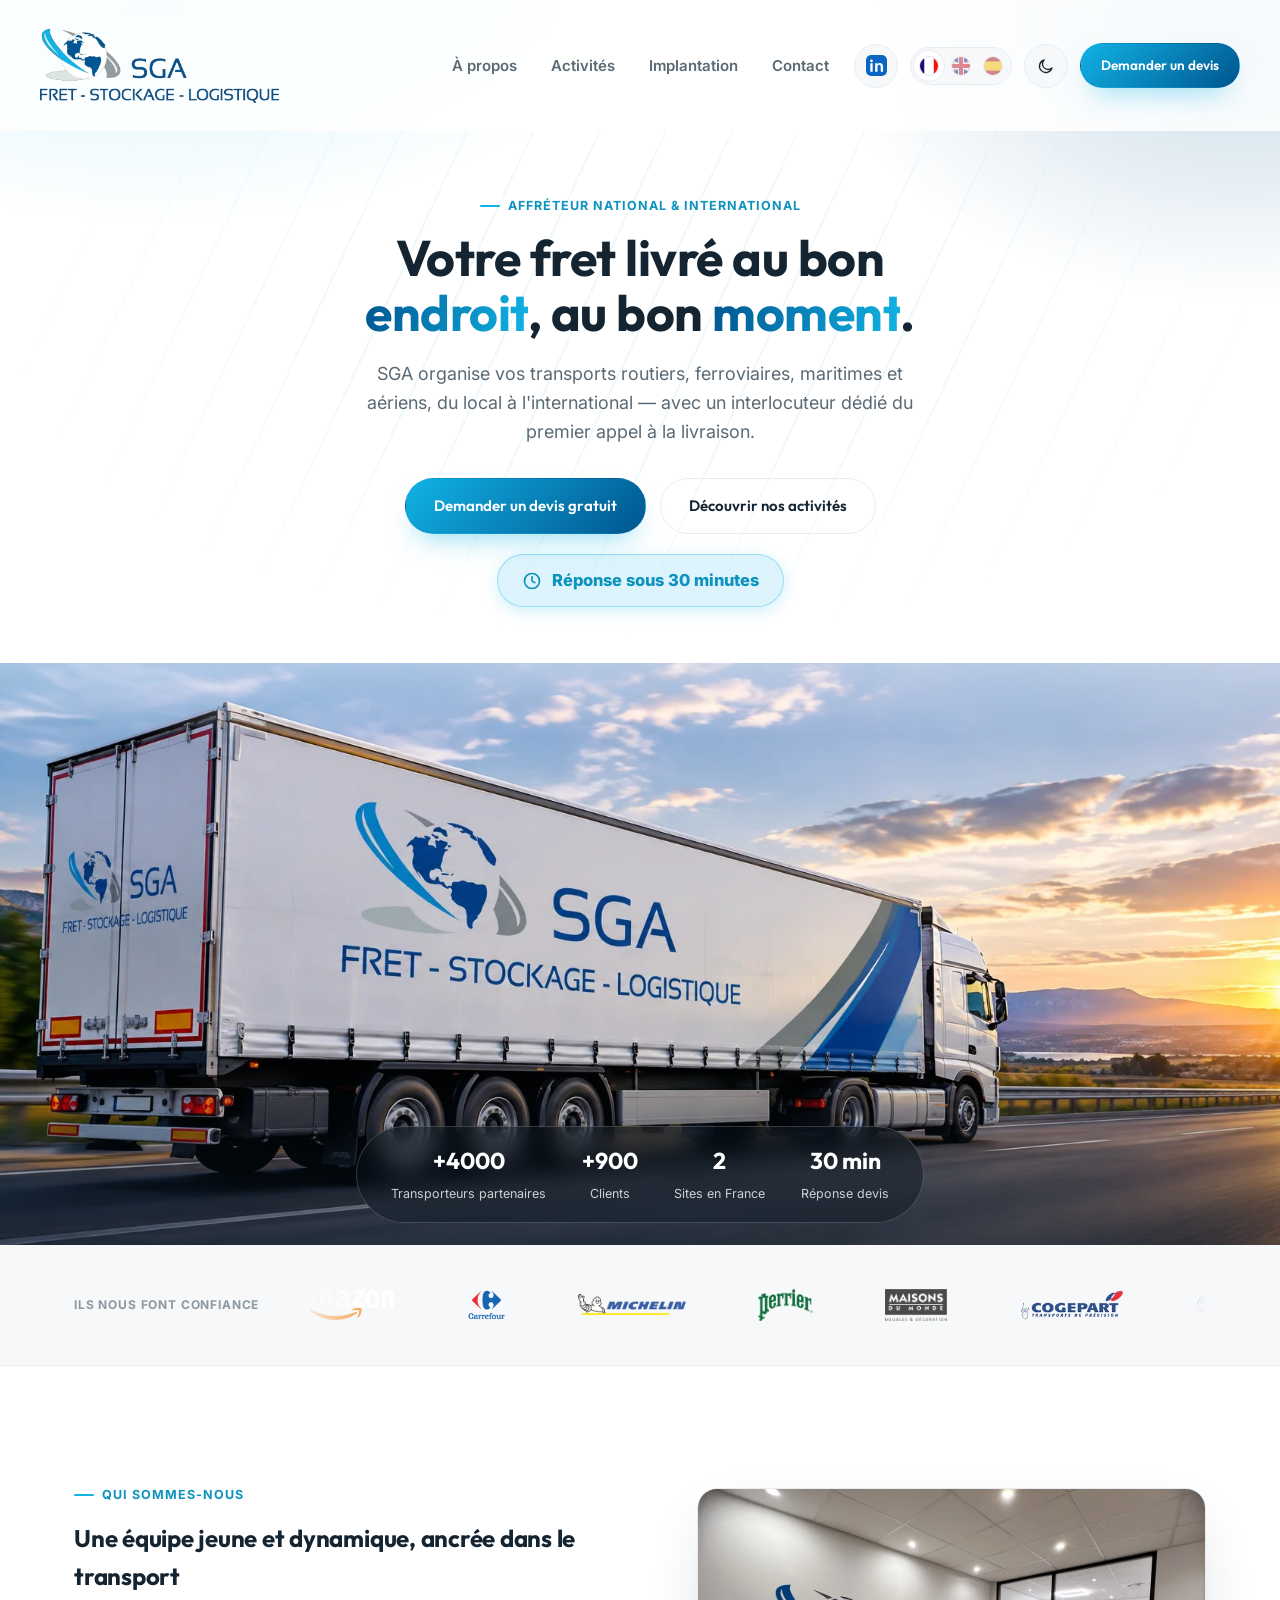
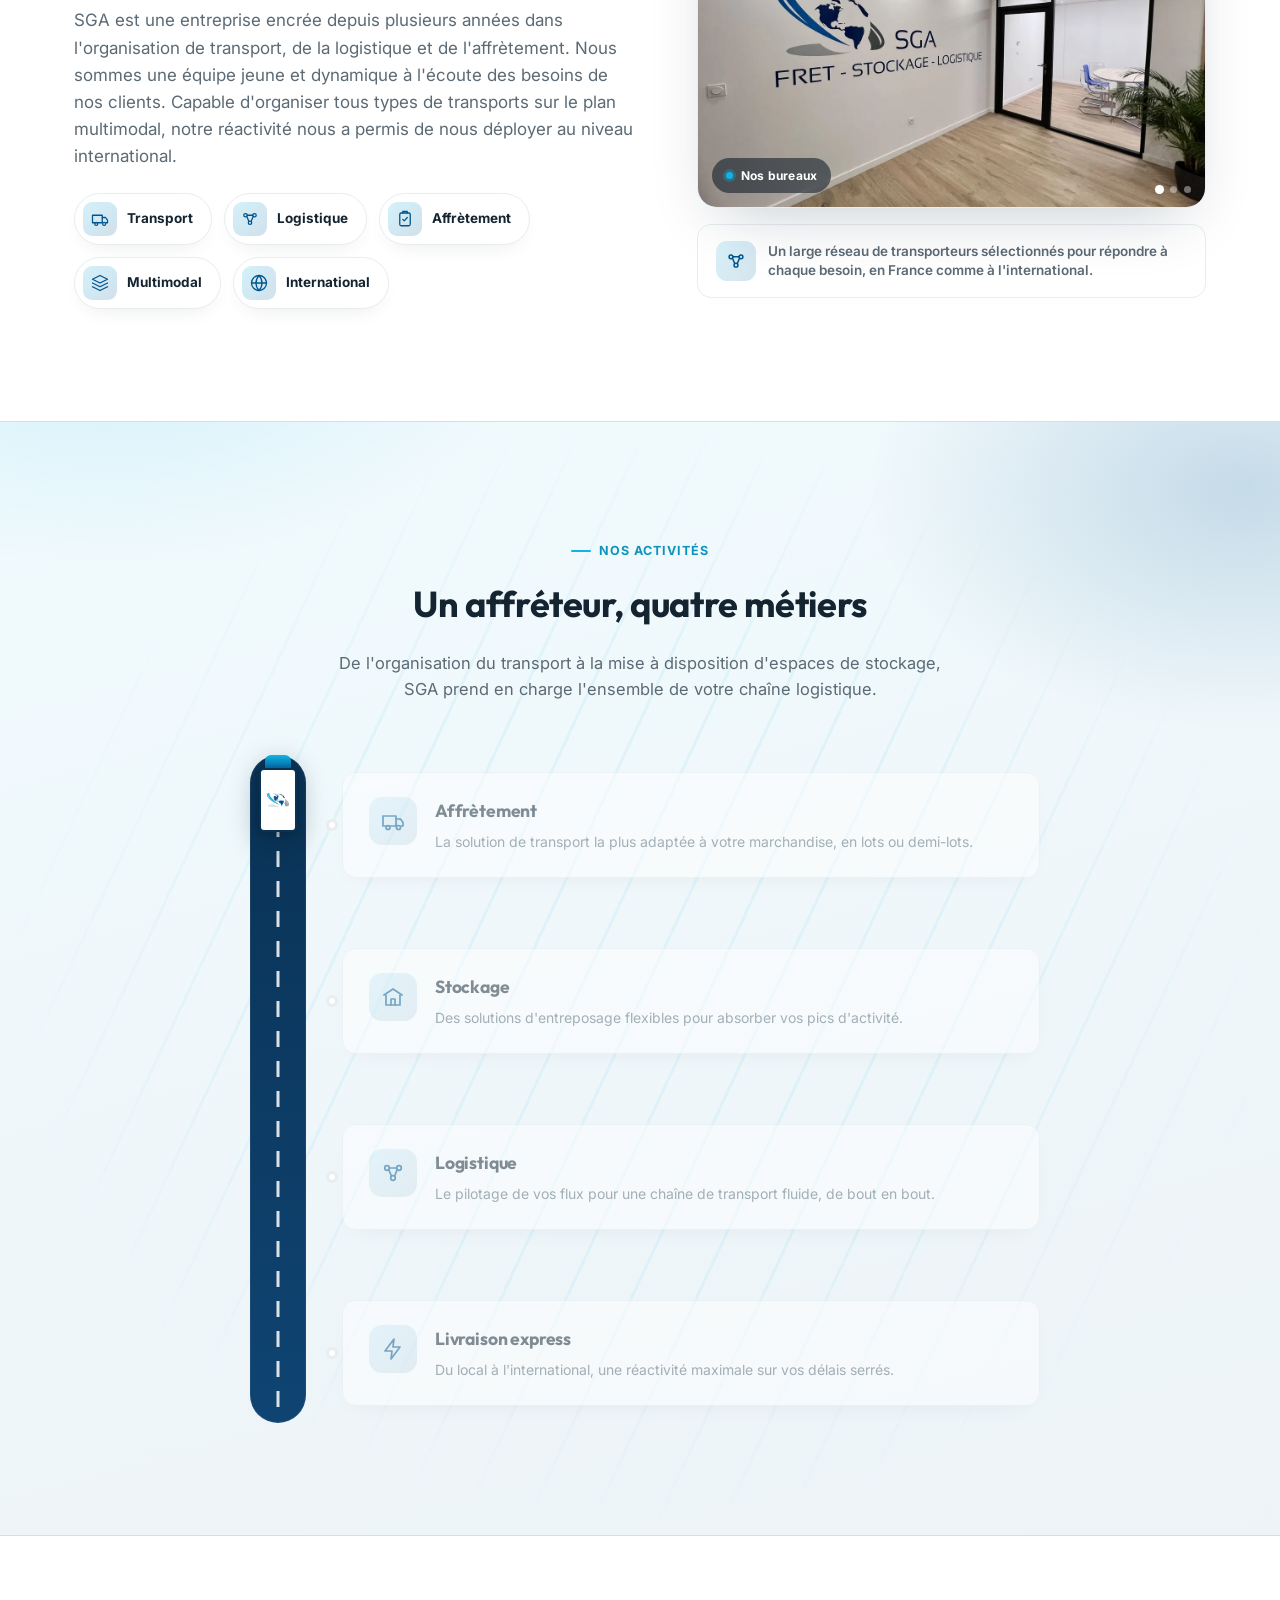
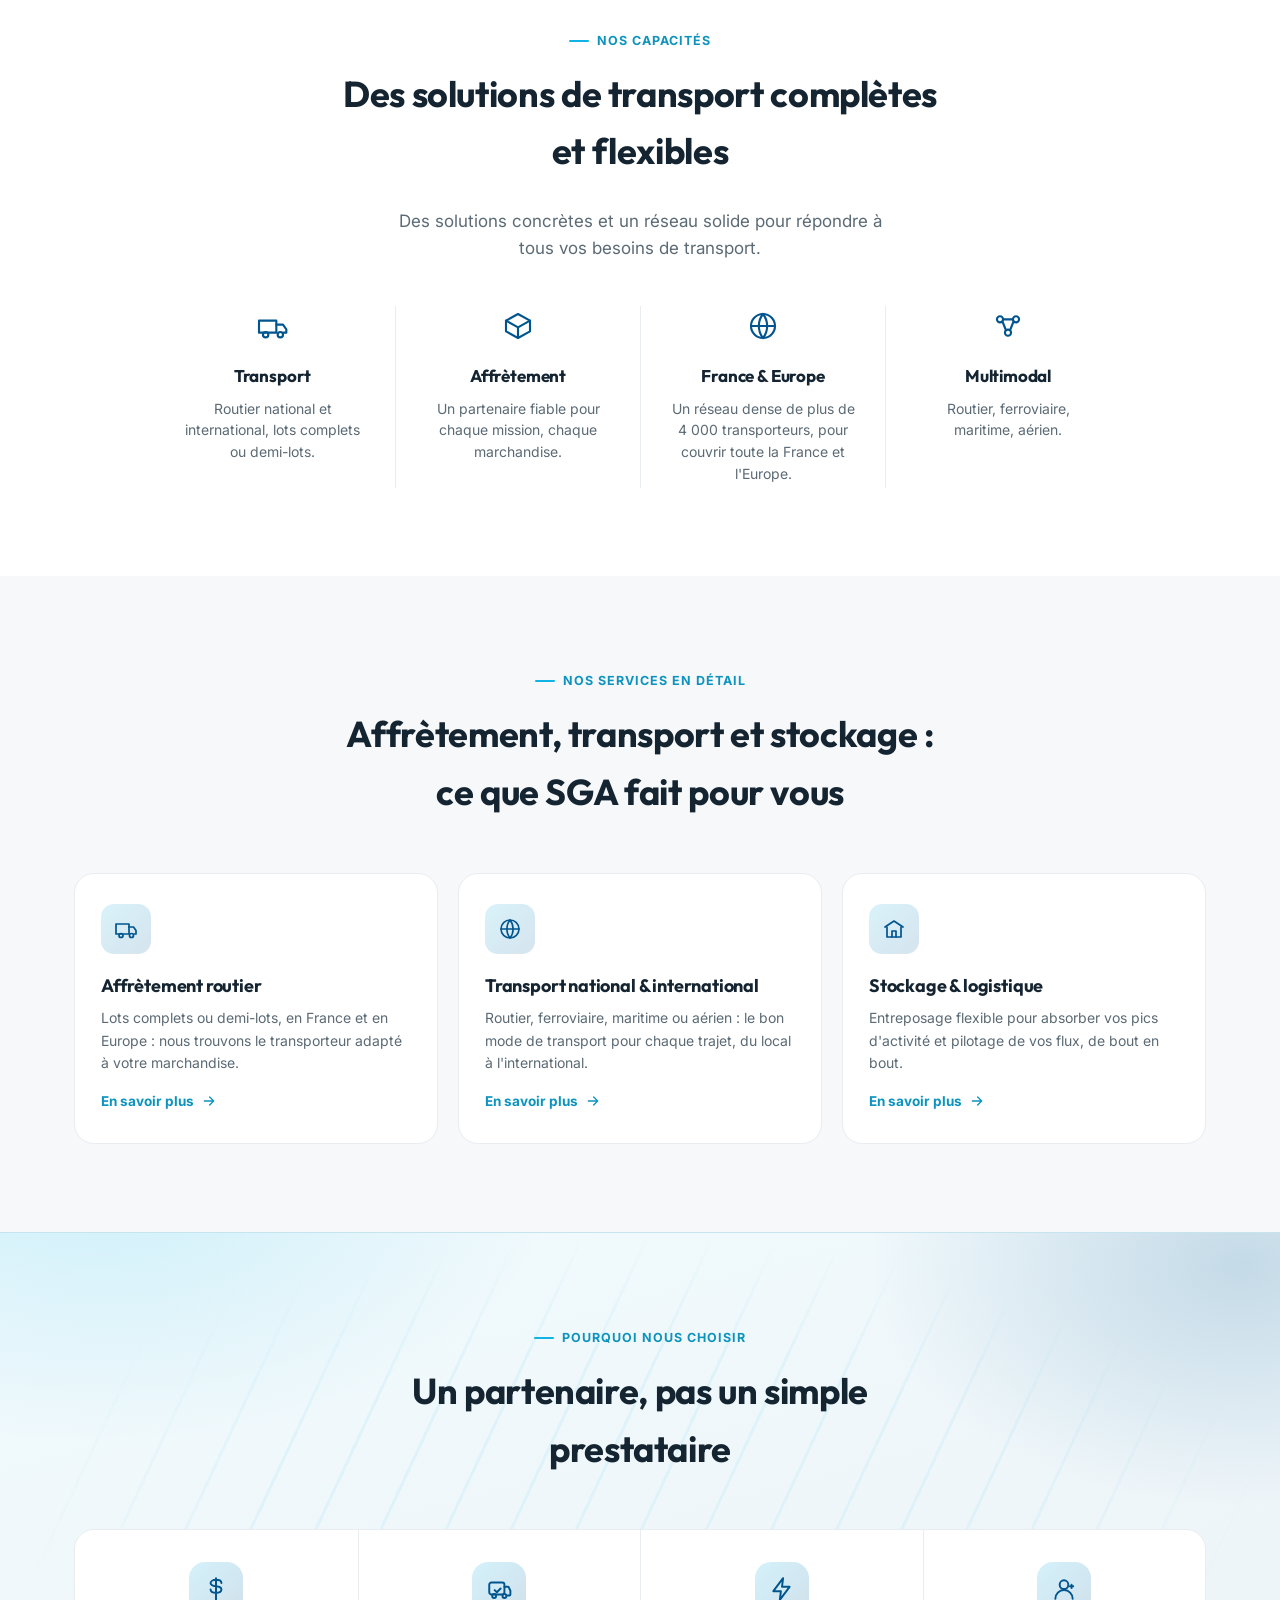
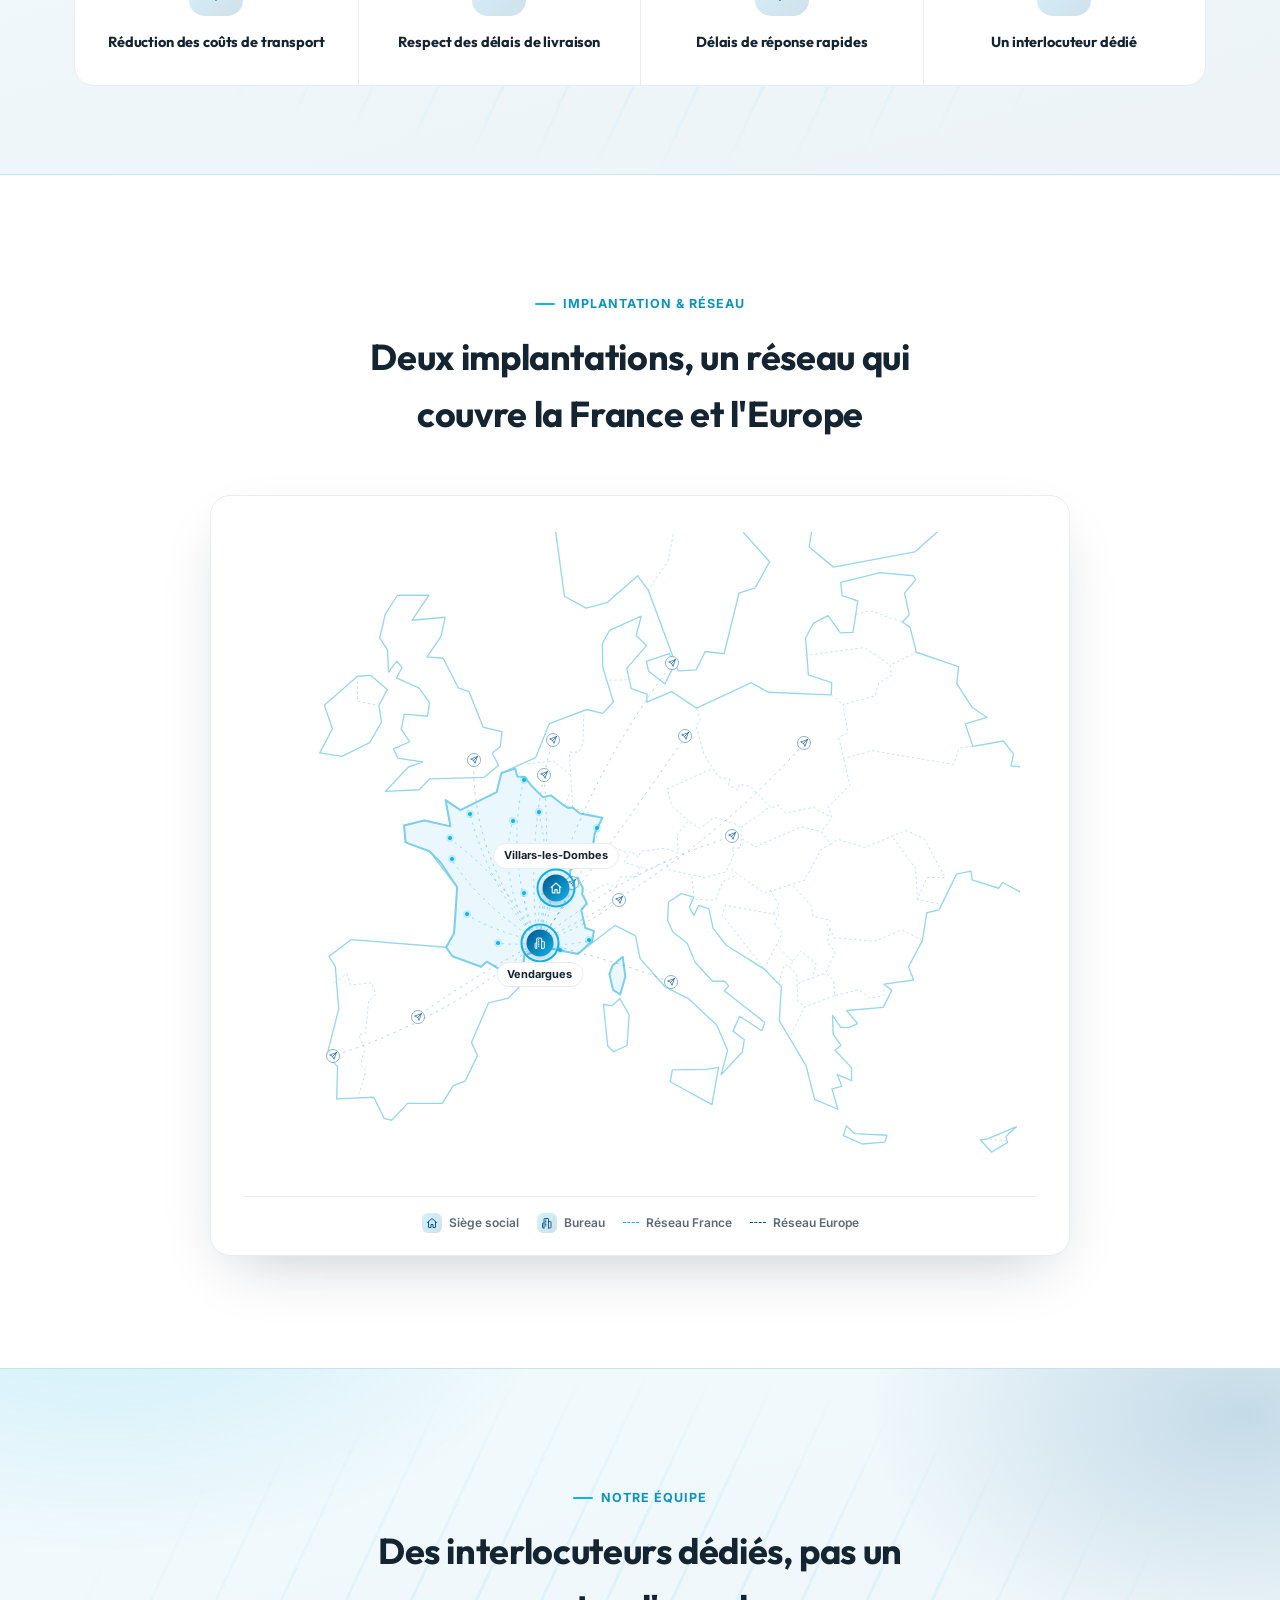
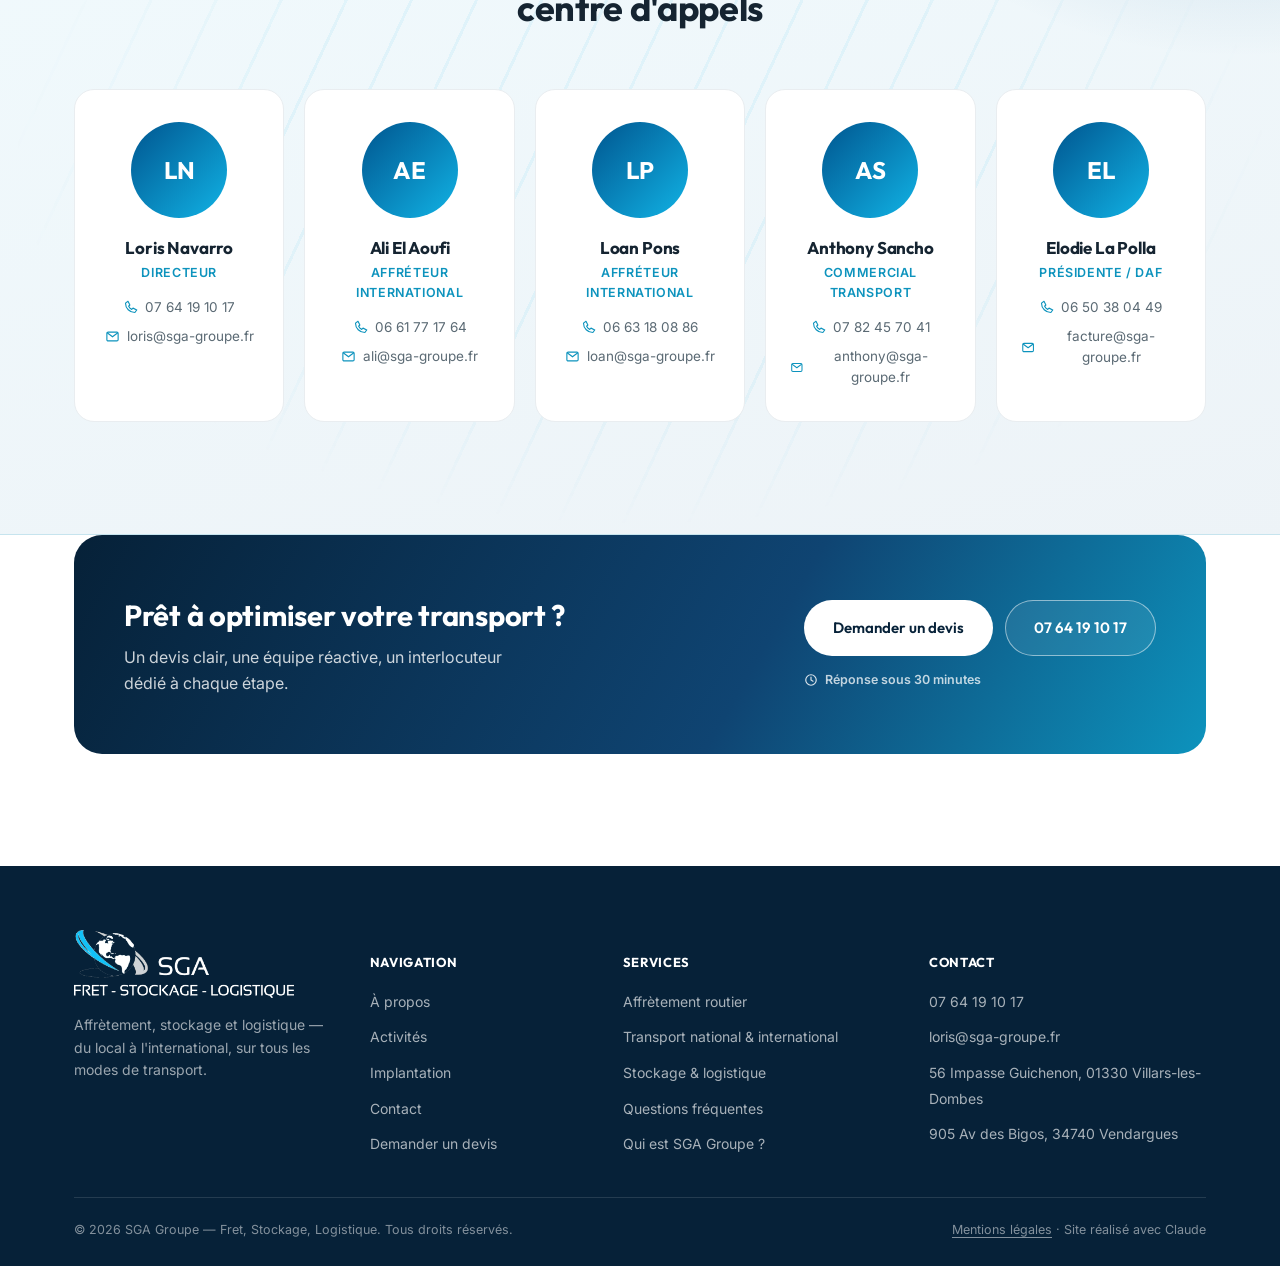
==== index.html @ 09fbf80b "Add files via upload" ====
<!DOCTYPE html>
<html lang="fr">
<head>
<meta charset="UTF-8">
<meta name="viewport" content="width=device-width, initial-scale=1">
<title>SGA Groupe | Affréteur routier national &amp; international</title>
<meta name="description" content="SGA Groupe, entreprise d'affrètement : transport routier, ferroviaire, maritime et aérien, stockage et logistique en France et en Europe. Devis en 2 minutes.">
<meta name="robots" content="index, follow, max-image-preview:large">
<meta name="author" content="SGA Groupe">
<meta name="theme-color" content="#062138">
<link rel="canonical" href="https://sga-groupe.fr/">
<link rel="icon" href="favicon.ico" sizes="48x48">
<link rel="icon" type="image/png" href="favicon-192.png" sizes="192x192">
<link rel="apple-touch-icon" href="apple-touch-icon.png">
<meta property="og:type" content="website">
<meta property="og:site_name" content="SGA Groupe">
<meta property="og:title" content="SGA Groupe | Affréteur routier national &amp; international">
<meta property="og:description" content="Affrètement, transport routier, ferroviaire, maritime et aérien, stockage et logistique. Un interlocuteur dédié du premier appel à la livraison — devis en 2 minutes.">
<meta property="og:url" content="https://sga-groupe.fr/">
<meta property="og:locale" content="fr_FR">
<meta property="og:image" content="https://sga-groupe.fr/og-image.jpg">
<meta property="og:image:width" content="1200">
<meta property="og:image:height" content="630">
<meta property="og:image:alt" content="SGA Groupe — affréteur routier national et international">
<meta name="twitter:card" content="summary_large_image">
<meta name="twitter:title" content="SGA Groupe | Affréteur routier national &amp; international">
<meta name="twitter:description" content="Affrètement, transport routier, ferroviaire, maritime et aérien, stockage et logistique. Devis en 2 minutes.">
<meta name="twitter:image" content="https://sga-groupe.fr/og-image.jpg">
<script type="application/ld+json">
{
  "@context": "https://schema.org",
  "@graph": [
    {
      "@type": "WebSite",
      "@id": "https://sga-groupe.fr/#website",
      "url": "https://sga-groupe.fr/",
      "name": "SGA Groupe",
      "alternateName": ["SGA"],
      "inLanguage": "fr-FR",
      "publisher": {"@id": "https://sga-groupe.fr/#organization"}
    },
    {
      "@type": "WebPage",
      "@id": "https://sga-groupe.fr/#webpage",
      "url": "https://sga-groupe.fr/",
      "name": "SGA Groupe | Affréteur routier national & international",
      "isPartOf": {"@id": "https://sga-groupe.fr/#website"},
      "about": {"@id": "https://sga-groupe.fr/#organization"},
      "inLanguage": "fr-FR",
      "primaryImageOfPage": {"@type": "ImageObject", "url": "https://sga-groupe.fr/og-image.jpg", "width": 1200, "height": 630}
    },
    {
      "@type": "Organization",
      "@id": "https://sga-groupe.fr/#organization",
      "name": "SGA Groupe",
      "alternateName": ["SGA"],
      "url": "https://sga-groupe.fr/",
      "logo": {"@type": "ImageObject", "url": "https://sga-groupe.fr/logo-sga-carre.png", "width": 512, "height": 512},
      "image": "https://sga-groupe.fr/og-image.jpg",
      "description": "Entreprise d'affrètement, de logistique et de stockage : transport routier, ferroviaire, maritime et aérien, du local à l'international.",
      "legalName": "SGA",
      "foundingDate": "2021-01-07",
      "taxID": "892147471",
      "vatID": "FR92892147471",
      "telephone": "+33764191017",
      "sameAs": ["https://www.linkedin.com/company/sga-transport/"],
      "areaServed": ["France", "Europe"],
      "knowsAbout": ["Affrètement routier", "Transport national", "Transport international", "Transport multimodal", "Stockage", "Logistique"],
      "contactPoint": {"@type": "ContactPoint", "contactType": "customer service", "telephone": "+33764191017", "availableLanguage": ["French", "English"]},
      "location": [{"@id": "https://sga-groupe.fr/#villars-les-dombes"}, {"@id": "https://sga-groupe.fr/#vendargues"}],
      "makesOffer": [
        {"@type": "Offer", "itemOffered": {"@type": "Service", "name": "Affrètement routier", "url": "https://sga-groupe.fr/affretement-routier"}},
        {"@type": "Offer", "itemOffered": {"@type": "Service", "name": "Transport national et international (routier, ferroviaire, maritime, aérien)", "url": "https://sga-groupe.fr/transport-national-international"}},
        {"@type": "Offer", "itemOffered": {"@type": "Service", "name": "Stockage et logistique", "url": "https://sga-groupe.fr/stockage-logistique"}}
      ]
    },
    {
      "@type": "LocalBusiness",
      "@id": "https://sga-groupe.fr/#villars-les-dombes",
      "name": "SGA Groupe — Villars-les-Dombes",
      "url": "https://sga-groupe.fr/transport-logistique-villars-les-dombes",
      "image": "https://sga-groupe.fr/og-image.jpg",
      "parentOrganization": {"@id": "https://sga-groupe.fr/#organization"},
      "telephone": "+33764191017",
      "address": {
        "@type": "PostalAddress",
        "streetAddress": "56 Impasse Guichenon",
        "postalCode": "01330",
        "addressLocality": "Villars-les-Dombes",
        "addressRegion": "Auvergne-Rhône-Alpes",
        "addressCountry": "FR"
      }
    },
    {
      "@type": "LocalBusiness",
      "@id": "https://sga-groupe.fr/#vendargues",
      "name": "SGA Groupe — Vendargues",
      "url": "https://sga-groupe.fr/transport-logistique-vendargues",
      "image": "https://sga-groupe.fr/og-image.jpg",
      "parentOrganization": {"@id": "https://sga-groupe.fr/#organization"},
      "telephone": "+33764191017",
      "address": {
        "@type": "PostalAddress",
        "streetAddress": "905 Avenue des Bigos",
        "postalCode": "34740",
        "addressLocality": "Vendargues",
        "addressRegion": "Occitanie",
        "addressCountry": "FR"
      }
    }
  ]
}
</script>
<link rel="preconnect" href="https://fonts.googleapis.com">
<link rel="preconnect" href="https://fonts.gstatic.com" crossorigin>
<link href="https://fonts.googleapis.com/css2?family=Inter:wght@400;500;600;700&family=Outfit:wght@500;600;700;800&display=swap" rel="stylesheet">
<link rel="stylesheet" href="style.css?v=a0228a4a">
</head>
<body>

<!-- ================================================================ -->
<!-- ============================ HOME VIEW ========================== -->
<!-- ================================================================ -->
<div id="view-home">

<header id="site-header">
  <div class="wrap nav-inner">
    <a href="#accueil" class="brand">
      <img class="brand-light" src="logo-sga-groupe.webp" alt="SGA Groupe">
      <img class="brand-dark" src="logo-sga-groupe-blanc.webp" alt="SGA Groupe">
    </a>
    <nav class="main-nav" id="mainNav">
      <a href="#apropos" data-i18n="nav.about">À propos</a>
      <a href="#activites" data-i18n="nav.activities">Activités</a>
      <a href="#implantation" data-i18n="nav.implantation">Implantation</a>
      <a href="#equipe" data-i18n="nav.team">Équipe</a>
      <a href="#devis" class="nav-devis-link" data-i18n="cta.quote">Demander un devis</a>
      <div class="nav-mobile-extra">
        <a href="https://www.linkedin.com/company/sga-transport/" class="icon-btn linkedin-link" aria-label="LinkedIn SGA Groupe" target="_blank" rel="noopener">
          <svg viewBox="0 0 24 24" aria-hidden="true"><rect width="24" height="24" rx="5" fill="#0A66C2"/><path fill="#fff" d="M7.6 9.3H4.9V19h2.7V9.3ZM6.25 5.02a1.57 1.57 0 1 0 0 3.14 1.57 1.57 0 0 0 0-3.14ZM19.5 19h-2.69v-5.1c0-1.22-.02-2.78-1.7-2.78-1.7 0-1.96 1.33-1.96 2.7V19H10.46V9.3h2.58v1.32h.04c.36-.68 1.24-1.4 2.56-1.4 2.74 0 3.82 1.8 3.82 4.4V19Z"/></svg>
        </a>
      </div>
    </nav>
    <div class="header-actions">
      <a href="https://www.linkedin.com/company/sga-transport/" class="icon-btn linkedin-link" aria-label="LinkedIn SGA Groupe" target="_blank" rel="noopener">
        <svg viewBox="0 0 24 24" aria-hidden="true"><rect width="24" height="24" rx="5" fill="#0A66C2"/><path fill="#fff" d="M7.6 9.3H4.9V19h2.7V9.3ZM6.25 5.02a1.57 1.57 0 1 0 0 3.14 1.57 1.57 0 0 0 0-3.14ZM19.5 19h-2.69v-5.1c0-1.22-.02-2.78-1.7-2.78-1.7 0-1.96 1.33-1.96 2.7V19H10.46V9.3h2.58v1.32h.04c.36-.68 1.24-1.4 2.56-1.4 2.74 0 3.82 1.8 3.82 4.4V19Z"/></svg>
      </a>
      <div class="lang-switch" id="langSwitchDesktop">
        <button type="button" class="lang-btn active" data-lang="fr" title="Français" aria-label="Français"><img src="drapeau-fr.webp" alt="Français" draggable="false"></button>
        <button type="button" class="lang-btn" data-lang="en" title="English" aria-label="English"><img src="drapeau-en.webp" alt="English" draggable="false"></button>
        <button type="button" class="lang-btn" data-lang="es" title="Español" aria-label="Español"><img src="drapeau-es.webp" alt="Español" draggable="false"></button>
      </div>
      <button class="theme-toggle" id="themeToggle" aria-label="Changer de thème" type="button">
        <svg class="moon" viewBox="0 0 24 24" fill="none" stroke="currentColor" stroke-width="1.8" stroke-linecap="round" stroke-linejoin="round"><path d="M20 14.5A8.5 8.5 0 1 1 9.5 4a7 7 0 0 0 10.5 10.5Z"/></svg>
        <svg class="sun" viewBox="0 0 24 24" fill="none" stroke="currentColor" stroke-width="1.8" stroke-linecap="round" stroke-linejoin="round"><circle cx="12" cy="12" r="4.2"/><path d="M12 2.5v2.6M12 18.9v2.6M4.9 4.9l1.9 1.9M17.2 17.2l1.9 1.9M2.5 12h2.6M18.9 12h2.6M4.9 19.1l1.9-1.9M17.2 6.8l1.9-1.9"/></svg>
      </button>
      <a href="#devis" class="btn btn-primary btn-sm" data-i18n="cta.quote">Demander un devis</a>
      <button class="burger" id="burger" aria-label="Menu" type="button">
        <svg viewBox="0 0 24 24" fill="none" stroke="currentColor" stroke-width="1.8" stroke-linecap="round"><path d="M3 6h18M3 12h18M3 18h18"/></svg>
      </button>
    </div>
  </div>
</header>

<!-- ================= HERO ================= -->
<section id="accueil">
  <div class="hero-copy reveal">
    <h1><span class="eyebrow h1-kicker" data-i18n="hero.eyebrow">Affréteur national &amp; international</span><span class="h1-main" data-i18n-html="hero.title">Votre fret livré au bon <em>endroit</em>, au bon <em>moment</em>.</span></h1>
    <p data-i18n="hero.sub">SGA organise vos transports routiers, ferroviaires, maritimes et aériens, du local à l'international — avec un interlocuteur dédié du premier appel à la livraison.</p>
    <div class="hero-actions">
      <a href="#devis" class="btn btn-primary" data-i18n="hero.ctaQuote">Demander un devis gratuit</a>
      <a href="#activites" class="btn btn-ghost" data-i18n="hero.ctaActivities">Découvrir nos activités</a>
    </div>
    <div class="hero-reassurance">
      <svg viewBox="0 0 24 24" fill="none" stroke="currentColor" stroke-width="2" stroke-linecap="round" stroke-linejoin="round"><circle cx="12" cy="12" r="9"/><path d="M12 7v5l3.5 2"/></svg>
      <span data-i18n="hero.fastReply">Réponse sous 30 minutes</span>
    </div>
  </div>
  <div class="hero-media reveal">
    <div class="frame"><img src="camion-transport-routier-sga-groupe.webp" alt="Camion de transport routier SGA Groupe" fetchpriority="high" width="2048" height="768"></div>
    <div class="hero-stats">
      <div class="hero-stats-inner">
        <div class="stat"><b>+4000</b><span data-i18n="stat.collab">Transporteurs partenaires</span></div>
        <div class="stat"><b>+900</b><span data-i18n="stat.clients">Clients</span></div>
        <div class="stat"><b>2</b><span data-i18n="stat.sites">Sites en France</span></div>
        <div class="stat"><b>30 min</b><span data-i18n="stat.response">Réponse devis</span></div>
      </div>
    </div>
  </div>
</section>

<!-- ================= TRUST STRIP ================= -->
<div class="trust-strip">
  <div class="wrap">
    <span class="trust-label" data-i18n="trust.label">Ils nous font confiance</span>
    <div class="marquee">
      <div class="marquee-track" id="marqueeTrack">
        <img loading="lazy" src="client-amazon.webp" alt="Amazon">
        <img loading="lazy" src="client-carrefour.webp" alt="Carrefour">
        <img loading="lazy" src="client-michelin.webp" alt="Michelin">
        <img loading="lazy" src="client-perrier.webp" alt="Perrier">
        <img loading="lazy" src="client-maisons-du-monde.webp" alt="Maisons du Monde">
        <img loading="lazy" src="client-cogepart.webp" alt="Cogepart">
        <img loading="lazy" src="client-airbus.webp" alt="Airbus">
        <img loading="lazy" src="client-bollore.webp" alt="Bolloré">
      </div>
    </div>
  </div>
</div>

<!-- ================= A PROPOS ================= -->
<section id="apropos" class="section">
  <div class="wrap about-grid-v2">
    <div class="about-text reveal">
      <span class="eyebrow" data-i18n="about.eyebrow">Qui sommes-nous</span>
      <h2 data-i18n="about.title">Une équipe jeune et dynamique, ancrée dans le transport</h2>
      <p data-i18n="about.text">SGA est une entreprise encrée depuis plusieurs années dans l'organisation de transport, de la logistique et de l'affrètement. Nous sommes une équipe jeune et dynamique à l'écoute des besoins de nos clients. Capable d'organiser tous types de transports sur le plan multimodal, notre réactivité nous a permis de nous déployer au niveau international.</p>
      <div class="about-notions">
        <div class="notion-chip">
          <div class="icon-wrap"><svg viewBox="0 0 24 24" fill="none" stroke="currentColor" stroke-width="1.7" stroke-linecap="round" stroke-linejoin="round"><rect x="2" y="7" width="13" height="10"/><path d="M15 10h4.5L22 13.5V17h-2"/><circle cx="7" cy="18.5" r="2"/><circle cx="17.5" cy="18.5" r="2"/></svg></div>
          <span data-i18n="about.notion.transport">Transport</span>
        </div>
        <div class="notion-chip">
          <div class="icon-wrap"><svg viewBox="0 0 24 24" fill="none" stroke="currentColor" stroke-width="1.7" stroke-linecap="round" stroke-linejoin="round"><circle cx="6" cy="7" r="2.3"/><circle cx="18" cy="7" r="2.3"/><circle cx="12" cy="17" r="2.3"/><path d="M7.8 8.6 10.4 15M16.2 8.6 13.6 15M8.3 7h7.4"/></svg></div>
          <span data-i18n="about.notion.logistique">Logistique</span>
        </div>
        <div class="notion-chip">
          <div class="icon-wrap"><svg viewBox="0 0 24 24" fill="none" stroke="currentColor" stroke-width="1.7" stroke-linecap="round" stroke-linejoin="round"><rect x="5" y="4" width="14" height="17" rx="2"/><path d="M9 4V2h6v2"/><path d="M9 12.5l2 2 4-4.5"/></svg></div>
          <span data-i18n="about.notion.affretement">Affrètement</span>
        </div>
        <div class="notion-chip">
          <div class="icon-wrap"><svg viewBox="0 0 24 24" fill="none" stroke="currentColor" stroke-width="1.7" stroke-linecap="round" stroke-linejoin="round"><path d="M12 2 2 7l10 5 10-5-10-5Z"/><path d="M2 17l10 5 10-5"/><path d="M2 12l10 5 10-5"/></svg></div>
          <span data-i18n="about.notion.multimodal">Multimodal</span>
        </div>
        <div class="notion-chip">
          <div class="icon-wrap"><svg viewBox="0 0 24 24" fill="none" stroke="currentColor" stroke-width="1.7" stroke-linecap="round" stroke-linejoin="round"><circle cx="12" cy="12" r="10"/><path d="M2 12h20"/><path d="M12 2c2.5 2.6 4 6.2 4 10s-1.5 7.4-4 10c-2.5-2.6-4-6.2-4-10s1.5-7.4 4-10Z"/></svg></div>
          <span data-i18n="about.notion.international">International</span>
        </div>
      </div>
    </div>
    <div class="about-visual reveal">
      <div class="about-photo" id="aboutPhoto">
        <img src="bureaux-sga-groupe-mur-logo.webp" alt="Bureaux de SGA Groupe : mur logo" loading="lazy" class="active" width="1200" height="900">
        <img src="bureaux-sga-groupe-accueil.webp" alt="Accueil des bureaux de SGA Groupe" loading="lazy" width="1200" height="900">
        <img src="bureaux-sga-groupe-open-space.webp" alt="Open space de l'équipe SGA Groupe" loading="lazy" width="1200" height="918">
        <span class="about-photo-tag"><i></i><span data-i18n="about.photoTag">Nos bureaux</span></span>
        <div class="about-photo-dots">
          <button type="button" class="active" aria-label="Photo 1"></button>
          <button type="button" aria-label="Photo 2"></button>
          <button type="button" aria-label="Photo 3"></button>
        </div>
      </div>
      <div class="about-visual-note">
        <div class="icon-wrap"><svg viewBox="0 0 24 24" fill="none" stroke="currentColor" stroke-width="1.8" stroke-linecap="round" stroke-linejoin="round"><circle cx="6" cy="7" r="2.3"/><circle cx="18" cy="7" r="2.3"/><circle cx="12" cy="17" r="2.3"/><path d="M7.8 8.6 10.4 15M16.2 8.6 13.6 15M8.3 7h7.4"/></svg></div>
        <span data-i18n="about.note">Un large réseau de transporteurs sélectionnés pour répondre à chaque besoin, en France comme à l'international.</span>
      </div>
    </div>
  </div>
</section>

<!-- ================= ACTIVITES ================= -->
<section id="activites" class="section contrast bg-motif">
  <div class="wrap">
    <div class="section-head center">
      <span class="eyebrow" style="justify-content:center;" data-i18n="activities.eyebrow">Nos activités</span>
      <h2 data-i18n="activities.title">Un affréteur, quatre métiers</h2>
      <p data-i18n="activities.sub">De l'organisation du transport à la mise à disposition d'espaces de stockage, SGA prend en charge l'ensemble de votre chaîne logistique.</p>
    </div>
    <div class="road-timeline" id="roadTimeline">
      <div class="road-lane">
        <div class="road-truck" id="roadTruck">
          <div class="truck-cab"></div>
          <div class="truck-trailer"><img loading="lazy" src="icone-sga-groupe.webp" alt=""></div>
        </div>
      </div>
      <div class="road-stops">
        <div class="road-stop" data-stop="1">
          <div class="road-stop-marker"></div>
          <div class="road-stop-card">
            <div class="icon-wrap"><svg viewBox="0 0 24 24" fill="none" stroke="currentColor" stroke-width="1.7" stroke-linecap="round" stroke-linejoin="round"><rect x="2" y="7" width="13" height="10"/><path d="M15 10h4.5L22 13.5V17h-2"/><circle cx="7" cy="18.5" r="2"/><circle cx="17.5" cy="18.5" r="2"/></svg></div>
            <div>
              <h3 data-i18n="activities.stop1.title">Affrètement</h3>
              <p data-i18n="activities.stop1.text">La solution de transport la plus adaptée à votre marchandise, en lots ou demi-lots.</p>
            </div>
          </div>
        </div>
        <div class="road-stop" data-stop="2">
          <div class="road-stop-marker"></div>
          <div class="road-stop-card">
            <div class="icon-wrap"><svg viewBox="0 0 24 24" fill="none" stroke="currentColor" stroke-width="1.7" stroke-linecap="round" stroke-linejoin="round"><path d="M3 10 12 4l9 6"/><path d="M5 10v10h14V10"/><path d="M10 20v-6h4v6"/></svg></div>
            <div>
              <h3 data-i18n="activities.stop2.title">Stockage</h3>
              <p data-i18n="activities.stop2.text">Des solutions d'entreposage flexibles pour absorber vos pics d'activité.</p>
            </div>
          </div>
        </div>
        <div class="road-stop" data-stop="3">
          <div class="road-stop-marker"></div>
          <div class="road-stop-card">
            <div class="icon-wrap"><svg viewBox="0 0 24 24" fill="none" stroke="currentColor" stroke-width="1.7" stroke-linecap="round" stroke-linejoin="round"><circle cx="6" cy="7" r="2.3"/><circle cx="18" cy="7" r="2.3"/><circle cx="12" cy="17" r="2.3"/><path d="M7.8 8.6 10.4 15M16.2 8.6 13.6 15M8.3 7h7.4"/></svg></div>
            <div>
              <h3 data-i18n="activities.stop3.title">Logistique</h3>
              <p data-i18n="activities.stop3.text">Le pilotage de vos flux pour une chaîne de transport fluide, de bout en bout.</p>
            </div>
          </div>
        </div>
        <div class="road-stop" data-stop="4">
          <div class="road-stop-marker"></div>
          <div class="road-stop-card">
            <div class="icon-wrap"><svg viewBox="0 0 24 24" fill="none" stroke="currentColor" stroke-width="1.7" stroke-linecap="round" stroke-linejoin="round"><path d="M13 2 4 14h7l-1 8 9-12h-7l1-8Z"/></svg></div>
            <div>
              <h3 data-i18n="activities.stop4.title">Livraison express</h3>
              <p data-i18n="activities.stop4.text">Du local à l'international, une réactivité maximale sur vos délais serrés.</p>
            </div>
          </div>
        </div>
      </div>
    </div>
  </div>
</section>

<!-- ================= CAPACITES (modes + véhicules) ================= -->
<section class="section tight">
  <div class="wrap">
    <div class="section-head center">
      <span class="eyebrow" style="justify-content:center;" data-i18n="cap.eyebrow">Nos capacités</span>
      <h2 data-i18n="cap.title">Des solutions de transport complètes et flexibles</h2>
    </div>
    <p class="cap-tagline" data-i18n="cap.tagline">Des solutions concrètes et un réseau solide pour répondre à tous vos besoins de transport.</p>
    <div class="pillars reveal">
      <div class="pillar">
        <svg class="pillar-icon" viewBox="0 0 24 24" fill="none" stroke="currentColor" stroke-width="1.6" stroke-linecap="round" stroke-linejoin="round"><rect x="1.5" y="8" width="13" height="9"/><path d="M14.5 11h5L22 14.5V17h-2"/><circle cx="6.5" cy="18.5" r="2"/><circle cx="17.5" cy="18.5" r="2"/></svg>
        <h3 data-i18n="pillar.transport.title">Transport</h3>
        <p data-i18n="pillar.transport.text">Routier national et international, lots complets ou demi-lots.</p>
      </div>
      <div class="pillar">
        <svg class="pillar-icon" viewBox="0 0 24 24" fill="none" stroke="currentColor" stroke-width="1.6" stroke-linecap="round" stroke-linejoin="round"><path d="M21 8 12 3 3 8v8l9 5 9-5V8Z"/><path d="M3 8l9 5 9-5M12 13v8"/></svg>
        <h3 data-i18n="pillar.affretement.title">Affrètement</h3>
        <p data-i18n="pillar.affretement.text">Un partenaire fiable pour chaque mission, chaque marchandise.</p>
      </div>
      <div class="pillar">
        <svg class="pillar-icon" viewBox="0 0 24 24" fill="none" stroke="currentColor" stroke-width="1.6" stroke-linecap="round" stroke-linejoin="round"><circle cx="12" cy="12" r="9"/><path d="M3 12h18M12 3a14.5 14.5 0 0 1 0 18M12 3a14.5 14.5 0 0 0 0 18"/></svg>
        <h3 data-i18n="pillar.europe.title">France &amp; Europe</h3>
        <p data-i18n="pillar.europe.text">Un réseau dense de plus de 4 000 transporteurs, pour couvrir toute la France et l'Europe.</p>
      </div>
      <div class="pillar">
        <svg class="pillar-icon" viewBox="0 0 24 24" fill="none" stroke="currentColor" stroke-width="1.6" stroke-linecap="round" stroke-linejoin="round"><circle cx="6" cy="7" r="2.3"/><circle cx="18" cy="7" r="2.3"/><circle cx="12" cy="17" r="2.3"/><path d="M7.8 8.6 10.4 15M16.2 8.6 13.6 15M8.3 7h7.4"/></svg>
        <h3 data-i18n="pillar.multimodal.title">Multimodal</h3>
        <p data-i18n="pillar.multimodal.text">Routier, ferroviaire, maritime, aérien.</p>
      </div>
    </div>
  </div>
</section>

<!-- ================= NOS SERVICES EN DETAIL (maillage interne) ================= -->
<section id="services" class="section tight soft">
  <div class="wrap">
    <div class="section-head center">
      <span class="eyebrow" style="justify-content:center;" data-i18n="svc.eyebrow">Nos services en détail</span>
      <h2 data-i18n="svc.title">Affrètement, transport et stockage : ce que SGA fait pour vous</h2>
    </div>
    <div class="svc-grid reveal">
      <a class="card svc-card" href="affretement-routier">
        <div class="icon-wrap"><svg viewBox="0 0 24 24" fill="none" stroke="currentColor" stroke-width="1.7" stroke-linecap="round" stroke-linejoin="round"><rect x="2" y="7" width="13" height="10"/><path d="M15 10h4.5L22 13.5V17h-2"/><circle cx="7" cy="18.5" r="2"/><circle cx="17.5" cy="18.5" r="2"/></svg></div>
        <h3 data-i18n="svc.1.title">Affrètement routier</h3>
        <p data-i18n="svc.1.text">Lots complets ou demi-lots, en France et en Europe : nous trouvons le transporteur adapté à votre marchandise.</p>
        <span class="svc-more"><span data-i18n="svc.more">En savoir plus</span><svg viewBox="0 0 24 24" fill="none" stroke="currentColor" stroke-width="2" stroke-linecap="round" stroke-linejoin="round" aria-hidden="true"><path d="M5 12h14M13 6l6 6-6 6"/></svg></span>
      </a>
      <a class="card svc-card" href="transport-national-international">
        <div class="icon-wrap"><svg viewBox="0 0 24 24" fill="none" stroke="currentColor" stroke-width="1.6" stroke-linecap="round" stroke-linejoin="round"><circle cx="12" cy="12" r="9"/><path d="M3 12h18M12 3a14.5 14.5 0 0 1 0 18M12 3a14.5 14.5 0 0 0 0 18"/></svg></div>
        <h3 data-i18n="svc.2.title">Transport national &amp; international</h3>
        <p data-i18n="svc.2.text">Routier, ferroviaire, maritime ou aérien : le bon mode de transport pour chaque trajet, du local à l'international.</p>
        <span class="svc-more"><span data-i18n="svc.more">En savoir plus</span><svg viewBox="0 0 24 24" fill="none" stroke="currentColor" stroke-width="2" stroke-linecap="round" stroke-linejoin="round" aria-hidden="true"><path d="M5 12h14M13 6l6 6-6 6"/></svg></span>
      </a>
      <a class="card svc-card" href="stockage-logistique">
        <div class="icon-wrap"><svg viewBox="0 0 24 24" fill="none" stroke="currentColor" stroke-width="1.7" stroke-linecap="round" stroke-linejoin="round"><path d="M3 10 12 4l9 6"/><path d="M5 10v10h14V10"/><path d="M10 20v-6h4v6"/></svg></div>
        <h3 data-i18n="svc.3.title">Stockage &amp; logistique</h3>
        <p data-i18n="svc.3.text">Entreposage flexible pour absorber vos pics d'activité et pilotage de vos flux, de bout en bout.</p>
        <span class="svc-more"><span data-i18n="svc.more">En savoir plus</span><svg viewBox="0 0 24 24" fill="none" stroke="currentColor" stroke-width="2" stroke-linecap="round" stroke-linejoin="round" aria-hidden="true"><path d="M5 12h14M13 6l6 6-6 6"/></svg></span>
      </a>
    </div>
  </div>
</section>

<!-- ================= POURQUOI NOUS CHOISIR ================= -->
<section class="section tight contrast bg-motif">
  <div class="wrap">
    <div class="section-head center">
      <span class="eyebrow" style="justify-content:center;" data-i18n="why.eyebrow">Pourquoi nous choisir</span>
      <h2 data-i18n="why.title">Un partenaire, pas un simple prestataire</h2>
    </div>
    <div class="why-strip reveal">
      <div class="why-item">
        <div class="why-icon"><svg viewBox="0 0 24 24" fill="none" stroke="currentColor" stroke-width="1.8" stroke-linecap="round" stroke-linejoin="round"><path d="M12 2v20M17 6.5c0-1.9-2.2-3-5-3s-5 1.3-5 3 2 2.7 5 3 5 1.1 5 3-2.2 3-5 3-5-1.1-5-3"/></svg></div>
        <h4 data-i18n="why.item1">Réduction des coûts de transport</h4>
      </div>
      <div class="why-item">
        <div class="why-icon"><svg viewBox="0 0 24 24" fill="none" stroke="currentColor" stroke-width="1.8" stroke-linecap="round" stroke-linejoin="round"><rect x="3" y="6" width="14" height="11" rx="2"/><path d="M17 10h3.2a1 1 0 0 1 .9.6l1.4 3v3.4a1 1 0 0 1-1 1H20"/><circle cx="7.5" cy="18.5" r="1.8"/><circle cx="17" cy="18.5" r="1.8"/><path d="m8 13 2 2 3.5-3.5"/></svg></div>
        <h4 data-i18n="why.item2">Respect des délais de livraison</h4>
      </div>
      <div class="why-item">
        <div class="why-icon"><svg viewBox="0 0 24 24" fill="none" stroke="currentColor" stroke-width="1.8" stroke-linecap="round" stroke-linejoin="round"><path d="M13 2 4 14h7l-1 8 9-12h-7l1-8Z"/></svg></div>
        <h4 data-i18n="why.item3">Délais de réponse rapides</h4>
      </div>
      <div class="why-item">
        <div class="why-icon"><svg viewBox="0 0 24 24" fill="none" stroke="currentColor" stroke-width="1.8" stroke-linecap="round" stroke-linejoin="round"><path d="M12 12a4 4 0 1 0 0-8 4 4 0 0 0 0 8Z"/><path d="M4 21a8 8 0 0 1 16 0"/><path d="M19 8v3M17.5 9.5h3"/></svg></div>
        <h4 data-i18n="why.item4">Un interlocuteur dédié</h4>
      </div>
    </div>
  </div>
</section>

<!-- ================= IMPLANTATION & RESEAU ================= -->
<section id="implantation" class="section">
  <div class="wrap">
    <div class="section-head center">
      <span class="eyebrow" style="justify-content:center;" data-i18n="impl.eyebrow">Implantation &amp; réseau</span>
      <h2 data-i18n="impl.title">Deux implantations, un réseau qui couvre la France et l'Europe</h2>
    </div>
    <div class="impl-map-card-wrap reveal">
      <div class="impl-map-card impl-map-card-eu">
        <div class="impl-map impl-map-eu">
          <svg viewBox="0 0 900 760" fill="none">
            <path class="impl-coast" d="M-3077.3,2122.2L-3077.3,2135.6L3576.7,2142.3L3564.9,2148.1L3562.5,2137.9L3588.5,2122.2L-3077.3,2122.2 M-1299.7,-29.8L-1285.9,-42.5L-1260.5,-42.2L-1282.5,-21.8L-1299.7,-29.8 M-1221.5,-313.5L-1241.9,-328L-1241.1,-337.9L-1189.9,-336.8L-1156.3,-314.1L-1221.5,-313.5 M-1231.5,-19.7L-1224.4,-28L-1212.1,-21.7L-1219.3,-7.4L-1231.5,-19.7 M-1477.8,-373.1L-1487.9,-362.5L-1537.2,-371.7L-1527.3,-384.1L-1500.7,-391.5L-1477.8,-373.1 M-1482,-442.8L-1525.1,-443.7L-1530,-451.4L-1492.8,-451L-1482,-442.8 M-1535.9,-476.9L-1513.8,-467.4L-1518.8,-457.5L-1546.2,-451.8L-1561.3,-458.2L-1570.7,-479.8L-1535.9,-476.9 M-1376.6,-357L-1455.7,-369.2L-1464.4,-397.9L-1483,-409.9L-1542.7,-421.7L-1535.8,-432.9L-1440.6,-422.4L-1424.6,-413.4L-1428.9,-403.1L-1395.8,-390.4L-1246.6,-393.3L-1226.7,-382.9L-1222.6,-371.6L-1261.8,-358.4L-1376.6,-357 M-1804.6,-460.1L-1778.5,-455.8L-1819.2,-439.7L-1846.6,-448.6L-1804.6,-460.1 M-1799,-478L-1774.9,-472.4L-1828.3,-467.1L-1799,-478 M-773.9,275.4L-796.1,316.6L-784,307.4L-771.5,313.2L-778.1,322.8L-734.6,332.1L-740.3,352.2L-727.4,347.5L-719.3,379L-727.1,403.1L-747.6,399L-743.6,376.6L-748.7,373.1L-770.2,396.9L-781.3,395.9L-768.2,383L-786,376.4L-841.8,377.2L-844.7,369L-833.1,359.4L-841.2,352L-825.6,335.5L-806.5,291.8L-778.9,266.8L-770.3,268L-773.9,275.4 M-1297.6,-102.6L-1256.1,-84.7L-1254.5,-71.7L-1227.6,-64.7L-1244.1,-56.1L-1272.9,-62.7L-1283.3,-75L-1328,-46.2L-1334.3,-62.3L-1359.5,-59.6L-1343.3,-73.2L-1334.7,-119.9L-1321.3,-117.6L-1317.9,-105.6L-1297.6,-102.6 M-1202.9,-301.1L-1185.4,-312L-1118.8,-285.1L-1116.4,-273.1L-1082.1,-279.3L-1062.8,-261.9L-1018.1,-251L-984.4,-214.3L-1018.4,-201.6L-945.4,-177.7L-918.8,-152.5L-889.7,-150.7L-895.5,-131.4L-927.9,-99.6L-979.8,-137.7L-1003.8,-134.2L-1006.1,-118.6L-953.9,-82.7L-941.8,-55.6L-948.2,-35.9L-1018,-65.3L-969.6,-15.5L-1019.8,-26.5L-1059.5,-42.4L-1082,-55.7L-1075.5,-63.4L-1130.1,-90.8L-1129.8,-82.9L-1183.3,-78.5L-1199,-87.9L-1186.8,-108.1L-1113.9,-112.1L-1120,-121.9L-1113.6,-135.5L-1089.6,-162.3L-1101.9,-183.8L-1167.8,-206.4L-1155.9,-213.3L-1206.4,-241.3L-1249.9,-229.6L-1386.5,-247.9L-1401.9,-257.5L-1382.5,-270.1L-1408.8,-270.2L-1414.7,-297.9L-1400.5,-322.4L-1381.4,-333.6L-1333.6,-340.9L-1347.2,-323.2L-1332.6,-306.1L-1315.5,-328.2L-1268.6,-339.5L-1236.8,-311.1L-1239.6,-293.2L-1202.9,-301.1 M-1494.2,-350L-1420.3,-342.4L-1489.9,-292.1L-1511,-293.2L-1522.3,-330.9L-1494.2,-350 M-2019.3,-404.3L-1949.8,-442.6L-1896,-446.2L-1898.5,-425.1L-1912.8,-415.6L-1994.1,-398.4L-2019.3,-404.3 M-2201.7,200.7L-2183.9,198.6L-2189.5,229.7L-2173.4,251.7L-2208.1,218L-2210.4,197.2L-2201.7,200.7 M-1697.8,-491.6L-1611.3,-477.9L-1590,-453.4L-1691.9,-466.3L-1674,-474.5L-1696.4,-481.1L-1697.8,-491.6 M-2031.3,352.3L-2071,343.7L-2096.5,316.6L-2115.6,311.6L-2121.1,290.4L-2072.9,303.4L-2031.3,352.3 M-1994.9,-358.6L-1921.1,-351.4L-1883.3,-331.9L-1951.9,-305.7L-1974.9,-286.5L-1974.9,-274.6L-2023.6,-261.4L-2033.4,-273.4L-2076.1,-287.9L-2039.3,-337.5L-2057.5,-354.3L-1994.9,-358.6 M-1740.8,-396.9L-1705,-400.3L-1701.7,-386.9L-1713,-373.8L-1822.3,-357.7L-1850.5,-357.1L-1852.9,-366L-1814.4,-378.1L-1924,-379.8L-1881.3,-414.2L-1764,-386.7L-1790.4,-412.9L-1773.4,-422.9L-1754.4,-419.7L-1740.8,-396.9 M-1716.8,-321L-1696.1,-309.9L-1678.7,-263.9L-1614.2,-237.4L-1616.2,-225.3L-1646.6,-223.1L-1634.8,-212.5L-1641,-202.5L-1706.4,-214.2L-1842.5,-196.5L-1852.6,-209.5L-1894.3,-213.9L-1917.1,-235.6L-1825.9,-246.7L-1927.6,-251.5L-1937.3,-261.6L-1894.4,-272.6L-1955.3,-279.4L-1926.9,-310.8L-1877.3,-327.5L-1858.3,-322.2L-1867.6,-309.4L-1826.4,-317.7L-1800.7,-303.8L-1779.7,-317.8L-1762.8,-308.8L-1747.7,-281.9L-1738.4,-293.3L-1751.5,-321.4L-1716.8,-321 M-1604.2,-310.8L-1624.6,-328.7L-1602.6,-342L-1547.5,-339.7L-1542.7,-331.8L-1560,-318.6L-1532,-306.8L-1535.3,-282.2L-1565.6,-271.5L-1642.3,-305.5L-1642,-314.2L-1604.2,-310.8 M-1718.2,-335.3L-1679.4,-330.4L-1695.6,-312.3L-1724.6,-331.5L-1718.2,-335.3 M-1568.2,-420.8L-1554.1,-408.2L-1562,-373.7L-1592.5,-370.9L-1612.4,-375.3L-1612,-391.3L-1642.4,-389.1L-1643.6,-410.3L-1568.2,-420.8 M-1522.2,-527.2L-1490.4,-537.5L-1498.6,-543.8L-1455.5,-545.2L-1431.9,-530.6L-1370.3,-519.5L-1355.7,-501.4L-1333.4,-492.6L-1393,-463.8L-1464.1,-465.4L-1484.1,-476.5L-1483.8,-486.5L-1469.1,-493.7L-1503,-493.6L-1535.1,-515.1L-1522.2,-527.2 M-1440.3,-562.7L-1327.5,-583.4L-1284.6,-574.3L-1270.5,-589.1L-1212.9,-596.5L-1093,-599.4L-889.7,-582.8L-890.5,-575.5L-997.2,-551.9L-956.8,-552L-1030.7,-527.7L-1062.4,-505.2L-1168.5,-492.2L-1143,-488.7L-1155.8,-483.9L-1140.4,-470.3L-1221.3,-434.3L-1187,-429.1L-1186.6,-422.4L-1236.1,-406L-1401.5,-414L-1403.8,-427.2L-1369.5,-433.4L-1378.7,-453.2L-1317.9,-443.3L-1343.1,-460.9L-1373.1,-466.1L-1325.3,-483.3L-1320.1,-492.8L-1346.2,-503.5L-1354.1,-517.6L-1288.8,-513.5L-1259.9,-523.5L-1366.4,-524.9L-1399.1,-534.2L-1440.3,-562.7 M-1137.2,-166.6L-1170,-157.1L-1174.6,-170.6L-1166.7,-185.9L-1149.7,-189.7L-1135.2,-182.2L-1137.2,-166.6 M-1526.7,-222.7L-1515.4,-212.2L-1527,-202.6L-1592.3,-220.2L-1563,-240.6L-1526.7,-222.7 M-939,314.9L-908.3,319.5L-888.9,336L-939,314.9 M-929.7,392.7L-923.2,406.1L-892.7,409L-908.6,422L-932.1,410.4L-936.7,401.2L-929.7,392.7 M-2621.9,1131.5L-2610.9,1147.2L-2627.2,1163.4L-2634.3,1141.8L-2630.4,1126.4L-2621.9,1131.5 M-2632.8,1112.7L-2640.6,1118L-2646.1,1108.3L-2632.8,1112.7 M-2647,1101.5L-2657.5,1103.6L-2647,1101.5 M-2670.4,1086.6L-2664.6,1099.1L-2672.3,1097.7L-2675.4,1090.4L-2670.4,1086.6 M-2695.2,1073L-2697.1,1082.1L-2703.3,1077.1L-2695.2,1073 M-2826.8,26.9L-2812.1,29.4L-2810.3,39.9L-2821.7,44.1L-2845,31.6L-2826.8,26.9 M-2581.7,93.1L-2561.5,103.4L-2596,126.9L-2605.5,119.8L-2608.3,107L-2581.7,93.1 M-2924.2,-66.3L-2867.9,-53L-2883.5,-44.2L-2920.9,-53.5L-2924.2,-66.3 M3081.9,1782.2L3091.1,1805.2L3085.4,1812.5L3077.6,1785.7L3045.3,1757L3050.4,1750.4L3081.9,1782.2 M3057.1,1841.9L3027.6,1855L3001.9,1839.4L3003.4,1830.9L3030.2,1832.7L3035.6,1818.9L3037.4,1833.5L3048,1831.4L3063.5,1812.2L3061.5,1796.1L3072.6,1795.6L3076,1815.2L3057.1,1841.9 M3121.1,1828.2L3144.5,1861.1L3141.9,1868.8L3128.7,1861L3116.6,1822.7L3121.1,1828.2 M2866.4,1753.1L2932.7,1787.7L2955.8,1815.5L2958.6,1831.7L2989.4,1848.6L2994,1863.1L2976.9,1866.1L2981,1884.3L2997.6,1902.3L3009.6,1931.4L3020.2,1930.5L3019.4,1942.6L3047.8,1964L3045.8,1971.9L2994.4,1959.5L2959.8,1903L2935.7,1891L2908.7,1907.8L2911,1928.1L2896.5,1937.5L2867,1931.7L2850.5,1909.2L2831.7,1903.8L2827.1,1911.6L2803.6,1912.4L2811.5,1890.1L2823.2,1882.5L2809.4,1829.7L2758.3,1804.2L2730.5,1778.8L2717.9,1794.6L2713.7,1772.6L2699.5,1759.2L2732.7,1749.8L2731.1,1742.6L2704,1742.5L2696.7,1726.2L2680.1,1721.1L2672.3,1707.5L2706.7,1692L2736.5,1703.2L2744.6,1757.7L2763.7,1774.1L2779.2,1745.1L2800.5,1728.5L2866.4,1753.1 M2740.7,1870.8L2738.9,1850.2L2746,1831.1L2750.2,1852.2L2740.7,1870.8 M2651.1,1758.7L2671.4,1766.6L2678.1,1787.6L2662.5,1776.3L2623.8,1774.8L2628.1,1759.8L2651.1,1758.7 M2604.8,1785.7L2592,1780.7L2588.4,1769L2607.1,1767.6L2611.7,1776.7L2604.8,1785.7 M2624.4,1622.3L2625.7,1637.2L2636.7,1639.6L2638.4,1650.8L2637.4,1674.8L2627.9,1672.1L2625.1,1688.7L2632.7,1703.2L2627.5,1706.5L2614.5,1654.1L2624.4,1622.3 M2531.7,1657.9L2553,1656.7L2571.3,1636.8L2574.5,1642.9L2559.7,1670.1L2545.7,1675.4L2480.9,1675.3L2478.3,1696.1L2494.8,1720.5L2504.8,1708L2539.3,1698.7L2537.9,1711.3L2529.8,1707.3L2505.4,1734.1L2522.9,1769.2L2519.6,1778.6L2536.2,1810.2L2536.1,1828.2L2526.2,1836.3L2518.9,1826.7L2527.9,1804.2L2509.7,1814.8L2505.1,1807.2L2507.5,1796.6L2494.2,1780.6L2495.6,1753.9L2483.2,1762.2L2485.5,1833.4L2473.8,1837.3L2465.8,1829.3L2471.1,1804.1L2468.2,1777.6L2460.4,1777.4L2454.7,1758.7L2474.3,1677.6L2494,1646L2531.7,1657.9 M2483,1963L2458.4,1943.8L2475.7,1938.4L2491.9,1955.1L2483,1963 M2502.4,1915.8L2531.3,1903.7L2528.5,1918.9L2476.1,1923.3L2476.1,1913.3L2490.8,1907.6L2502.4,1915.8 M2445.3,1911L2456.8,1908.8L2461.4,1920.5L2417.2,1929.4L2423.5,1913.6L2438.6,1903.7L2445.3,1911 M2264.3,1857.9L2266.8,1867.6L2302.4,1870.4L2306.4,1859L2340.8,1872.2L2347.5,1890L2375.3,1895L2398,1911.3L2376.9,1921.7L2356.5,1910.7L2260.4,1894.7L2206.5,1869.6L2219.3,1843.5L2264.3,1857.9 M2188.1,1711.6L2197.7,1746L2211.3,1748.4L2220.3,1765.8L2214.9,1842.2L2194.4,1842.8L2155.1,1797.5L2093.5,1676.8L2081.3,1631.9L2021.7,1545.6L2020.1,1531.7L2060.6,1538.1L2119.1,1624.3L2137.9,1624.7L2153.5,1643.5L2178.3,1679L2170.9,1701.4L2188.1,1711.6 M-1015.2,3124.5L-998.9,3157.7L-948.9,3181L-957.2,3194.8L-974.8,3196.1L-984.2,3186.5L-1006.2,3206L-1026.3,3202.9L-1082.5,3175.4L-1126.9,3130L-1061,3163.9L-1045.5,3132.5L-1028.4,3121.2L-1015.2,3124.5 M-1072.2,1187.3L-1113.2,1187.7L-1123.1,1179.1L-1121.5,1170.3L-1090.4,1176.3L-1083.8,1170.2L-1092.1,1147.9L-1103.8,1143.6L-1099.6,1136L-1055.5,1137L-1009.4,1171.7L-1016.3,1182.9L-1039.7,1176.8L-1050.1,1183.5L-1053,1176.8L-1066.5,1199.5L-1072.2,1187.3 M-1206.8,947.6L-1185.9,946.3L-1185.4,953.3L-1205.5,957.8L-1206.8,947.6 M-1184.8,940.8L-1170.2,953.1L-1173.4,972.6L-1184.8,940.8 M-1192.2,990.9L-1186.6,992L-1180.1,1030.7L-1196.2,1008.3L-1192.2,990.9 M-877.6,3102.9L-855.4,3086.5L-839.7,3093.3L-828.5,3082.4L-813.7,3094.7L-844.3,3112.5L-852.6,3102.9L-868.3,3115.2L-877.6,3102.9 M536,-501.8L543,-511.2L570.2,-512.1L654.5,-482.1L607.9,-471.3L597.6,-451.2L581.4,-446L572.6,-423.3L550.2,-422.2L510.4,-439L527.2,-448.7L463.4,-479.7L449,-501.2L499.5,-511L509.6,-501.4L536,-501.8 M763.1,-512.3L735.6,-497.5L681.9,-494.3L627.3,-498.8L577.2,-519.5L634.4,-527.1L661.2,-520.6L680,-528.8L763.1,-512.3 M713.4,-451.9L672,-440.7L639.4,-447.1L652.1,-454.1L641,-462.9L679.3,-468.4L686.6,-458.1L713.4,-451.9 M-610.3,-582.8L-548.2,-599.1L-483.2,-597.9L-459.6,-608L-246.2,-607.2L-130.4,-585.5L-164.6,-574.9L-335.1,-571L-204.5,-559.7L-168.5,-568.1L-153.1,-558.3L-173.4,-542.3L-36.4,-563.1L19.1,-557.9L29.5,-546.1L-56.4,-520.3L-115.6,-515.6L-72.7,-514.3L-109.3,-476.5L-108.7,-446L-86.5,-428.1L-145.9,-418.3L-111.7,-403.8L-107.3,-380.5L-127.1,-378L-103.1,-354.4L-144.3,-352.4L-122.8,-341.3L-128.9,-331.6L-180.8,-327.3L-157.6,-308.7L-157.3,-296.5L-193.9,-307.9L-203.5,-300.5L-154.2,-276.9L-147.2,-254.8L-180.2,-249.6L-217.4,-275.9L-211.1,-257.3L-232.5,-242.9L-158.2,-240.2L-258.2,-194.7L-332.8,-185.2L-377.7,-145.6L-417.5,-126.4L-481.6,-112.2L-497.4,-95.3L-497.7,-76L-507.1,-58L-537.3,-36.1L-529.8,-14.7L-547.6,34.7L-573.7,36.4L-601,14L-638.1,13.9L-700.5,-62L-712.4,-104.5L-738,-129.8L-731.3,-150L-743.7,-159.6L-725.4,-191.7L-697.5,-201.9L-686.3,-234.7L-734.2,-217L-756.9,-226L-758.2,-244.6L-750.9,-259.2L-695.9,-252.3L-744.4,-279.1L-778.3,-282L-757.6,-307.5L-805.9,-365.8L-829.4,-376.4L-829.2,-387.9L-878.9,-403.9L-1012.8,-402.8L-1066.5,-428.8L-980.6,-438.8L-1101.6,-457.1L-1099,-467.8L-961.1,-494.2L-954,-504.1L-1004,-514L-896.8,-547L-904.5,-559.2L-803.7,-570.8L-746.8,-571L-726.6,-562.5L-677.5,-577.6L-568.8,-556.3L-612.8,-571L-610.3,-582.8 M1532,3014.5L1562.1,3031.8L1556.9,3044.3L1528.5,3046L1532,3014.5 M2571.7,1939.3L2559.7,1959.8L2541.6,1962.5L2551.2,1936.5L2571.7,1919.1L2613.3,1912L2571.7,1939.3 M417.5,513.5L429.5,503.1L432.6,526.6L426.5,547.7L418.1,542.2L417.5,513.5 M-1204.5,1644L-1207,1635.5L-1200.2,1633.5L-1196.6,1609.8L-1187.4,1607.9L-1172.6,1576.3L-1179.4,1569.8L-1179,1498.5L-1192.7,1476L-1196.6,1461.2L-1192.1,1453.8L-1200.2,1442.9L-1217.5,1437L-1234.6,1460.1L-1225.8,1475L-1242.1,1483.9L-1245.3,1467.6L-1253.9,1470.6L-1257.6,1459.6L-1278.5,1460.6L-1290.7,1450.4L-1293,1433.8L-1317.9,1405.4L-1320.3,1419.9L-1330.5,1409.6L-1330.5,1387.1L-1335.7,1383.2L-1331.5,1377.9L-1367.7,1328L-1361.2,1326L-1364.4,1317.4L-1382.8,1321.1L-1433.7,1300.1L-1473.1,1253.9L-1497.7,1237.8L-1532.3,1252.8L-1660.8,1180.5L-1697.8,1135.1L-1702.2,1121.8L-1696,1119.1L-1693.6,1094.7L-1707.7,1057.7L-1751.6,991.9L-1767.5,980.8L-1768.1,957.1L-1788.5,937.4L-1793.1,918.3L-1803,916.1L-1822.5,888.3L-1839.5,827.5L-1869.7,810.3L-1867.7,855.2L-1811.1,951.1L-1793.3,1015.9L-1784.4,1016.8L-1770.7,1046.4L-1781.7,1056.3L-1786.7,1039.7L-1821.6,1003.8L-1823.8,968.9L-1874.8,922L-1865.8,921.5L-1858.3,898.9L-1883.4,871.8L-1916.3,776.1L-1938.9,749.2L-1977.9,733.3L-2047.8,577L-2044.4,530.7L-2050.3,509.7L-2038.6,434.2L-2053.1,361.2L-2024.1,365.2L-2014.3,391.1L-2009.7,383.8L-2018.9,338.9L-2070.5,300.1L-2104,288.7L-2114.4,264.5L-2111.7,247.6L-2135.4,235.9L-2138.6,213.9L-2161,194L-2161.4,179.9L-2188,160.8L-2193.2,136.9L-2217,114.7L-2227,88.9L-2274.2,86.4L-2334.2,50.1L-2384.3,35.1L-2410,37.5L-2468.4,13.1L-2489,18.9L-2485.1,38L-2553.7,60.6L-2556.3,44.4L-2547.9,17.5L-2528.3,9.1L-2533.3,2.2L-2596.3,55.2L-2582.7,68.5L-2600.2,88.2L-2638.6,108.1L-2643.2,120.2L-2672.2,134.3L-2678,147.2L-2795.6,190.8L-2798.5,186.2L-2740.4,149.9L-2717.4,146.8L-2664.8,104L-2652.2,67L-2679.6,70.6L-2689.6,80.6L-2701.6,66.7L-2706.6,76.5L-2713.6,62.9L-2743.4,73.8L-2741.7,47.5L-2753.6,37.7L-2777.7,42.9L-2806,23.5L-2806.1,8L-2820.4,-3.7L-2813.2,-19.5L-2791.5,-48.8L-2763.8,-46.5L-2748.8,-59.7L-2721.3,-65.8L-2724.8,-78.3L-2735.1,-83.3L-2721.4,-93.8L-2758.1,-81.5L-2798.8,-84.5L-2826,-91L-2857.2,-118L-2789.8,-142.9L-2774.6,-142.9L-2777.2,-129.1L-2738.1,-130.2L-2806.8,-183L-2832.2,-191.7L-2821.9,-206L-2789,-206.9L-2765.7,-219.4L-2761.3,-232.8L-2742.4,-245.8L-2672.2,-259.3L-2643.7,-273.9L-2615.7,-268.1L-2602.3,-255.8L-2562.8,-259.4L-2563.9,-253.1L-2535.5,-248.4L-2403.1,-240.8L-2272,-206.5L-2233.3,-226.5L-2205.8,-223.1L-2147.7,-242L-2135,-230.6L-2121.2,-237L-2117,-249.9L-2072.9,-222.4L-2048.3,-241L-2045.8,-220.2L-2016.1,-232.7L-1993.6,-231.1L-1922,-209.6L-1878.3,-206.7L-1853.4,-192.8L-1879.4,-179.2L-1845.9,-173.3L-1780.2,-181.3L-1760.5,-164.9L-1740.4,-178.8L-1759.2,-190.4L-1747.3,-199.8L-1709.9,-203.8L-1676.4,-182.3L-1655.7,-184.5L-1623,-172.2L-1567.2,-175.9L-1569.4,-192.9L-1552.9,-197.7L-1524.2,-188.4L-1524.3,-162.5L-1512.5,-184.3L-1497.6,-183.6L-1489.2,-211.1L-1530.7,-239.1L-1529.2,-269.4L-1507.3,-289.3L-1482.9,-284.9L-1439,-241.9L-1455.5,-228.4L-1421,-222.9L-1421.1,-194.9L-1396.3,-216.3L-1374.2,-198.7L-1379.7,-178.4L-1361.8,-159.9L-1329,-203.4L-1327.9,-233.5L-1274.3,-227.3L-1249.4,-213.7L-1248.3,-200.1L-1262.1,-185.5L-1249,-170.8L-1251.4,-157.5L-1287.7,-138.3L-1313.4,-134.1L-1332.5,-142.4L-1361.3,-93.5L-1382.8,-74.9L-1409.3,-73.1L-1423.9,-61.5L-1425.1,-43.7L-1446.7,-40.3L-1489.4,12.8L-1497.6,66.2L-1470.4,70.8L-1453.4,117.2L-1427.5,111.8L-1318.5,166.1L-1267.8,170.4L-1270.8,194.1L-1265.1,221.7L-1251.7,252.3L-1224.1,278.3L-1209.8,269.4L-1199.8,241.3L-1209.5,198L-1222.5,183.5L-1192.9,170.7L-1161.7,132.4L-1163.2,114.1L-1175.8,90.8L-1198.3,70.2L-1176.4,41.4L-1190.7,-26.1L-1177.8,-32.5L-1127,-22.4L-1111.6,-29.6L-1066,6.2L-1033,8.3L-1027.4,66L-1010.4,70.2L-997,86.4L-970.2,71.2L-940.2,28.2L-881.3,120.5L-888.7,137.7L-847.4,168.9L-806,184.7L-798.7,207.9L-776.8,221.8L-775.5,252.6L-832.7,282.3L-856,304.8L-973.8,305.2L-989.4,324.9L-1013,337L-1061,398.6L-1045.3,394.1L-1015.6,358.1L-976.7,335.2L-949,332.5L-932.6,345.9L-950.1,364.4L-938.2,414.6L-914.1,428.3L-883.5,424.3L-865,393.5L-863.7,413.4L-851.7,423.3L-934,468.6L-954.7,488.4L-968.8,486.4L-969.5,463.2L-937.3,440.5L-987.6,444.7L-984.4,453.7L-1042.7,484.6L-1052.5,500.9L-1055.8,521.6L-1049.7,536.1L-1042,536.8L-1044,526.8L-1038.4,532.8L-1039.9,540.7L-1109.2,560L-1076.6,560.1L-1113.8,565L-1119.4,572.6L-1113.9,573.8L-1117.9,593.5L-1131.4,614.6L-1142.9,599.3L-1134.2,629.3L-1150.6,661.8L-1146.5,642.1L-1156,631.6L-1158.2,608.9L-1157.8,638.1L-1170,633.8L-1157.2,642.6L-1146.6,707.5L-1158.4,727.9L-1208.3,763.9L-1250.5,820.2L-1250,858.7L-1226.7,945.1L-1232.7,991L-1247.4,991.2L-1257.3,972.8L-1278.6,917.6L-1274.8,899.4L-1294.4,861.4L-1301.6,857.2L-1320.3,869.6L-1344.2,848.6L-1403.3,855.2L-1399.9,882.7L-1427.2,883L-1441,868.5L-1482.1,867.5L-1533,906L-1547.3,931.5L-1543.1,972.8L-1556.6,1066.7L-1544,1116.3L-1520.1,1165.8L-1492.8,1184.5L-1436.9,1164.5L-1425.2,1153.3L-1416.1,1106.3L-1356.3,1091.4L-1352.5,1110.4L-1366.8,1143.4L-1370.8,1181.4L-1379.4,1174.8L-1380.4,1228.8L-1391.1,1246.4L-1376.1,1251.9L-1318,1243.5L-1288.9,1263.3L-1284.6,1289.6L-1296.3,1377.5L-1266.6,1435.3L-1243.3,1439.1L-1217.8,1418.4L-1167.2,1445.1L-1145.6,1423L-1142,1390.8L-1131.4,1378.1L-1103.8,1374.1L-1073,1341L-1061.6,1349.9L-1065.8,1365.6L-1076.6,1368.8L-1070.8,1395.5L-1079,1411.5L-1072,1433.2L-1064,1431.4L-1059.8,1411.6L-1066.5,1381.2L-1043.4,1370.1L-1046,1357.2L-1039.5,1348.5L-1032.8,1367.8L-1019.8,1368.2L-1007.1,1392.6L-970.7,1390L-945.9,1405.7L-935.3,1390.2L-890.2,1388.1L-905.9,1396.3L-899.6,1409.2L-870.8,1424.8L-867.8,1446.7L-838.7,1462.6L-827.3,1480.5L-826.8,1494.6L-802.6,1518.1L-743.5,1524.1L-723.6,1533.6L-700.9,1568L-694.6,1566.7L-679.7,1629.7L-669.7,1634.2L-669.3,1653.2L-683.1,1675.8L-677.4,1684L-644.7,1688.3L-644,1715.8L-630,1697.8L-575.9,1724.4L-566.9,1740.4L-569.9,1755.6L-548.4,1747.2L-512.4,1761.7L-484.7,1760.6L-433.6,1814L-396.8,1831.6L-387.5,1883.1L-394.8,1928.4L-460.5,2039.7L-471.5,2171.6L-480.6,2219L-499.4,2254.8L-502.6,2283.1L-517.6,2295L-521.9,2311.4L-571.2,2321.9L-626.7,2363.9L-642.3,2391.1L-649.6,2467.8L-683.1,2531.1L-712,2565.6L-740.7,2624.6L-761.6,2639.8L-785.3,2637.3L-815,2626.4L-826.3,2611.2L-827.5,2625.5L-804,2649L-806.5,2667.9L-795,2679.8L-795.9,2693.2L-813.7,2728.4L-841.2,2743.1L-898.7,2746L-895.1,2796.7L-906.3,2806.3L-925.2,2810.1L-943,2800.1L-950.2,2807.3L-947.6,2834.5L-935,2842.8L-924.9,2834.2L-919.4,2848.4L-951.3,2873.9L-958.4,2916.2L-975.9,2916.3L-990.4,2930.3L-995.8,2950.8L-977.6,2970.9L-959.8,2976.5L-966.2,3001.1L-988.1,3016.5L-1000.1,3048.6L-1024.6,3072.3L-1018.6,3100.8L-1006.3,3116.6L-1030.6,3115.1L-1056.2,3131.7L-1059.2,3157.3L-1087.9,3149L-1132.2,3114.2L-1144.4,3015.9L-1136.5,2989.5L-1117,2968.3L-1145.1,2960.4L-1127.4,2936.1L-1121.2,2890.6L-1100.6,2900.2L-1090.9,2843.5L-1103.3,2836.2L-1109.1,2870.4L-1120.8,2866.6L-1108.6,2776.6L-1100.2,2757.8L-1107,2700.2L-1099.2,2699.3L-1067.2,2570.4L-1068.2,2472.9L-1057.3,2439.4L-1042.2,2268.2L-1043.6,2223.3L-1047.4,2184.7L-1066,2169L-1067.6,2157.7L-1151.8,2083.3L-1159.5,2060.7L-1156.4,2052.8L-1221.3,1879L-1248.9,1850L-1242.9,1837.8L-1251.8,1811.7L-1221.5,1754.7L-1225.5,1742.7L-1232.5,1755.5L-1243.6,1743.4L-1243,1710.8L-1236.5,1706.7L-1227.4,1660.8L-1204.5,1644 M-971.7,1174.4L-958.9,1182.3L-988.4,1190L-986.8,1174.3L-971.7,1174.4 M-1180.7,1175.1L-1155.4,1191.6L-1174,1196.7L-1195,1182.3L-1180.7,1175.1 M-1267.7,1046.3L-1237.1,1048.6L-1212.4,1067.9L-1195.1,1064.9L-1161.4,1100.6L-1144.2,1105.8L-1145.6,1113.6L-1117.9,1125.9L-1132.4,1135.8L-1184.2,1137.7L-1171.8,1122.4L-1191.2,1113.4L-1202,1089.9L-1265.9,1068.3L-1258.9,1061.4L-1277.1,1060L-1300.7,1081.3L-1317.8,1081.8L-1295.7,1057.3L-1267.7,1046.3 M1172.9,2023.6L1182.4,2053.4L1188.4,2112.3L1185.1,2120.4L1178.8,2104.3L1175.3,2112.4L1177.2,2144.3L1127.6,2365.4L1096.4,2383.5L1071.1,2366.7L1058.2,2306.1L1059.8,2266.6L1068.3,2261.9L1078.9,2214.5L1069.6,2159L1078.6,2126.3L1113.1,2114.4L1138.9,2081.8L1141.9,2056.3L1149.8,2059.6L1166.5,2011.8L1172.9,2023.6 M3351.8,2117.4L3363.5,2133.2L3357.3,2136.8L3351.8,2117.4 M3343.9,2111.3L3340.9,2082.7L3349.8,2091.2L3352.8,2113.3L3343.9,2111.3 M3553.8,2161.6L3564.8,2165L3561.7,2179.3L3540,2179.7L3538.2,2167.6L3545.4,2158.2L3553.8,2161.6 M742.4,714.4L740,722.5L713.4,724.8L691,714.9L694.4,703.3L704.6,712.5L742.4,714.4 M3325.2,2259.6L3350,2289.2L3343,2295.8L3319.5,2276L3292.8,2232.9L3325.2,2259.6 M3257.4,1969.2L3262.6,1978.6L3249.7,1978.4L3242.6,1961.6L3257.4,1969.2 M3249.3,1945L3246.5,1950L3228.9,1909.9L3235.2,1909.9L3249.3,1945 M3233.9,1952.4L3215.4,1950.3L3212.7,1935.2L3233.9,1952.4 M3211.5,1901.7L3216.7,1915.9L3185.1,1885.3L3211.5,1901.7 M3165.2,1874.3L3172.6,1883.3L3160.8,1878.6L3154.1,1862.7L3165.2,1874.3 M3530.8,2779.9L3514.6,2813.5L3500.4,2824.4L3489.4,2813.3L3500.1,2790.8L3494,2775.6L3474.1,2764.7L3474.6,2754.8L3488,2745.2L3490.3,2706.4L3452.1,2628.2L3459,2626.1L3483.5,2648.4L3502.2,2701.6L3502.5,2682.9L3510.9,2690.4L3513.6,2711.2L3541.1,2722.3L3551.6,2711.8L3561,2715L3550.9,2755.3L3536.8,2754.8L3530.8,2779.9 M3397.2,2875.6L3424.2,2847L3442.2,2804.3L3455.2,2791.7L3463.4,2814.6L3476.6,2803.6L3482,2815.1L3482,2826.7L3453.5,2870.6L3460.4,2883.8L3430.2,2894.4L3414.8,2940.1L3391,2960.2L3341.8,2948.6L3338.7,2938.6L3348.7,2918.2L3397.2,2875.6 M2990.2,2800.3L3001.3,2802.1L3002.6,2834.7L2994.4,2866.2L2987.9,2858.7L2975,2877.8L2959.8,2875.4L2935.7,2797.4L2965.7,2809.3L2990.2,2800.3 M2591.3,2564.8L2555.7,2585.2L2545.3,2610.7L2475.6,2613L2441,2642.9L2415,2641.8L2385.4,2619.1L2385.8,2603.4L2398.2,2593.4L2399.8,2564.5L2385.7,2489.3L2354.2,2397.7L2362.3,2409.5L2356.1,2384.1L2370.8,2402.6L2355.2,2350.2L2361.6,2297.8L2369.2,2278.1L2370.6,2299L2378.4,2280.2L2416.6,2249.2L2493.4,2221.3L2519,2180.6L2520.3,2154.8L2533.3,2131.5L2541.1,2155.1L2549,2149.7L2542.4,2136.7L2548.2,2123.4L2556.3,2129.3L2558.6,2108.5L2582.8,2071.9L2590.9,2075.1L2608.3,2060.6L2632.3,2089.4L2655.7,2092.1L2651.7,2077.1L2674.1,2025.4L2710.4,2013.9L2710.1,1999.9L2696.5,1990.8L2706.3,1986.8L2760.8,2017.6L2782.9,2006.8L2791.4,2020.4L2773.1,2047.1L2764.5,2092.9L2851.8,2167.2L2864,2157.9L2871.4,2131L2879.4,2094.2L2879.1,2021.9L2894.4,1974.2L2920.4,2080.6L2932.4,2070.2L2947.4,2092.6L2966.1,2201.4L3011.7,2240.7L3027,2294.2L3034.4,2288.2L3042,2300.1L3046.5,2295.8L3049.7,2324.9L3085.9,2374.4L3090.3,2429L3099.1,2452.3L3086.6,2549L3051.7,2622.2L3034.4,2680L3033,2707.6L3001.6,2718.1L2964.8,2751.7L2938.2,2734.8L2941,2720.5L2914.7,2745.5L2859.6,2723.9L2847.7,2707L2840,2672.3L2813,2657.9L2819.1,2644.6L2814.6,2624.3L2805.6,2643.2L2789.1,2648.3L2808.8,2603.9L2807.3,2583.5L2780.7,2616.3L2773.6,2638.1L2759.1,2626.8L2759.7,2612.3L2738.3,2582.1L2741.8,2575.8L2687.3,2545.1L2591.3,2564.8 M1770,1475.7L1767.2,1504.2L1743.3,1518.3L1734.5,1496.5L1731.2,1457.1L1739.6,1412.6L1752.4,1427.8L1770,1475.7 M2282.6,1183.1L2267.4,1174.6L2266.9,1151L2276,1138.6L2306.9,1131.6L2311,1142.1L2298.6,1169.9L2282.6,1183.1 M2510.4,1013.3L2491.4,1079.7L2479.5,1036.2L2505.2,988.6L2513.7,996.7L2510.4,1013.3 M528.9,636.4L543,634.1L535.2,678.2L485.8,651L488.3,636.9L528.9,636.4 M416.9,560.9L426.1,552.4L437.2,571.8L434.6,608.1L418.7,615.5L411.7,608.3L406.7,559.5L416.9,560.9 M484.7,144L490.5,157.7L479.5,179.9L460.1,164.5L457.5,153.1L484.7,144 M140.8,205.5L143.9,225L129.9,249.5L97,265.7L70.8,261.6L85.8,233L76.2,205.1L115.4,170.8L130.9,169.7L150.8,186.6L140.8,205.5 M198.3,218.2L201,202.3L188.4,185L161.5,172.8L168.2,160.5L162.1,153L152.2,165.9L151,139.5L141.7,125.5L148.4,97.2L162.8,74.9L200,74.8L180.2,104.5L219.3,100.9L214.5,123.2L197.8,147.8L217,149.5L234.9,184.7L247.6,189.1L264.3,231.2L286.7,236.4L284.5,253.9L275,262L282.4,276.1L265.7,290.5L200.8,292.4L188.6,305.2L148.6,307.1L175.8,278.3L192.4,272.4L163.3,267.8L158,256.9L177.4,248.4L167.3,233.6L170.8,215.7L198.3,218.2 M-13.1,-139.5L-17.4,-121.8L3.6,-103.1L-20.5,-82.2L-89.9,-58.4L-165.9,-71.1L-147.7,-83.3L-188,-96.7L-155.2,-101.9L-156,-110L-194.9,-116.4L-182.3,-134.2L-154.3,-138.3L-125.4,-119.7L-97.3,-134.6L-74,-126.9L-43.8,-141.5L-13.1,-139.5 M2493,1333.6L2483.5,1312.8L2499.4,1313.8L2505.8,1323.7L2500.9,1347.3L2493,1333.6 M2525.4,1408.3L2532.1,1383.6L2542.3,1382L2539.3,1400.4L2553,1374L2551.3,1400.1L2533,1434.6L2521.6,1415.6L2525.4,1408.3 M2595.6,1451.2L2598.5,1484.8L2592.3,1509.9L2585.5,1481.9L2576.8,1495.9L2582.7,1516L2577.5,1528.9L2555.7,1513L2550.5,1493.1L2556.1,1480.1L2544.3,1467.1L2516.2,1492.8L2513.1,1484.7L2520.3,1461.6L2542.1,1443.6L2548.6,1456L2562.7,1448.5L2565.7,1436.3L2578.8,1435.6L2577.7,1414.4L2592.7,1427.3L2595.6,1451.2 M2449.8,1426.5L2425.2,1452.5L2468.5,1370.2L2471.8,1392.6L2449.8,1426.5 M2520.8,1182.4L2517.7,1193.7L2524.1,1213.4L2519.2,1236.1L2508.3,1245.2L2509.6,1289.2L2527.5,1288.9L2550.7,1304.1L2553,1338.2L2531.7,1310.4L2527,1320.5L2515.2,1304L2489.2,1302.1L2495.9,1283.7L2490.4,1277.4L2488,1287.3L2476.1,1259.6L2475.4,1233.4L2482.8,1242.4L2490.8,1174.7L2513.4,1182.5L2519.1,1175.4L2520.8,1182.4 M2515.3,1369L2512.4,1355.9L2535.3,1364.4L2534.9,1375.8L2514.6,1395.7L2515.3,1369 M2579.4,1348.5L2584.6,1379.1L2570.3,1371.8L2575.2,1397.9L2566.4,1404.1L2557.2,1366.8L2568.1,1369L2567.8,1358.6L2556.5,1337.7L2574.3,1338.3L2579.4,1348.5 M2393.3,1532.6L2416.9,1492.1L2424.4,1492L2434.8,1517.8L2462.4,1533.6L2461,1544.4L2448.6,1545.7L2452,1559.1L2438.3,1568.5L2427.8,1593.2L2441.4,1619.2L2438.2,1631.8L2459,1657.1L2437,1660.4L2431.6,1703.9L2413.8,1722.6L2406.2,1791.8L2403.5,1782.1L2382.4,1794.4L2375.1,1777.7L2352.6,1767.3L2330.6,1777.2L2323.9,1763.9L2296.5,1762.3L2293.6,1725.5L2275.5,1694.5L2275.1,1645L2286.1,1626.9L2299.7,1636.2L2314,1631.1L2317.7,1607.9L2347.8,1596.8L2393.3,1532.6 M698.2,-127.2L666.3,-119.5L648.4,-100.3L651.2,-83.6L586,-37.9L572.6,0.7L603.4,35.2L586.4,66.1L567.2,72.5L549.6,144.2L527.2,141.5L516.6,163.3L495.3,164.5L459.8,68.8L447.3,51.9L410.8,83.7L386.1,90.1L360.5,76.1L348,-16.6L450.5,-85.5L528.9,-176.7L610.8,-231.6L681.9,-242.2L710.1,-264.9L777.1,-269.2L835,-249.1L811.1,-241.8L831.5,-224.6L785,-211.1L782.3,-191.8L810.6,-173.6L793.6,-152.9L815.1,-121.7L802.6,-98.2L819.3,-77.8L811.7,-60L839.1,-41.2L814.9,-11.4L775.4,23.6L679,41.6L650.4,17.7L654.5,-9.3L645.5,-34L654.4,-50L725.8,-102.7L724,-114.3L698.2,-127.2 M2882.7,608L2865.6,635.6L2862.2,699.5L2852.5,718.8L2828.8,731.7L2796.3,733.4L2769.9,764.7L2757.5,754.2L2756.7,733.7L2680.9,753.1L2699.7,773.3L2687.3,819.9L2675.4,831.4L2666.4,820.8L2671,796L2659.3,788.1L2651.7,769.3L2669.3,760.8L2711.1,710.7L2748,702.5L2767.8,708.1L2787.2,659.4L2799.5,672.5L2837.2,634.5L2848.8,600.9L2845.7,570.1L2853.5,552.8L2873.2,547.8L2882.7,608 M2933.2,477L2946.4,465.4L2950.5,496.1L2923,503.7L2906.8,530.9L2877.7,512.1L2867.6,542.1L2847,542.5L2844.4,515.3L2853.6,494.2L2873.4,492.7L2884.3,433.4L2906,462L2933.2,477 M2706.6,764.7L2716.9,748.4L2727.4,751.5L2735,740L2750.9,755.3L2740.5,771.9L2732.9,763.1L2723.4,769.5L2718.5,785.5L2706.5,777.7L2706.6,764.7 M-645.4,3820.9L-608.4,3815L-557.7,3832.7L-546.8,3875.1L-679.1,3902.6L-747.3,3891.8L-744.1,3880.5L-688.6,3863.9L-645.4,3820.9 M-971.8,3881.4L-890.3,3885.2L-866.7,3864.3L-847.5,3875.6L-858.3,3901.9L-938.5,3899.7L-971.8,3881.4 M-1113,3635.2L-1079,3633L-1072.8,3586.8L-1045.2,3569.6L-1017,3614.2L-1009.7,3638.9L-1018,3659.8L-1060.5,3669L-1084.8,3668.5L-1075.7,3657.7L-1118.2,3665.2L-1132.3,3657.2L-1133.4,3645.9L-1113,3635.2 M-1639.2,3652.3L-1536.6,3653.9L-1525.7,3669.5L-1610.6,3668.9L-1639.2,3652.3 M-2014.9,3700.6L-2010.9,3691.5L-1964.9,3700.6L-1942.7,3695.8L-1970.7,3712.5L-2014.9,3700.6 M-2101.2,3695.2L-2087.8,3689.4L-2041,3706.5L-2101.2,3695.2 M-2775.8,3835.9L-2764.5,3825.7L-2730,3830L-2697.4,3848.3L-2692.4,3860.7L-2727.9,3864.4L-2775.8,3835.9 M-3077.3,4003.6L-3059.9,3987.9L-3026.5,3996.5L-3000.1,3987.3L-2973.3,3998.7L-2945.7,3985.7L-2891.3,3980.9L-2837,3999.7L-2671.3,4021.7L-2618,4014.2L-2494.7,4028.2L-2394.2,4012.6L-2390.2,3999.7L-2523,3992.2L-2538.6,3981.5L-2588.3,3975.5L-2571.2,3941.7L-2574.9,3930.4L-2648.4,3904.6L-2560.7,3902L-2533.9,3911.1L-2455.5,3883.7L-2462.1,3872.4L-2513.2,3856.9L-2620.5,3848.8L-2670.9,3820.4L-2676.7,3789.2L-2651,3800.5L-2591.1,3794L-2575.9,3805.8L-2546.5,3803.1L-2449.7,3777.9L-2456.9,3757.5L-2451.5,3747.8L-2427.6,3743L-2416.7,3752.1L-2248.1,3718.3L-1960.9,3723.1L-1919.5,3710.8L-1896.3,3716.7L-1854.2,3702.2L-1823.7,3729.6L-1804.5,3721.5L-1736,3742.5L-1686.3,3736L-1608,3745.7L-1598.2,3733.9L-1619.2,3715.1L-1643.2,3712.9L-1653.7,3702.7L-1664.2,3672.1L-1580,3680.2L-1553.2,3697.9L-1528.2,3699.5L-1456.1,3687.1L-1412.5,3691.4L-1396.6,3670.5L-1381.7,3682.9L-1337.1,3685L-1321.9,3695.8L-1252.9,3706L-1231.2,3686.1L-1155.8,3709.2L-1020.8,3682.9L-1002.7,3677L-987.5,3656.6L-1013.6,3592.6L-995.8,3560.4L-998.7,3527.1L-989.6,3514.7L-911,3453.5L-814.9,3415.9L-804,3422.9L-837.7,3446L-866.7,3444.4L-892.9,3457.8L-904.5,3476.6L-894.7,3496L-924.7,3504.5L-960.3,3544.3L-944,3564.1L-914.6,3579.2L-888.9,3620L-868.2,3687.1L-870.7,3701.6L-936,3744.6L-1036.8,3770.9L-1051.7,3782.2L-1174.6,3784.4L-1168.8,3795.1L-1108.2,3817.1L-1187.3,3830L-1189.2,3852L-1139.8,3881.5L-849.7,3939.6L-822.5,3962.7L-665.8,3921.9L-537.1,3931.5L-499.4,3911.6L-273.1,3883.7L-294.1,3864.4L-294.1,3854.2L-404.3,3859.6L-409.4,3849.3L-406.8,3828.9L-279.2,3783.3L-160.3,3767.7L-68.9,3740.8L-35.2,3723.7L-29.7,3712.9L-49.3,3706.5L-30.4,3686.6L28,3666.2L65,3635L118.2,3646.9L128.4,3625.9L175.2,3640.4L243.3,3634L251.3,3645.2L371.7,3613L398.9,3597.5L431.9,3600.7L455.9,3623.2L504.1,3599.6L528.4,3601.2L535.6,3611.4L550.9,3601.2L612.2,3597.5L652.8,3602.3L673.5,3619.5L757.2,3613L847.9,3591L882.7,3559.3L971.2,3594.3L1032.5,3562L1116.6,3534.6L1134,3537.8L1162.7,3520.7L1195.4,3514.7L1214.6,3497.6L1265.4,3485.8L1299.1,3490.1L1343.3,3526L1393,3544.3L1410.7,3545.9L1441.6,3529.3L1531.1,3543.7L1545.7,3579.2L1543.5,3591.6L1511.2,3608.7L1513.7,3619.5L1534.4,3618.9L1513.7,3651.2L1549.3,3662.4L1570.7,3657.6L1623.3,3596.9L1693.2,3585.6L1720.4,3554.5L1788.3,3523.9L1861.9,3522.3L1884.8,3496.5L1900.4,3516.9L1916,3522.3L2029.1,3528.7L2102,3524.9L2159.7,3478.8L2221.7,3516.4L2296.7,3509.9L2359.1,3487.4L2396.1,3509.9L2474.4,3525.5L2537.1,3504L2640.5,3511.5L2750.8,3496.5L2756.6,3471.8L2768.2,3479.3L2785.3,3512.1L2800.9,3516.9L2949.5,3515.8L2970.9,3542.7L3011.5,3556.1L3079.4,3569.5L3112.3,3560.9L3159.1,3583.5L3203,3589.4L3247.3,3616.2L3353.5,3623.2L3425.6,3646.9L3390.1,3700.6L3331,3720.4L3296.6,3750L3284.3,3771.5L3282.8,3794L3306,3824.6L3340.5,3828.4L3347.7,3840.2L3250.9,3851.5L3214.3,3900.4L3286.8,3940.1L3382.8,3965.9L3392.3,3979.3L3445.6,3985.2L3463,3995.4L3514.2,3988.4L3588.5,4003.6L-3077.3,4003.6 M861.7,718.8L895.8,704.2L883.3,715.8L885.2,723.2L866.2,734.3L852.9,719.8L861.7,718.8 M1161.9,1369.1L1202,1352.3L1191.6,1429.8L1155.4,1535.5L1117.8,1603.6L1054.3,1673.9L1025.6,1728L1001.1,1752.4L981.5,1810L974,1859.3L985.9,1869.3L981.2,1914.4L1005.1,1976.9L1010.6,2084.5L986.1,2140.1L948.3,2163.9L899.7,2224.1L898.1,2243.6L914.1,2287.3L912.1,2343L858.7,2387L865.1,2400.3L851.9,2469.9L778.1,2580.1L733,2612.2L673.6,2610L618.8,2636.1L593.4,2610.1L587.5,2575.7L593.4,2570.6L593,2549.6L537.2,2424.3L519.6,2287.9L474,2177.1L473.7,2114.7L487.1,2053.2L508.1,2011.8L509,1975.9L494,1933.1L500.7,1916.5L476.2,1819.9L418.5,1712.3L436.9,1597.6L429.7,1579.5L421.3,1574.9L413,1551.1L364.8,1565L335.7,1510L290.1,1513.5L219.2,1552.7L169.5,1540.2L116.4,1562.9L88.8,1549.4L25.4,1482.8L15.8,1468.1L10.3,1437.8L-19.2,1383.7L-52,1348.3L-53.9,1309.2L-70.7,1278.2L-49.3,1239.6L-43.4,1185.5L-45.8,1131.2L-60.3,1106.3L-59.5,1094.7L-17.6,1092.6L-1.6,1032.5L24.1,1003L44.6,945L92.8,938.6L95.1,923.8L94.8,931L289.3,1117L293.7,1129.8L313.9,1142.1L314.1,1159.5L360.7,1144.7L477.8,1038.6L455.1,1008.6L446.4,1013.7L428.1,966.7L435.5,955.2L438.1,888.1L431.1,851.2L440.2,844.8L439.8,821.9L467.3,794.7L468.3,773.6L537.8,797.5L546.5,821.9L609,852.3L626.9,832.6L622.6,811.6L628.4,798.3L654.5,781.7L679.5,787.3L685.8,799.6L717,807.6L721.6,816.6L746.2,816.2L791,835.8L829.1,817L842.3,820.4L847.3,834L851.7,825.1L880.9,833.1L895.4,817.2L922.1,732.3L920.4,711.3L934.9,688.1L935.9,672.8L987.4,675.6L1047.7,657.2L1084.6,663.1L1074.5,641.2L1078.1,632.7L1072.3,601.2L1085,593.4L1063.9,578.6L1062.6,555.6L1044.7,542.2L1025,543.5L1023.1,513.1L997.7,488.2L1040.6,497.3L1069,515.5L1097.5,517L1132.8,552.1L1140.9,554L1155.2,536L1174.3,569.9L1188.6,578.5L1173.4,580.7L1160.2,618L1166.6,651.8L1197,671.3L1252.2,668.8L1253.2,614.3L1238.8,605L1243.6,586.2L1231.3,584.7L1235.4,561.6L1252.8,568.3L1269.1,559.5L1250.3,527.4L1235.4,534.4L1233.5,554.5L1227.7,509L1206.2,499.7L1187,459.2L1205,461.8L1205.8,441.8L1237.7,441.4L1237.7,397.8L1203.4,392.4L1164.8,410.2L1155.3,405.7L1157.2,391.6L1145.4,373.3L1131.6,374.1L1116,355.5L1136,299L1155,314.9L1157.4,294.9L1195.6,265.1L1224.5,264.4L1287.2,294.4L1306.9,282.9L1336.2,282.3L1360,296.5L1365.3,288.4L1391.3,289.6L1395.9,276.6L1366,257.8L1383.7,244.4L1380.3,236.9L1398,229.8L1384.7,211L1393.1,201.7L1462.4,192.2L1534.5,163.9L1567.7,169.8L1573.6,198.2L1592.9,191.5L1616.7,200.9L1615.1,215.8L1679.3,188.4L1672.5,197L1696.2,218.2L1737.5,287.8L1747.4,273.4L1772.9,289.2L1799.5,282.2L1839.5,319.9L1863.4,316.2L1873.2,333L1963.4,289.5L1998.8,298.3L2011.2,311.1L2056.5,319L2074.5,299.9L2066.9,283.8L2086.1,255.4L2145.5,277L2149,297.5L2175.3,309L2234.8,304L2264.1,331.1L2304.6,335.3L2346,324L2373.2,304.7L2438.2,324.9L2464.4,307.6L2464.2,295.5L2491.2,257.7L2491,242.5L2480.8,236L2496.1,222.4L2543.7,216.7L2587.6,234.9L2619.3,318.1L2651.5,326.8L2673.5,346.3L2680.9,372.1L2709.1,372.1L2755.7,353.2L2720.1,444.6L2697.5,439.7L2681.7,449.4L2683.9,505.2L2674.4,506L2677.1,524.7L2670.1,523L2656.5,541.7L2657.2,561.4L2617,592.2L2614.3,607.1L2632.1,623.6L2652.7,673.7L2652.9,705.3L2645.9,720.3L2597.6,739.3L2598.9,703.8L2590.8,675.3L2604.5,670.7L2591.9,647.2L2582.9,642L2575.2,649.5L2564.7,637.4L2574.2,622.1L2576.1,597.9L2556.5,587.5L2497,615.8L2506.9,603.1L2503,592.4L2517.7,574L2507.9,559.6L2459.4,606L2441.3,607.4L2431.8,620.1L2441.6,638.7L2456.8,643.2L2457.4,655.5L2472,663.5L2492.8,643.9L2521.1,655.3L2524.1,669.7L2498,677.3L2461.8,725.1L2481.8,740.1L2512.9,813.3L2512.6,833.6L2501,841.1L2516.3,864.2L2513.4,886.5L2508.7,908.3L2498.4,910.7L2452.6,1009.1L2401.4,1057.4L2380.6,1060.6L2369.2,1072.8L2362.8,1063.8L2352.4,1077.5L2306.9,1095.4L2300.6,1124.3L2290.3,1126L2285.4,1106.1L2289.8,1095.5L2265,1086.7L2231.5,1114.6L2216.1,1140.5L2212.1,1159.5L2243.5,1224.2L2271.6,1263.2L2280,1313.9L2277.6,1362.1L2202.7,1446.1L2196,1428.6L2201.2,1410L2171.9,1390.4L2155.1,1347.8L2138.5,1335.3L2122.6,1335.8L2125.3,1314.3L2109,1314.4L2092.8,1428.6L2104.9,1429.5L2115.7,1478.2L2162.1,1530.4L2169.8,1548.8L2172.1,1605.3L2185.5,1646.4L2172.4,1648.3L2132.9,1606.2L2110.9,1536.3L2108.8,1504.7L2079.5,1452.1L2076.5,1468.2L2072.9,1453L2084.3,1368.3L2078.1,1352.1L2079.6,1322.2L2054.7,1217.9L2021.5,1251.2L1999.6,1242.3L2006,1208.3L2002.1,1182.6L1987.6,1151.1L1989.9,1141.2L1979,1137.7L1965.9,1115.3L1948.3,1057.9L1931.2,1056.8L1927.1,1083.4L1904.1,1077.3L1901.5,1087.4L1866,1092.7L1867.1,1113.3L1857.2,1129.5L1830.6,1148L1777.5,1215.5L1777.4,1228.1L1742.9,1246.1L1737.3,1267L1742.2,1325.4L1734.3,1351.4L1734.2,1398L1724.6,1399.3L1716.2,1420.2L1721.8,1429.2L1705,1437L1691.3,1463.5L1673.8,1437.9L1641.8,1332.6L1634,1281.2L1617.1,1243.6L1600.4,1096.6L1573.5,1112.9L1560.4,1109.7L1536.3,1076.5L1545.1,1066.5L1539.7,1055.8L1504.4,1025.6L1484.5,985L1394.3,994.5L1318.4,976.4L1310.5,942.8L1301.6,937.9L1268.7,956.1L1209.6,918.1L1183.5,855.6L1173.6,860L1161.8,850.9L1154.8,861.6L1143.9,860.3L1159.3,923L1184.2,950.4L1183.5,970.8L1196.4,1003.4L1200.2,969.1L1210.8,974.7L1207.1,1006.9L1214.6,1023.5L1255.6,1020.8L1299.2,958.4L1299.8,998.7L1308.2,1017.5L1343,1036L1363,1070.4L1338.6,1121.9L1326.3,1127L1323.9,1162.6L1303.8,1172.8L1297.8,1191.9L1279,1198.6L1279,1209.6L1225.6,1232.8L1221.6,1254.4L1173.5,1278.7L1156.9,1298.1L1100.4,1317.6L1088.6,1333.8L1060.7,1335.5L1044.5,1264.9L1045.3,1222.1L1013.6,1147.8L980.3,1098.3L978.9,1063L968.3,1032.6L949.7,1016.3L939.4,980.2L906.1,912.7L896.8,912.9L902.2,873.3L883.7,924.1L854,866.2L887.1,965.4L916.5,1026.1L913.4,1048.7L938.2,1078.9L949.6,1171.7L966.8,1188.6L982.7,1245.5L1057.7,1342.3L1057.1,1353.6L1046.5,1360.2L1072.5,1395.6L1161.9,1369.1 M597.2,517.6L552.1,489.4L536.6,469.3L531.5,446.4L519.6,442.1L513.9,453.9L508.5,444.7L513.7,432.3L498.9,428.3L483.9,438.1L482.6,459.4L488.7,473.4L506.1,487.2L515.4,509.9L536,532L550.4,531.8L555,537.8L549.8,543.3L597.8,580.9L594.3,590.7L567.9,573.4L560.2,591.1L573.5,601.3L571.3,615.6L546,642.9L553.8,613.9L541,584.2L507.9,553L479.7,538.8L450.2,505.2L444.5,478.1L420.2,465.9L376.5,499.8L339.9,492.4L313,501.3L311.9,533.7L294.3,551.9L270.6,557.7L250.4,604.5L257.6,620.1L242.9,650.2L228.9,655.6L215.8,676.7L174.7,676.6L156,696.6L147,694.4L134.8,669.4L90.8,671.4L91.9,633.1L79.2,620.1L93.2,564.7L89.2,514.5L81.6,502.6L107.8,482.8L220.4,491.7L229.9,475.3L233.5,420.7L200.7,378.1L172.4,367.6L170.6,347.6L194.6,341.6L225.6,348.6L219.8,317.6L237.3,329.4L280.3,308L285.9,285.5L326.5,267.1L342.7,226.8L387.1,210.2L406,214.8L418.5,201.3L405.9,160.2L405.4,132.2L413.8,116.6L451.5,99.6L445.4,122.6L457.7,134.5L434.3,161.5L439.6,185.5L458.3,191.9L458.1,201.6L487.4,189L517,208.5L581.9,178.5L601.8,189.8L676.5,192.9L677,178.4L649.4,169.2L646.1,125.5L655.2,108.3L672.6,99L687.4,119.5L702.2,118.9L707.9,81.7L689.4,75.4L687.8,59.7L734.5,48.1L773.7,51.8L776.5,56.6L763.3,72.4L768.8,97.9L760.8,106.6L769.8,112.9L777.3,142.4L827.3,159.4L825.1,179.6L843.1,207.5L860.9,219.6L835.2,227.2L844.1,253.9L880.5,247.5L892.4,263L889.3,277L904.1,278.4L910.3,295.7L933.7,305.3L947.9,300.9L959.4,313.8L997.5,322.4L990.2,344.8L991.4,369.1L973.5,371.1L963.9,378.7L963.3,390.9L902.9,413.6L903.9,428.3L879.5,415.1L874.7,421.9L843.3,412L842.1,401.7L824.9,405.1L804.1,447.5L789.6,450.9L784.4,483.9L768,514.9L774,530.5L739.2,535.5L748.2,542.8L738,563L694.7,566.7L707.5,582.1L698.1,586.6L687.8,586.6L678,572.5L678.7,594.9L688,607.8L681,613.7L700.4,634.3L700.7,649.8L683.6,642.5L689,656.6L677.3,659.4L684.3,683.6L656.8,672L646.6,631.9L614.9,578.7L617.4,538.4L597.2,517.6 M-886.5,1386.9L-872,1384.3L-872.7,1404.8L-891.5,1405.3L-886.5,1386.9"/>
            <path class="impl-border" d="M1002.1,1964.6L949.4,1998.9L895.5,1997.6L890.3,1960.3L880.3,1939.9L824.7,1910.4L804,1860.6L798.8,1805.2L806.5,1803.9L825,1773.9L819.7,1748L826.1,1728.4L818.8,1713L883.3,1707.9L953.6,1766.7L954.9,1782.6L981.5,1810 M94.8,931L94.7,972.5L34,971.1L34.6,1041.2L17.2,1043.7L12.6,1057.8L16.2,1097.3L-56.4,1097.2L-60.3,1106.3 M-2161.4,179.9L-2151.2,166.6L-2151.6,149.3L-2183.2,131.9L-2213.6,81L-2252.9,43.2L-2289.5,67.4L-2318.9,37.4L-2355.1,29L-2354.9,-228.8 M-987.6,444.7L-999.6,429.2L-999.6,391.9L-1026.4,381.4L-1052.8,435.9L-1068.4,448.3L-1130.7,448.5L-1166.8,486.1L-1202,486.2L-1210.3,490.5L-1206.1,507.1L-1275.5,539.7L-1283.5,528.6L-1265.3,487.7L-1272.9,439L-1292.3,426.1L-1302.4,407.1L-1311,409.1L-1316,396.5L-1380.9,358L-1397.4,365.7L-1441.3,362.5L-1491,347.9L-1500,328.2L-1506.3,328.4L-1506.4,338.9L-2018.9,338.9 M-1543.1,972.8L-1577.9,959.1L-1613.8,876.6L-1642,866.2L-1653.6,887.8L-1669,879.6L-1689.3,842L-1716.6,811.5L-1748.6,811.5L-1748.6,822.9L-1800.1,823L-1868.6,785.1L-1913.2,790.2 M1873.2,333L1859,351.2L1843.7,353.8L1842.8,381.3L1832.5,393.7L1795.8,384.7L1782.4,433.7L1736.2,450.8L1752.9,498.4L1740.2,505.5L1741.7,521.1L1721,507.3L1656.1,506.7L1629.7,495.2L1619.2,500.8L1616.3,517L1573.7,511.5L1569.5,523.5L1519.5,567.4L1514.4,554.4L1490.9,553.5L1487.1,531.1L1478.1,530.9L1479.5,503.4L1457.3,483.4L1403.8,489.5L1386.1,464.8L1338.8,432.5L1291.2,448.6L1291.9,549.7L1282.4,551L1256.9,521.8L1227.7,536.7 M1569.5,523.5L1575.1,526.2L1559.5,543.9L1573.1,554.2L1586.3,547.4L1608.3,561.8L1584.6,581.5L1562.9,579.5L1564.1,559.2L1539.3,565.6L1524.6,598.3L1509.1,597L1504.3,609.1L1517.9,615.6L1521.9,636.1L1511.5,663.8L1487.3,657.9L1487.7,641.1L1443.7,615.9L1410.5,584.1L1401.4,555.8L1375.1,552.1L1368.1,546.5L1366.1,524.6L1341.2,510.2L1309.8,535.5L1312.8,549.3L1291.9,549.7 M2867,1931.7L2866.4,1753.1 M2569.5,1925.6L2571.7,1939.3 M2286.1,1626.9L2289.2,1645.2L2301.9,1660.7L2325.6,1657.1L2345.3,1640.8L2362.8,1648.5L2377.9,1642.6L2401,1563.8L2438.3,1568.5 M-984.2,3186.5L-1015.2,3185.7L-1015.2,3124.5 M-1014.1,3115.2L-1076,3107.3L-1083.7,3091.3L-1083.3,3070.8L-1095.6,3072.5L-1102.2,3062.6L-1103.8,3033.6L-1089.6,3021.5L-1083.7,3004.1L-1085.9,2990.2L-1069.3,2930.6L-1071.3,2914.5L-1063.2,2909.3L-1073.8,2893.5L-1067.6,2882L-1076,2871.6L-1080.4,2839.9L-1072.9,2834.4L-1076,2801L-1066.7,2748.5L-1055.6,2738.5L-1061.3,2686.6L-1047.3,2668.7L-1047.8,2645.7L-1037.2,2619L-1037.1,2593.8L-1050.4,2541.5L-1039,2513.3L-1040.8,2486.8L-1034.2,2461.9L-1009,2419.1L-1014.5,2408.3L-1011.2,2353.8L-991.1,2340.3L-987,2305L-971.6,2280.2L-947.3,2286.9L-936.4,2306.7L-929.2,2284.7L-908.1,2285.8L-871.1,2336.4L-814.3,2371.5L-811.6,2383.6L-829.8,2425.3L-790.3,2436.9L-775.7,2432.5L-758.9,2411.5L-755.9,2387.3L-746.7,2382L-737.4,2397.8L-737.8,2419.7L-765.8,2446L-811.4,2510L-826.3,2611.2 M-1047.4,2184.7L-1033,2163.7L-1011.7,2213.7L-1017.6,2240.2L-1000.3,2308.7L-987,2305 M824.7,1910.4L792.6,1912.2L782.4,1933L786.5,1945.1L781,2005.1L798.9,2020.6L803.9,2015.6L805.5,2045.2L791.4,2045L776.9,2018.2L762.7,2014.4L758.6,2000L747.2,2008.7L732.4,2004.8L726.2,1992.4L705.8,1990.6L704.8,1982L665.8,1985.6L657.9,1881.7L635.4,1881.9L637,1872L627.6,1872.1L615.1,1878L607.7,1900.8L579.1,1903L557.9,1842.9L483.7,1849 M481.1,1840.5L489.5,1818.6L507.4,1805.2L517.5,1805.5L525.6,1818.1L552,1778.7L559.4,1729.6L582.2,1693.5L598.9,1566.7L616,1544L670.4,1571.4L678.5,1552.7L707.6,1541.8L720.9,1546.8L730.6,1537.8L762.4,1538.4L782,1564.3L805.8,1555.8L826.5,1585.7L825.4,1617.7L832.8,1621.4L808.7,1665.5L793,1759.7L798.8,1805.2 M1025.6,1728L1014.6,1705.4L1014.4,1605.5L1035.7,1565.8L1047.5,1565.3L1064,1546L1088.1,1544.8L1140.4,1462.5L1161.7,1422.8L1161.9,1369.1 M883.3,1707.9L883.1,1678.8L904.3,1629.6L885.2,1565.4L909.1,1530.9L918.8,1535.5L925.1,1559.9L938,1559.9L961.5,1583.2L988.1,1588.1L1010.5,1565.2L1030.6,1574.4 M966.8,1188.6L937.9,1217.1L927.1,1310.1L898.7,1382.8L889.9,1390.5L884.7,1443.8L880,1398.9L870.5,1388.1L870.5,1348.1L861.9,1346.2L849.5,1353.7L855.5,1378.2L836.1,1413L826.5,1415.8L811,1399.8L792,1424.3L751,1422.4L733.1,1396.5L719.8,1400.3L709.9,1437.5L697.9,1445.6L710.5,1456.3L690,1436.4L691.7,1405.3L681,1388.2L668.3,1335.3L661.8,1336.8L672.4,1295.6L668.6,1289.2L681.9,1252.1L697.9,1254L697.2,1133.7L718.5,1133.6L718.5,1078.9L938.2,1078.9 M679,1376.5L657.8,1392.2L644.4,1422.2L627,1434.8L603.9,1435.7L605.8,1445.3L588.2,1465.6L538.5,1478.4L533,1440.8L514,1420.1L518,1407.2L542,1408.3L531.9,1383.4L525.8,1316.5L514,1315.9L514,1298.2L506.3,1288.1L514.3,1252L537.9,1226.2L550,1123.1L535.1,1097.8L530.6,1055.2L549.2,1040.2L697,1145.2 M-1072.2,1141.5L-1076.6,1171.6L-1072.2,1187.3 M785,-211.1L792.8,-230.3L769.1,-241.2L740.4,-231.9L731.2,-211.8L713.6,-199.6L669.6,-204.9L649,-219.4L626.4,-211.1L623.6,-193L588.8,-197.4L583.8,-182.2L566,-182.2L506.6,-93.8L513.3,-84.4L506.9,-73.6L488.5,-74L476.5,-48.3L477.7,-12L489.5,2L483.3,34.2L459.8,68.8 M558.2,2465.1L567.1,2451.5L577.5,2470.7L597.5,2477.9L624,2461.9L624,2360.7L640,2390.8L642.4,2417.1L655.6,2414.4L687.2,2374.4L703.9,2385.4L730.8,2380.4L735.9,2358.7L746,2356.5L757.8,2328L800.5,2287.3L833.1,2291.7L846.8,2349.7L845.1,2390.1L830.4,2387.1L823.7,2414.8L834.8,2429.7L845.7,2426.7L849.4,2414.5L863.5,2414.8 M792.2,2475.5L784.1,2467L775.4,2472.6L755.5,2500.7L769.4,2521.7L776,2519L798.6,2483.7L792.2,2475.5 M-1379.4,1174.8L-1389.5,1191.7L-1429.4,1193.5L-1429.5,1209L-1437.8,1209L-1419,1232.1L-1419.5,1241.4L-1443.3,1241.5L-1452.1,1283.4 M-811.4,2510L-799.4,2507.1L-740.3,2560.2L-729.7,2578.9L-737.8,2591.8L-732.7,2607.3 M-755.9,2387.3L-749.7,2340.2L-770.2,2338.5L-777.6,2294.6L-817.2,2287.3L-816,2250.1L-821.5,2234.8L-815.7,2229.2L-809.1,2180L-813.5,2162.9L-823.5,2155.2L-822.8,2128.6L-858.3,2127.4L-865.5,2095.5L-860.1,2095.1L-864.7,2059.4L-935.3,2023.4L-955.4,1998.9L-954.2,1949.4L-978.4,1954L-1008.6,1983.7L-1050.7,1983.6L-1049.5,1941.9L-1064.7,1958.1L-1081,1957.4L-1088,1942.8L-1100.3,1941.2L-1096.4,1929.4L-1114.4,1888.1L-1109.5,1871.5L-1098.3,1863.5L-1094.1,1826.4L-1055.3,1798.4L-1038.6,1799.7L-1029.8,1712.6L-1040.9,1686.9L-1040.8,1667L-1026.7,1665.3L-1026.1,1654.8L-1036.9,1652L-1037.2,1634.8L-1001.1,1635.4L-995,1626L-986.2,1650.9L-972.5,1662L-958.1,1660.2L-917.8,1621.5L-934.4,1613.4L-936.2,1577.8L-944.6,1570.7L-912.7,1578.5L-873.3,1557.5L-869,1539.3L-855.1,1544.4L-857.5,1556.4L-846.9,1573.3L-854.9,1606.3L-848.9,1632.9L-837.5,1645.7L-806.1,1628.4L-781.3,1632L-780.8,1613L-724.7,1623.6L-700.9,1568 M-821.5,2234.8L-821.7,2226.4L-839,2212.4L-888.5,2219.9L-905.1,2291.7 M-1033,2163.7L-1021.3,2134.1L-1028.3,2091.7L-1021.1,2078L-1015.8,2026.1L-1031.8,1982 M-1231.3,1775.2L-1233.9,1803.1L-1218.7,1803.9L-1211,1817.8L-1200.6,1806.5L-1185.7,1764.2L-1163.4,1753.4L-1143.2,1724.7L-1137.5,1706.8L-1140,1686L-1135.1,1683.4L-1108.3,1716.4L-1097.4,1745.2L-1055.6,1743.7L-1041.4,1756.5L-1053.4,1784.4L-1038.6,1799.7 M-1140,1686L-1157.1,1670.5L-1178,1671L-1204.5,1644 M-1186.5,1483.8L-1184.1,1470.5L-1174.7,1464.4L-1176.7,1444.2 M-1065.2,1359.1L-1077.1,1363.7L-1094.4,1395.4L-1101.8,1431L-1092.2,1432.9L-1085.8,1478.4L-1076.8,1490.3L-1042.3,1491.1L-1029.2,1514.7L-991.3,1514.8L-1000.2,1558.4L-990.6,1590.9L-1000,1604.6L-988.4,1620.2L-982.7,1647.5 M-1280.6,1456.4L-1276.1,1437.2L-1280,1422.1L-1272.9,1419.6 M-1331.5,1377.9L-1297.8,1387.9L-1293.4,1382 M-1361.2,1326L-1350.4,1318.3L-1350.8,1304.9L-1338.6,1297.1L-1333.1,1302.7L-1316.9,1276.5L-1308.1,1281.1L-1284,1270.8 M-1370,1315L-1371.3,1301.1L-1383.2,1302.4L-1398.9,1286.5L-1395.2,1268.9L-1378,1250.8 M-1412.7,1305.4L-1398.9,1286.5 M-1395,1193.8L-1396.6,1246.4L-1391.1,1246.4 M-850.9,1452.5L-865.6,1468.6L-860.9,1488.8L-876.9,1498.3L-881.5,1518.5L-869,1539.3 M-802.6,1518.1L-805.5,1542.8L-816.8,1550L-819.2,1570.5L-791.3,1629.8 M-743.5,1524.1L-753.1,1547.6L-744.4,1582.7L-754,1618.5 M302.1,280L334.9,314L405.5,338.4L393.9,376.7L380.3,378.9L367.4,401.2L367.1,413.6L375.9,409.3L382.3,421.4L387,439.4L380.5,447.8L385.3,469L395.4,472.4L393.3,484.3 M310.9,517.8L289.4,521.3L268.5,508.9L261.8,514.8L227.8,502.4L220.4,491.7 M800.5,2287.3L774.4,2270.7L769,2243.7L740,2210.6L723.4,2167.9L756.4,2173.5L791.6,2121.6L816.1,2106.9L817.3,2117.1L832.8,2116.5L863.8,2139.9L860.3,2238.4L833.1,2291.7 M624,2360.7L624,2280.7L642.2,2279.7L642.8,2182.1L685.1,2171.6L692.2,2182.9L723.4,2167.9 M472.9,2156.1L492.9,2146.2L515.9,2159.4L593.8,2156.3L606.6,2169.4L651.4,2173.3L700.6,2155.9L720,2165.9 M-49.3,1239.6L-42.9,1230.8L-14.4,1226.9L6.8,1242.3L30.2,1281.2L43.2,1332.3L39.7,1342.4L-32.3,1335.7L-53.2,1342.4 M-56.3,1321.4L-0.8,1311.7L-23.7,1301.5L-53.9,1309.2 M30.2,1281.2L39.6,1260.1L58.4,1267.1L78.8,1257.4L153,1257L157.2,1237.8L136.1,997.8L164.4,997.4 M334.6,1156.9L334.7,1220L322.9,1255.2L281.2,1261.9L274.4,1271.6L235.8,1271.4L198.1,1310.7L181.4,1312.6L158.9,1360.8L155.5,1397.6L143.6,1405.1L140.7,1393.4L128.8,1404L106.9,1402.1L102.2,1386.1L96,1385.6L100.5,1369.6L86.6,1344.5L67.4,1357.3L43.4,1350.9L42.4,1340.8 M290.1,1513.5L286.4,1431.7L269.9,1394.9L282.3,1365.4L308.3,1346.5L322.5,1362.3L325.9,1387.6L306,1448.7L305.4,1510.3 M524,1329.4L514.7,1340.3L497.9,1309.2L483.4,1324.6L459.1,1314.9L422.5,1330.3L400.1,1316.2L381.9,1322.4L356.3,1301.8L331.7,1311L322.5,1362.3 M295.5,1354.6L295.9,1335.8L274.5,1329.6L263.5,1298.4L262.5,1272.7 M477.8,1038.6L507.1,1050.4L517.4,1065.4L530.6,1055.2 M518.2,1339.7L525.5,1350.6L522.5,1364.7L506.9,1385.9L473.1,1490.5L460.3,1499.8L442.9,1489L426.5,1505.2L413,1551.1 M538.5,1478.4L524.7,1511.2L523.6,1552.1L549.3,1599.3L550.7,1634.5L521,1620.8L434.3,1619.3 M275.2,1519.3L266.1,1492.3L268.7,1454L262.4,1402.5L254.7,1388.4L256,1379.8L272.2,1380.4 M202.7,1544.9L195.5,1510.5L208.2,1456.6L201.2,1381.4L256,1379.8 M155.5,1397.6L175.4,1418.4L190.6,1410.5L203.2,1417.6 M112.8,1562.2L115.4,1525.4L96.3,1504.6L101.9,1453.9L110.6,1446.8L101.7,1413.5L106.9,1402.1 M99.3,1471.2L85.1,1481.4L75,1447.8L61,1453L49.7,1406.5L25.5,1412.3L10.3,1437.8 M-24.6,1379.2L1.1,1358.1L1.9,1336.9 M43.8,1495.9L66.2,1451.5 M597.2,1585.8L572.8,1579.7L552,1619.7 M710.5,1456.3L762.4,1538.4 M496.2,1812.9L489.3,1803.5L476.2,1819.9 M461,1790.9L475.1,1775.8L468.1,1757.6L486.9,1747.4L488.5,1735.3L498.3,1748.4L514.6,1749.6L520.3,1736.6L520.6,1697L511.9,1680.8L519.9,1649L501.5,1645.8L497.7,1619.7 M431.3,1654.2L464.5,1652.8L464.4,1619.9 M862.1,1934.8L875.6,1970.3L868.7,2000L872.3,2022.7L860.8,2057.7L870.6,2064.8L814.4,2087.4L816.1,2106.9 M685.4,2162.1L660.8,2122.6L661.7,2035.4L700.3,2035.7L698.4,1981.3 M895.5,1997.6L890.3,2018.4L895.5,2054.1L908.6,2062.5L916.3,2082.3L917.9,2117.6L904.3,2142.3L892.2,2125.4L893.7,2082.4L870.6,2064.8 M849.4,2414.5L845.1,2390.1 M793,1759.7L804.3,1761.8L809.9,1746.2L819.7,1748 M906,774.9L918.9,769.8L919.1,781L913.7,794L907.1,790.2L903.2,808.5L907.8,811.5L902.3,822.5L911,818.8L911.5,829.5L902.2,873.3L890.1,826.2 M922.1,732.3L930.5,733.7L933.5,744.5L918.9,769.8 M913.7,794L911,818.8 M917,785.4L937.6,796.2L973.9,767L981.3,800.4L940.7,818.3L959.2,845.7L950,859.5L935.9,863.3L923.5,881.6L902.8,877.3 M1293.8,967.7L1297.3,977.1 M1299.8,998.7L1290.4,998.9L1292.2,1020.5L1283.8,1025.9L1274.1,1065.3L1218.4,1051.5L1210.6,1017.4 M1207.1,1006.9L1196.4,1003.4 M1152,899.3L1139,900L1134.4,887L1117.8,884.3L1131.4,858L1143.9,860.3 M973.9,767L1014.9,738.5L1020.1,685.4L1039.7,661.5 M1084.6,663.1L1096.6,695.8L1108.7,704L1110.1,720L1100.8,729.5L1096.5,750.9L1109.4,776.9L1132,792L1141.6,812.8L1138.5,832.6L1144.4,832.6L1144.6,847.2L1154.8,861.6 M1117.8,884.3L1083.5,882.1L1031.2,827L981.3,800.4 M1239,1225.5L1218.4,1161.1L1274,1133.7L1286.3,1078.9L1277.8,1059.5 M2155.1,1347.8L2150.7,1314.8L2162.5,1291.9L2186.5,1286.7L2219.1,1301.4L2227.5,1282.5L2243.9,1292.6L2245.9,1343.7L2214.8,1364.8L2222.9,1381.4L2187.5,1394.5 M2146.9,1511.3L2128.6,1525.9L2127.1,1511.8L2108.8,1504.7 M2080.4,1409.6L2099.5,1355.9L2090.5,1302.9L2073.7,1267.4L2086.9,1238.5L2058.6,1176.3L2066.4,1171.3L2074.9,1141.7L2109.3,1122.2L2117.3,1130.7L2118.4,1147.2L2130.9,1148.4L2126.8,1201.9L2146.3,1185.5L2180.5,1181.9L2194.5,1204.2L2195.7,1231.2L2210.7,1255.1L2203.9,1290.6 M2109.3,1122.2L2129.1,1094.3L2140.6,1101.5L2137.8,1070.2L2147.4,1066.2L2166.5,1112.7L2189.3,1112.9L2196.5,1136.8L2179.3,1153.8L2201.5,1170.2L2242.6,1245.8L2247.2,1265.2L2243.9,1292.6 M1965.9,1115.3L1964.7,1093.3L1971.1,1097.4L1971.5,1077.8L1980.7,1071.3L1983.6,1021.9L1998.1,1028.2L2017.5,969.2L2016.9,953.5L2040.9,934.6L2054.1,939.6L2057.7,907.3L2068.5,905.2L2082.8,927.9L2082.6,971.5L2065.1,994.4L2062.9,1026.9L2082.4,1022.3L2086.8,1047.6L2098.5,1052.9L2093.1,1075.6L2114.9,1091L2128.5,1083L2129.1,1094.3 M2147.4,1066.2L2190.1,1056.4L2205.9,1041.8L2231.7,1057.1L2228.8,1072.9L2237.6,1084L2256.2,1091.2 M2632.1,623.6L2591.9,647.2 M2556.5,587.5L2604.7,535.8L2629.5,545.4L2626.6,530.9L2655.2,519.1L2662.6,503.8L2674.5,519.9 M2416,314.5L2393.9,362.6L2398.7,373.8L2427.4,374.6L2441.7,364.4L2473.3,392.4L2471.3,402.1L2429.8,402.7L2403.2,428.6L2356.5,453.7L2327,445.7L2317.3,463.4L2326.2,483L2300,506.9L2220.7,527L2199.1,541.8L2122.9,512.6L2039.6,510.8L2020.3,469.3L1986.5,449.2L1939.6,440.7L1932.9,428.8L1940,396.8L1927.2,374.7L1885.3,349.9L1880.4,330.7 M1971.5,1077.8L1961.7,1034.3L1956.7,1034.4L1953.6,1051.9L1943.5,1037.7L1966,997.3L1920.6,989.3L1919,970.2L1895.4,957L1888.9,975.6L1902.2,990.1L1886.6,1010.3L1898,1017.7L1894.8,1034.2L1904.1,1077.3 M1517.9,1032.5L1530.3,1014.2L1571.1,1014.3L1554.9,955.8L1542.7,943.5L1563.1,914.8L1584.7,916.8L1633.6,832.8L1633.3,813.3L1649.1,797.4L1634.1,783.8L1621.1,741.3L1630.3,729.5L1679,732.1L1696.8,709.1L1716.7,741.2L1714.8,763.5L1722.2,777.6L1721.6,791.5L1708.3,787.9L1713.5,818.1L1757.4,854.6L1745.7,867L1738.5,892.7L1798,931.9L1823.4,935.4L1834.1,949.4L1886.1,957.9L1887.2,917.8L1898.6,912.1L1900.5,939.2L1917.3,949.5L1959.7,946.3L1961,929.5L1953.5,920.7L1968.4,917.3L2006.6,879.5L2022.1,886.2L2035.3,874.6L2044,891.7L2037.7,903.2L2057.7,907.3 M1900.1,933.6L1922.4,906.3L1953.5,920.7 M1757.4,854.6L1765.1,848L1780,856.5L1844.7,908.9L1887.2,917.8 M1394.3,994.5L1401.3,962.7L1427.9,948.5L1426.4,935.9L1417.5,931.5L1417.1,907.3L1399.3,895.3L1382.7,864.3L1413.7,878.3L1484.1,862.7L1484.7,839.4L1495,823.9L1539.1,807.5L1538.1,791L1557.7,767.6L1550.4,749.5L1568.1,750.3L1581.6,718.4L1575.1,693.2L1585.9,681.2L1647.3,664.1L1660.9,676.9L1666.4,698L1696.8,709.1 M1511.5,663.8L1536.8,663.7L1542.8,651.1L1553.9,651.6L1566.7,627.1L1576.7,633.3L1578.5,666L1585.9,675L1612.1,654.2L1643.9,656.3L1647.3,664.1 M1382.7,864.3L1399.5,839.5L1398,821.8L1384,817.2L1376.5,777.9L1384.4,762.9L1376.3,758.9L1388.9,704.8L1407.9,715.2L1421.8,711.5L1425.7,699.1L1450.7,686.6L1454.4,664.7L1470,659.4L1472.9,649.6L1487.3,657.9 M1570.5,578.9L1563.7,587.3L1543.5,582.7L1541.8,598.5L1619.8,601.2L1624.5,626.5L1641.8,630L1643.9,656.3 M1741.7,521.1L1703.3,553.1L1679.6,556.3L1672.6,573.8L1640.2,575.5L1622.5,588.5L1619.8,601.2 M1388.9,704.8L1387.3,681.7L1373.5,680.7L1352.4,656.5L1317.1,639.6L1283.4,641.3L1254,662.3 M1110,620L1102.5,600L1085,593.4L1097.3,616.4L1110,620L1145.4,597L1150.9,605.1L1144.6,618.6L1160.7,631.6 M1062.6,555.6L1088.3,551.3L1099.2,563.3L1095.4,570.2L1105.3,579.5L1100.1,588.3L1116.2,600.2L1116.7,619.3 M637.8,-212.2L691.4,-180.1L692,-137.9L698.2,-127.2 M844.1,253.9L828.2,255.5L821.3,275.3L724.6,259.1L691.2,268.2L685.2,243.3L696.2,237.7L690.4,204.3L728.4,194.1L732.7,178.7L747.9,169.8L746.2,157.6L777.3,142.4 M803.7,440.5L778.4,435.1L790,409.1L811.5,409.5L786.5,363.1L765.2,353.5L716,373.5L684.1,363.7L676.1,369.5L664.5,354.7L677.3,338.1L672.6,325.8L698.6,299.8L691.2,268.2 M673.3,336.5L655.7,326L622.6,332.9L613.3,323.2L605.7,327L580.6,301.5L567.9,298.5L565.2,305.6L555.1,299.9L556.2,292.4L542.4,290L526,263.6L516.2,229.8L521.3,222.4L517,208.5 M676.5,192.9L690.4,204.3 M676.1,369.5L664.8,375.3L644.8,412.5L597.3,427.7L555.6,397.8 M570,362.9L568.6,374.1L558.2,374.2L561.7,380.1L552,402.4L526.5,409.3L484.7,400.1L480.6,390.6L460.2,400.5L431.1,390.9L438.8,377.8L448.2,385.4L450.8,378.2L480.4,374.4L495.1,380.9L494.1,358.4L507.3,342.3L521,351.1L538,337.8L561.1,344.8L569.6,349.9L570,362.9L586.2,372.9L640.8,349.2L664.5,354.7 M778.4,435.1L776.4,398.9L748.5,360.2 M784.4,483.9L760,471.1L729,484.5L680.4,480.7L671.7,464.7L676,460.1L654.8,454.9L653.4,443.5L630,417.6 M645.4,146.2L715.9,136.8L746.2,157.6 M705.8,97.9L721.6,93L760.8,106.6 M533.6,281.1L482.2,304.2L487.5,323.9L507.3,342.3 M433.3,379.3L413.4,370.9L393.9,376.7 M370.1,326.2L366.5,260.7L377.6,260.7L382.3,250.4L383.5,216 M413.5,175.5L439.3,174.9 M739.2,535.5L739,549.1L722.2,551.7L709.1,542.2L680.6,548.9L679.2,530.7L670,522L681.2,497.5L672.2,485.7L675.1,469.5 M628.7,595.8L644.8,562.5L680.6,548.9 M614.2,534.1L621,511.9L627.2,514.6L635.6,524.8L637.1,555.8L644.8,562.5 M604.2,423.6L614.6,442.1L607.5,452.4L551.1,442.1L547.2,453.5L597.2,517.6 M509.5,434.8L539.4,436.1L547.6,414.6L562.3,407.3 M448.9,396.6L447.5,407.9L425.6,409L421.6,420.1L409.6,416.6L390.3,427.2L382.3,421.4 M360.7,324.4L367.5,308 M316.9,274.6L347.7,271.1L369.6,289.4 M88.3,534L102.6,523L107.2,536.5L132.1,533.9L137.3,547.7L128.7,555.1L124.8,593.5L116.8,595.7L124.2,612.2L119,630.2L125.4,638.3L117.6,665.1 M115.4,170.8L115.4,200.2L140.8,205.5 M511.3,407.2L513.7,432.3 M1088.3,551.3L1116.6,556.4L1110,538.4L1114.8,534.6 M2370.2,1557.8L2378.6,1572L2382.5,1562.7L2391.4,1563.5L2393.3,1532.6 M569.6,349.9L604.6,325.3 M1053.3,1333.8L1039.8,1338.1L1012.9,1294.9L996.7,1283.9L979.5,1277.8L968.7,1284.3L957.5,1271.9L951.7,1292.3L930.1,1286.6 M1047.7,1233.8L1055.8,1225L1058.9,1200L1066.5,1207.1L1121.2,1208.2L1125.8,1217.3L1147.8,1183.9L1165,1171.6L1218.4,1161.1 M884.7,721L861.7,718.8 M718.5,1078.9L718.5,880.5L713,858.4L721.6,816.6 M909.1,1530.9L886.5,1483.8L865.7,1468.5L884.7,1443.8 M1039.8,1338.1L1027,1363.1L1028.7,1379L1047.7,1382.4L1043.6,1392.1L1064.3,1430.1L1124.9,1462.7L1140.4,1462.5 M1054.5,1367.7L1047.7,1382.4 M818.8,1713L803.3,1718.6 M826.5,1585.7L834.1,1578.2L845.9,1584.3L873.8,1578L885.2,1565.4 M607.5,452.4L614.2,452.3L609.6,464.3L618.5,474.8L599.2,512.9 M636.8,534.7L670,522 M655.1,524L658.8,512L641,495.9L630.7,508.5L611.4,489 M630.7,508.5L627.2,514.6"/>
            <path class="france-shape" d="M370.1,326.2L378.9,333.4L405.5,338.4L396.2,357.2L393.9,376.7L388.7,381.4L380.3,378.9L380.9,385.8L367.4,401.2L367.1,413.6L375.9,409.3L382.3,421.4L381.5,429.1L387,439.4L380.5,447.8L385.3,469L395.4,472.4L393.3,484.3L376.5,499.8L339.9,492.4L313,501.3L310.9,517.8L289.4,521.3L268.5,508.9L261.8,514.8L227.8,502.4L220.4,491.7L229.9,475.3L233.5,420.7L214.4,392L200.7,378.1L172.4,367.6L170.6,347.6L194.6,341.6L225.6,348.6L219.8,317.6L237.3,329.4L280.3,308L285.9,285.5L302.1,280L304.8,289.6L313.4,290.1L322,301.1L334.9,314L344.5,311.9L360.7,324.4L364.8,326.8L370.1,326.2Z M417.5,513.5L429.5,503.1L432.6,526.6L426.5,547.7L418.1,542.2L413.8,523.7L417.5,513.5Z"/>
            <path class="impl-line" d="M329.1,485.5 Q290,390 312.2,294.2"/>
            <path class="impl-line" d="M329.1,485.5 Q280,420 299.1,342.8" style="animation-delay:.15s;"/>
            <path class="impl-line" d="M329.1,485.5 Q380,420 399.1,350.6" style="animation-delay:.3s;"/>
            <path class="impl-line" d="M329.1,485.5 Q260,440 226.8,387.7" style="animation-delay:.45s;"/>
            <path class="impl-line" d="M329.1,485.5 Q270,470 244.9,453" style="animation-delay:.6s;"/>
            <path class="impl-line" d="M329.1,485.5 Q300,490 282.3,486.8" style="animation-delay:.75s;"/>
            <path class="impl-line" d="M329.1,485.5 Q345,495 355,495.2" style="animation-delay:.9s;"/>
            <path class="impl-line eu" d="M329.1,485.5 Q250,380 253.2,270.2" style="animation-delay:.2s;"/>
            <path class="impl-line eu" d="M329.1,485.5 Q345,390 336.2,288.2" style="animation-delay:.5s;"/>
            <path class="impl-line eu" d="M329.1,485.5 Q430,350 503.8,242.4" style="animation-delay:.8s;"/>
            <path class="impl-line eu" d="M329.1,485.5 Q430,510 487,533.4" style="animation-delay:1.1s;"/>
            <path class="impl-line eu" d="M329.1,485.5 Q230,540 187,574.1" style="animation-delay:1.4s;"/>
            <path class="impl-line" d="M329.1,485.5 Q291.5,411.7 224.5,363.1" style="animation-delay:1.55s;"/>
            <path class="impl-line" d="M329.1,485.5 Q270.7,419.3 248.7,333.9" style="animation-delay:1.68s;"/>
            <path class="impl-line" d="M329.1,485.5 Q348.1,408.8 330.2,331.8" style="animation-delay:1.81s;"/>
            <path class="impl-line" d="M329.1,485.5 Q326.9,432.8 348.9,384.9" style="animation-delay:1.94s;"/>
            <path class="impl-line" d="M329.1,485.5 Q344.0,458.5 345.1,427.6" style="animation-delay:2.07s;"/>
            <path class="impl-line" d="M329.1,485.5 Q313.9,458.3 312.7,427.2" style="animation-delay:2.20s;"/>
            <path class="impl-line" d="M329.1,485.5 Q359.7,492.0 390.0,483.9" style="animation-delay:2.33s;"/>
            <path class="impl-line eu" d="M329.1,485.5 Q313.9,364.3 346.4,246.6" style="animation-delay:2.46s;"/>
            <path class="impl-line eu" d="M329.1,485.5 Q356.2,454.5 369.3,415.5" style="animation-delay:2.59s;"/>
            <path class="impl-line eu" d="M329.1,485.5 Q431.5,400.1 558.8,360.6" style="animation-delay:2.72s;"/>
            <path class="impl-line eu" d="M329.1,485.5 Q382.4,470.3 425.7,435.8" style="animation-delay:2.85s;"/>
            <path class="impl-line eu" d="M329.1,485.5 Q221.3,577.3 86.4,620.6" style="animation-delay:2.98s;"/>
            <path class="impl-line eu" d="M329.1,485.5 Q510.4,399.5 644.6,250.4" style="animation-delay:3.11s;"/>
            <path class="impl-line eu" d="M329.1,485.5 Q375.7,304.8 488.3,155.9" style="animation-delay:3.24s;"/>
          </svg>
          <span class="impl-city-dot" style="left:34.69%;top:38.71%;"></span>
          <span class="impl-city-dot" style="left:33.23%;top:45.11%;"></span>
          <span class="impl-city-dot" style="left:44.34%;top:46.13%;"></span>
          <span class="impl-city-dot" style="left:25.2%;top:51.01%;"></span>
          <span class="impl-city-dot" style="left:27.21%;top:59.61%;"></span>
          <span class="impl-city-dot" style="left:31.37%;top:64.05%;"></span>
          <span class="impl-city-dot" style="left:39.44%;top:65.16%;"></span>
          <span class="impl-city-dot" style="left:24.95%;top:47.77%;"></span>
          <span class="impl-city-dot" style="left:27.64%;top:43.93%;"></span>
          <span class="impl-city-dot" style="left:36.69%;top:43.66%;"></span>
          <span class="impl-city-dot" style="left:38.77%;top:50.64%;"></span>
          <span class="impl-city-dot" style="left:38.35%;top:56.26%;"></span>
          <span class="impl-city-dot" style="left:34.75%;top:56.21%;"></span>
          <span class="impl-city-dot" style="left:43.34%;top:63.67%;"></span>
          <span class="impl-eu-pin" style="left:28.13%;top:35.55%;" title="Londres"><svg viewBox="0 0 24 24" fill="none" stroke="currentColor" stroke-width="2" stroke-linecap="round" stroke-linejoin="round"><path d="M22 2 11 13"/><path d="M22 2 15 22l-4-9-9-4 20-7Z"/></svg></span>
          <span class="impl-eu-pin" style="left:37.36%;top:37.92%;" title="Bruxelles"><svg viewBox="0 0 24 24" fill="none" stroke="currentColor" stroke-width="2" stroke-linecap="round" stroke-linejoin="round"><path d="M22 2 11 13"/><path d="M22 2 15 22l-4-9-9-4 20-7Z"/></svg></span>
          <span class="impl-eu-pin" style="left:55.98%;top:31.89%;" title="Berlin"><svg viewBox="0 0 24 24" fill="none" stroke="currentColor" stroke-width="2" stroke-linecap="round" stroke-linejoin="round"><path d="M22 2 11 13"/><path d="M22 2 15 22l-4-9-9-4 20-7Z"/></svg></span>
          <span class="impl-eu-pin" style="left:54.11%;top:70.18%;" title="Rome"><svg viewBox="0 0 24 24" fill="none" stroke="currentColor" stroke-width="2" stroke-linecap="round" stroke-linejoin="round"><path d="M22 2 11 13"/><path d="M22 2 15 22l-4-9-9-4 20-7Z"/></svg></span>
          <span class="impl-eu-pin" style="left:20.78%;top:75.54%;" title="Madrid"><svg viewBox="0 0 24 24" fill="none" stroke="currentColor" stroke-width="2" stroke-linecap="round" stroke-linejoin="round"><path d="M22 2 11 13"/><path d="M22 2 15 22l-4-9-9-4 20-7Z"/></svg></span>
          <span class="impl-eu-pin" style="left:38.49%;top:32.45%;" title="Amsterdam"><svg viewBox="0 0 24 24" fill="none" stroke="currentColor" stroke-width="2" stroke-linecap="round" stroke-linejoin="round"><path d="M22 2 11 13"/><path d="M22 2 15 22l-4-9-9-4 20-7Z"/></svg></span>
          <span class="impl-eu-pin" style="left:41.04%;top:54.67%;" title="Genève"><svg viewBox="0 0 24 24" fill="none" stroke="currentColor" stroke-width="2" stroke-linecap="round" stroke-linejoin="round"><path d="M22 2 11 13"/><path d="M22 2 15 22l-4-9-9-4 20-7Z"/></svg></span>
          <span class="impl-eu-pin" style="left:62.08%;top:47.45%;" title="Vienne"><svg viewBox="0 0 24 24" fill="none" stroke="currentColor" stroke-width="2" stroke-linecap="round" stroke-linejoin="round"><path d="M22 2 11 13"/><path d="M22 2 15 22l-4-9-9-4 20-7Z"/></svg></span>
          <span class="impl-eu-pin" style="left:47.3%;top:57.34%;" title="Milan"><svg viewBox="0 0 24 24" fill="none" stroke="currentColor" stroke-width="2" stroke-linecap="round" stroke-linejoin="round"><path d="M22 2 11 13"/><path d="M22 2 15 22l-4-9-9-4 20-7Z"/></svg></span>
          <span class="impl-eu-pin" style="left:9.6%;top:81.65%;" title="Lisbonne"><svg viewBox="0 0 24 24" fill="none" stroke="currentColor" stroke-width="2" stroke-linecap="round" stroke-linejoin="round"><path d="M22 2 11 13"/><path d="M22 2 15 22l-4-9-9-4 20-7Z"/></svg></span>
          <span class="impl-eu-pin" style="left:71.63%;top:32.94%;" title="Varsovie"><svg viewBox="0 0 24 24" fill="none" stroke="currentColor" stroke-width="2" stroke-linecap="round" stroke-linejoin="round"><path d="M22 2 11 13"/><path d="M22 2 15 22l-4-9-9-4 20-7Z"/></svg></span>
          <span class="impl-eu-pin" style="left:54.26%;top:20.52%;" title="Copenhague"><svg viewBox="0 0 24 24" fill="none" stroke="currentColor" stroke-width="2" stroke-linecap="round" stroke-linejoin="round"><path d="M22 2 11 13"/><path d="M22 2 15 22l-4-9-9-4 20-7Z"/></svg></span>
          <div class="impl-pin siege" style="left:39%;top:55.5%;" title="Villars-les-Dombes — Siège social">
            <span class="impl-pin-label">Villars-les-Dombes</span>
            <span class="impl-pin-badge"><svg viewBox="0 0 24 24" fill="none" stroke="currentColor" stroke-width="2" stroke-linecap="round" stroke-linejoin="round"><path d="M3 11 12 3l9 8"/><path d="M5 10v10a1 1 0 0 0 1 1h4v-6h4v6h4a1 1 0 0 0 1-1V10"/></svg></span>
          </div>
          <div class="impl-pin bureau" style="left:36.8%;top:64%;" title="Vendargues — Bureau">
            <span class="impl-pin-badge"><svg viewBox="0 0 24 24" fill="none" stroke="currentColor" stroke-width="1.8" stroke-linecap="round" stroke-linejoin="round"><path d="M6 22V4a1 1 0 0 1 1-1h7a1 1 0 0 1 1 1v18"/><path d="M6 12H4a1 1 0 0 0-1 1v8a1 1 0 0 0 1 1h2"/><path d="M15 9h4a1 1 0 0 1 1 1v11a1 1 0 0 1-1 1h-4"/><path d="M9 6h1M9 9h1M9 12h1M9 15h1M9 18h1"/></svg></span>
            <span class="impl-pin-label">Vendargues</span>
          </div>
        </div>
        <div class="impl-legend">
          <span><span class="impl-legend-icon siege"><svg viewBox="0 0 24 24" fill="none" stroke="currentColor" stroke-width="2" stroke-linecap="round" stroke-linejoin="round"><path d="M3 11 12 3l9 8"/><path d="M5 10v10a1 1 0 0 0 1 1h4v-6h4v6h4a1 1 0 0 0 1-1V10"/></svg></span><span data-i18n="impl.legend.siege">Siège social</span></span>
          <span><span class="impl-legend-icon bureau"><svg viewBox="0 0 24 24" fill="none" stroke="currentColor" stroke-width="1.8" stroke-linecap="round" stroke-linejoin="round"><path d="M6 22V4a1 1 0 0 1 1-1h7a1 1 0 0 1 1 1v18"/><path d="M6 12H4a1 1 0 0 0-1 1v8a1 1 0 0 0 1 1h2"/><path d="M15 9h4a1 1 0 0 1 1 1v11a1 1 0 0 1-1 1h-4"/><path d="M9 6h1M9 9h1M9 12h1M9 15h1M9 18h1"/></svg></span><span data-i18n="impl.legend.bureau">Bureau</span></span>
          <span class="impl-legend-line"><i></i><span data-i18n="impl.legend.reseau">Réseau France</span></span>
          <span class="impl-legend-line eu"><i></i><span data-i18n="impl.legend.eu">Réseau Europe</span></span>
        </div>
      </div>
    </div>
  </div>
</section>

<!-- ================= EQUIPE ================= -->
<section id="equipe" class="section contrast bg-motif">
  <div class="wrap">
    <div class="section-head center">
      <span class="eyebrow" style="justify-content:center;" data-i18n="team.eyebrow">Notre équipe</span>
      <h2 data-i18n="team.title">Des interlocuteurs dédiés, pas un centre d'appels</h2>
    </div>
    <div class="team-grid">
      <div class="card team-card reveal">
        <div class="avatar-fallback">LN</div>
        <h3>Loris Navarro</h3>
        <span class="role" data-i18n="role.director">Directeur</span>
        <div class="team-contact">
          <a href="tel:+33764191017"><svg viewBox="0 0 24 24" fill="none" stroke="currentColor" stroke-width="1.8" stroke-linecap="round" stroke-linejoin="round"><path d="M4 5c0 8.3 6.7 15 15 15l3-4-6-3-2 2c-2-1-4-3-5-5l2-2-3-6-4 3Z"/></svg>07 64 19 10 17</a>
          <a href="mailto:loris@sga-groupe.fr"><svg viewBox="0 0 24 24" fill="none" stroke="currentColor" stroke-width="1.8" stroke-linecap="round" stroke-linejoin="round"><rect x="3" y="5" width="18" height="14" rx="2"/><path d="m4 6.5 8 6 8-6"/></svg>loris@sga-groupe.fr</a>
        </div>
      </div>
      <div class="card team-card reveal">
        <div class="avatar-fallback">AE</div>
        <h3>Ali El Aoufi</h3>
        <span class="role" data-i18n="role.intlForwarder">Affréteur international</span>
        <div class="team-contact">
          <a href="tel:+33661771764"><svg viewBox="0 0 24 24" fill="none" stroke="currentColor" stroke-width="1.8" stroke-linecap="round" stroke-linejoin="round"><path d="M4 5c0 8.3 6.7 15 15 15l3-4-6-3-2 2c-2-1-4-3-5-5l2-2-3-6-4 3Z"/></svg>06 61 77 17 64</a>
          <a href="mailto:ali@sga-groupe.fr"><svg viewBox="0 0 24 24" fill="none" stroke="currentColor" stroke-width="1.8" stroke-linecap="round" stroke-linejoin="round"><rect x="3" y="5" width="18" height="14" rx="2"/><path d="m4 6.5 8 6 8-6"/></svg>ali@sga-groupe.fr</a>
        </div>
      </div>
      <div class="card team-card reveal">
        <div class="avatar-fallback">LP</div>
        <h3>Loan Pons</h3>
        <span class="role" data-i18n="role.intlForwarder">Affréteur international</span>
        <div class="team-contact">
          <a href="tel:+33663180886"><svg viewBox="0 0 24 24" fill="none" stroke="currentColor" stroke-width="1.8" stroke-linecap="round" stroke-linejoin="round"><path d="M4 5c0 8.3 6.7 15 15 15l3-4-6-3-2 2c-2-1-4-3-5-5l2-2-3-6-4 3Z"/></svg>06 63 18 08 86</a>
          <a href="mailto:loan@sga-groupe.fr"><svg viewBox="0 0 24 24" fill="none" stroke="currentColor" stroke-width="1.8" stroke-linecap="round" stroke-linejoin="round"><rect x="3" y="5" width="18" height="14" rx="2"/><path d="m4 6.5 8 6 8-6"/></svg>loan@sga-groupe.fr</a>
        </div>
      </div>
      <div class="card team-card reveal">
        <div class="avatar-fallback">AS</div>
        <h3>Anthony Sancho</h3>
        <span class="role" data-i18n="role.salesTransport">Commercial transport</span>
        <div class="team-contact">
          <a href="tel:+33782457041"><svg viewBox="0 0 24 24" fill="none" stroke="currentColor" stroke-width="1.8" stroke-linecap="round" stroke-linejoin="round"><path d="M4 5c0 8.3 6.7 15 15 15l3-4-6-3-2 2c-2-1-4-3-5-5l2-2-3-6-4 3Z"/></svg>07 82 45 70 41</a>
          <a href="mailto:anthony@sga-groupe.fr"><svg viewBox="0 0 24 24" fill="none" stroke="currentColor" stroke-width="1.8" stroke-linecap="round" stroke-linejoin="round"><rect x="3" y="5" width="18" height="14" rx="2"/><path d="m4 6.5 8 6 8-6"/></svg>anthony@sga-groupe.fr</a>
        </div>
      </div>
      <div class="card team-card reveal">
        <div class="avatar-fallback">EL</div>
        <h3>Elodie La Polla</h3>
        <span class="role" data-i18n="role.president">Présidente / DAF</span>
        <div class="team-contact">
          <a href="tel:+33650380449"><svg viewBox="0 0 24 24" fill="none" stroke="currentColor" stroke-width="1.8" stroke-linecap="round" stroke-linejoin="round"><path d="M4 5c0 8.3 6.7 15 15 15l3-4-6-3-2 2c-2-1-4-3-5-5l2-2-3-6-4 3Z"/></svg>06 50 38 04 49</a>
          <a href="mailto:facture@sga-groupe.fr"><svg viewBox="0 0 24 24" fill="none" stroke="currentColor" stroke-width="1.8" stroke-linecap="round" stroke-linejoin="round"><rect x="3" y="5" width="18" height="14" rx="2"/><path d="m4 6.5 8 6 8-6"/></svg>facture@sga-groupe.fr</a>
        </div>
      </div>
    </div>
  </div>
</section>

<!-- ================= CTA BAND ================= -->
<section class="section" style="padding-top:0;">
  <div class="wrap">
    <div class="cta-band reveal">
      <div>
        <h2 data-i18n="cta.title">Prêt à optimiser votre transport ?</h2>
        <p data-i18n="cta.text">Un devis clair, une équipe réactive, un interlocuteur dédié à chaque étape.</p>
      </div>
      <div>
        <div class="cta-actions">
          <a href="#devis" class="btn btn-primary" data-i18n="cta.quote">Demander un devis</a>
          <a href="tel:+33764191017" class="btn btn-outline-light">07 64 19 10 17</a>
        </div>
        <div class="cta-reassurance">
          <svg viewBox="0 0 24 24" fill="none" stroke="currentColor" stroke-width="2" stroke-linecap="round" stroke-linejoin="round"><circle cx="12" cy="12" r="9"/><path d="M12 7v5l3.5 2"/></svg>
          <span data-i18n="hero.fastReply">Réponse sous 30 minutes</span>
        </div>
      </div>
    </div>
  </div>
</section>

<!-- ================= FOOTER ================= -->
<footer>
  <div class="wrap">
    <div class="footer-grid">
      <div class="footer-brand">
        <img loading="lazy" src="logo-sga-groupe-blanc.webp" alt="SGA Groupe">
        <p data-i18n="footer.tagline">Affrètement, stockage et logistique — du local à l'international, sur tous les modes de transport.</p>
      </div>
      <div>
        <h5 data-i18n="footer.navTitle">Navigation</h5>
        <ul>
          <li><a href="#apropos" data-i18n="nav.about">À propos</a></li>
          <li><a href="#activites" data-i18n="nav.activities">Activités</a></li>
          <li><a href="#implantation" data-i18n="nav.implantation">Implantation</a></li>
          <li><a href="#equipe" data-i18n="nav.team">Équipe</a></li>
          <li><a href="#devis" data-i18n="cta.quote">Demander un devis</a></li>
        </ul>
      </div>
      <div>
        <h5 data-i18n="footer.servicesTitle">Services</h5>
        <ul>
          <li><a href="affretement-routier" data-i18n="footer.svc.affretement">Affrètement routier</a></li>
          <li><a href="transport-national-international" data-i18n="footer.svc.transport">Transport national &amp; international</a></li>
          <li><a href="stockage-logistique" data-i18n="footer.svc.stockage">Stockage &amp; logistique</a></li>
          <li><a href="faq" data-i18n="footer.svc.faq">Questions fréquentes</a></li>
          <li><a href="a-propos-sga-groupe" data-i18n="footer.svc.about">Qui est SGA Groupe ?</a></li>
        </ul>
      </div>
      <div>
        <h5 data-i18n="footer.contactTitle">Contact</h5>
        <ul>
          <li><a href="tel:+33764191017">07 64 19 10 17</a></li>
          <li><a href="mailto:loris@sga-groupe.fr">loris@sga-groupe.fr</a></li>
          <li><a href="transport-logistique-villars-les-dombes">56 Impasse Guichenon, 01330 Villars-les-Dombes</a></li>
          <li><a href="transport-logistique-vendargues">905 Av des Bigos, 34740 Vendargues</a></li>
        </ul>
      </div>
    </div>
    <div class="footer-bottom">
      <span>© <span id="year"></span> <span data-i18n="footer.rights">SGA Groupe — Fret, Stockage, Logistique. Tous droits réservés.</span></span>
      <span class="footer-legal"><a href="mentions-legales" data-i18n="footer.legal">Mentions légales</a><span aria-hidden="true"> · </span><span data-i18n="footer.madeWith">Site réalisé avec Claude</span></span>
    </div>
  </div>
</footer>

</div>
<!-- ============================ /HOME VIEW ========================== -->

<!-- ================================================================ -->
<!-- ============================ DEVIS VIEW ========================= -->
<!-- ================================================================ -->
<div id="view-devis" hidden>

  <header class="devis-header">
    <div class="wrap">
      <a href="#accueil" class="devis-back">
        <svg viewBox="0 0 24 24" fill="none" stroke="currentColor" stroke-width="2" stroke-linecap="round" stroke-linejoin="round"><path d="M15 18l-6-6 6-6"/></svg>
        <span class="devis-back-text" data-i18n="devisBack">Retour au site</span>
      </a>
      <a href="#accueil" class="brand">
        <img loading="lazy" class="brand-light" src="logo-sga-groupe.webp" alt="SGA Groupe">
        <img loading="lazy" class="brand-dark" src="logo-sga-groupe-blanc.webp" alt="SGA Groupe">
      </a>
      <div class="devis-header-actions">
        <a href="tel:+33764191017" class="devis-phone">
          <svg viewBox="0 0 24 24" fill="none" stroke="currentColor" stroke-width="1.8" stroke-linecap="round" stroke-linejoin="round"><path d="M4 5c0 8.3 6.7 15 15 15l3-4-6-3-2 2c-2-1-4-3-5-5l2-2-3-6-4 3Z"/></svg>
          <span class="devis-phone-text">07 64 19 10 17</span>
        </a>
        <div class="lang-switch" id="langSwitchDevis">
          <button type="button" class="lang-btn active" data-lang="fr" title="Français" aria-label="Français"><img loading="lazy" src="drapeau-fr.webp" alt="Français" draggable="false"></button>
          <button type="button" class="lang-btn" data-lang="en" title="English" aria-label="English"><img loading="lazy" src="drapeau-en.webp" alt="English" draggable="false"></button>
        <button type="button" class="lang-btn" data-lang="es" title="Español" aria-label="Español"><img loading="lazy" src="drapeau-es.webp" alt="Español" draggable="false"></button>
        </div>
        <button class="theme-toggle" aria-label="Changer de thème" type="button">
          <svg class="moon" viewBox="0 0 24 24" fill="none" stroke="currentColor" stroke-width="1.8" stroke-linecap="round" stroke-linejoin="round"><path d="M20 14.5A8.5 8.5 0 1 1 9.5 4a7 7 0 0 0 10.5 10.5Z"/></svg>
          <svg class="sun" viewBox="0 0 24 24" fill="none" stroke="currentColor" stroke-width="1.8" stroke-linecap="round" stroke-linejoin="round"><circle cx="12" cy="12" r="4.2"/><path d="M12 2.5v2.6M12 18.9v2.6M4.9 4.9l1.9 1.9M17.2 17.2l1.9 1.9M2.5 12h2.6M18.9 12h2.6M4.9 19.1l1.9-1.9M17.2 6.8l1.9-1.9"/></svg>
        </button>
      </div>
    </div>
  </header>

  <main class="devis-main">
    <div class="wrap">

      <div class="devis-intro">
        <span class="eyebrow" style="justify-content:center;" data-i18n="devis.eyebrow">Devis en moins de 2 minutes</span>
        <h2 class="devis-title" data-i18n="devis.title">Demande de devis</h2>
        <p data-i18n="devis.sub">Quelques informations et notre équipe revient vers vous avec une solution de transport adaptée.</p>
        <div class="hero-reassurance">
          <svg viewBox="0 0 24 24" fill="none" stroke="currentColor" stroke-width="2" stroke-linecap="round" stroke-linejoin="round"><circle cx="12" cy="12" r="9"/><path d="M12 7v5l3.5 2"/></svg>
          <span data-i18n="hero.fastReply">Réponse sous 30 minutes</span>
        </div>
      </div>

      <div class="progress-wrap" id="progressWrap">
        <div class="progress-bar"><div class="progress-fill" id="progressFill"></div></div>
        <div class="progress-steps">
          <div class="ps active" data-ps="1"><span data-i18n="ps.contact">Coordonnées</span></div>
          <div class="ps" data-ps="2"><span data-i18n="ps.route">Trajet</span></div>
          <div class="ps" data-ps="3"><span data-i18n="ps.goods">Marchandise</span></div>
          <div class="ps" data-ps="4"><span data-i18n="ps.vehicle">Véhicule</span></div>
          <div class="ps" data-ps="5"><span data-i18n="ps.recap">Récap</span></div>
        </div>
      </div>

      <div class="wizard-card">
        <form id="devisForm" novalidate>

          <!-- STEP 1 : CONTACT -->
          <div class="wizard-step active" data-step="1">
            <div class="step-icon"><svg viewBox="0 0 24 24" fill="none" stroke="currentColor" stroke-width="2" stroke-linecap="round" stroke-linejoin="round"><circle cx="12" cy="8" r="4"/><path d="M4 21c0-4.4 3.6-8 8-8s8 3.6 8 8"/></svg></div>
            <h2 data-i18n="s1.title">Vos coordonnées</h2>
            <div class="step-sub" data-i18n="s1.sub">Pour que notre équipe puisse revenir vers vous.</div>
            <div class="field">
              <label for="f-nom" data-i18n-html="s1.nameLabel">Nom / prénom ou société <span class="req">*</span></label>
              <input id="f-nom" type="text" placeholder="Jean Dupont ou nom de société" data-i18n-ph="s1.namePh" required>
              <span class="error-msg" data-i18n="err.required">Ce champ est requis.</span>
            </div>
            <div class="field-row">
              <div class="field">
                <label for="f-tel" data-i18n-html="s1.phoneLabel">Téléphone <span class="req">*</span></label>
                <input id="f-tel" type="tel" placeholder="06 00 00 00 00" data-i18n-ph="s1.phonePh" required>
                <span class="error-msg" data-i18n="err.required">Ce champ est requis.</span>
              </div>
              <div class="field">
                <label for="f-email" data-i18n-html="s1.emailLabel">E-mail <span class="req">*</span></label>
                <input id="f-email" type="email" placeholder="vous@exemple.fr" data-i18n-ph="s1.emailPh" required>
                <span class="error-msg" data-i18n="err.required">Ce champ est requis.</span>
              </div>
            </div>
            <div class="wizard-nav">
              <span class="spacer"></span>
              <button type="button" class="btn btn-primary js-next" data-i18n="btn.continue">Continuer</button>
            </div>
          </div>

          <!-- STEP 2 : TRAJET -->
          <div class="wizard-step" data-step="2">
            <div class="step-icon"><svg viewBox="0 0 24 24" fill="none" stroke="currentColor" stroke-width="2" stroke-linecap="round" stroke-linejoin="round"><path d="M4 20 8 4h8l4 16"/><path d="M12 4v3M12 10.5v3M12 17v3"/></svg></div>
            <h2 data-i18n="s2.title">Votre trajet</h2>
            <div class="step-sub" data-i18n="s2.sub">D'où part la marchandise, et où doit-elle arriver ?</div>
            <div class="field-row">
              <div class="field city-field">
                <label for="f-depart" data-i18n-html="s2.fromLabel">Ville de départ <span class="req">*</span></label>
                <input id="f-depart" type="text" placeholder="Ex : Villars-les-Dombes" data-i18n-ph="s2.fromPh" autocomplete="off" required>
                <div class="city-suggest" id="f-depart-suggest"></div>
                <span class="error-msg" data-i18n="err.required">Ce champ est requis.</span>
              </div>
              <div class="field city-field">
                <label for="f-arrivee" data-i18n-html="s2.toLabel">Ville d'arrivée <span class="req">*</span></label>
                <input id="f-arrivee" type="text" placeholder="Ex : Vendargues" data-i18n-ph="s2.toPh" autocomplete="off" required>
                <div class="city-suggest" id="f-arrivee-suggest"></div>
                <span class="error-msg" data-i18n="err.required">Ce champ est requis.</span>
              </div>
            </div>
            <div class="wizard-nav">
              <button type="button" class="btn btn-ghost js-back" data-i18n="btn.back">Retour</button>
              <span class="spacer"></span>
              <button type="button" class="btn btn-primary js-next" data-i18n="btn.continue">Continuer</button>
            </div>
          </div>

          <!-- STEP 3 : MARCHANDISE -->
          <div class="wizard-step" data-step="3">
            <div class="step-icon"><svg viewBox="0 0 24 24" fill="none" stroke="currentColor" stroke-width="2" stroke-linecap="round" stroke-linejoin="round"><path d="M21 8 12 3 3 8l9 5 9-5Z"/><path d="M3 8v8l9 5 9-5V8"/><path d="M12 13v8"/></svg></div>
            <h2 data-i18n="s3.title">Votre marchandise</h2>
            <div class="step-sub" data-i18n="s3.sub">Un ou plusieurs types de palettes / marchandises à transporter.</div>
            <div id="merchList"></div>
            <button type="button" class="add-merch-btn" id="addMerchBtn">
              <svg viewBox="0 0 24 24" fill="none" stroke="currentColor" stroke-width="2" stroke-linecap="round" stroke-linejoin="round"><path d="M12 5v14M5 12h14"/></svg>
              <span data-i18n="s3.addMerch">Ajouter un autre type de marchandise</span>
            </button>
            <div class="wizard-nav">
              <button type="button" class="btn btn-ghost js-back" data-i18n="btn.back">Retour</button>
              <span class="spacer"></span>
              <button type="button" class="btn btn-primary js-next" data-i18n="btn.continue">Continuer</button>
            </div>
          </div>

          <!-- STEP 4 : VEHICULE -->
          <div class="wizard-step" data-step="4">
            <div class="step-icon"><svg viewBox="0 0 24 24" fill="none" stroke="currentColor" stroke-width="1.9" stroke-linecap="round" stroke-linejoin="round"><rect x="2" y="7" width="13" height="10"/><path d="M15 10h4.5L22 13.5V17h-2"/><circle cx="7" cy="18.5" r="2"/><circle cx="17.5" cy="18.5" r="2"/></svg></div>
            <h2 data-i18n="s4.title">Véhicule &amp; équipements</h2>
            <div class="step-sub" data-i18n="s4.sub">Le type de véhicule et les équipements nécessaires.</div>
            <div class="field">
              <label data-i18n="s4.vehicleLabel">Type de véhicule</label>
              <div class="choice-group" id="vehiculeGroup" data-name="vehicule">
                <button type="button" class="choice-btn" data-value="tautliner" data-i18n="s4.vehicle.tautliner">Tautliner</button>
                <button type="button" class="choice-btn" data-value="plateau" data-i18n="s4.vehicle.plateau">Plateau</button>
                <button type="button" class="choice-btn" data-value="fourgon" data-i18n="s4.vehicle.fourgon">Fourgon / camion</button>
                <button type="button" class="choice-btn" data-value="autre" data-i18n="s4.vehicle.autre">Autre</button>
              </div>
            </div>
            <div class="field">
              <label data-i18n="s4.equipLabel">Équipements nécessaires</label>
              <div class="choice-group" id="hayonGroup" data-name="hayon">
                <button type="button" class="choice-btn" data-value="hayon" data-i18n="s4.equip.hayon">Hayon</button>
                <button type="button" class="choice-btn" data-value="pas_hayon" data-i18n="s4.equip.nohayon">Pas de hayon nécessaire</button>
                <button type="button" class="choice-btn" data-value="autre_besoin" data-i18n="s4.equip.autre">Autre besoin</button>
              </div>
            </div>
            <div class="field" id="hayonLocationField" hidden>
              <label data-i18n-html="s4.hayonLocLabel">Où le hayon est-il nécessaire ? <span class="req">*</span></label>
              <div class="choice-group" id="hayonLocationGroup" data-name="hayonLocation">
                <button type="button" class="choice-btn" data-value="depart" data-i18n="s4.hayonLoc.depart">Au départ</button>
                <button type="button" class="choice-btn" data-value="arrivee" data-i18n="s4.hayonLoc.arrivee">À l'arrivée</button>
                <button type="button" class="choice-btn" data-value="depart_arrivee" data-i18n="s4.hayonLoc.both">Au départ et à l'arrivée</button>
              </div>
              <span class="error-msg" id="hayonLocationError" data-i18n="err.required">Ce champ est requis.</span>
            </div>
            <div class="field">
              <label for="f-besoin" data-i18n="s4.needLabel">Besoin spécifique / information complémentaire</label>
              <textarea id="f-besoin" placeholder="Précisions utiles pour votre transport (optionnel)" data-i18n-ph="s4.needPh"></textarea>
            </div>
            <div class="wizard-nav">
              <button type="button" class="btn btn-ghost js-back" data-i18n="btn.back">Retour</button>
              <span class="spacer"></span>
              <button type="button" class="btn btn-primary js-next" data-i18n="btn.viewRecap">Voir le récapitulatif</button>
            </div>
          </div>

          <!-- STEP 5 : RECAP -->
          <div class="wizard-step" data-step="5">
            <div class="step-icon"><svg viewBox="0 0 24 24" fill="none" stroke="currentColor" stroke-width="2" stroke-linecap="round" stroke-linejoin="round"><rect x="5" y="4" width="14" height="17" rx="2"/><path d="M9 4V2h6v2"/><path d="M9 12l2.5 2.5L16 10"/></svg></div>
            <h2 data-i18n="s5.title">Récapitulatif</h2>
            <div class="step-sub" data-i18n="s5.sub">Vérifiez votre demande avant l'envoi.</div>
            <div id="recapContent"></div>
            <div class="wizard-nav">
              <button type="button" class="btn btn-ghost js-back" data-i18n="btn.back">Retour</button>
              <span class="spacer"></span>
              <button type="submit" class="btn btn-primary" data-i18n="btn.send">Envoyer ma demande</button>
            </div>
          </div>

          <!-- SUCCESS -->
          <div class="wizard-step" data-step="success">
            <div class="devis-success" id="devisSuccessBox">
              <div class="icon"><svg viewBox="0 0 24 24" fill="none" stroke="currentColor" stroke-width="2" stroke-linecap="round" stroke-linejoin="round"><path d="M20 6 9 17l-5-5"/></svg></div>
              <h2 data-i18n="success.title">Demande envoyée avec succès !</h2>
              <p data-i18n="success.text">Notre équipe vous répond sous 30 minutes.</p>
              <a href="#accueil" class="btn btn-ghost" data-i18n="success.backHome">Retour à l'accueil</a>
            </div>
            <div class="devis-success devis-error" id="devisErrorBox" hidden>
              <div class="icon icon-error"><svg viewBox="0 0 24 24" fill="none" stroke="currentColor" stroke-width="2" stroke-linecap="round" stroke-linejoin="round"><path d="M12 9v4"/><path d="M12 17h.01"/><path d="M10.3 3.9 1.8 18a2 2 0 0 0 1.7 3h17a2 2 0 0 0 1.7-3L13.7 3.9a2 2 0 0 0-3.4 0Z"/></svg></div>
              <h2 data-i18n="error.title">Une erreur est survenue</h2>
              <p data-i18n="error.text">Une erreur est survenue lors de l'envoi de votre demande. Veuillez réessayer ou nous contacter directement.</p>
              <div class="devis-error-actions">
                <button type="button" id="retrySubmitBtn" class="btn btn-primary" data-i18n="error.retry">Réessayer</button>
                <a href="tel:+33764191017" class="btn btn-ghost" data-i18n="error.callUs">07 64 19 10 17</a>
              </div>
            </div>
          </div>

        </form>
      </div>

    </div>
  </main>

</div>
<!-- ============================ /DEVIS VIEW ========================= -->

<script src="script.js?v=a0228a4a"></script>
</body>
</html>
---- style.css ----
:root{
    --navy-900:#062138;
    --navy-800:#0a3255;
    --navy-700:#0f4472;
    --navy:#00558f;
    --cyan:#11b3e5;
    --cyan-600:#0d93bd;
    --gray:#8a949c;
    --bg:#ffffff;
    --bg-soft:#f6f8fa;
    --bg-card:#ffffff;
    --surface-border:#e9edf0;
    --text:#152431;
    --text-soft:#5b6a74;
    --text-faint:#8c98a1;
    --shadow:0 8px 24px -14px rgba(6,33,56,.16);
    --shadow-lg:0 24px 60px -22px rgba(6,33,56,.24);
    --radius:20px;
    --radius-sm:14px;
    --maxw:1180px;
    --maxw-narrow:760px;
    --header-h:132px;
    --font-head:'Outfit',ui-sans-serif,system-ui,sans-serif;
    --font-body:'Inter',ui-sans-serif,system-ui,sans-serif;
    color-scheme:light;
  }
  @media (prefers-color-scheme: dark){
    :root:not([data-theme="light"]){
      --bg:#081726;--bg-soft:#0d1f31;--bg-card:#0f2438;--surface-border:#1c3549;
      --text:#eef4f8;--text-soft:#a9b9c4;--text-faint:#7c8e9b;
      --shadow:0 8px 24px -14px rgba(0,0,0,.45);--shadow-lg:0 24px 60px -22px rgba(0,0,0,.55);
      color-scheme:dark;
    }
  }
  :root[data-theme="dark"]{
    --bg:#081726;--bg-soft:#0d1f31;--bg-card:#0f2438;--surface-border:#1c3549;
    --text:#eef4f8;--text-soft:#a9b9c4;--text-faint:#7c8e9b;
    --shadow:0 8px 24px -14px rgba(0,0,0,.45);--shadow-lg:0 24px 60px -22px rgba(0,0,0,.55);
    color-scheme:dark;
  }
  *{box-sizing:border-box;}
  html{scroll-behavior:smooth;}
  [hidden]{display:none!important;}
  body{margin:0;background:var(--bg);color:var(--text);font-family:var(--font-body);-webkit-font-smoothing:antialiased;line-height:1.6;}
  h1,h2,h3,h4{font-family:var(--font-head);margin:0 0 .5em;color:var(--text);font-weight:700;letter-spacing:-.01em;}
  p{margin:0 0 1em;color:var(--text-soft);}
  a{color:inherit;text-decoration:none;}
  img{display:block;}
  ul{margin:0;padding:0;list-style:none;}
  button{font-family:inherit;}
  .wrap{max-width:var(--maxw);margin:0 auto;padding:0 24px;}
  .wrap-narrow{max-width:var(--maxw-narrow);margin:0 auto;padding:0 24px;}
  .eyebrow{display:inline-flex;align-items:center;gap:8px;font-size:12.5px;font-weight:700;letter-spacing:.08em;text-transform:uppercase;color:var(--cyan-600);margin-bottom:14px;}
  .eyebrow::before{content:"";width:20px;height:2px;background:var(--cyan);border-radius:2px;}
  .section-head{max-width:620px;margin:0 0 52px;}
  .section-head.center{margin-left:auto;margin-right:auto;text-align:center;}
  .section-head h2{font-size:clamp(26px,3.2vw,36px);}
  .section-head p{font-size:16.5px;margin-bottom:0;}

  .btn{display:inline-flex;align-items:center;justify-content:center;gap:9px;font-family:var(--font-head);font-weight:600;font-size:15px;padding:15px 28px;border-radius:99px;border:1px solid transparent;cursor:pointer;transition:transform .18s ease, box-shadow .18s ease, background .18s ease, color .18s ease, border-color .18s ease;white-space:nowrap;}
  .btn-primary{background:linear-gradient(135deg,var(--cyan),var(--navy));color:#fff;box-shadow:0 14px 28px -12px rgba(17,179,229,.5);}
  .btn-primary:hover{transform:translateY(-2px);box-shadow:0 18px 34px -12px rgba(17,179,229,.58);}
  .btn-ghost{background:transparent;border-color:var(--surface-border);color:var(--text);}
  .btn-ghost:hover{border-color:var(--cyan);color:var(--cyan-600);}
  .btn-outline-light{background:rgba(255,255,255,.08);border-color:rgba(255,255,255,.5);color:#fff;}
  .btn-outline-light:hover{background:rgba(255,255,255,.16);}
  .btn-sm{padding:11px 20px;font-size:13.5px;}
  .btn:disabled{opacity:.45;cursor:not-allowed;transform:none!important;}

  /* ---------- Header ---------- */
  #site-header{--hh:var(--header-h);position:fixed;top:0;left:0;right:0;z-index:100;height:var(--header-h);display:flex;align-items:center;border-bottom:1px solid transparent;transition:height .3s ease, border-color .25s ease;}
  #site-header::before{content:"";position:absolute;inset:0;z-index:-1;background:color-mix(in srgb, var(--bg) 84%, transparent);backdrop-filter:blur(14px) saturate(1.4);will-change:backdrop-filter;contain:paint;}
  #site-header.scrolled{height:84px;--hh:84px;border-color:var(--surface-border);}
  #site-header .wrap{max-width:none;padding:0 40px;}
  .nav-inner{display:grid;grid-template-columns:1fr auto 1fr;align-items:center;gap:20px;width:100%;}
  .nav-inner .brand{justify-self:start;min-width:0;}
  .nav-inner nav.main-nav{justify-self:center;}
  .nav-inner .header-actions{justify-self:end;min-width:0;}
  .brand{display:flex;align-items:center;gap:10px;}
  .brand img{height:74px;width:auto;transition:height .3s ease;}
  #site-header.scrolled .brand img{height:48px;}
  .brand .brand-dark{display:none;}
  :root[data-theme="dark"] .brand .brand-light{display:none;}
  :root[data-theme="dark"] .brand .brand-dark{display:block;}
  @media (prefers-color-scheme:dark){:root:not([data-theme="light"]) .brand .brand-light{display:none;}:root:not([data-theme="light"]) .brand .brand-dark{display:block;}}
  nav.main-nav{display:flex;align-items:center;gap:2px;}
  nav.main-nav a{font-size:15px;font-weight:600;color:var(--text-soft);padding:12px 16px;border-radius:99px;transition:color .18s ease, background .18s ease;}
  nav.main-nav a:hover{color:var(--text);background:var(--bg-soft);}
  .nav-devis-link{display:none;}
  .header-actions{display:flex;align-items:center;gap:12px;}
  .theme-toggle{width:44px;height:44px;border-radius:99px;border:1px solid var(--surface-border);background:var(--bg-soft);color:var(--text);display:flex;align-items:center;justify-content:center;cursor:pointer;flex:none;}
  .theme-toggle svg{width:18px;height:18px;}
  .theme-toggle .sun{display:none;}
  :root[data-theme="dark"] .theme-toggle .moon{display:none;}
  :root[data-theme="dark"] .theme-toggle .sun{display:block;}
  @media (prefers-color-scheme:dark){:root:not([data-theme="light"]) .theme-toggle .moon{display:none;}:root:not([data-theme="light"]) .theme-toggle .sun{display:block;}}
  .burger{display:none;width:40px;height:40px;border-radius:10px;border:1px solid var(--surface-border);background:var(--bg-soft);align-items:center;justify-content:center;cursor:pointer;}
  .burger svg{width:20px;height:20px;}

  .icon-btn{width:44px;height:44px;border-radius:99px;border:1px solid var(--surface-border);background:var(--bg-soft);color:var(--text-soft);display:flex;align-items:center;justify-content:center;cursor:pointer;flex:none;transition:color .18s ease, border-color .18s ease, transform .18s ease;}
  .icon-btn:hover{color:var(--cyan-600);border-color:color-mix(in srgb, var(--cyan) 40%, var(--surface-border));transform:translateY(-1px);}
  .icon-btn svg{width:18px;height:18px;}
  .icon-btn.linkedin-link svg{width:21px;height:21px;border-radius:5px;}
  .lang-switch{display:flex;align-items:center;gap:2px;border:1px solid var(--surface-border);background:var(--bg-soft);border-radius:99px;padding:3px;flex:none;}
  .lang-btn{width:30px;height:30px;border-radius:99px;border:0;background:transparent;display:flex;align-items:center;justify-content:center;padding:0;cursor:pointer;opacity:.5;transition:opacity .18s ease, background .18s ease, box-shadow .18s ease;}
  .lang-btn img{width:18px;height:18px;border-radius:50%;object-fit:cover;display:block;box-shadow:0 0 0 1px color-mix(in srgb, var(--text) 12%, transparent);}
  .lang-btn:hover{opacity:.85;}
  .lang-btn.active{opacity:1;background:var(--bg-card);box-shadow:0 0 0 1px var(--surface-border);}
  .nav-mobile-extra{display:none;}

  /* ---------- Hero ---------- */
  #accueil{padding:calc(var(--header-h) + 64px) 0 0;position:relative;overflow:hidden;z-index:0;}
  #accueil::before{content:"";position:absolute;top:0;left:0;right:0;height:640px;z-index:-2;pointer-events:none;
    background:
      radial-gradient(900px 520px at 12% -14%, color-mix(in srgb, var(--cyan) 22%, transparent), transparent 60%),
      radial-gradient(760px 500px at 97% 4%, color-mix(in srgb, var(--navy) 22%, transparent), transparent 55%);
  }
  #accueil::after{content:"";position:absolute;top:0;left:0;right:0;height:640px;z-index:-1;pointer-events:none;opacity:.5;
    background-image:repeating-linear-gradient(115deg, transparent 0 58px, color-mix(in srgb, var(--cyan) 14%, transparent) 58px 60px);
    -webkit-mask-image:radial-gradient(closest-side, #000 45%, transparent 100%);
    mask-image:radial-gradient(closest-side, #000 45%, transparent 100%);
    animation:hero-drift 26s linear infinite;
  }
  @keyframes hero-drift{0%{background-position:0 0;}100%{background-position:900px 0;}}
  @media (prefers-reduced-motion:reduce){#accueil::after{animation:none;}}
  .hero-copy{max-width:720px;margin:0 auto;text-align:center;padding:0 24px 56px;position:relative;z-index:1;}
  .hero-copy h1{font-size:clamp(32px,4.6vw,50px);line-height:1.1;margin-bottom:20px;}
  .hero-copy h1 em{font-style:normal;background:linear-gradient(100deg,var(--navy),var(--cyan));-webkit-background-clip:text;background-clip:text;color:transparent;}
  .hero-copy h1 .h1-kicker{display:flex;justify-content:center;font-family:var(--font-body);line-height:1.6;margin-bottom:14px;}
  .hero-copy h1 .h1-main{display:block;}
  .hero-copy > p{font-size:18px;max-width:560px;margin:0 auto 32px;}
  .hero-actions{display:flex;gap:14px;flex-wrap:wrap;justify-content:center;margin-bottom:0;}
  .hero-reassurance{display:flex;align-items:center;justify-content:center;gap:7px;margin-top:16px;font-size:12.5px;font-weight:600;color:var(--text-faint);}
  .hero-reassurance svg{width:14px;height:14px;color:var(--cyan-600);flex:none;}
  .devis-intro .hero-reassurance{display:inline-flex;margin:22px auto 0;gap:10px;font-size:17px;font-weight:800;color:var(--cyan-600);background:color-mix(in srgb, var(--cyan) 14%, transparent);border:1px solid color-mix(in srgb, var(--cyan) 34%, transparent);padding:12px 24px;border-radius:99px;box-shadow:0 4px 16px color-mix(in srgb, var(--cyan) 20%, transparent);}
  .devis-intro .hero-reassurance svg{width:21px;height:21px;}
  .hero-copy .hero-reassurance{display:inline-flex;margin:20px auto 0;gap:10px;font-size:16.5px;font-weight:800;color:var(--cyan-600);background:color-mix(in srgb, var(--cyan) 14%, transparent);border:1px solid color-mix(in srgb, var(--cyan) 34%, transparent);padding:12px 24px;border-radius:99px;box-shadow:0 4px 16px color-mix(in srgb, var(--cyan) 20%, transparent);}
  .hero-copy .hero-reassurance svg{width:20px;height:20px;}
  .hero-media{position:relative;width:100%;}
  .hero-media .frame{overflow:hidden;position:relative;aspect-ratio:2.2/1;}
  .hero-media img{width:100%;height:100%;object-fit:cover;display:block;}
  .hero-media .frame::after{content:"";position:absolute;inset:0;background:
    linear-gradient(0deg, rgba(6,20,33,.55), transparent 35%),
    linear-gradient(180deg, color-mix(in srgb, var(--bg) 42%, transparent) 0%, transparent 13%);
  }
  .hero-stats{position:absolute;left:0;right:0;bottom:0;display:flex;justify-content:center;gap:0;padding:22px 24px;}
  .hero-stats-inner{display:flex;gap:36px;background:rgba(8,20,33,.42);backdrop-filter:blur(10px);border:1px solid rgba(255,255,255,.18);padding:16px 34px;border-radius:99px;flex-wrap:wrap;justify-content:center;}
  .hero-stats .stat{text-align:center;}
  .hero-stats .stat b{display:block;font-family:var(--font-head);font-size:23px;color:#fff;}
  .hero-stats .stat span{font-size:12.5px;color:rgba(255,255,255,.78);}
  @media (max-width:720px){
    .hero-stats{position:static;padding:18px 20px 0;}
    .hero-stats-inner{display:grid;grid-template-columns:repeat(2,1fr);gap:0;background:var(--bg-soft);border:1px solid var(--surface-border);backdrop-filter:none;padding:18px 16px;border-radius:var(--radius-sm);box-shadow:var(--shadow);}
    .hero-stats .stat{text-align:center;padding:16px 8px;}
    .hero-stats .stat:nth-child(odd){border-right:1px solid var(--surface-border);}
    .hero-stats .stat:nth-child(-n+2){border-bottom:1px solid var(--surface-border);}
    .hero-stats .stat b{color:var(--text);font-size:21px;}
    .hero-stats .stat span{color:var(--text-faint);}
  }

  /* ---------- Trust strip ---------- */
  .trust-strip{padding:44px 0;background:var(--bg-soft);border-bottom:1px solid var(--surface-border);}
  .trust-strip .wrap{display:flex;align-items:center;gap:34px;}
  .trust-label{flex:none;font-size:12px;font-weight:700;letter-spacing:.07em;text-transform:uppercase;color:var(--text-faint);}
  .marquee{overflow:hidden;flex:1;mask-image:linear-gradient(90deg,transparent,#000 8%,#000 92%,transparent);}
  .marquee-track{display:flex;align-items:center;gap:72px;width:max-content;animation:scroll-x 32s linear infinite;}
  .marquee-track img{height:32px;width:auto;max-width:108px;object-fit:contain;opacity:.92;transition:opacity .2s ease, transform .2s ease;}
  @media (hover:hover) and (pointer:fine){
    .marquee-track img:hover{opacity:1;transform:translateY(-2px) scale(1.05);}
    .marquee:hover .marquee-track{animation-play-state:paused;}
  }
  @keyframes scroll-x{from{transform:translateX(0);}to{transform:translateX(-50%);}}

  .section{padding:112px 0;}
  .section.tight{padding:88px 0;}
  .section.soft{background:var(--bg-soft);}

  /* ---------- Graphic sections (light, tinted + striped for rhythm — NOT dark panels) ---------- */
  .section.contrast{
    position:relative;
    background:linear-gradient(165deg, color-mix(in srgb, var(--cyan) 6%, var(--bg)) 0%, color-mix(in srgb, var(--navy) 7%, var(--bg)) 100%);
    border-top:1px solid color-mix(in srgb, var(--cyan) 16%, var(--surface-border));
    border-bottom:1px solid color-mix(in srgb, var(--cyan) 16%, var(--surface-border));
  }

  /* ---------- Reusable decorative background rhythm ---------- */
  .bg-motif{position:relative;overflow:hidden;z-index:0;}
  .bg-motif::before{content:"";position:absolute;inset:0;z-index:0;pointer-events:none;
    background:
      radial-gradient(760px 460px at 8% -12%, color-mix(in srgb, var(--cyan) 16%, transparent), transparent 60%),
      radial-gradient(680px 440px at 97% 6%, color-mix(in srgb, var(--navy) 18%, transparent), transparent 55%);
  }
  .bg-motif::after{content:"";position:absolute;inset:0;z-index:0;pointer-events:none;opacity:.46;
    background-image:repeating-linear-gradient(115deg, transparent 0 56px, color-mix(in srgb, var(--cyan) 16%, transparent) 56px 59px);
    -webkit-mask-image:radial-gradient(closest-side, #000 55%, transparent 100%);
    mask-image:radial-gradient(closest-side, #000 55%, transparent 100%);
    animation:hero-drift 26s linear infinite;
    will-change:background-position;
  }
  .bg-motif > .wrap{position:relative;z-index:1;}
  @media (max-width:720px){.bg-motif::after{animation:none;}}
  @media (prefers-reduced-motion:reduce){.bg-motif::after{animation:none;}}
  /* Paused via IntersectionObserver while the section is off-screen — keeps the
     animation (identity) but stops spending render time on it when nobody sees it. */
  .bg-motif.motif-paused::after{animation-play-state:paused;}

  /* ---------- About ---------- */
  .about-grid{display:grid;grid-template-columns:1fr;gap:20px;max-width:var(--maxw-narrow);margin:0 auto;text-align:center;}
  .about-grid p{font-size:17px;}
  .about-points{display:flex;flex-wrap:wrap;gap:12px;justify-content:center;margin-top:18px;}
  .about-points li{display:inline-flex;gap:8px;align-items:center;font-size:13.5px;font-weight:600;color:var(--text-soft);background:var(--bg-card);border:1px solid var(--surface-border);padding:9px 16px;border-radius:99px;}
  .about-points svg{width:16px;height:16px;flex:none;color:var(--cyan-600);}

  /* ---------- A propos v2 (visuel) ---------- */
  .about-grid-v2{display:grid;grid-template-columns:1.05fr .95fr;gap:60px;align-items:center;}
  .about-text > p{font-size:17px;}
  .about-notions{display:flex;flex-wrap:wrap;gap:12px;margin-top:22px;justify-content:flex-start;}
  .notion-chip{display:inline-flex;align-items:center;gap:10px;padding:8px 18px 8px 8px;background:var(--bg-card);border:1px solid var(--surface-border);border-radius:99px;box-shadow:var(--shadow);transition:transform .2s ease, box-shadow .2s ease, border-color .2s ease;}
  .notion-chip:hover{transform:translateY(-2px);box-shadow:var(--shadow-lg);border-color:color-mix(in srgb, var(--cyan) 35%, var(--surface-border));}
  .notion-chip .icon-wrap{width:34px;height:34px;border-radius:9px;flex:none;display:flex;align-items:center;justify-content:center;background:linear-gradient(135deg, color-mix(in srgb, var(--cyan) 18%, transparent), color-mix(in srgb, var(--navy) 18%, transparent));}
  .notion-chip .icon-wrap svg{width:18px;height:18px;color:var(--navy);}
  :root[data-theme="dark"] .notion-chip .icon-wrap svg{color:var(--cyan);}
  @media (prefers-color-scheme:dark){:root:not([data-theme="light"]) .notion-chip .icon-wrap svg{color:var(--cyan);}}
  .notion-chip span{font-size:13.5px;font-weight:700;color:var(--text);white-space:nowrap;}
  .about-visual{position:relative;}
  .about-photo{position:relative;height:320px;border-radius:var(--radius);border:1px solid var(--surface-border);overflow:hidden;box-shadow:var(--shadow-lg);}
  .about-photo img{position:absolute;inset:0;width:100%;height:100%;object-fit:cover;display:block;opacity:0;transition:opacity 1.1s ease;}
  .about-photo img.active{opacity:1;}
  .about-photo-tag{position:absolute;left:14px;bottom:14px;z-index:2;display:flex;align-items:center;gap:8px;padding:8px 14px;border-radius:99px;background:rgba(8,20,33,.55);backdrop-filter:blur(6px);color:#fff;font-size:12px;font-weight:700;letter-spacing:.02em;}
  .about-photo-tag i{width:7px;height:7px;border-radius:50%;background:var(--cyan);flex:none;box-shadow:0 0 0 3px rgba(17,179,229,.28);}
  .about-photo-dots{position:absolute;right:14px;bottom:14px;z-index:2;display:flex;gap:7px;}
  .about-photo-dots button{width:7px;height:7px;padding:0;border:0;border-radius:50%;background:rgba(255,255,255,.4);cursor:pointer;transition:background .2s ease, transform .2s ease;}
  .about-photo-dots button.active{background:#fff;transform:scale(1.3);}
  @media (max-width:560px){.about-photo{height:240px;}}
  .about-stats-grid{display:grid;grid-template-columns:1fr 1fr;gap:16px;}
  .about-stat{background:var(--bg-card);border:1px solid var(--surface-border);border-radius:var(--radius-sm);padding:26px 22px;box-shadow:var(--shadow);transition:transform .2s ease, box-shadow .2s ease, border-color .2s ease;}
  .about-stat:hover{transform:translateY(-3px);box-shadow:var(--shadow-lg);border-color:color-mix(in srgb, var(--cyan) 35%, var(--surface-border));}
  .about-stat b{display:block;font-family:var(--font-head);font-size:30px;background:linear-gradient(100deg,var(--navy),var(--cyan));-webkit-background-clip:text;background-clip:text;color:transparent;margin-bottom:4px;}
  .about-stat span{font-size:13px;color:var(--text-soft);font-weight:600;}
  .about-visual-note{display:flex;align-items:center;gap:12px;margin-top:16px;padding:16px 18px;background:var(--bg-card);border:1px solid var(--surface-border);border-radius:var(--radius-sm);}
  .about-visual-note .icon-wrap{width:40px;height:40px;border-radius:11px;flex:none;display:flex;align-items:center;justify-content:center;background:linear-gradient(135deg, color-mix(in srgb, var(--cyan) 16%, transparent), color-mix(in srgb, var(--navy) 16%, transparent));}
  .about-visual-note .icon-wrap svg{width:20px;height:20px;color:var(--navy);}
  :root[data-theme="dark"] .about-visual-note .icon-wrap svg{color:var(--cyan);}
  @media (prefers-color-scheme:dark){:root:not([data-theme="light"]) .about-visual-note .icon-wrap svg{color:var(--cyan);}}
  .about-visual-note span{font-size:13.5px;color:var(--text-soft);font-weight:600;line-height:1.4;}
  @media (max-width:900px){
    .about-grid-v2{grid-template-columns:1fr;text-align:center;gap:36px;}
    .about-text .eyebrow{justify-content:center;}
    .about-notions{justify-content:center;}
    .about-stats-grid{max-width:420px;margin:0 auto;}
    .about-visual-note{text-align:left;max-width:420px;margin-left:auto;margin-right:auto;}
  }

  /* ---------- Card grids ---------- */
  .grid{display:grid;gap:20px;}
  .grid-4{grid-template-columns:repeat(4,1fr);}
  .grid-3{grid-template-columns:repeat(3,1fr);}
  .card{background:var(--bg-card);border:1px solid var(--surface-border);border-radius:var(--radius);padding:30px 26px;transition:transform .22s ease, box-shadow .22s ease, border-color .22s ease;}
  .card:hover{transform:translateY(-4px);box-shadow:var(--shadow);border-color:color-mix(in srgb, var(--cyan) 35%, var(--surface-border));}
  .card .icon-wrap{width:50px;height:50px;border-radius:13px;display:flex;align-items:center;justify-content:center;background:linear-gradient(135deg, color-mix(in srgb, var(--cyan) 16%, transparent), color-mix(in srgb, var(--navy) 16%, transparent));margin-bottom:18px;}
  .card .icon-wrap svg{width:24px;height:24px;color:var(--navy);}
  :root[data-theme="dark"] .card .icon-wrap svg{color:var(--cyan);}
  @media (prefers-color-scheme:dark){:root:not([data-theme="light"]) .card .icon-wrap svg{color:var(--cyan);}}
  .card h3{font-size:17.5px;margin-bottom:7px;}
  .card p{font-size:14px;margin-bottom:0;}

  /* ---------- Road timeline (activités) ---------- */
  .road-timeline{position:relative;display:grid;grid-template-columns:96px 1fr;gap:0;max-width:820px;margin:0 auto;}
  .road-lane{position:relative;width:100%;}
  .road-lane::before{content:"";position:absolute;top:0;bottom:0;left:50%;width:56px;transform:translateX(-50%);background:linear-gradient(180deg,var(--navy-800),var(--navy-700));border-radius:28px;box-shadow:inset 0 0 0 1px rgba(255,255,255,.06);}
  .road-lane::after{content:"";position:absolute;top:6px;bottom:6px;left:50%;width:3px;transform:translateX(-50%);background-image:repeating-linear-gradient(180deg,rgba(255,255,255,.85) 0 16px, transparent 16px 30px);border-radius:2px;}
  .road-truck{position:absolute;left:50%;top:0;transform:translateX(-50%);width:38px;z-index:3;filter:drop-shadow(0 10px 14px rgba(6,33,56,.4));}
  .truck-cab{width:26px;height:16px;margin:0 auto;background:linear-gradient(180deg,var(--cyan),var(--navy));border-radius:6px 6px 3px 3px;}
  .truck-trailer{width:38px;height:64px;margin-top:-3px;background:#fff;border:2px solid var(--navy-800);border-radius:5px;display:flex;align-items:center;justify-content:center;box-shadow:0 2px 6px rgba(0,0,0,.15);}
  .truck-trailer img{width:22px;height:auto;display:block;}
  :root[data-theme="dark"] .truck-trailer{background:#132a41;}
  @media (prefers-color-scheme:dark){:root:not([data-theme="light"]) .truck-trailer{background:#132a41;}}
  .road-stops{display:flex;flex-direction:column;gap:56px;padding:10px 0 10px 26px;}
  .road-stop{position:relative;min-height:120px;display:flex;align-items:center;}
  .road-stop-marker{position:absolute;left:-26px;top:50%;transform:translateY(-50%);width:12px;height:12px;border-radius:50%;background:var(--bg);border:3px solid var(--surface-border);transition:border-color .3s ease, background .3s ease;}
  .road-stop.active .road-stop-marker{border-color:var(--cyan);background:var(--cyan);}
  .road-stop-card{flex:1;display:flex;gap:18px;align-items:flex-start;background:var(--bg-card);border:1px solid var(--surface-border);border-radius:var(--radius-sm);padding:24px 26px;box-shadow:var(--shadow);opacity:.5;transform:translateX(-10px);transition:opacity .5s ease, transform .5s ease, box-shadow .3s ease, border-color .3s ease;}
  .road-stop.active .road-stop-card{opacity:1;transform:translateX(0);box-shadow:var(--shadow-lg);border-color:color-mix(in srgb, var(--cyan) 40%, var(--surface-border));}
  .road-stop-card .icon-wrap{flex:none;width:48px;height:48px;border-radius:13px;display:flex;align-items:center;justify-content:center;background:linear-gradient(135deg, color-mix(in srgb, var(--cyan) 16%, transparent), color-mix(in srgb, var(--navy) 16%, transparent));margin-bottom:0;}
  .road-stop-card .icon-wrap svg{width:24px;height:24px;color:var(--navy);}
  @media (prefers-color-scheme:dark){:root:not([data-theme="light"]) .road-stop-card .icon-wrap svg{color:var(--cyan);}}
  :root[data-theme="dark"] .road-stop-card .icon-wrap svg{color:var(--cyan);}
  .road-stop-card h3{font-size:17.5px;margin-bottom:6px;}
  .road-stop-card p{font-size:14px;margin-bottom:0;}
  @media (max-width:720px){
    .road-timeline{grid-template-columns:44px 1fr;}
    .road-lane::before{width:26px;border-radius:13px;}
    .road-truck{width:24px;}
    .truck-cab{width:16px;height:10px;}
    .truck-trailer{width:24px;height:38px;border-width:1.5px;}
    .truck-trailer img{width:14px;}
    .road-stops{gap:36px;padding:6px 0 6px 16px;}
    .road-stop-card{padding:18px 18px;gap:12px;}
    .road-stop-marker{left:-16px;width:9px;height:9px;}
  }

  /* ---------- Capacités (modes + véhicules combiné) ---------- */
  .cap-row{margin-bottom:14px;}
  .cap-row:last-child{margin-bottom:0;}
  .cap-row-label{font-size:12.5px;font-weight:700;text-transform:uppercase;letter-spacing:.06em;color:var(--text-faint);margin-bottom:14px;}
  .chip-row{display:flex;flex-wrap:wrap;gap:10px;}
  .chip{display:inline-flex;align-items:center;gap:9px;font-size:14px;font-weight:600;padding:11px 18px;border-radius:99px;background:var(--bg-card);border:1px solid var(--surface-border);color:var(--text-soft);}
  .chip svg{width:17px;height:17px;color:var(--cyan-600);flex:none;}
  .cap-card{background:var(--bg-card);border:1px solid var(--surface-border);border-radius:var(--radius);padding:36px;}
  .cap-tagline{text-align:center;font-size:17px;color:var(--text-soft);max-width:520px;margin:-24px auto 44px;}
  .cap-mini{display:flex;flex-wrap:wrap;gap:6px;margin-top:14px;}
  .cap-mini span{display:inline-flex;align-items:center;gap:5px;font-size:11.5px;font-weight:600;color:var(--text-soft);background:var(--bg-soft);border:1px solid var(--surface-border);padding:5px 10px;border-radius:99px;}
  .cap-mini svg{width:12px;height:12px;flex:none;color:var(--cyan-600);}
  .pillars{display:grid;grid-template-columns:repeat(4,1fr);gap:0;max-width:980px;margin:0 auto;}
  .pillar{text-align:center;padding:4px 30px;border-left:1px solid var(--surface-border);}
  .pillar:first-child{border-left:none;}
  .pillar-icon{width:32px;height:32px;color:var(--navy);margin:0 auto 20px;display:block;}
  :root[data-theme="dark"] .pillar-icon{color:var(--cyan);}
  @media (prefers-color-scheme:dark){:root:not([data-theme="light"]) .pillar-icon{color:var(--cyan);}}
  .pillar h3{font-size:17px;margin-bottom:8px;}
  .pillar p{font-size:14px;margin-bottom:0;color:var(--text-soft);line-height:1.55;}
  @media (max-width:860px){
    .pillars{grid-template-columns:1fr 1fr;row-gap:40px;}
    .pillar{border-left:none;padding:0 16px;}
    .pillar:nth-child(odd){border-right:1px solid var(--surface-border);}
    .pillar:nth-child(n+3){border-top:1px solid var(--surface-border);padding-top:36px;}
  }
  @media (max-width:560px){
    .pillars{grid-template-columns:1fr;row-gap:28px;}
    .pillar{border:none!important;padding:0;}
    .pillar + .pillar{border-top:1px solid var(--surface-border)!important;padding-top:28px;}
  }

  /* ---------- Pourquoi (strip) ---------- */
  .why-strip{display:grid;grid-template-columns:repeat(4,1fr);gap:0;border:1px solid var(--surface-border);border-radius:var(--radius);overflow:hidden;background:var(--bg-card);}
  .why-item{padding:32px 24px;text-align:center;border-left:1px solid var(--surface-border);transition:background .2s ease, transform .2s ease;}
  .why-item:first-child{border-left:none;}
  .why-item:hover{background:var(--bg-soft);transform:translateY(-3px);}
  .why-item .why-icon{width:54px;height:54px;border-radius:16px;margin:0 auto 16px;display:flex;align-items:center;justify-content:center;background:linear-gradient(135deg, color-mix(in srgb, var(--cyan) 18%, transparent), color-mix(in srgb, var(--navy) 18%, transparent));transition:transform .3s ease, rotate .3s ease;}
  .why-item:hover .why-icon{transform:scale(1.08) rotate(-4deg);}
  .why-item .why-icon svg{width:26px;height:26px;color:var(--navy);}
  :root[data-theme="dark"] .why-item .why-icon svg{color:var(--cyan);}
  @media (prefers-color-scheme:dark){:root:not([data-theme="light"]) .why-item .why-icon svg{color:var(--cyan);}}
  .why-item h4{font-size:14.5px;margin-bottom:0;line-height:1.4;}

  /* ---------- Implantation & réseau (carte France + Europe) ---------- */
  .impl-map-card-wrap{display:flex;justify-content:center;}
  .impl-map-card{position:relative;background:var(--bg-card);border:1px solid var(--surface-border);border-radius:var(--radius);padding:36px 32px 22px;box-shadow:var(--shadow-lg);width:100%;max-width:620px;}
  .impl-map-card-eu{max-width:860px;}
  .impl-map{position:relative;max-width:480px;margin:0 auto 6px;}
  .impl-map-eu{max-width:760px;}
  .impl-map svg{width:100%;height:auto;display:block;}
  .impl-coast{fill:none;stroke:color-mix(in srgb, var(--cyan) 38%, var(--surface-border));stroke-width:1.6;stroke-linejoin:round;stroke-linecap:round;}
  .impl-border{fill:none;stroke:color-mix(in srgb, var(--cyan) 22%, var(--surface-border));stroke-width:1;stroke-dasharray:3 3;}
  .france-shape{fill:color-mix(in srgb, var(--cyan) 9%, var(--bg-card));stroke:color-mix(in srgb, var(--cyan) 50%, var(--surface-border));stroke-width:2.4;stroke-linejoin:round;}
  .impl-line{fill:none;stroke:var(--cyan);stroke-width:1.1;stroke-dasharray:3 5;opacity:.4;animation:impl-dash-flow 3.2s linear infinite;}
  .impl-line.eu{stroke:var(--navy);opacity:.28;}
  :root[data-theme="dark"] .impl-line.eu{stroke:color-mix(in srgb, var(--cyan) 70%, #fff);}
  @media (prefers-color-scheme:dark){:root:not([data-theme="light"]) .impl-line.eu{stroke:color-mix(in srgb, var(--cyan) 70%, #fff);}}
  @keyframes impl-dash-flow{to{stroke-dashoffset:-36;}}
  .impl-city-dot{position:absolute;width:4px;height:4px;border-radius:50%;background:var(--cyan);transform:translate(-50%,-50%);box-shadow:0 0 0 2px color-mix(in srgb, var(--cyan) 18%, transparent);}
  .impl-eu-pin{position:absolute;width:14px;height:14px;border-radius:50%;transform:translate(-50%,-50%);display:flex;align-items:center;justify-content:center;background:var(--bg-card);border:1.2px solid color-mix(in srgb, var(--navy) 40%, var(--surface-border));z-index:1;}
  .impl-eu-pin svg{width:8px;height:8px;color:var(--navy);}
  :root[data-theme="dark"] .impl-eu-pin svg{color:var(--cyan);}
  @media (prefers-color-scheme:dark){:root:not([data-theme="light"]) .impl-eu-pin svg{color:var(--cyan);}}
  .impl-pin{position:absolute;z-index:2;}
  .impl-pin-badge{position:absolute;top:50%;left:50%;transform:translate(-50%,-50%);width:27px;height:27px;border-radius:50%;flex:none;display:flex;align-items:center;justify-content:center;background:linear-gradient(135deg,var(--navy),var(--cyan));box-shadow:0 3px 10px color-mix(in srgb, var(--navy) 35%, transparent);}
  .impl-pin-badge svg{width:13px;height:13px;color:#fff;}
  .impl-pin-badge::after{content:"";position:absolute;inset:-6px;border-radius:50%;border:2px solid var(--cyan);animation:pin-pulse 2.6s ease-out infinite;}
  .impl-pin.bureau .impl-pin-badge::after{animation-delay:.5s;}
  @keyframes pin-pulse{0%{transform:scale(.6);opacity:.8;}100%{transform:scale(1.5);opacity:0;}}
  .impl-map-card.motif-paused .impl-line,
  .impl-map-card.motif-paused .impl-pin-badge::after{animation-play-state:paused;}
  .impl-pin-label{position:absolute;left:50%;transform:translateX(-50%);font-size:11px;font-weight:700;color:var(--text);white-space:nowrap;background:var(--bg-card);padding:3px 10px;border-radius:99px;border:1px solid var(--surface-border);box-shadow:var(--shadow);}
  .impl-pin.siege .impl-pin-label{bottom:calc(50% + 19px);}
  .impl-pin.bureau .impl-pin-label{top:calc(50% + 19px);}
  .impl-legend{display:flex;flex-wrap:wrap;justify-content:center;gap:18px;margin-top:22px;padding-top:16px;border-top:1px solid var(--surface-border);font-size:12px;color:var(--text-soft);font-weight:600;}
  .impl-legend > span{display:inline-flex;align-items:center;gap:7px;}
  .impl-legend-icon{width:20px;height:20px;border-radius:6px;flex:none;display:flex;align-items:center;justify-content:center;background:linear-gradient(135deg, color-mix(in srgb, var(--cyan) 18%, transparent), color-mix(in srgb, var(--navy) 18%, transparent));}
  .impl-legend-icon svg{width:12px;height:12px;color:var(--navy);}
  :root[data-theme="dark"] .impl-legend-icon svg{color:var(--cyan);}
  @media (prefers-color-scheme:dark){:root:not([data-theme="light"]) .impl-legend-icon svg{color:var(--cyan);}}
  .impl-legend-line i{display:inline-block;width:16px;height:0;border-top:1.6px dashed var(--cyan);}
  .impl-legend-line.eu i{border-top-color:var(--navy);}
  :root[data-theme="dark"] .impl-legend-line.eu i{border-top-color:color-mix(in srgb, var(--cyan) 70%, #fff);}
  @media (prefers-color-scheme:dark){:root:not([data-theme="light"]) .impl-legend-line.eu i{border-top-color:color-mix(in srgb, var(--cyan) 70%, #fff);}}
  @media (max-width:860px){
    .impl-map-card{padding:30px 18px 20px;}
    .impl-map{max-width:320px;}
    .impl-map-eu{max-width:100%;}
    .impl-pin-badge{width:21px;height:21px;}
    .impl-pin-badge svg{width:10px;height:10px;}
    .impl-pin-badge::after{inset:-5px;}
    .impl-pin-label{font-size:10px;padding:2px 8px;}
    .impl-pin.siege .impl-pin-label{bottom:calc(50% + 15px);}
    .impl-pin.bureau .impl-pin-label{top:calc(50% + 15px);}
  }

  /* ---------- Services (maillage interne vers les pages détaillées) ---------- */
  .svc-grid{display:grid;grid-template-columns:repeat(3,1fr);gap:20px;}
  .svc-card{display:block;color:inherit;}
  .svc-card h3{font-size:18px;}
  .svc-more{display:inline-flex;align-items:center;gap:7px;margin-top:16px;font-size:13.5px;font-weight:700;color:var(--cyan-600);}
  .svc-more svg{width:16px;height:16px;transition:transform .2s ease;}
  .svc-card:hover .svc-more svg{transform:translateX(4px);}
  @media (max-width:860px){.svc-grid{grid-template-columns:1fr;}}

  /* ---------- Team ---------- */
  .team-grid{display:grid;grid-template-columns:repeat(5,1fr);gap:20px;align-items:stretch;}
  .team-grid .team-card{max-width:none;height:100%;}
  @media (max-width:980px){.team-grid{grid-template-columns:repeat(3,1fr);}}
  @media (max-width:600px){
    .team-grid{grid-template-columns:repeat(2,1fr);gap:14px;}
    .team-grid .team-card:last-child{grid-column:1 / -1;justify-self:center;width:calc(50% - 7px);}
  }
  .team-card{text-align:center;padding:32px 24px;}
  .team-card .avatar{width:96px;height:96px;border-radius:50%;margin:0 auto 16px;object-fit:cover;border:3px solid var(--bg-card);box-shadow:0 0 0 1px var(--surface-border);}
  .team-card .avatar-fallback{width:96px;height:96px;border-radius:50%;margin:0 auto 16px;background:linear-gradient(135deg,var(--navy),var(--cyan));display:flex;align-items:center;justify-content:center;color:#fff;font-family:var(--font-head);font-weight:700;font-size:24px;}
  .team-card h3{font-size:17px;margin-bottom:2px;}
  .team-card .role{font-size:12.5px;font-weight:600;color:var(--cyan-600);text-transform:uppercase;letter-spacing:.05em;margin-bottom:14px;display:block;}
  .team-card .role + .role-sub{margin-top:-10px;font-weight:500;color:var(--text-soft);text-transform:none;letter-spacing:.01em;font-size:13px;}
  .team-contact{display:flex;flex-direction:column;gap:7px;align-items:center;}
  .team-contact a{display:inline-flex;align-items:center;gap:7px;font-size:13.5px;color:var(--text-soft);}
  .team-contact a:hover{color:var(--cyan-600);}
  .team-contact svg{width:15px;height:15px;color:var(--cyan-600);}

  /* ---------- CTA band ---------- */
  .cta-band{border-radius:28px;padding:58px 50px;background:linear-gradient(120deg,var(--navy-900),var(--navy-700) 60%, var(--cyan-600));display:flex;align-items:center;justify-content:space-between;gap:30px;flex-wrap:wrap;color:#fff;}
  .cta-band h2{color:#fff;font-size:clamp(22px,3vw,29px);margin-bottom:6px;}
  .cta-band p{color:rgba(255,255,255,.8);margin-bottom:0;max-width:420px;}
  .cta-band .btn-primary{background:#fff;color:var(--navy-900);box-shadow:none;}
  .cta-band .btn-primary:hover{background:#eef7fb;}
  .cta-band .cta-actions{display:flex;gap:12px;flex-wrap:wrap;}
  .cta-reassurance{display:flex;align-items:center;gap:7px;margin-top:14px;font-size:12.5px;font-weight:600;color:rgba(255,255,255,.75);}
  .cta-reassurance svg{width:14px;height:14px;color:#fff;flex:none;opacity:.85;}

  /* ---------- Pages de contenu (services, FAQ, sites) ---------- */
  .page-hero{padding:calc(var(--header-h) + 56px) 0 56px;text-align:center;}
  .page-hero .wrap{max-width:860px;}
  .page-hero h1{font-size:clamp(30px,4.2vw,46px);line-height:1.12;margin-bottom:18px;}
  .page-hero .lead{font-size:18px;max-width:700px;margin:0 auto 28px;}
  .crumbs{display:flex;flex-wrap:wrap;justify-content:center;align-items:center;gap:8px;font-size:13px;font-weight:600;color:var(--text-faint);margin-bottom:22px;}
  .crumbs a{color:var(--text-soft);}
  .crumbs a:hover{color:var(--cyan-600);}
  .page-figure{margin:44px auto 0;max-width:var(--maxw);border-radius:var(--radius);overflow:hidden;box-shadow:var(--shadow-lg);}
  .page-figure img{width:100%;height:auto;aspect-ratio:2.2/1;object-fit:cover;}
  .page-section{padding:56px 0 0;}
  .page-section.tight{padding-top:40px;}
  .page-section.soft{background:var(--bg-soft);padding:64px 0;margin-top:64px;}
  main > .page-section:last-of-type{padding-bottom:0;}
  .prose{max-width:var(--maxw-narrow);margin:0 auto;}
  .prose h2{font-size:clamp(23px,2.6vw,30px);margin-bottom:16px;}
  .prose p{font-size:16.5px;line-height:1.75;}
  .prose p a,.prose li a{color:var(--cyan-600);font-weight:600;text-decoration:underline;text-underline-offset:3px;text-decoration-thickness:1px;}
  .prose p a.btn{color:#fff;text-decoration:none;}
  .prose p a.btn-ghost{color:var(--text);}
  .prose ul{display:grid;gap:12px;margin:0 0 1.2em;}
  .prose ul li{position:relative;padding-left:32px;color:var(--text-soft);font-size:16.5px;line-height:1.65;}
  .prose ul li::before{content:"";position:absolute;left:0;top:4px;width:20px;height:20px;border-radius:50%;background:color-mix(in srgb, var(--cyan) 16%, transparent) url("data:image/svg+xml,%3Csvg xmlns='http://www.w3.org/2000/svg' viewBox='0 0 24 24' fill='none' stroke='%230d93bd' stroke-width='3' stroke-linecap='round' stroke-linejoin='round'%3E%3Cpath d='M6 12.5l4 4 8-9'/%3E%3C/svg%3E") center/12px no-repeat;}
  .prose ul li strong{color:var(--text);}
  .prose ol.steps{counter-reset:st;display:grid;gap:16px;margin:0;padding:0;list-style:none;}
  .prose ol.steps li{counter-increment:st;position:relative;padding:20px 22px 20px 74px;background:var(--bg-card);border:1px solid var(--surface-border);border-radius:var(--radius-sm);box-shadow:var(--shadow);}
  .prose ol.steps li::before{content:counter(st);position:absolute;left:20px;top:50%;transform:translateY(-50%);width:38px;height:38px;border-radius:50%;display:flex;align-items:center;justify-content:center;font-family:var(--font-head);font-weight:700;color:#fff;background:linear-gradient(135deg,var(--cyan),var(--navy));}
  .prose ol.steps b{display:block;font-family:var(--font-head);font-size:17px;color:var(--text);margin-bottom:2px;}
  .prose ol.steps span{font-size:15px;color:var(--text-soft);}
  .facts{display:grid;grid-template-columns:repeat(4,minmax(0,1fr));gap:16px;max-width:var(--maxw);margin:0 auto;text-align:center;}
  .photo-row{display:grid;grid-template-columns:repeat(3,1fr);gap:16px;}
  .photo-row img{width:100%;height:auto;aspect-ratio:4/3;object-fit:cover;border-radius:var(--radius-sm);box-shadow:var(--shadow);}
  .address-card{background:var(--bg-card);border:1px solid var(--surface-border);border-radius:var(--radius);padding:28px 30px;box-shadow:var(--shadow);}
  .address-card h2{font-size:22px;margin-bottom:12px;}
  .address-card address{font-style:normal;font-size:17px;line-height:1.7;color:var(--text);margin-bottom:12px;}
  .address-card p{margin-bottom:10px;}
  .address-card p a:not(.btn){font-weight:700;color:var(--cyan-600);}
  .faq-list{display:grid;gap:12px;}
  .faq-list details{background:var(--bg-card);border:1px solid var(--surface-border);border-radius:var(--radius-sm);box-shadow:var(--shadow);}
  .faq-list summary{cursor:pointer;list-style:none;padding:18px 54px 18px 22px;position:relative;font-family:var(--font-head);font-weight:600;font-size:16.5px;color:var(--text);}
  .faq-list summary::-webkit-details-marker{display:none;}
  .faq-list summary::after{content:"+";position:absolute;right:20px;top:50%;transform:translateY(-50%);font-size:24px;font-weight:500;color:var(--cyan-600);line-height:1;}
  .faq-list details[open] summary::after{content:"\2013";}
  .faq-list details p{padding:0 22px 18px;margin:0;font-size:15.5px;line-height:1.7;}
  .page-section.soft .section-head{margin-bottom:34px;}
  @media (max-width:860px){
    .facts{grid-template-columns:repeat(2,minmax(0,1fr));}
    .facts .about-stat{padding:20px 14px;}
    .photo-row{grid-template-columns:1fr;}
    .page-hero{padding-top:calc(var(--header-h) + 36px);padding-bottom:40px;}
    .page-hero .lead{font-size:16.5px;}
  }
  @media (max-width:480px){
    .prose ol.steps li{padding:18px 16px 18px 64px;}
    .prose ol.steps li::before{left:14px;}
    .hero-actions .btn{width:100%;}
  }

  /* ---------- Footer ---------- */
  footer{background:var(--navy-900);color:rgba(255,255,255,.72);padding:64px 0 26px;}
  .footer-grid{display:grid;grid-template-columns:1.2fr 1fr 1.25fr 1.3fr;gap:40px;padding-bottom:40px;border-bottom:1px solid rgba(255,255,255,.12);}
  .footer-brand img{height:68px;margin-bottom:16px;}
  .footer-brand p{color:rgba(255,255,255,.6);font-size:14px;max-width:280px;margin-bottom:0;}
  footer h5{color:#fff;font-family:var(--font-head);font-size:13px;letter-spacing:.05em;text-transform:uppercase;margin-bottom:16px;}
  footer ul{display:flex;flex-direction:column;gap:10px;}
  footer ul a{color:rgba(255,255,255,.65);font-size:14px;}
  footer ul a:hover{color:#fff;}
  .footer-legal a{color:inherit;text-decoration:underline;text-underline-offset:3px;}
  .footer-legal a:hover{color:#fff;}
  .footer-bottom{display:flex;justify-content:space-between;align-items:center;padding-top:22px;font-size:12.5px;color:rgba(255,255,255,.5);flex-wrap:wrap;gap:10px;}

  .reveal{opacity:0;transform:translateY(18px);transition:opacity .6s ease, transform .6s ease;}
  .reveal.in{opacity:1;transform:translateY(0);}

  /* ============ DEVIS PAGE ============ */
  #view-devis{min-height:100vh;background:var(--bg-soft);position:relative;}
  #view-devis::before{content:"";position:fixed;inset:0;z-index:0;pointer-events:none;
    background:
      radial-gradient(1100px 620px at 10% -10%, color-mix(in srgb, var(--cyan) 16%, transparent), transparent 60%),
      radial-gradient(900px 580px at 110% 15%, color-mix(in srgb, var(--navy) 18%, transparent), transparent 55%),
      radial-gradient(760px 520px at 50% 118%, color-mix(in srgb, var(--cyan) 12%, transparent), transparent 60%);
  }
  #view-devis::after{content:"";position:fixed;inset:0;z-index:0;pointer-events:none;opacity:.045;
    background-image:repeating-linear-gradient(115deg, var(--text) 0 2px, transparent 2px 36px);
  }
  .devis-header{position:fixed;top:0;left:0;right:0;z-index:50;height:var(--header-h);display:flex;align-items:center;background:var(--bg);border-bottom:1px solid transparent;transition:height .3s ease, border-color .25s ease;}
  .devis-header.scrolled{height:84px;border-color:var(--surface-border);}
  .devis-header .wrap{display:grid;grid-template-columns:1fr auto 1fr;align-items:center;max-width:none;width:100%;padding:0 40px;}
  .devis-header .devis-back{justify-self:start;min-width:0;}
  .devis-header .brand{justify-self:center;}
  .devis-header .brand img{height:58px;width:auto;transition:height .3s ease;}
  .devis-header.scrolled .brand img{height:38px;}
  .devis-header > .wrap > div{justify-self:end;min-width:0;}
  .devis-header-actions{display:flex;align-items:center;gap:16px;}
  .devis-back{display:inline-flex;align-items:center;gap:8px;font-size:14px;font-weight:600;color:var(--text-soft);}
  .devis-back:hover{color:var(--cyan-600);}
  .devis-back svg{width:17px;height:17px;}
  .devis-phone{display:inline-flex;align-items:center;gap:8px;font-size:14px;font-weight:600;color:var(--text);}
  .devis-phone svg{width:16px;height:16px;color:var(--cyan-600);}

  .devis-main{padding:calc(var(--header-h) + 48px) 0 90px;position:relative;z-index:1;}
  .devis-intro{text-align:center;max-width:560px;margin:0 auto 40px;}
  .devis-intro h1,.devis-intro .devis-title{font-size:clamp(26px,3.4vw,34px);margin-bottom:10px;}
  .devis-intro p{margin-bottom:0;font-size:15.5px;}

  .progress-wrap{max-width:640px;margin:0 auto 40px;}
  .progress-bar{height:5px;border-radius:99px;background:var(--surface-border);overflow:hidden;margin-bottom:16px;}
  .progress-fill{height:100%;background:linear-gradient(90deg,var(--cyan),var(--navy));border-radius:99px;transition:width .35s ease;width:20%;}
  .progress-steps{display:flex;justify-content:space-between;}
  .progress-steps .ps{font-size:11.5px;font-weight:700;color:var(--text-faint);text-align:center;flex:1;position:relative;}
  .progress-steps .ps::before{content:attr(data-ps);display:flex;align-items:center;justify-content:center;width:26px;height:26px;border-radius:50%;background:var(--bg-card);border:2px solid var(--surface-border);margin:0 auto 6px;font-size:12px;font-weight:700;color:var(--text-faint);transition:border-color .25s ease, color .25s ease, background .25s ease, box-shadow .25s ease;}
  .progress-steps .ps.active{color:var(--cyan-600);}
  .progress-steps .ps.active::before{border-color:var(--cyan);color:var(--cyan-600);box-shadow:0 0 0 4px color-mix(in srgb, var(--cyan) 16%, transparent);}
  .progress-steps .ps.done{color:var(--text-soft);}
  .progress-steps .ps.done::before{content:"✓";border-color:transparent;background:linear-gradient(135deg,var(--cyan),var(--navy));color:#fff;}

  .wizard-card{max-width:640px;margin:0 auto;background:var(--bg-card);border:1px solid var(--surface-border);border-radius:var(--radius);padding:40px;box-shadow:var(--shadow-lg);position:relative;overflow:hidden;}
  .wizard-card::before{content:"";position:absolute;top:0;left:0;right:0;height:4px;background:linear-gradient(90deg,var(--cyan),var(--navy));}
  .wizard-step{display:none;}
  .wizard-step.active{display:block;}
  .step-icon{width:44px;height:44px;border-radius:14px;background:linear-gradient(135deg,var(--cyan),var(--navy));display:flex;align-items:center;justify-content:center;margin-bottom:16px;box-shadow:0 10px 22px -10px rgba(17,179,229,.55);}
  .step-icon svg{width:22px;height:22px;color:#fff;}
  .wizard-step h2{font-size:21px;margin-bottom:6px;}
  .wizard-step .step-sub{font-size:14px;color:var(--text-faint);margin-bottom:28px;}

  .field{display:flex;flex-direction:column;gap:7px;margin-bottom:18px;}
  .field label{font-size:13px;font-weight:600;color:var(--text-soft);}
  .field .req{color:var(--cyan-600);}
  .field input[type=text],.field input[type=tel],.field input[type=email],.field input[type=number],.field select,.field textarea{
    font-family:var(--font-body);font-size:15px;color:var(--text);background:var(--bg-soft);
    border:1px solid var(--surface-border);border-radius:11px;padding:13px 15px;outline:none;
    transition:border-color .18s ease, box-shadow .18s ease;width:100%;appearance:none;
  }
  .field select{background-image:url("data:image/svg+xml,%3Csvg xmlns='http://www.w3.org/2000/svg' viewBox='0 0 24 24' fill='none' stroke='%238c98a1' stroke-width='2' stroke-linecap='round' stroke-linejoin='round'%3E%3Cpath d='M6 9l6 6 6-6'/%3E%3C/svg%3E");background-repeat:no-repeat;background-position:right 14px center;background-size:16px;padding-right:38px;}
  .field input:hover,.field select:hover,.field textarea:hover{border-color:color-mix(in srgb, var(--cyan) 35%, var(--surface-border));}
  .field input:focus,.field select:focus,.field textarea:focus{border-color:var(--cyan);box-shadow:0 0 0 3px color-mix(in srgb, var(--cyan) 16%, transparent);}
  .field textarea{resize:vertical;min-height:80px;}
  .field-row{display:grid;grid-template-columns:1fr 1fr;gap:14px;}
  .field-hint{font-size:12px;color:var(--text-faint);}

  .choice-group{display:flex;flex-wrap:wrap;gap:10px;}
  .choice-btn{display:inline-flex;align-items:center;gap:8px;font-size:14px;font-weight:600;padding:12px 18px;border-radius:12px;border:1.5px solid var(--surface-border);background:var(--bg-soft);color:var(--text-soft);cursor:pointer;transition:border-color .15s ease, color .15s ease, background .15s ease, transform .15s ease, box-shadow .15s ease;}
  .choice-btn svg{width:17px;height:17px;color:var(--text-faint);}
  .choice-btn:hover{border-color:color-mix(in srgb, var(--cyan) 50%, var(--surface-border));transform:translateY(-2px);box-shadow:0 10px 18px -12px rgba(17,179,229,.4);}
  .choice-btn.selected{border-color:var(--cyan);background:color-mix(in srgb, var(--cyan) 12%, transparent);color:var(--cyan-600);}
  .choice-btn.selected svg{color:var(--cyan-600);}

  .stepper{display:inline-flex;align-items:center;gap:0;border:1px solid var(--surface-border);border-radius:11px;overflow:hidden;background:var(--bg-soft);}
  .stepper button{width:40px;height:44px;border:0;background:transparent;color:var(--text);font-size:18px;cursor:pointer;transition:background .15s ease, color .15s ease;}
  .stepper button:hover{background:color-mix(in srgb, var(--cyan) 16%, transparent);color:var(--cyan-600);}
  .stepper input{width:52px;text-align:center;border:0;background:transparent;font-size:15px;font-weight:600;color:var(--text);padding:0;height:44px;}
  .stepper input:focus{outline:none;}

  .merch-row{border:1px solid var(--surface-border);border-radius:14px;padding:20px;margin-bottom:14px;position:relative;background:var(--bg-soft);transition:border-color .18s ease;}
  .merch-row:hover{border-color:color-mix(in srgb, var(--cyan) 30%, var(--surface-border));}
  .merch-row .merch-remove{position:absolute;top:12px;right:12px;width:28px;height:28px;border-radius:8px;border:0;background:transparent;color:var(--text-faint);cursor:pointer;display:flex;align-items:center;justify-content:center;}
  .merch-row .merch-remove:hover{background:var(--surface-border);color:var(--text);}
  .merch-row .field-row{margin-bottom:14px;}
  .merch-row .field-row:last-child{margin-bottom:0;}
  .merch-row.is-truck .merch-qty-field{display:none;}
  .merch-row.is-truck .field-row{grid-template-columns:1fr;}
  .merch-row .merch-weight-mode:disabled{opacity:1;cursor:default;}
  .merch-dims{display:none;grid-template-columns:repeat(3,1fr);gap:10px;margin-top:14px;}
  .merch-dims.show{display:grid;}
  .weight-inline{display:flex;gap:8px;}
  .weight-inline input{flex:1;min-width:0;}
  .weight-inline select{width:158px;flex:none;padding-right:34px;}
  .add-merch-btn{display:inline-flex;align-items:center;gap:8px;font-size:14px;font-weight:600;color:var(--cyan-600);background:none;border:1.5px dashed color-mix(in srgb, var(--cyan) 45%, var(--surface-border));border-radius:12px;padding:13px 18px;cursor:pointer;width:100%;justify-content:center;transition:border-color .15s ease, background .15s ease;}
  .add-merch-btn:hover{background:color-mix(in srgb, var(--cyan) 8%, transparent);border-color:var(--cyan);}
  .add-merch-btn svg{width:16px;height:16px;}

  .wizard-nav{display:flex;justify-content:space-between;align-items:center;margin-top:32px;gap:12px;}
  .wizard-nav .spacer{flex:1;}

  .recap-block{margin-bottom:20px;}
  .recap-block h4{font-size:12.5px;text-transform:uppercase;letter-spacing:.05em;color:var(--text-faint);margin-bottom:10px;display:flex;justify-content:space-between;align-items:center;}
  .recap-block h4 a{font-size:12px;font-weight:700;color:var(--cyan-600);text-transform:none;letter-spacing:0;}
  .recap-block .recap-content{font-size:14.5px;color:var(--text);background:var(--bg-soft);border:1px solid var(--surface-border);border-radius:12px;padding:14px 16px;}
  .recap-content div{padding:3px 0;}
  .recap-content b{font-weight:600;}

  .devis-success{text-align:center;padding:20px 0;}
  .devis-success .icon{width:64px;height:64px;border-radius:50%;background:color-mix(in srgb, var(--cyan) 16%, transparent);display:flex;align-items:center;justify-content:center;margin:0 auto 20px;}
  .devis-success .icon svg{width:30px;height:30px;color:var(--cyan-600);}
  .devis-success .icon.icon-error{background:color-mix(in srgb, #e5484d 16%, transparent);}
  .devis-success .icon.icon-error svg{color:#e5484d;}
  .devis-success h2{font-size:22px;margin-bottom:8px;}
  .devis-success p{font-size:15px;margin-bottom:0;}
  .devis-success .btn{margin:0 6px 10px;}
  .devis-error-actions{display:flex;gap:10px;justify-content:center;flex-wrap:wrap;margin-top:18px;}
  .devis-error-actions .btn{margin:0;}

  .field-error{border-color:#e0555f!important;}
  .error-msg{font-size:12px;color:#e0555f;display:none;}
  .error-msg.show{display:block;}

  .city-field{position:relative;}
  .city-suggest{position:absolute;left:0;right:0;top:100%;margin-top:6px;background:var(--bg-card);border:1px solid var(--surface-border);border-radius:var(--radius-sm);box-shadow:var(--shadow-lg);max-height:232px;overflow-y:auto;z-index:30;display:none;}
  .city-suggest.open{display:block;}
  .city-suggest button{display:flex;align-items:baseline;justify-content:space-between;gap:10px;width:100%;text-align:left;padding:10px 14px;border:0;border-bottom:1px solid var(--surface-border);background:transparent;cursor:pointer;font-size:14px;color:var(--text);font-family:inherit;}
  .city-suggest button:last-child{border-bottom:0;}
  .city-suggest button:hover,.city-suggest button.hl{background:var(--bg-soft);}
  .city-suggest button .cs-cp{font-size:12.5px;color:var(--text-faint);font-weight:600;flex:none;}
  .city-suggest .cs-empty{padding:11px 14px;font-size:13px;color:var(--text-faint);}

  /* ---------- Mobile ---------- */
  @media (max-width:980px){
    :root{--header-h:86px;}
    #site-header::before{backdrop-filter:blur(8px) saturate(1.3);}
    #site-header.scrolled{height:74px;--hh:74px;}
    .devis-header.scrolled{height:74px;}
    #site-header .wrap{padding:0 20px;}
    .devis-header .wrap{padding:0 20px;}
    .devis-intro .hero-reassurance{font-size:14.5px;padding:10px 18px;gap:8px;}
    .devis-intro .hero-reassurance svg{width:18px;height:18px;}
    .hero-copy .hero-reassurance{font-size:14px;padding:9px 16px;gap:7px;margin-top:16px;}
    .hero-copy .hero-reassurance svg{width:17px;height:17px;}
    .brand img{height:48px;}
    #site-header.scrolled .brand img{height:36px;}
    .devis-header .brand img{height:44px;}
    .devis-header.scrolled .brand img{height:34px;}
    nav.main-nav{position:fixed;top:var(--hh);left:0;right:0;bottom:0;overscroll-behavior:contain;background:var(--bg);flex-direction:column;align-items:stretch;padding:18px;gap:4px;overflow:auto;transform:translateX(100%);transition:transform .3s ease, top .3s ease;border-top:1px solid var(--surface-border);}
    .nav-inner nav.main-nav{justify-self:stretch;width:100%;}
    nav.main-nav.open{transform:translateX(0);}
    nav.main-nav a{padding:14px 12px;font-size:16px;border-bottom:1px solid var(--surface-border);border-radius:0;}
    .nav-devis-link{display:block;margin-top:14px;text-align:center;background:linear-gradient(135deg,var(--cyan),var(--navy));color:#fff;border-radius:12px;border-bottom:none;font-weight:700;}
    nav.main-nav a.nav-devis-link,nav.main-nav a.nav-devis-link:hover{color:#fff;background:linear-gradient(135deg,var(--cyan),var(--navy));}
    .burger{display:flex;}
    .header-actions .btn-primary{display:none;}
    .header-actions .linkedin-link{display:none;}
    /* Language selector stays visible in the top bar on mobile (compact), next to the theme and menu buttons. */
    .header-actions .lang-switch{padding:2px;gap:1px;}
    .header-actions .lang-btn{width:28px;height:28px;}
    .header-actions .lang-btn img{width:16px;height:16px;}
    .header-actions .theme-toggle{width:40px;height:40px;}
    /* Mobile: menu + dark-mode toggle move to the top-right corner instead of
       sharing the centered grid column, freeing space around the logo. */
    .nav-inner{position:relative;}
    .nav-inner .header-actions{position:absolute;top:50%;right:20px;transform:translateY(-50%);gap:8px;}
    .nav-mobile-extra{display:flex;align-items:center;justify-content:flex-start;gap:10px;padding:14px 12px 4px;margin-top:6px;border-top:1px solid var(--surface-border);}
    .nav-mobile-extra .lang-switch{background:var(--bg);}
    /* Devis page mobile header: shrink the country/language selector and the
       dark-mode button so the logo keeps its room when the bar is full height. */
    .devis-header-actions{gap:10px;}
    .devis-header .lang-switch{padding:2px;gap:1px;}
    .devis-header .lang-btn{width:24px;height:24px;}
    .devis-header .lang-btn img{width:13px;height:13px;}
    .devis-header .theme-toggle{width:34px;height:34px;}
    .devis-header .theme-toggle svg{width:15px;height:15px;}
    .grid-4{grid-template-columns:repeat(2,1fr);}
    .grid-3{grid-template-columns:repeat(2,1fr);}
    .coverage-tagline{font-size:15px;}
    .footer-grid{grid-template-columns:1fr 1fr;}
    .why-strip{grid-template-columns:repeat(2,1fr);}
    .why-item:nth-child(3){border-left:none;}
    .why-item{border-top:1px solid var(--surface-border);}
    .why-item:first-child,.why-item:nth-child(2){border-top:none;}
    .cta-band{padding:40px 26px;}
    .wizard-card{padding:28px 22px;}
    .wizard-nav{flex-wrap:wrap;row-gap:10px;}
    .field-row{grid-template-columns:1fr;}
    .merch-dims{grid-template-columns:1fr 1fr;}
  }
  @media (max-width:420px){
    #site-header .wrap{padding:0 14px;}
    .nav-inner .header-actions{right:14px;}
    .brand img{height:42px;}
    #site-header.scrolled .brand img{height:34px;}
    .nav-inner .header-actions{gap:6px;}
    .header-actions .lang-btn{width:24px;height:24px;}
    .header-actions .lang-btn img{width:14px;height:14px;}
    .header-actions .theme-toggle,.burger{width:36px;height:36px;}
  }
  @media (max-width:600px){
    .grid-4,.grid-3{grid-template-columns:1fr 1fr;}
    .footer-grid{grid-template-columns:1fr;}
    .section{padding:72px 0;}
    .progress-steps .ps span{display:none;}
    .devis-back-text{display:none;}
    .devis-phone-text{display:none;}
    .devis-header .brand img{height:36px;}
    .devis-header.scrolled .brand img{height:28px;}
  }
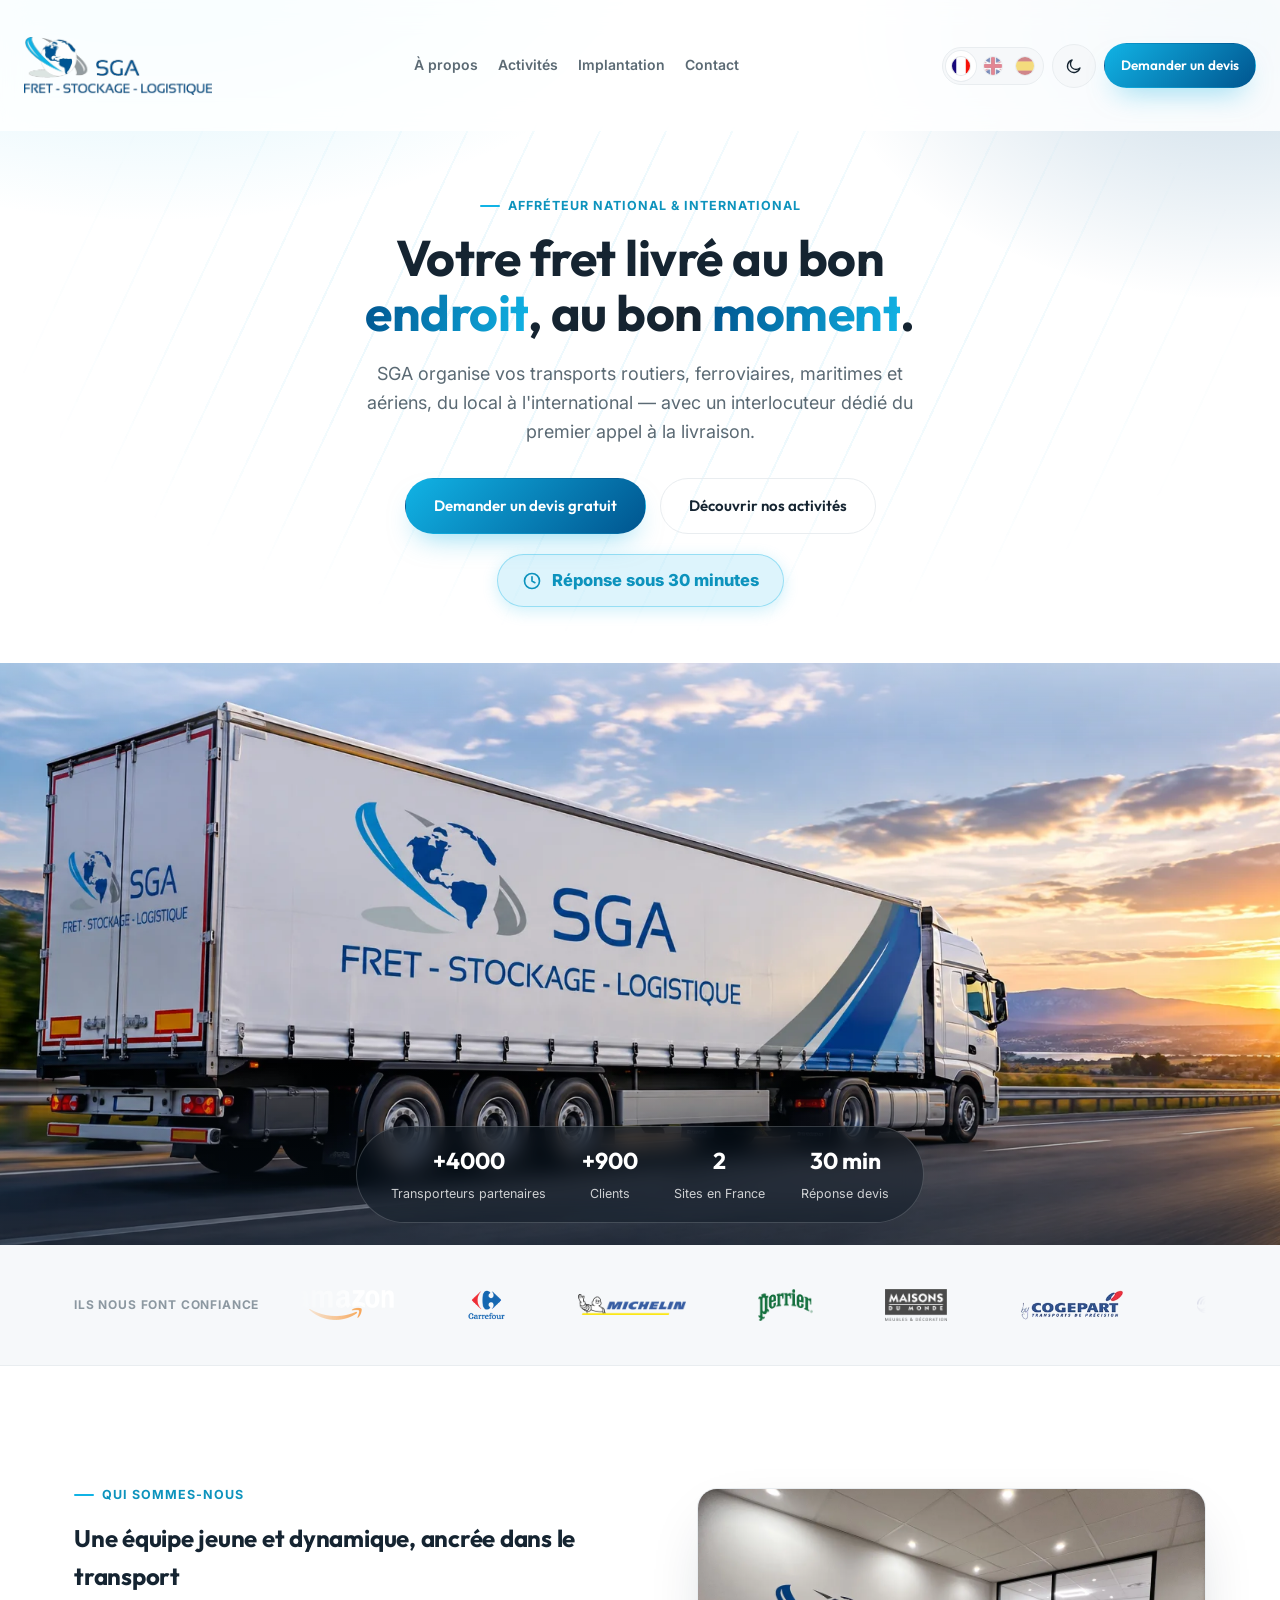
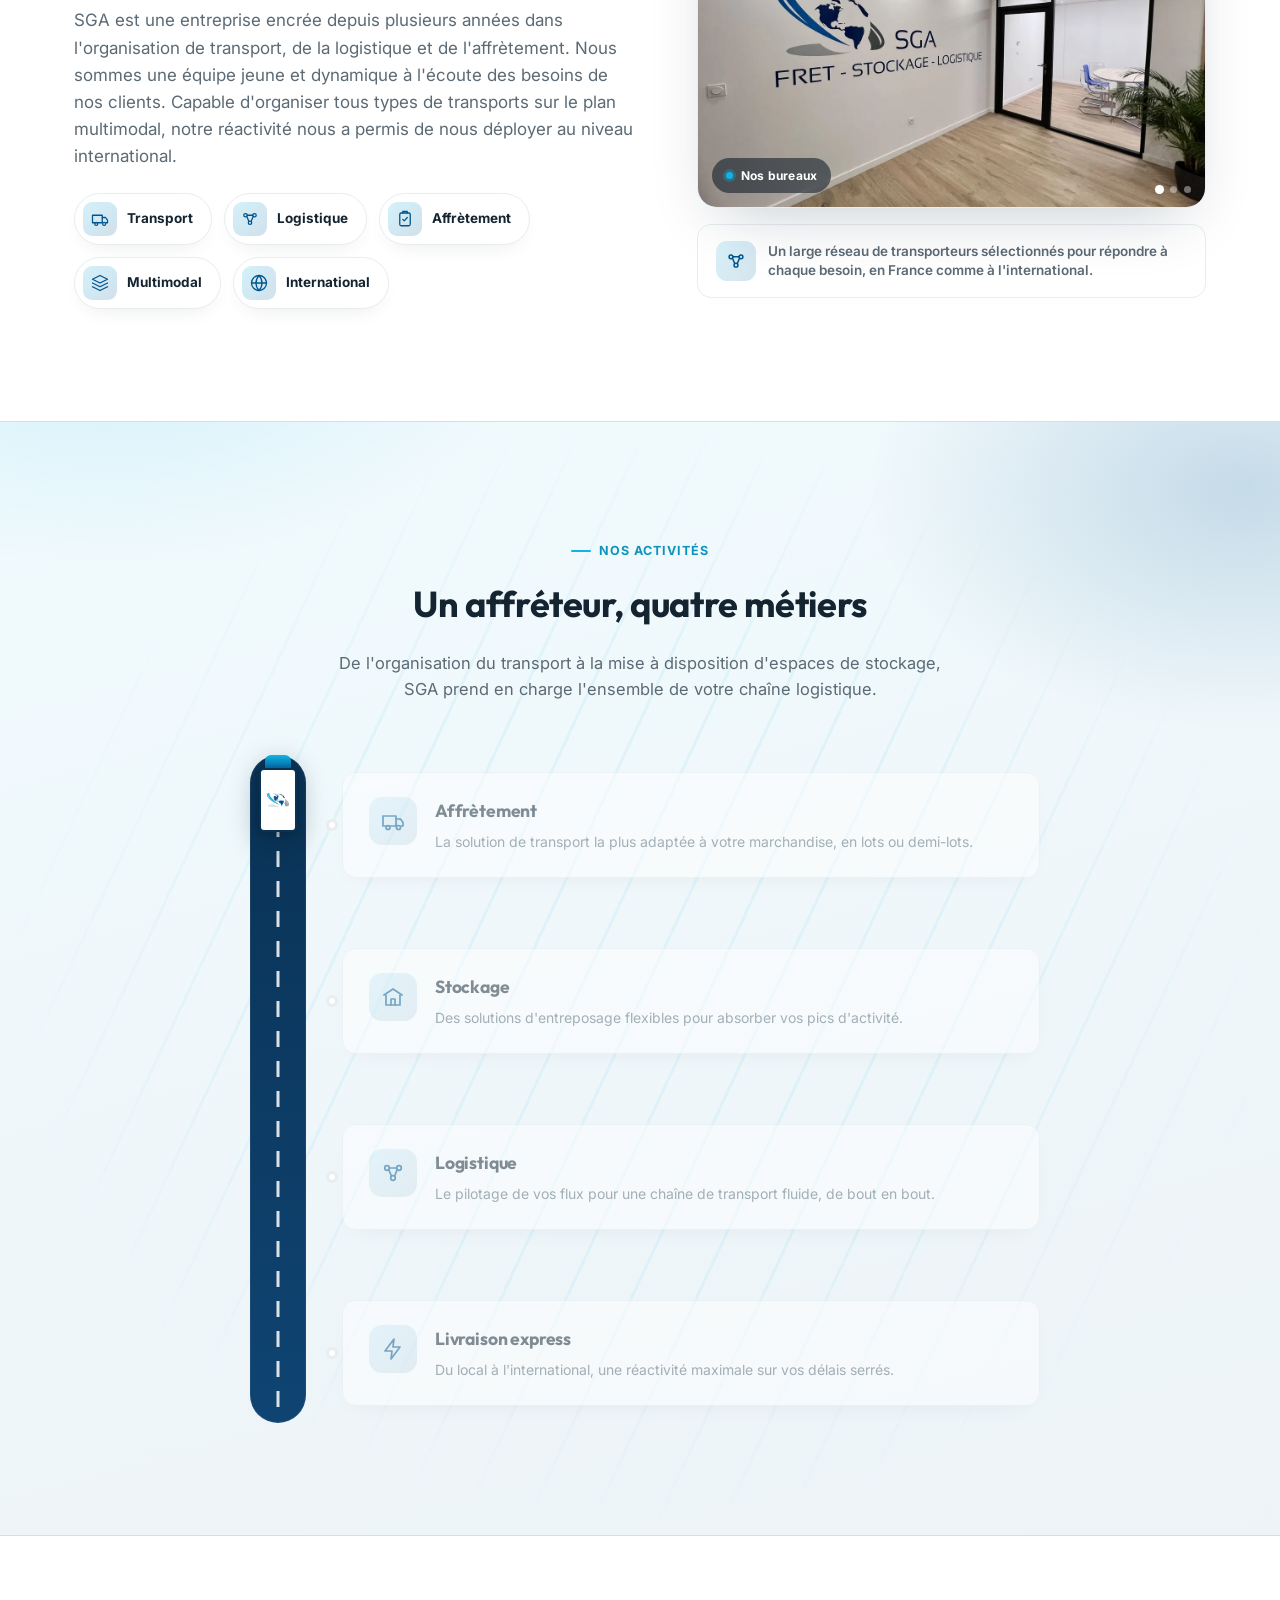
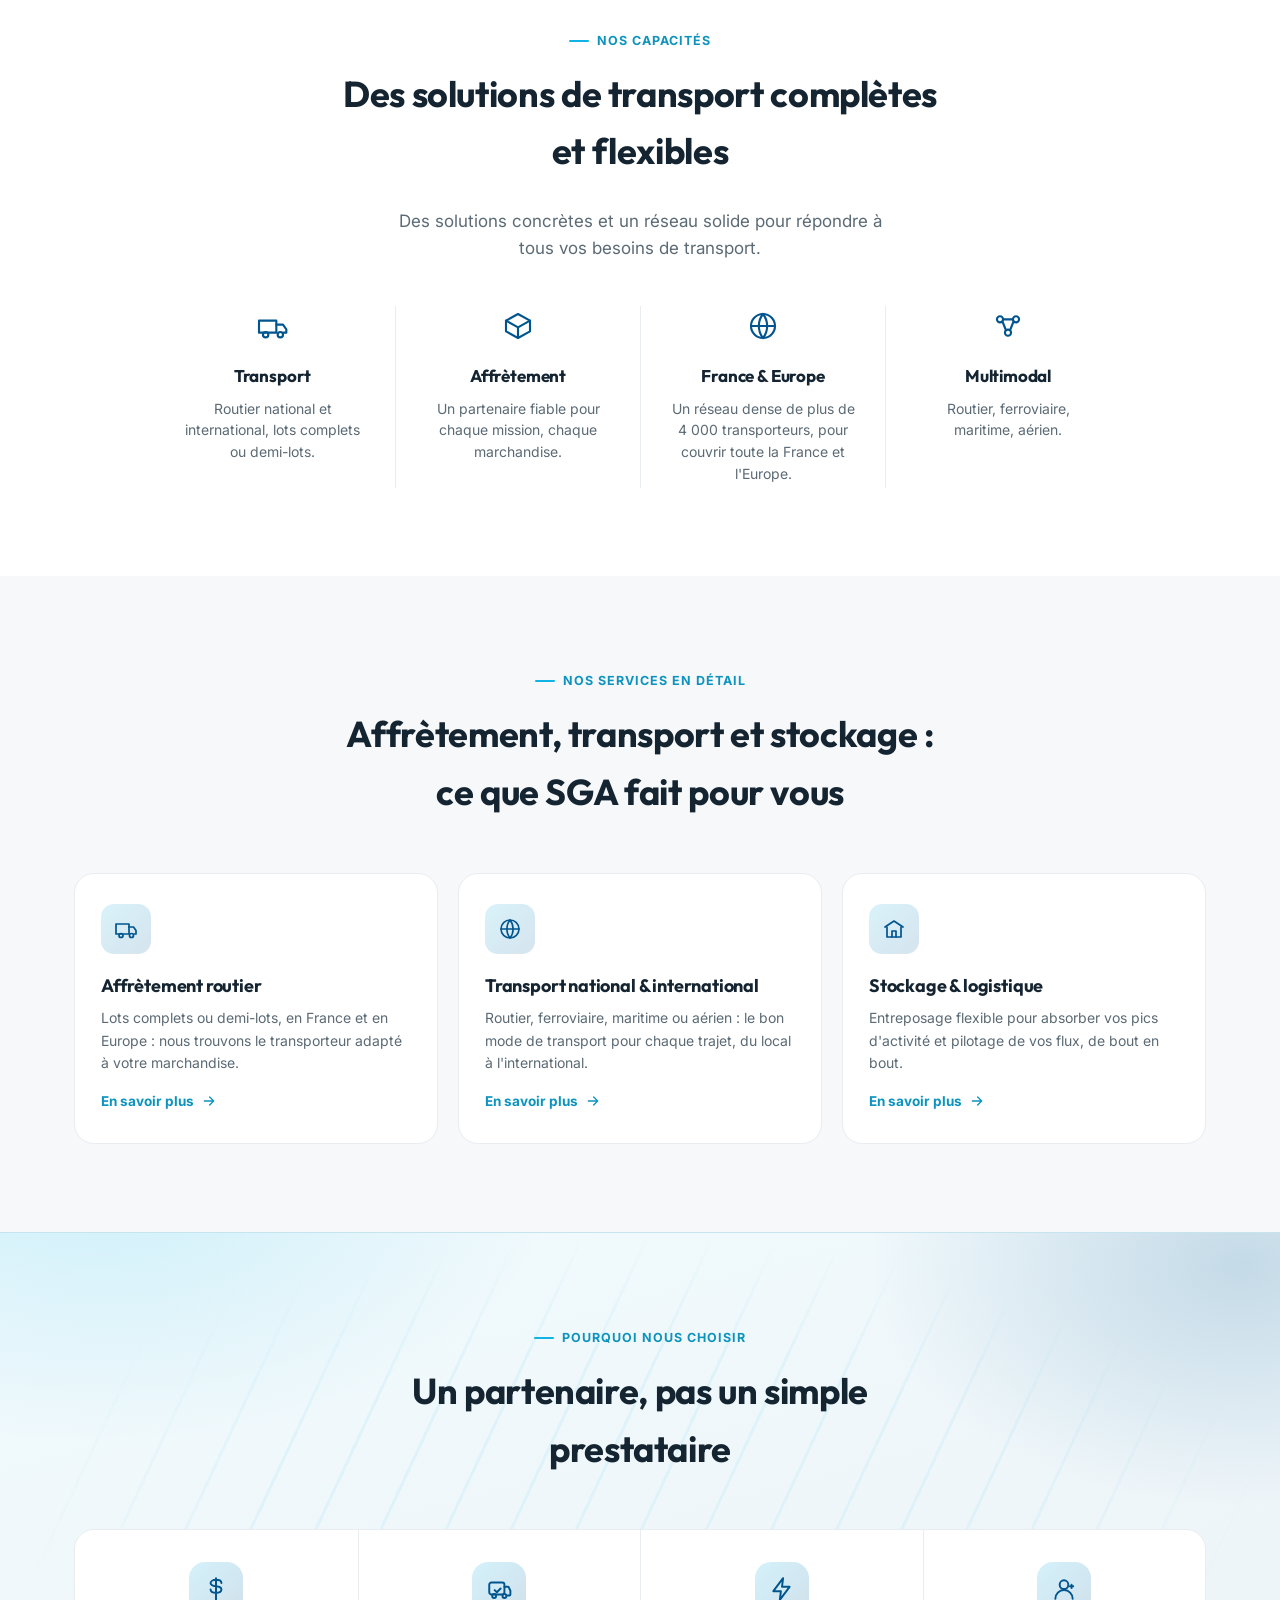
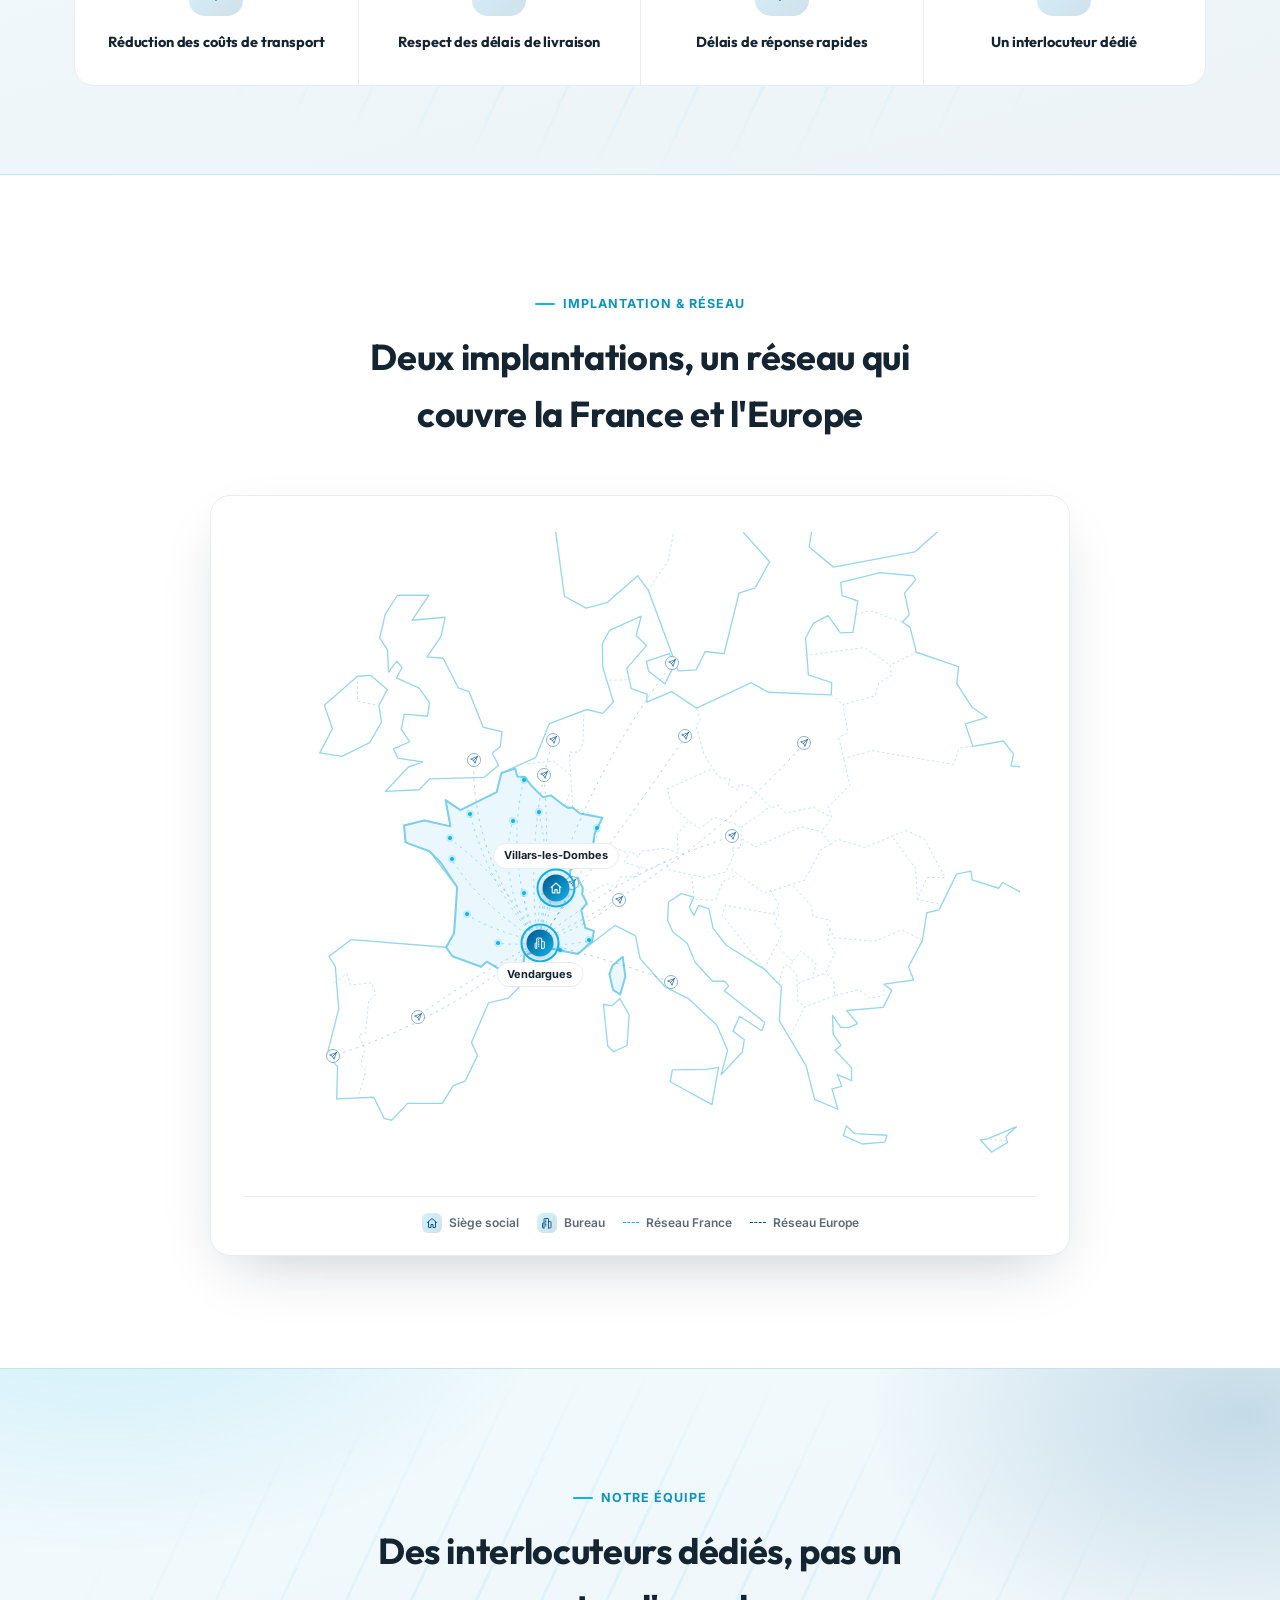
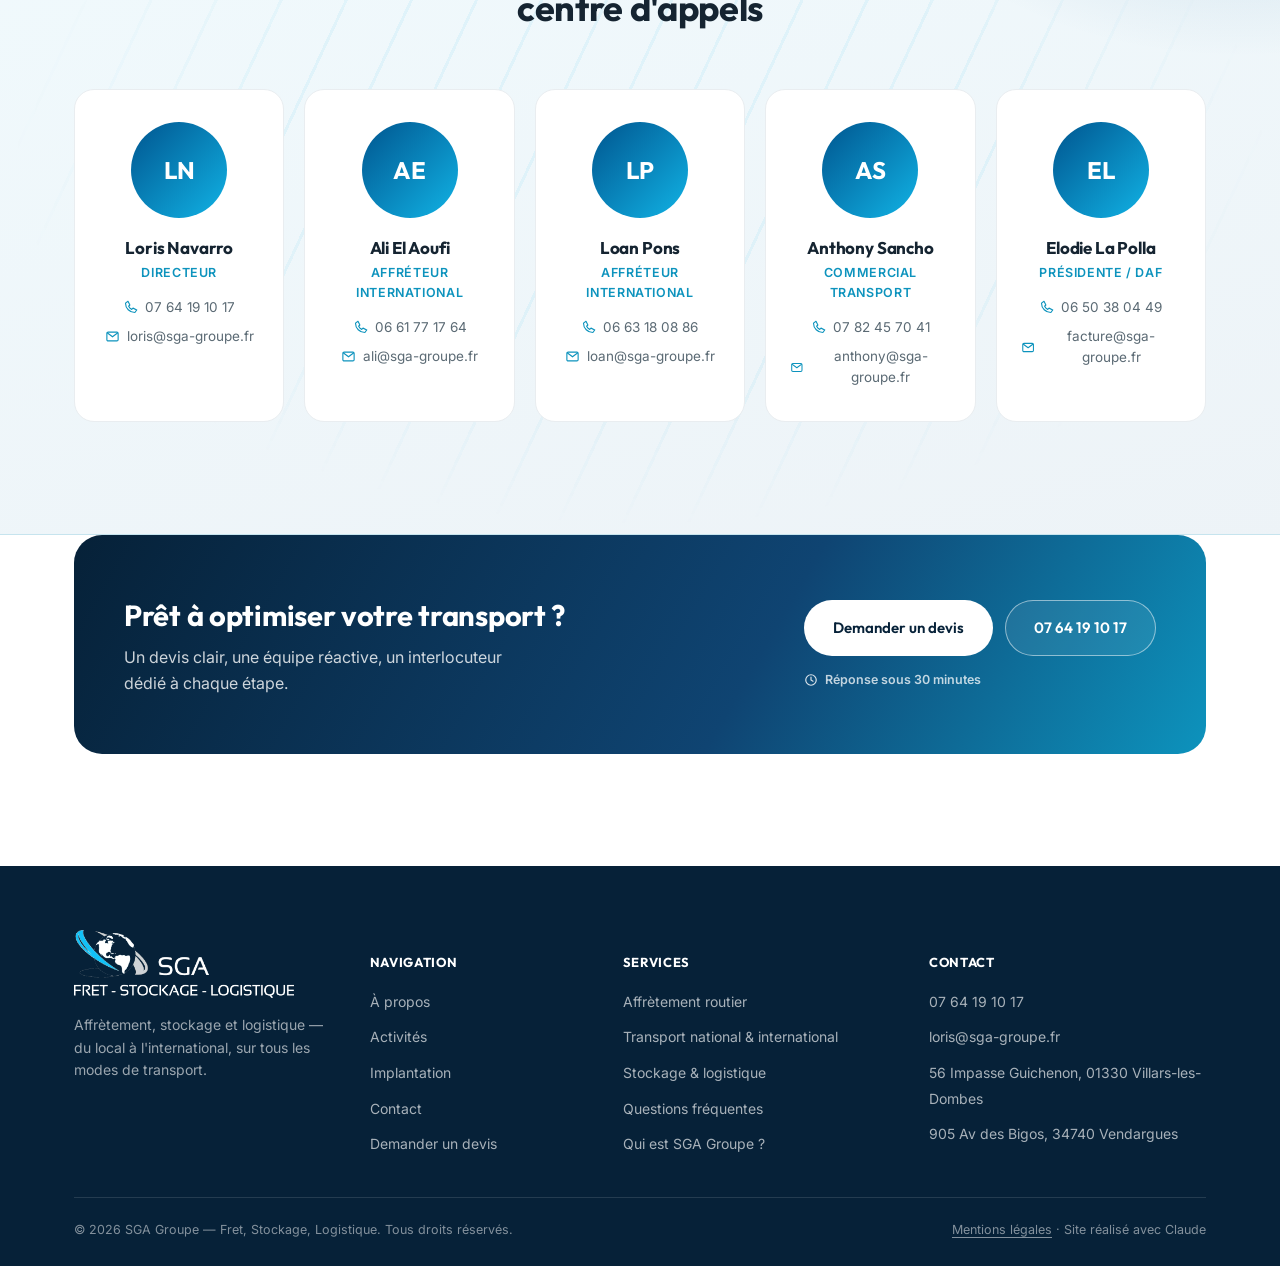
==== commit 7e016d18: "Add files via upload" ====
--- a/index.html
+++ b/index.html
@@ -114,7 +114,7 @@
 <link rel="preconnect" href="https://fonts.googleapis.com">
 <link rel="preconnect" href="https://fonts.gstatic.com" crossorigin>
 <link href="https://fonts.googleapis.com/css2?family=Inter:wght@400;500;600;700&family=Outfit:wght@500;600;700;800&display=swap" rel="stylesheet">
-<link rel="stylesheet" href="style.css?v=a0228a4a">
+<link rel="stylesheet" href="style.css?v=76afd84c">
 </head>
 <body>
 
@@ -838,6 +838,7 @@
 </div>
 <!-- ============================ /DEVIS VIEW ========================= -->
 
-<script src="script.js?v=a0228a4a"></script>
+<script src="tracking.js?v=76afd84c" defer></script>
+<script src="script.js?v=76afd84c"></script>
 </body>
 </html>
--- a/style.css
+++ b/style.css
@@ -96,6 +96,25 @@
   @media (prefers-color-scheme:dark){:root:not([data-theme="light"]) .theme-toggle .moon{display:none;}:root:not([data-theme="light"]) .theme-toggle .sun{display:block;}}
   .burger{display:none;width:40px;height:40px;border-radius:10px;border:1px solid var(--surface-border);background:var(--bg-soft);align-items:center;justify-content:center;cursor:pointer;}
   .burger svg{width:20px;height:20px;}
+  /* Desktop header: the nav sits in the free space between logo and actions (never overlaps, whatever the language). */
+  @media (min-width:981px){ .nav-inner{grid-template-columns:auto 1fr auto;} }
+  @media (min-width:981px) and (max-width:1399px){
+    .nav-inner{gap:12px;}
+    #site-header .wrap{padding:0 24px;}
+    .brand img{height:58px;}
+    #site-header.scrolled .brand img{height:44px;}
+    nav.main-nav a{padding:12px 9px;font-size:14px;white-space:nowrap;}
+    .header-actions{gap:8px;}
+    .header-actions .btn-sm{white-space:nowrap;}
+    .header-actions .linkedin-link{display:none;}
+    .header-actions .btn-sm{padding-left:16px;padding-right:16px;}
+  }
+  @media (min-width:981px) and (max-width:1070px){
+    #site-header .wrap{padding:0 16px;}
+    .brand img{height:50px;}
+    nav.main-nav a{padding:12px 6px;font-size:13.5px;}
+    .header-actions .btn-sm{padding-left:12px;padding-right:12px;font-size:13px;}
+  }
 
   .icon-btn{width:44px;height:44px;border-radius:99px;border:1px solid var(--surface-border);background:var(--bg-soft);color:var(--text-soft);display:flex;align-items:center;justify-content:center;cursor:pointer;flex:none;transition:color .18s ease, border-color .18s ease, transform .18s ease;}
   .icon-btn:hover{color:var(--cyan-600);border-color:color-mix(in srgb, var(--cyan) 40%, var(--surface-border));transform:translateY(-1px);}
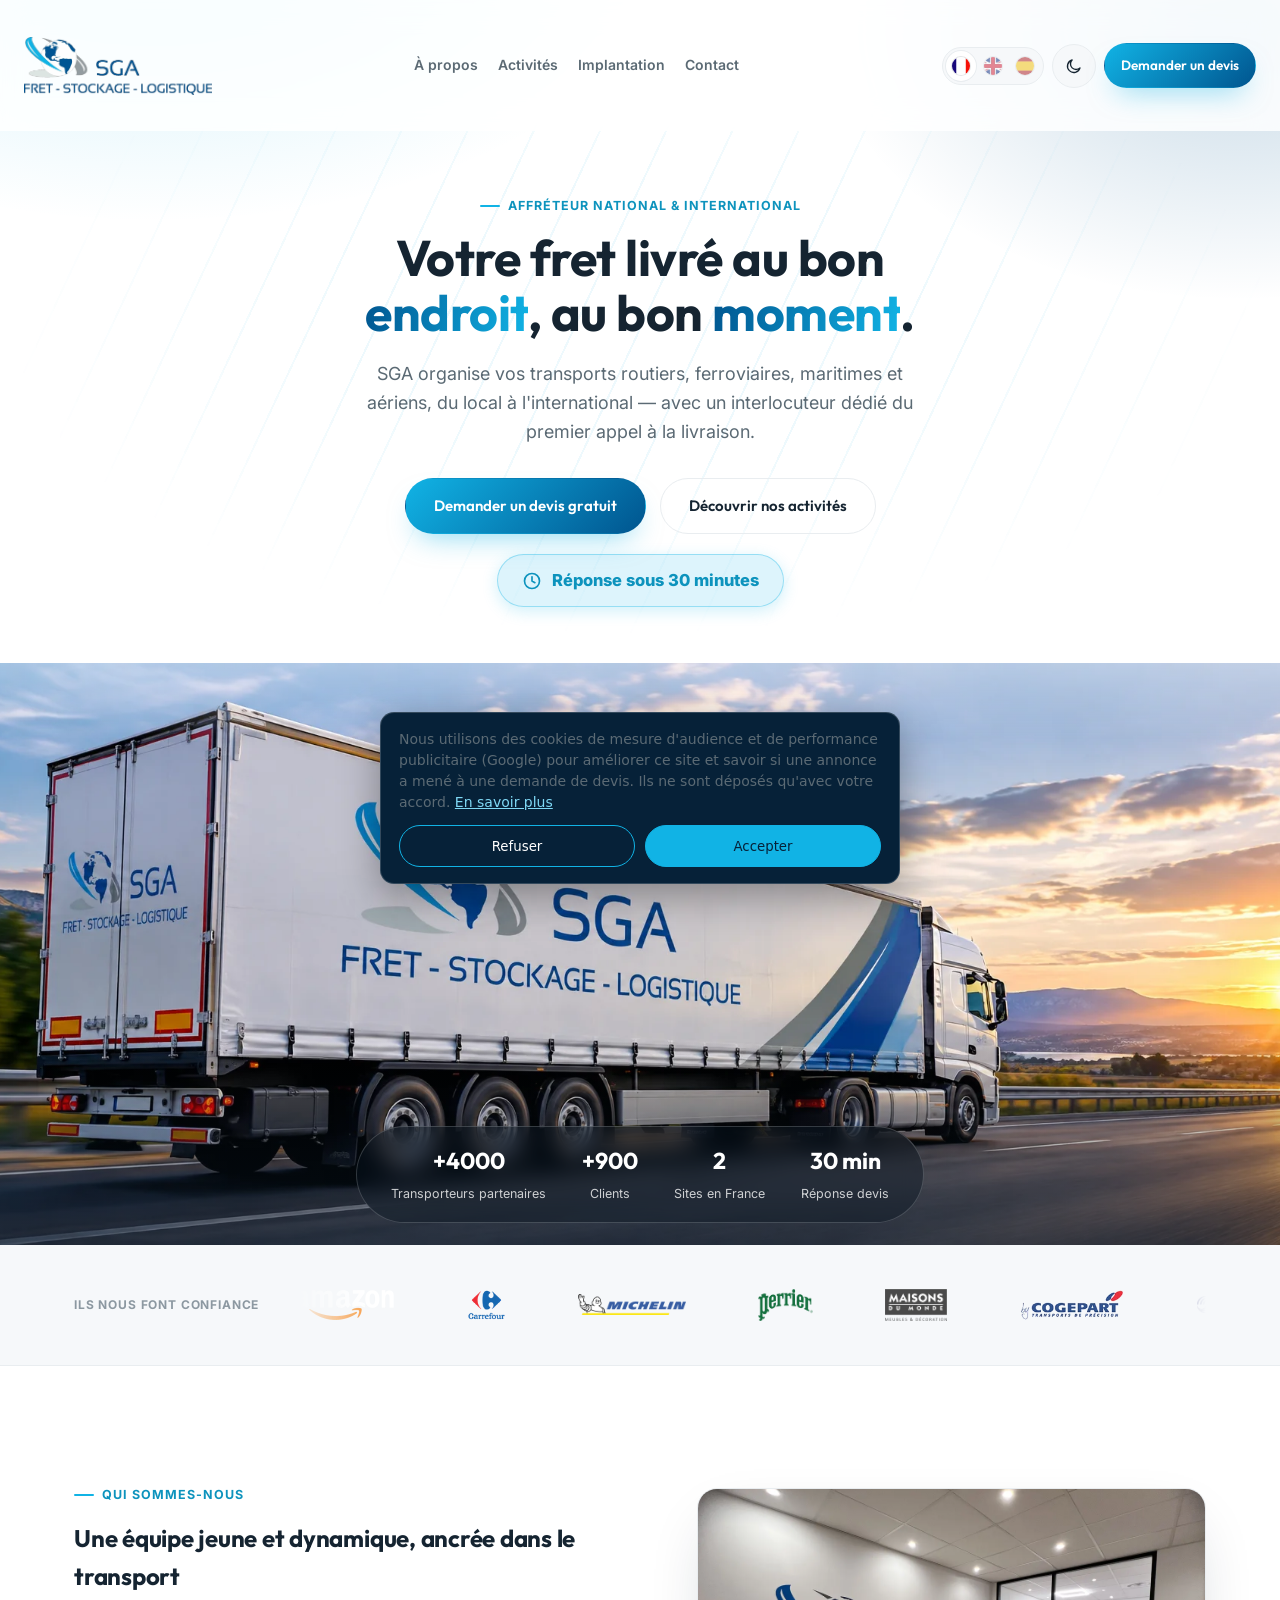
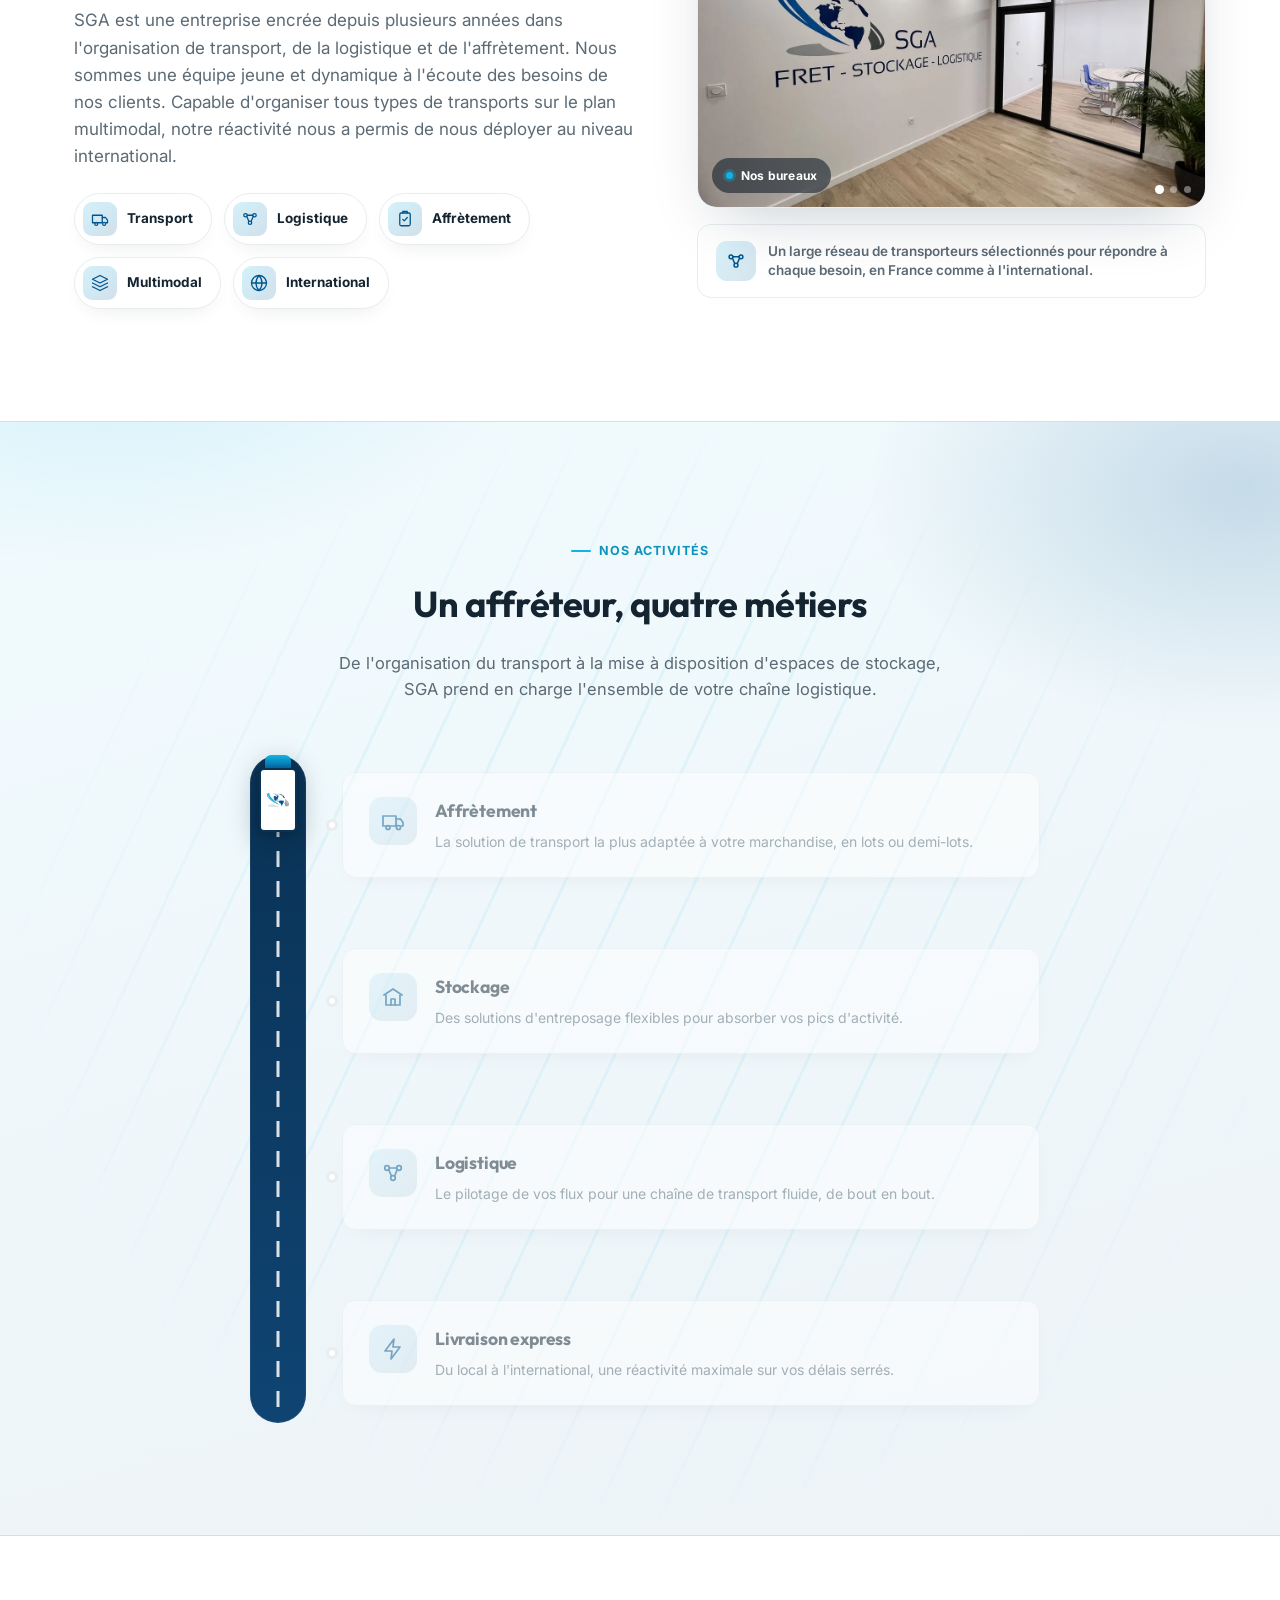
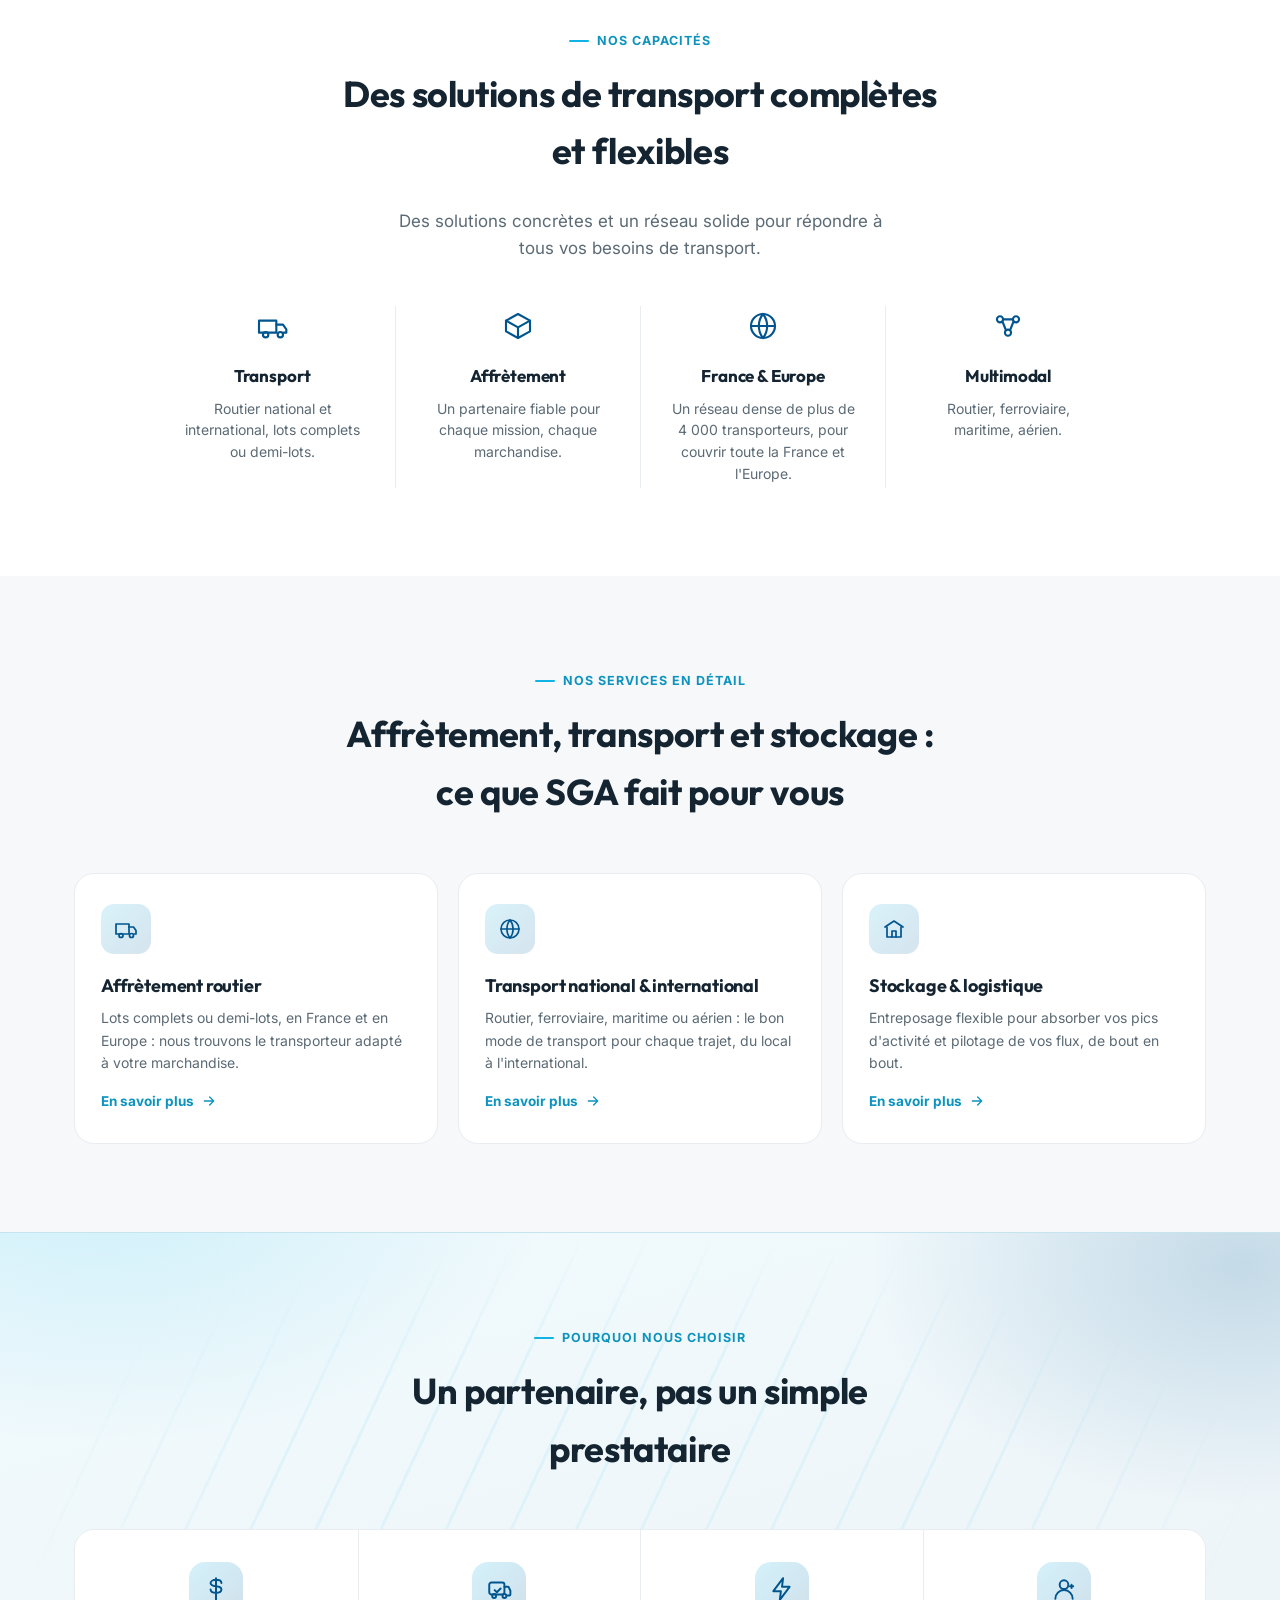
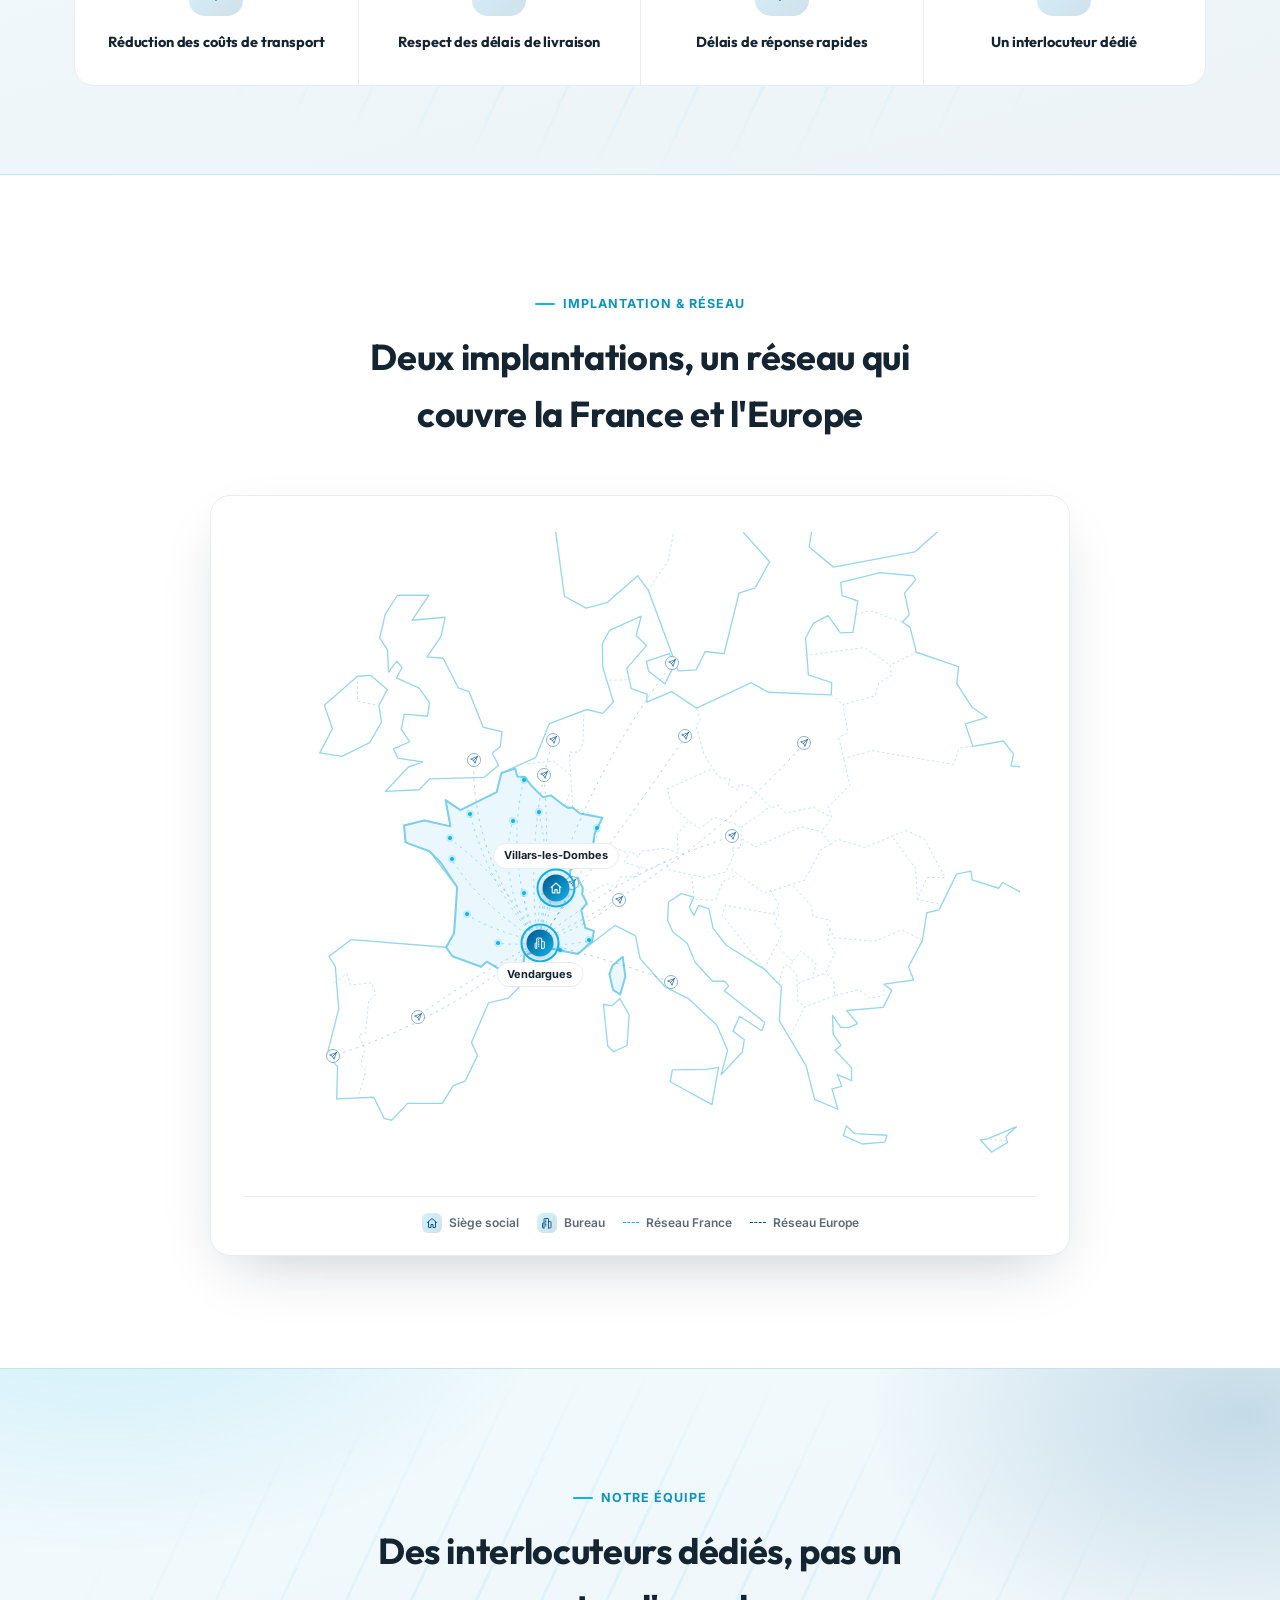
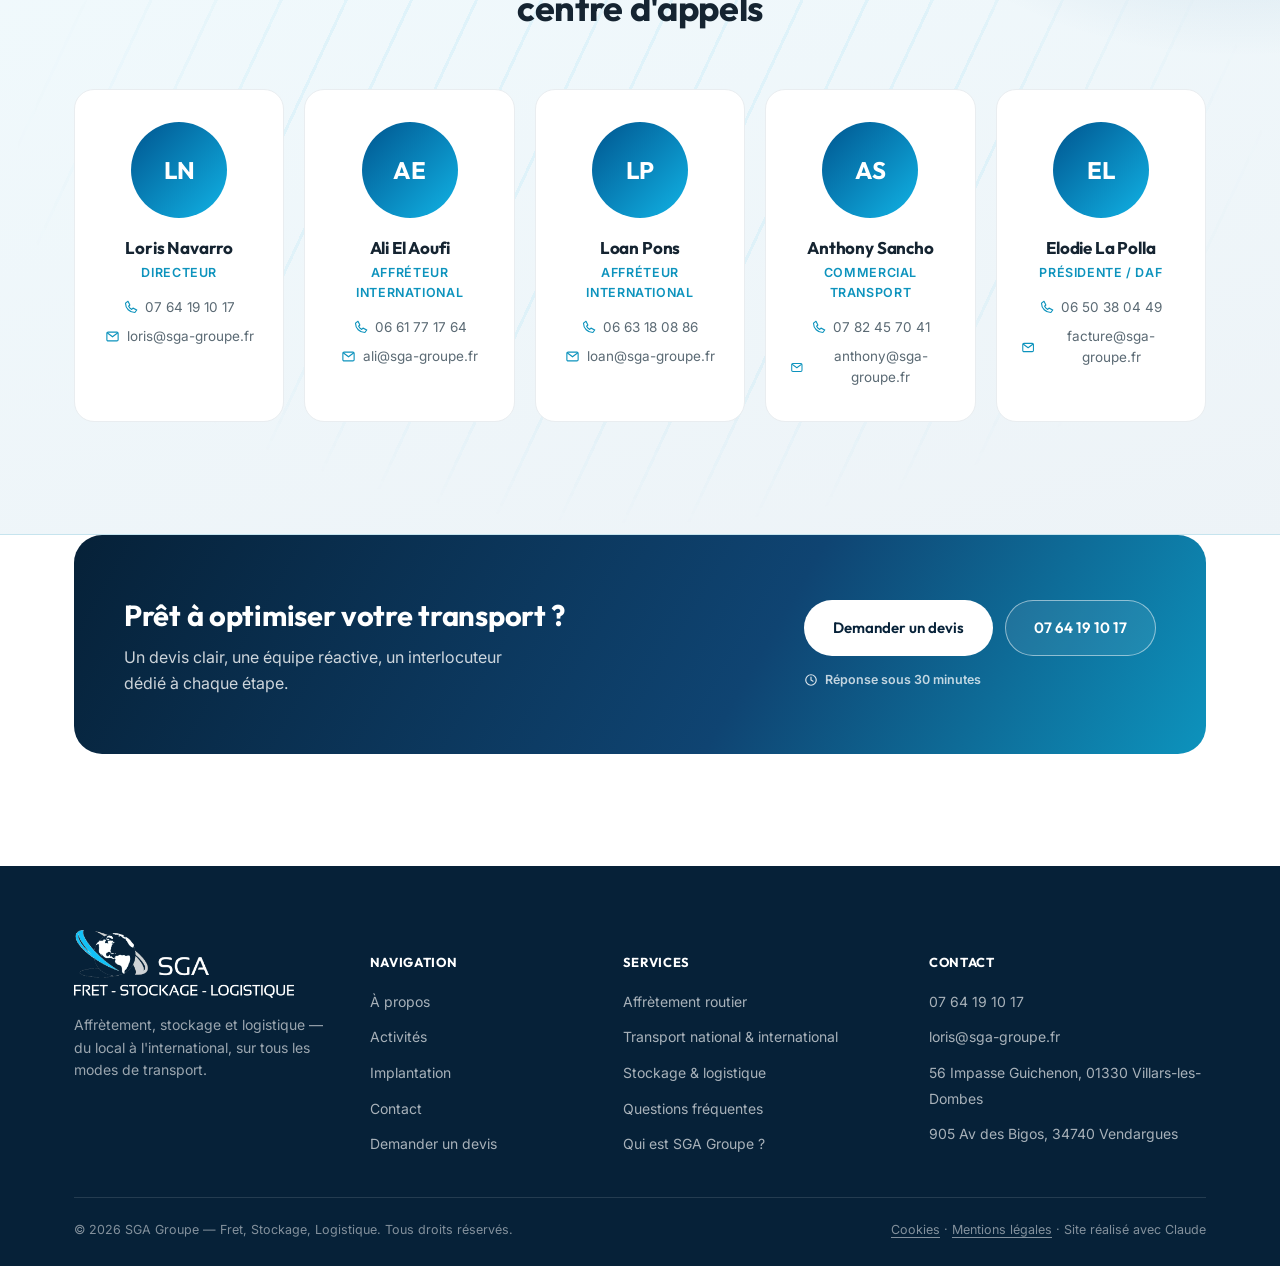
==== commit 381db475: "Add files via upload" ====
--- a/index.html
+++ b/index.html
@@ -115,6 +115,8 @@
 <link rel="preconnect" href="https://fonts.gstatic.com" crossorigin>
 <link href="https://fonts.googleapis.com/css2?family=Inter:wght@400;500;600;700&family=Outfit:wght@500;600;700;800&display=swap" rel="stylesheet">
 <link rel="stylesheet" href="style.css?v=76afd84c">
+<script>window.dataLayer=window.dataLayer||[];function gtag(){dataLayer.push(arguments);}gtag('consent','default',{ad_storage:'denied',ad_user_data:'denied',ad_personalization:'denied',analytics_storage:'denied',wait_for_update:500});try{var c=JSON.parse(localStorage.getItem('sga-consent')||'null');if(c&&c.v==='granted'){gtag('consent','update',{ad_storage:'granted',ad_user_data:'granted',ad_personalization:'granted',analytics_storage:'granted'});}}catch(e){}gtag('js',new Date());gtag('config','G-9LJT3M2RM1');</script>
+<script async src="https://www.googletagmanager.com/gtag/js?id=G-9LJT3M2RM1"></script>
 </head>
 <body>
 
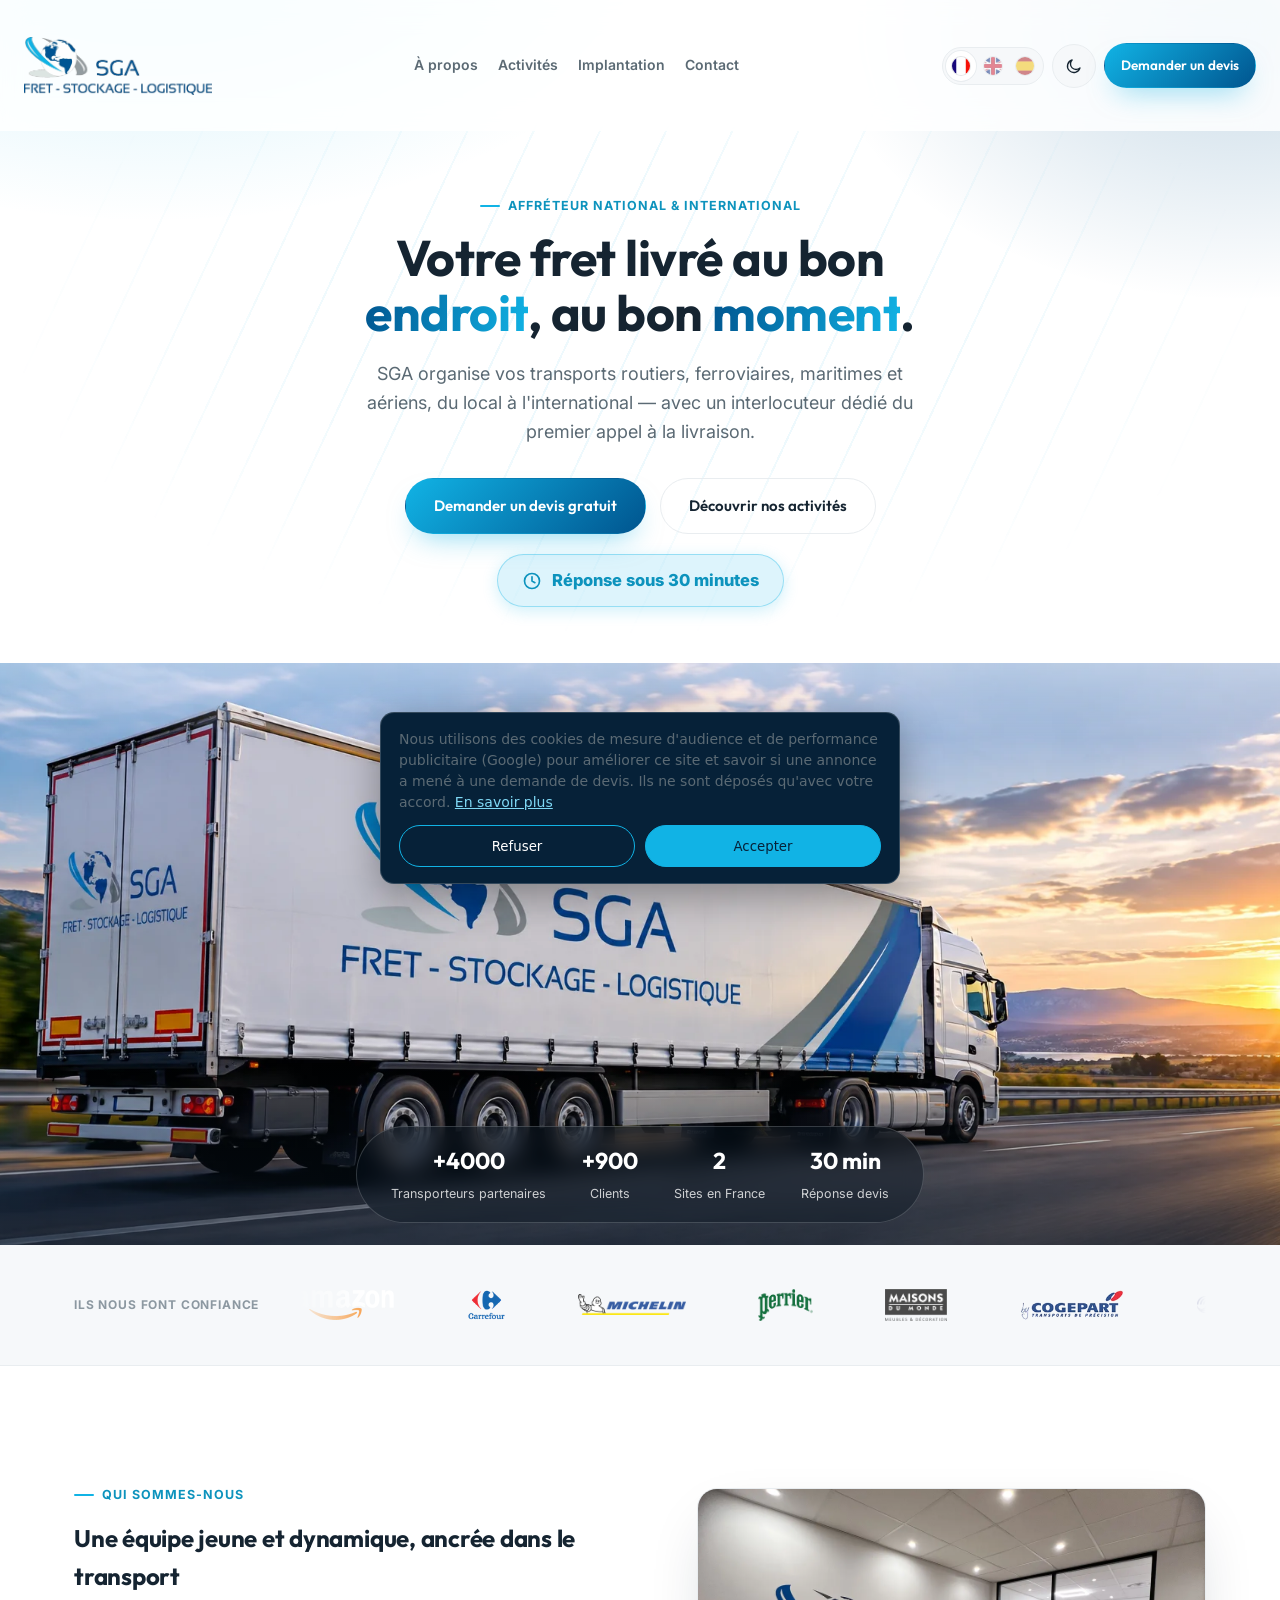
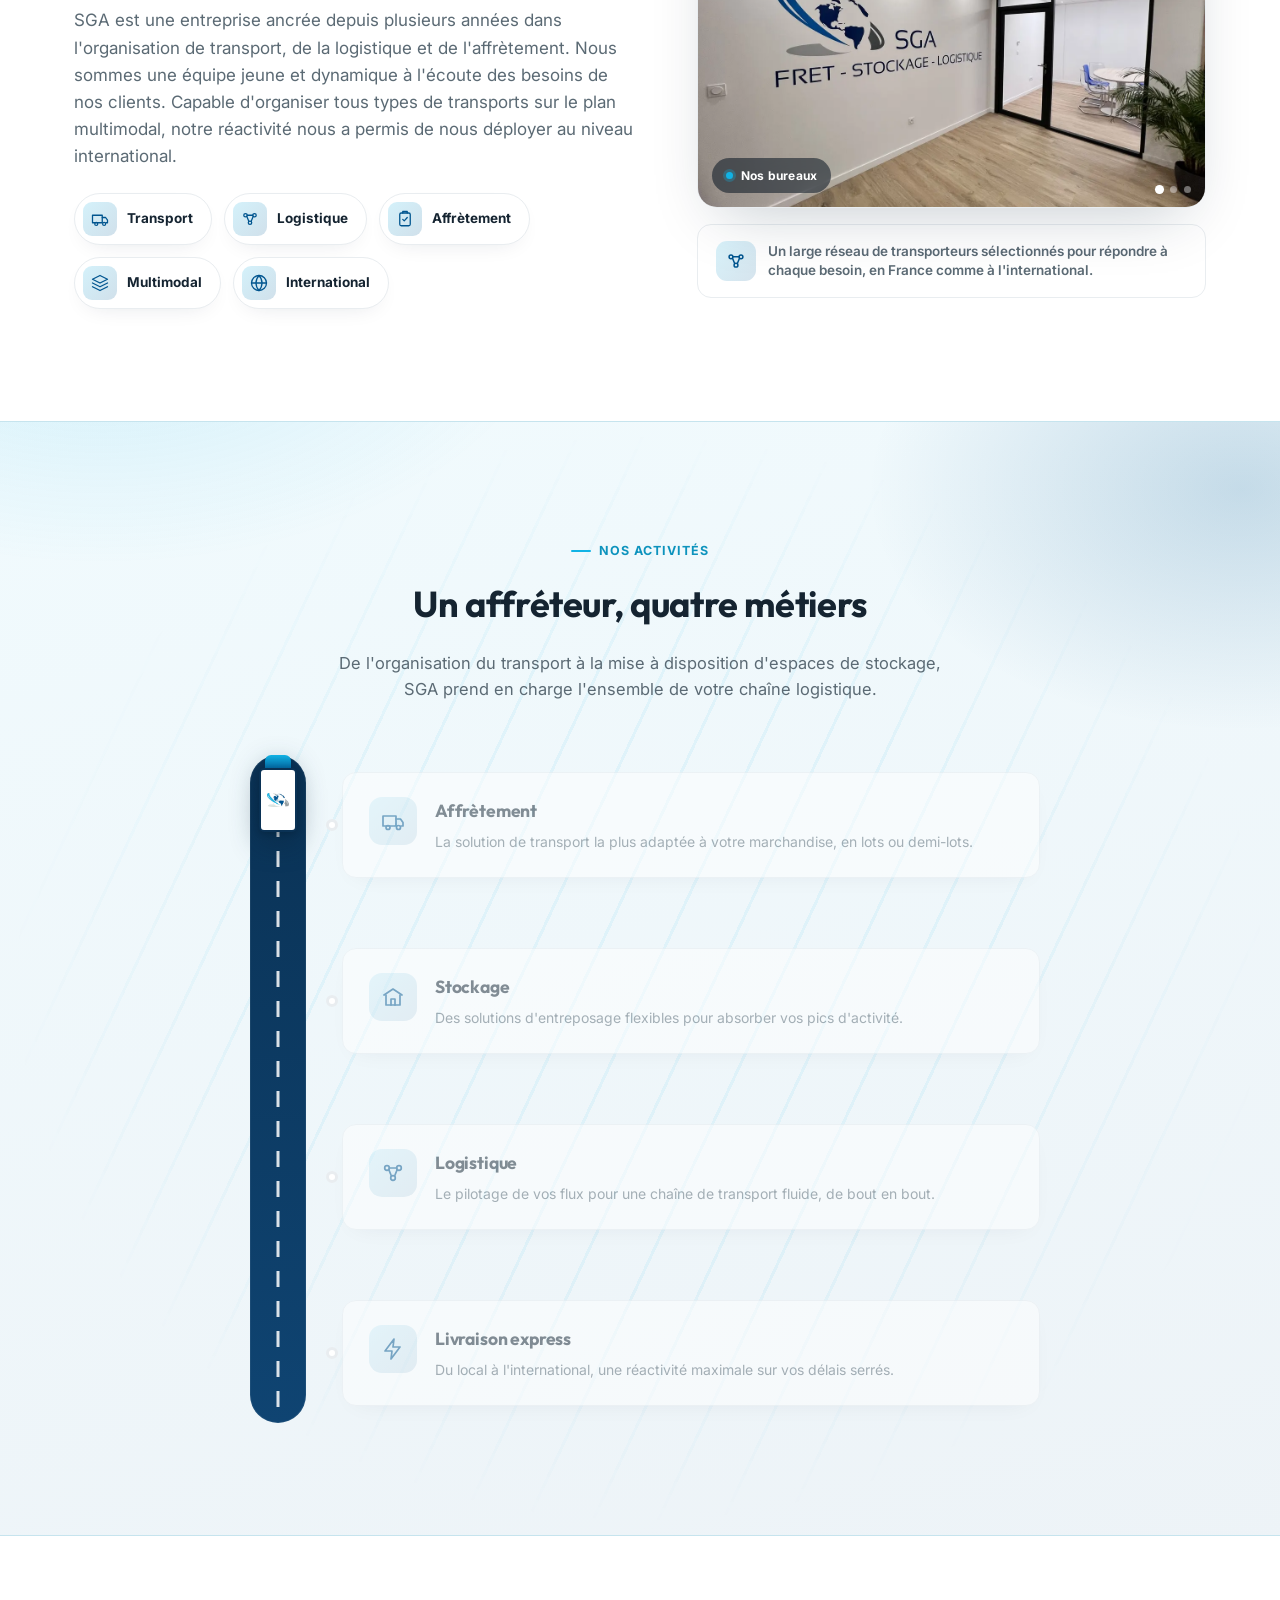
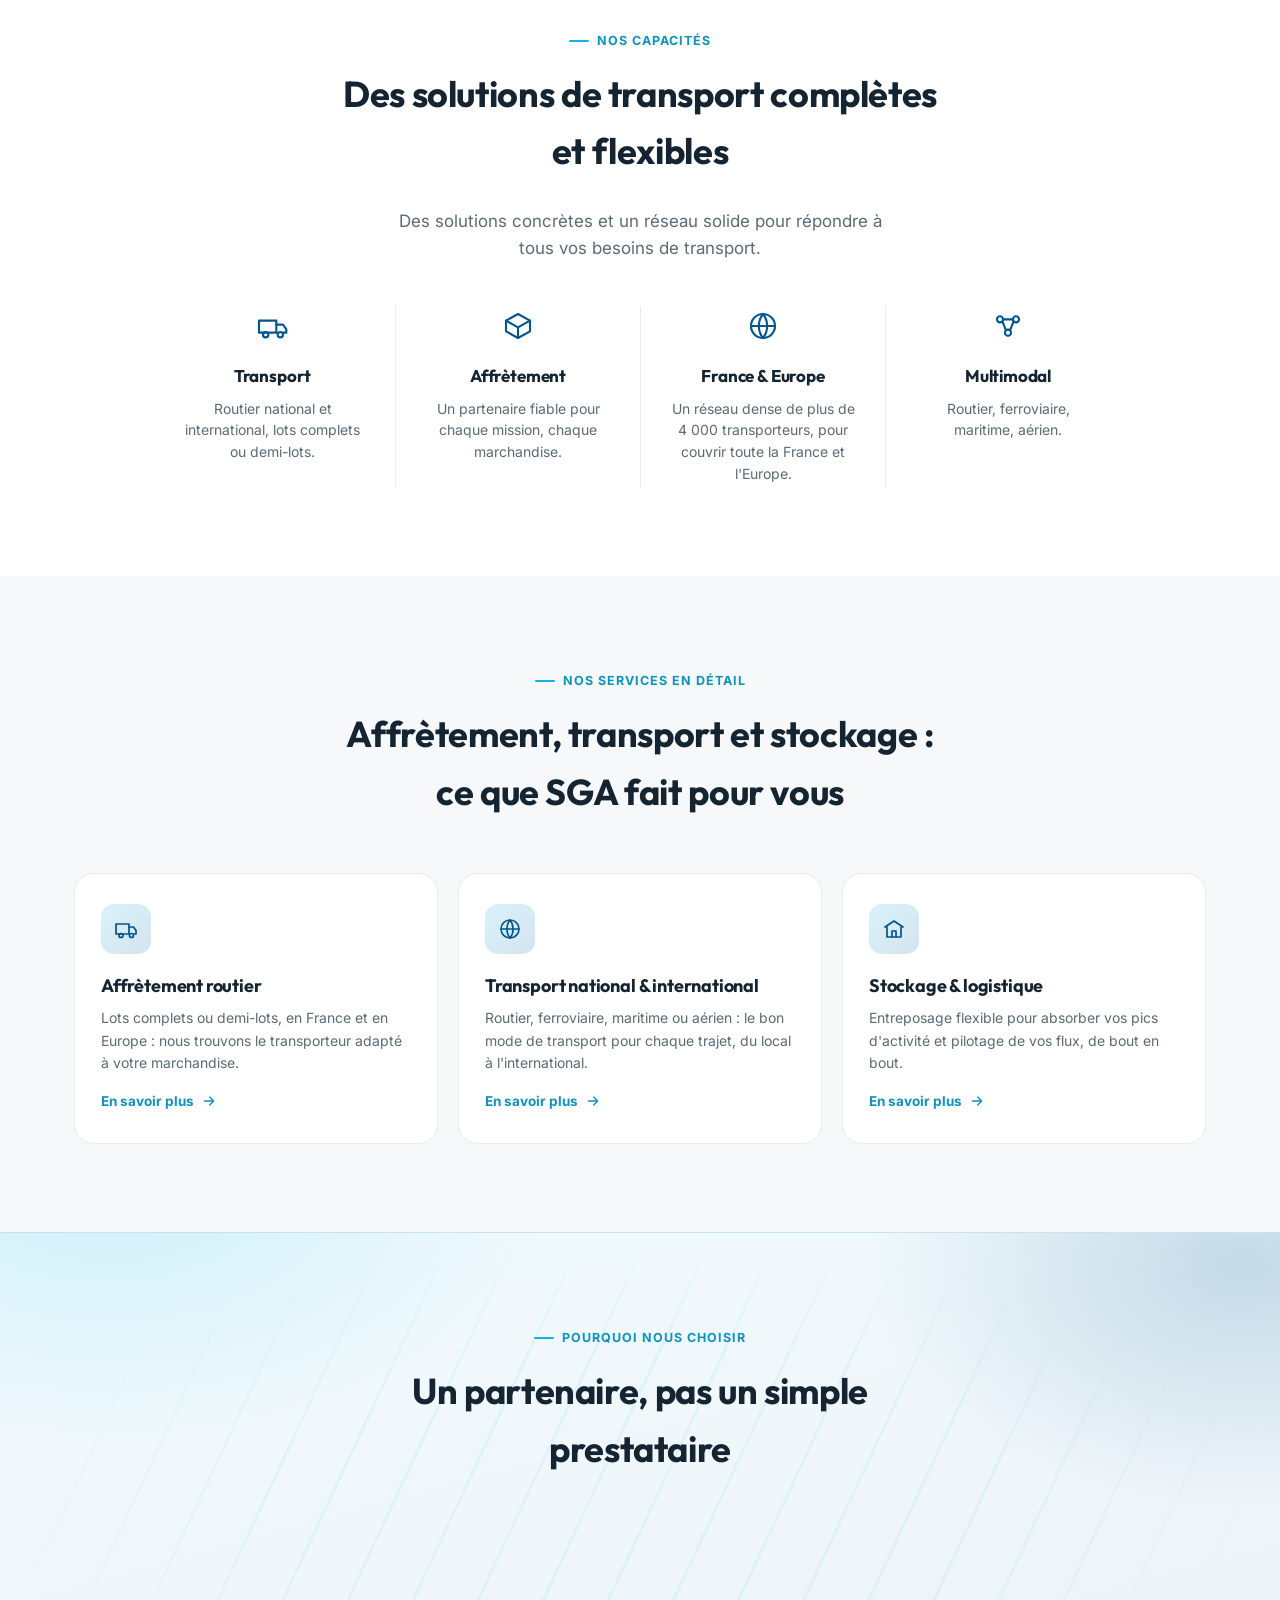
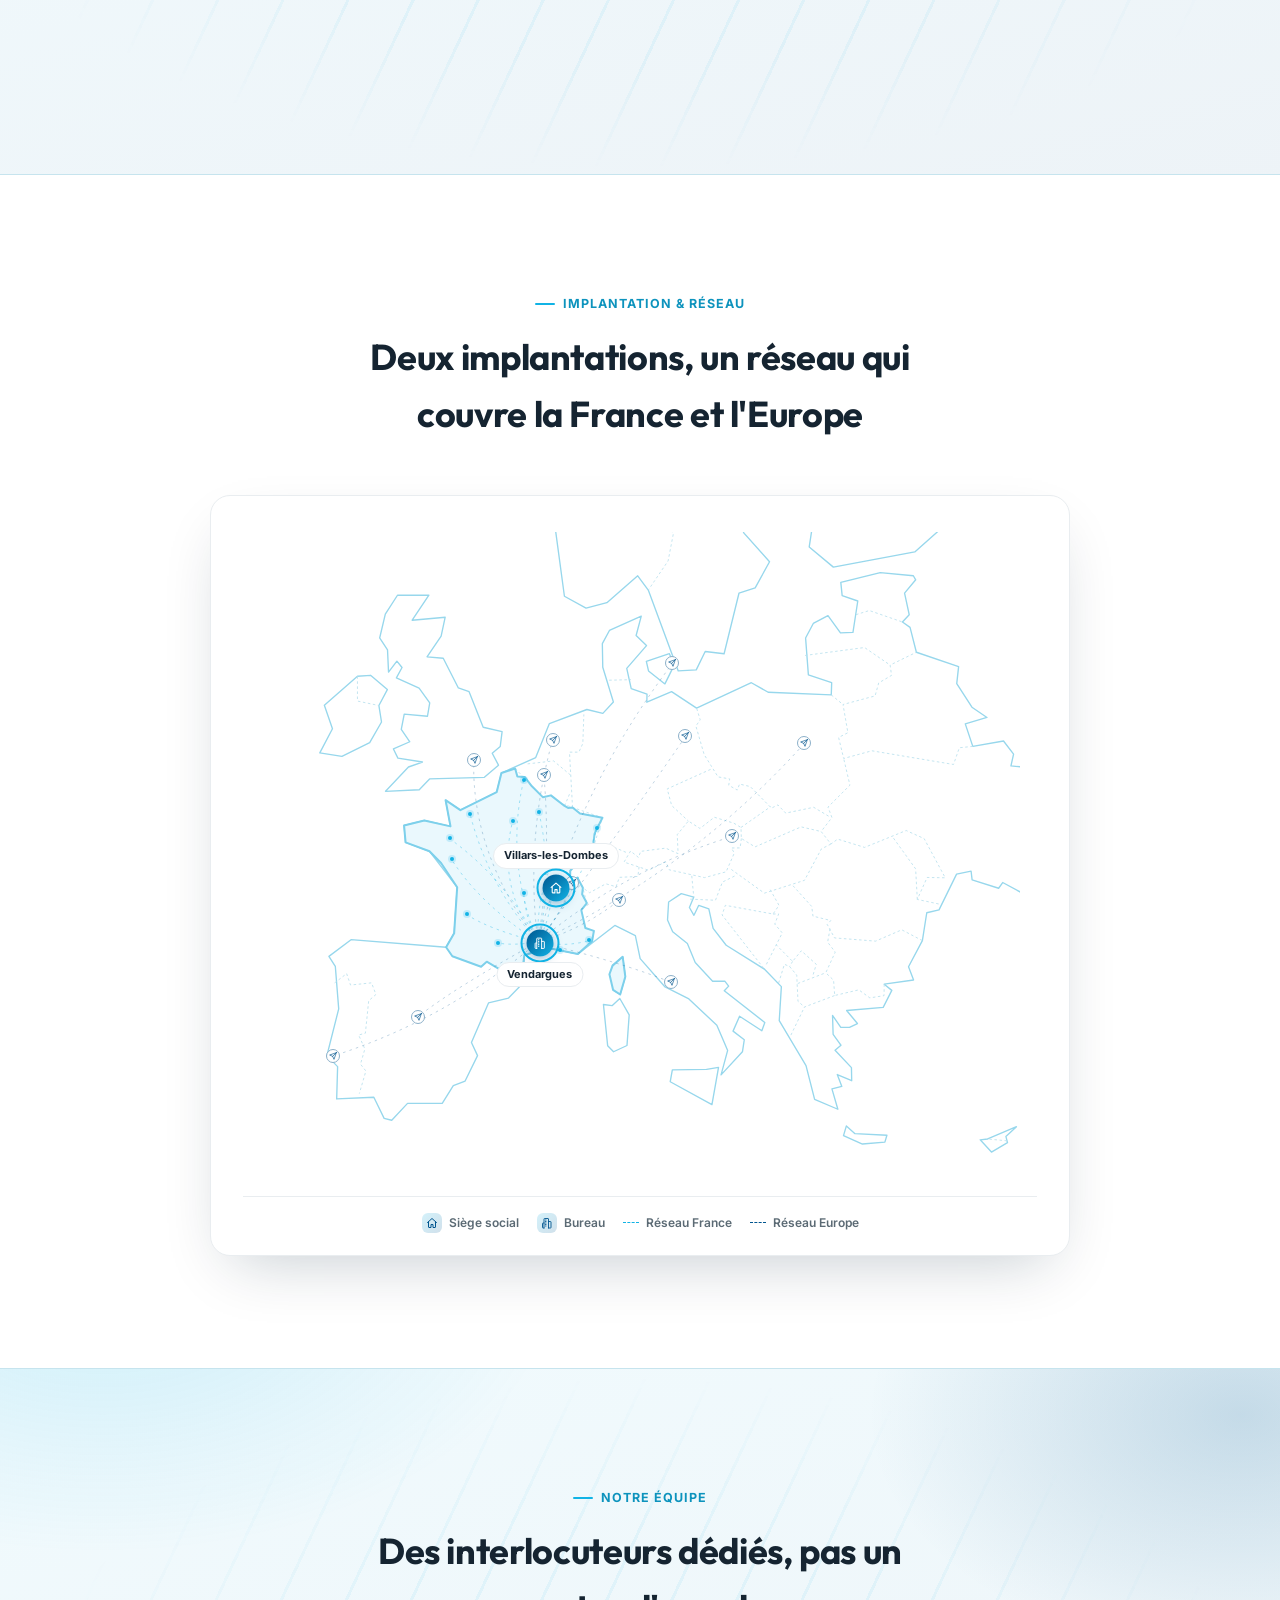
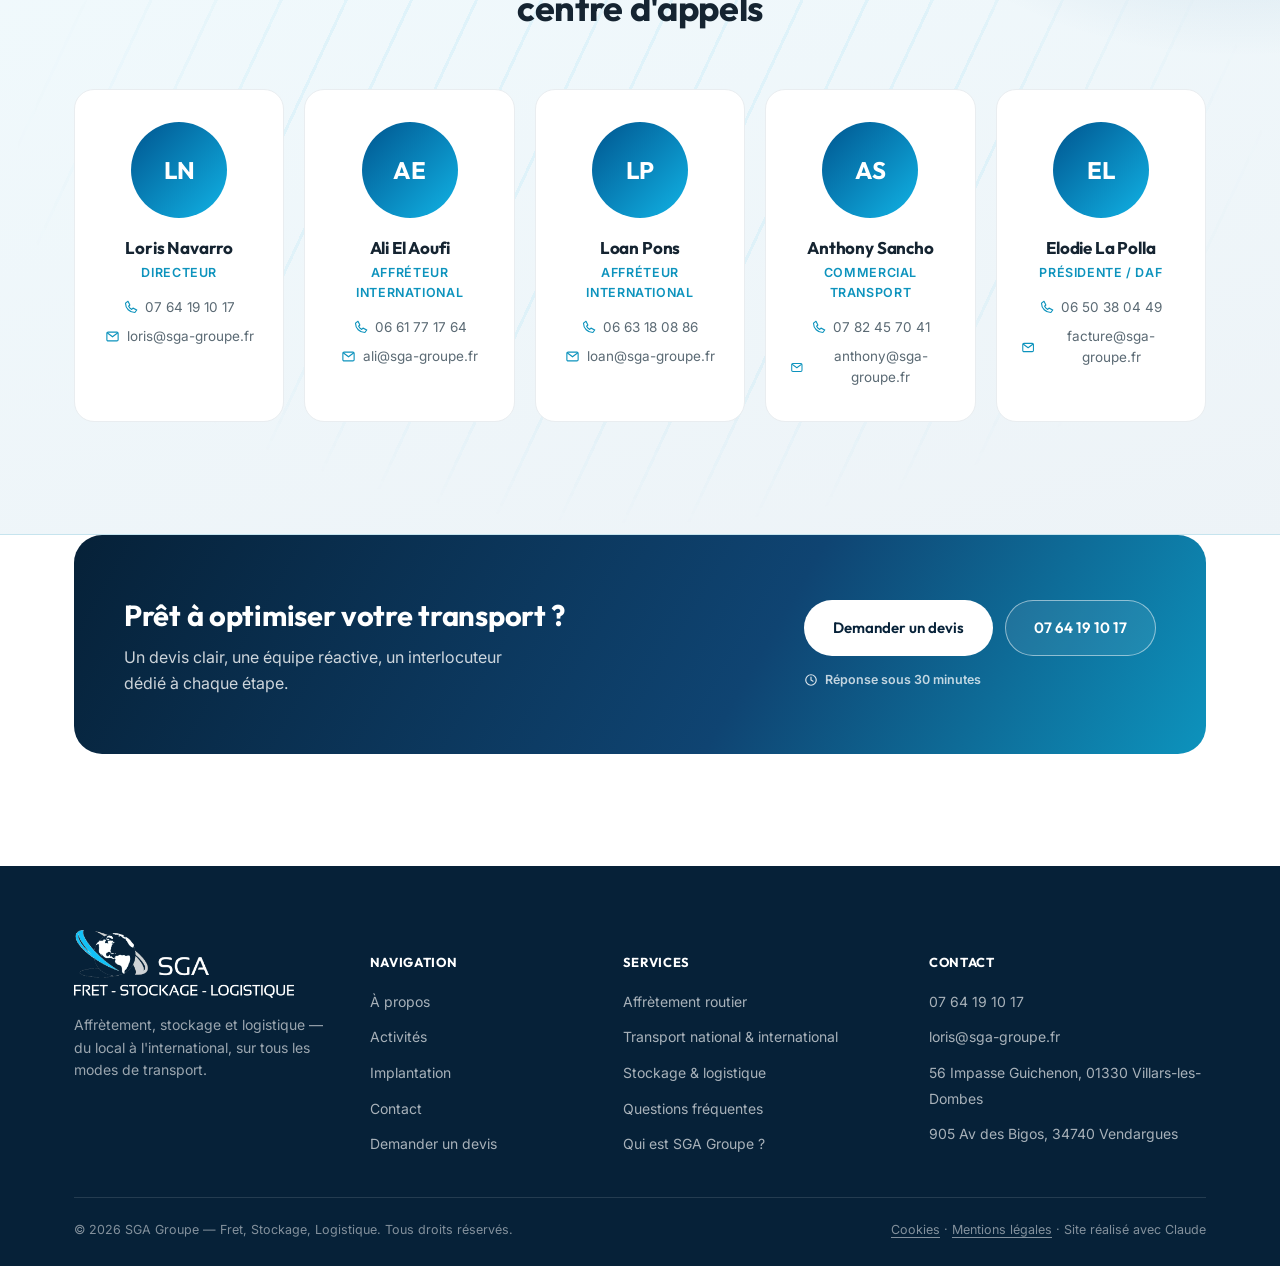
==== commit bc2dc3cf: "Add files via upload" ====
--- a/index.html
+++ b/index.html
@@ -114,7 +114,7 @@
 <link rel="preconnect" href="https://fonts.googleapis.com">
 <link rel="preconnect" href="https://fonts.gstatic.com" crossorigin>
 <link href="https://fonts.googleapis.com/css2?family=Inter:wght@400;500;600;700&family=Outfit:wght@500;600;700;800&display=swap" rel="stylesheet">
-<link rel="stylesheet" href="style.css?v=76afd84c">
+<link rel="stylesheet" href="style.css?v=7b860ea6">
 <script>window.dataLayer=window.dataLayer||[];function gtag(){dataLayer.push(arguments);}gtag('consent','default',{ad_storage:'denied',ad_user_data:'denied',ad_personalization:'denied',analytics_storage:'denied',wait_for_update:500});try{var c=JSON.parse(localStorage.getItem('sga-consent')||'null');if(c&&c.v==='granted'){gtag('consent','update',{ad_storage:'granted',ad_user_data:'granted',ad_personalization:'granted',analytics_storage:'granted'});}}catch(e){}gtag('js',new Date());gtag('config','G-9LJT3M2RM1');</script>
 <script async src="https://www.googletagmanager.com/gtag/js?id=G-9LJT3M2RM1"></script>
 </head>
@@ -216,7 +216,7 @@
     <div class="about-text reveal">
       <span class="eyebrow" data-i18n="about.eyebrow">Qui sommes-nous</span>
       <h2 data-i18n="about.title">Une équipe jeune et dynamique, ancrée dans le transport</h2>
-      <p data-i18n="about.text">SGA est une entreprise encrée depuis plusieurs années dans l'organisation de transport, de la logistique et de l'affrètement. Nous sommes une équipe jeune et dynamique à l'écoute des besoins de nos clients. Capable d'organiser tous types de transports sur le plan multimodal, notre réactivité nous a permis de nous déployer au niveau international.</p>
+      <p data-i18n="about.text">SGA est une entreprise ancrée depuis plusieurs années dans l'organisation de transport, de la logistique et de l'affrètement. Nous sommes une équipe jeune et dynamique à l'écoute des besoins de nos clients. Capable d'organiser tous types de transports sur le plan multimodal, notre réactivité nous a permis de nous déployer au niveau international.</p>
       <div class="about-notions">
         <div class="notion-chip">
           <div class="icon-wrap"><svg viewBox="0 0 24 24" fill="none" stroke="currentColor" stroke-width="1.7" stroke-linecap="round" stroke-linejoin="round"><rect x="2" y="7" width="13" height="10"/><path d="M15 10h4.5L22 13.5V17h-2"/><circle cx="7" cy="18.5" r="2"/><circle cx="17.5" cy="18.5" r="2"/></svg></div>
@@ -717,8 +717,8 @@
           <!-- STEP 2 : TRAJET -->
           <div class="wizard-step" data-step="2">
             <div class="step-icon"><svg viewBox="0 0 24 24" fill="none" stroke="currentColor" stroke-width="2" stroke-linecap="round" stroke-linejoin="round"><path d="M4 20 8 4h8l4 16"/><path d="M12 4v3M12 10.5v3M12 17v3"/></svg></div>
-            <h2 data-i18n="s2.title">Votre trajet</h2>
-            <div class="step-sub" data-i18n="s2.sub">D'où part la marchandise, et où doit-elle arriver ?</div>
+            <h2 data-i18n="s2.title">Votre trajet &amp; vos délais</h2>
+            <div class="step-sub" data-i18n="s2.sub">D'où part la marchandise, où doit-elle arriver, et quand ?</div>
             <div class="field-row">
               <div class="field city-field">
                 <label for="f-depart" data-i18n-html="s2.fromLabel">Ville de départ <span class="req">*</span></label>
@@ -731,6 +731,66 @@
                 <input id="f-arrivee" type="text" placeholder="Ex : Vendargues" data-i18n-ph="s2.toPh" autocomplete="off" required>
                 <div class="city-suggest" id="f-arrivee-suggest"></div>
                 <span class="error-msg" data-i18n="err.required">Ce champ est requis.</span>
+              </div>
+            </div>
+            <div class="field-row">
+              <div class="field">
+                <label for="f-date-depart" data-i18n-html="s2.dateFromLabel">Date de chargement (départ) <span class="req">*</span></label>
+                <input id="f-date-depart" type="date" required>
+                <span class="error-msg" data-i18n="err.required">Ce champ est requis.</span>
+                <span class="error-msg err-extra" id="dateFromPast" data-i18n="err.datePast">La date ne peut pas être dans le passé.</span>
+              </div>
+              <div class="field">
+                <label for="f-date-arrivee" data-i18n-html="s2.dateToLabel">Date de livraison (arrivée) <span class="req">*</span></label>
+                <input id="f-date-arrivee" type="date" required>
+                <span class="error-msg" data-i18n="err.required">Ce champ est requis.</span>
+                <span class="error-msg err-extra" id="dateToOrder" data-i18n="err.dateOrder">La livraison ne peut pas précéder le chargement.</span>
+              </div>
+            </div>
+            <div class="field">
+              <span class="opt-title" data-i18n="s2.optLabel">Délai &amp; options</span>
+              <div class="opt-list">
+                <label class="opt-card" for="f-urgent">
+                  <input type="checkbox" id="f-urgent">
+                  <span class="opt-box" aria-hidden="true"></span>
+                  <span class="opt-txt"><b data-i18n="s2.urgent">Transport urgent</b><small data-i18n="s2.urgentHint">Prise en charge prioritaire : nous traitons votre demande en premier.</small></span>
+                </label>
+                <label class="opt-card" for="f-express">
+                  <input type="checkbox" id="f-express">
+                  <span class="opt-box" aria-hidden="true"></span>
+                  <span class="opt-txt"><b data-i18n="s2.express">Livraison express, le jour même</b><small data-i18n="s2.expressHint">Chargement et livraison le même jour. La date de livraison suit la date de chargement.</small></span>
+                </label>
+                <label class="opt-card" for="f-rdv">
+                  <input type="checkbox" id="f-rdv">
+                  <span class="opt-box" aria-hidden="true"></span>
+                  <span class="opt-txt"><b data-i18n="s2.rdv">Rendez-vous imposé</b><small data-i18n="s2.rdvHint">Un horaire précis est exigé au chargement, à la livraison, ou aux deux.</small></span>
+                </label>
+              </div>
+            </div>
+            <div class="rdv-box" id="rdvBox" hidden>
+              <div class="rdv-head">
+                <button type="button" class="rdv-remove" id="rdvRemove"><svg viewBox="0 0 24 24" fill="none" stroke="currentColor" stroke-width="2.2" stroke-linecap="round" aria-hidden="true"><path d="M6 6l12 12M18 6L6 18"/></svg><span data-i18n="s2.rdvRemove">Retirer le rendez-vous</span></button>
+              </div>
+              <div class="field">
+                <label data-i18n-html="s2.rdvWhere">Où le rendez-vous est-il imposé ? <span class="req">*</span></label>
+                <div class="choice-group" id="rdvGroup" data-name="rdvWhere">
+                  <button type="button" class="choice-btn" data-value="charg" data-i18n="s2.rdv.charg">Au chargement</button>
+                  <button type="button" class="choice-btn" data-value="livr" data-i18n="s2.rdv.livr">À la livraison</button>
+                  <button type="button" class="choice-btn" data-value="both" data-i18n="s2.rdv.both">Aux deux</button>
+                </div>
+                <span class="error-msg" id="rdvWhereError" data-i18n="err.required">Ce champ est requis.</span>
+              </div>
+              <div class="rdv-times">
+                <div class="field" id="rdvTimeFromWrap" hidden>
+                  <label for="f-rdv-charg" data-i18n-html="s2.rdvTimeFrom">Heure au chargement <span class="req">*</span></label>
+                  <input id="f-rdv-charg" type="time">
+                  <span class="error-msg" data-i18n="err.required">Ce champ est requis.</span>
+                </div>
+                <div class="field" id="rdvTimeToWrap" hidden>
+                  <label for="f-rdv-livr" data-i18n-html="s2.rdvTimeTo">Heure à la livraison <span class="req">*</span></label>
+                  <input id="f-rdv-livr" type="time">
+                  <span class="error-msg" data-i18n="err.required">Ce champ est requis.</span>
+                </div>
               </div>
             </div>
             <div class="wizard-nav">
@@ -840,7 +900,7 @@
 </div>
 <!-- ============================ /DEVIS VIEW ========================= -->
 
-<script src="tracking.js?v=76afd84c" defer></script>
-<script src="script.js?v=76afd84c"></script>
+<script src="tracking.js?v=7b860ea6" defer></script>
+<script src="script.js?v=7b860ea6"></script>
 </body>
 </html>
--- a/style.css
+++ b/style.css
@@ -581,7 +581,7 @@
   .field{display:flex;flex-direction:column;gap:7px;margin-bottom:18px;}
   .field label{font-size:13px;font-weight:600;color:var(--text-soft);}
   .field .req{color:var(--cyan-600);}
-  .field input[type=text],.field input[type=tel],.field input[type=email],.field input[type=number],.field select,.field textarea{
+  .field input[type=text],.field input[type=tel],.field input[type=email],.field input[type=number],.field input[type=date],.field input[type=time],.field select,.field textarea{
     font-family:var(--font-body);font-size:15px;color:var(--text);background:var(--bg-soft);
     border:1px solid var(--surface-border);border-radius:11px;padding:13px 15px;outline:none;
     transition:border-color .18s ease, box-shadow .18s ease;width:100%;appearance:none;
@@ -632,6 +632,36 @@
   .recap-block h4 a{font-size:12px;font-weight:700;color:var(--cyan-600);text-transform:none;letter-spacing:0;}
   .recap-block .recap-content{font-size:14.5px;color:var(--text);background:var(--bg-soft);border:1px solid var(--surface-border);border-radius:12px;padding:14px 16px;}
   .recap-content div{padding:3px 0;}
+  /* ---------- Dates, urgency, express & appointment options (quote form step 2) ---------- */
+  .field input[type=date],.field input[type=time]{min-height:48px;color-scheme:light;}
+  :root[data-theme="dark"] .field input[type=date],:root[data-theme="dark"] .field input[type=time]{color-scheme:dark;}
+  .field input[readonly]{opacity:.75;cursor:not-allowed;}
+  .opt-title{font-size:13px;font-weight:600;color:var(--text-soft);}
+  .opt-list{display:grid;gap:10px;}
+  .opt-card{position:relative;display:flex;align-items:flex-start;gap:13px;padding:14px 16px;border:1.5px solid var(--surface-border);border-radius:14px;background:var(--bg-card);cursor:pointer;transition:border-color .18s ease, background .18s ease, box-shadow .18s ease;}
+  .opt-card:hover{border-color:color-mix(in srgb, var(--cyan) 45%, var(--surface-border));}
+  .opt-card input{position:absolute;opacity:0;width:1px;height:1px;pointer-events:none;}
+  .opt-box{flex:none;width:22px;height:22px;border-radius:7px;border:2px solid var(--text-faint);display:flex;align-items:center;justify-content:center;margin-top:1px;transition:background .18s ease, border-color .18s ease;}
+  .opt-box::after{content:"";width:11px;height:6px;border-left:2.5px solid #fff;border-bottom:2.5px solid #fff;transform:rotate(-45deg) translate(1px,-1px);opacity:0;transition:opacity .15s ease;}
+  .opt-card.checked{border-color:var(--cyan);background:color-mix(in srgb, var(--cyan) 7%, var(--bg-card));box-shadow:0 0 0 3px color-mix(in srgb, var(--cyan) 12%, transparent);}
+  .opt-card.checked .opt-box{background:var(--navy);border-color:var(--navy);}
+  .opt-card.checked .opt-box::after{opacity:1;}
+  .opt-card input:focus-visible + .opt-box{outline:3px solid color-mix(in srgb, var(--cyan) 55%, transparent);outline-offset:2px;}
+  .opt-txt{display:flex;flex-direction:column;gap:2px;}
+  .opt-txt b{font-size:14.5px;font-weight:600;color:var(--text);}
+  .field .opt-card{font-size:14px;font-weight:400;color:var(--text);}
+  .opt-txt small{font-size:12.5px;line-height:1.45;color:var(--text-soft);font-weight:400;}
+  .rdv-box{margin-top:2px;padding:16px;border:1px dashed color-mix(in srgb, var(--cyan) 45%, var(--surface-border));border-radius:14px;background:var(--bg-soft);}
+  .rdv-box .field:last-child{margin-bottom:0;}
+  .rdv-head{display:flex;justify-content:flex-end;margin:-6px -4px 8px 0;}
+  .rdv-remove{display:inline-flex;align-items:center;gap:6px;font:inherit;font-size:13px;font-weight:600;color:var(--text-soft);background:transparent;border:1px solid var(--surface-border);border-radius:999px;padding:6px 12px;cursor:pointer;transition:border-color .15s ease,color .15s ease,background .15s ease;}
+  .rdv-remove svg{width:13px;height:13px;}
+  .rdv-remove:hover{border-color:var(--cyan);color:var(--cyan-600);background:color-mix(in srgb, var(--cyan) 8%, transparent);}
+  .rdv-times{display:grid;grid-template-columns:1fr 1fr;gap:14px;margin-top:4px;}
+  .rdv-times .field{margin-bottom:0;}
+  .error-msg.err-extra{margin-top:0;}
+  .recap-tag{display:inline-block;padding:3px 11px;border-radius:99px;background:color-mix(in srgb, var(--cyan) 15%, transparent);color:var(--cyan-600);font-size:12.5px;font-weight:700;margin:6px 6px 0 0;}
+  @media (max-width:560px){ .rdv-times{grid-template-columns:1fr;} }
   .recap-content b{font-weight:600;}
 
   .devis-success{text-align:center;padding:20px 0;}
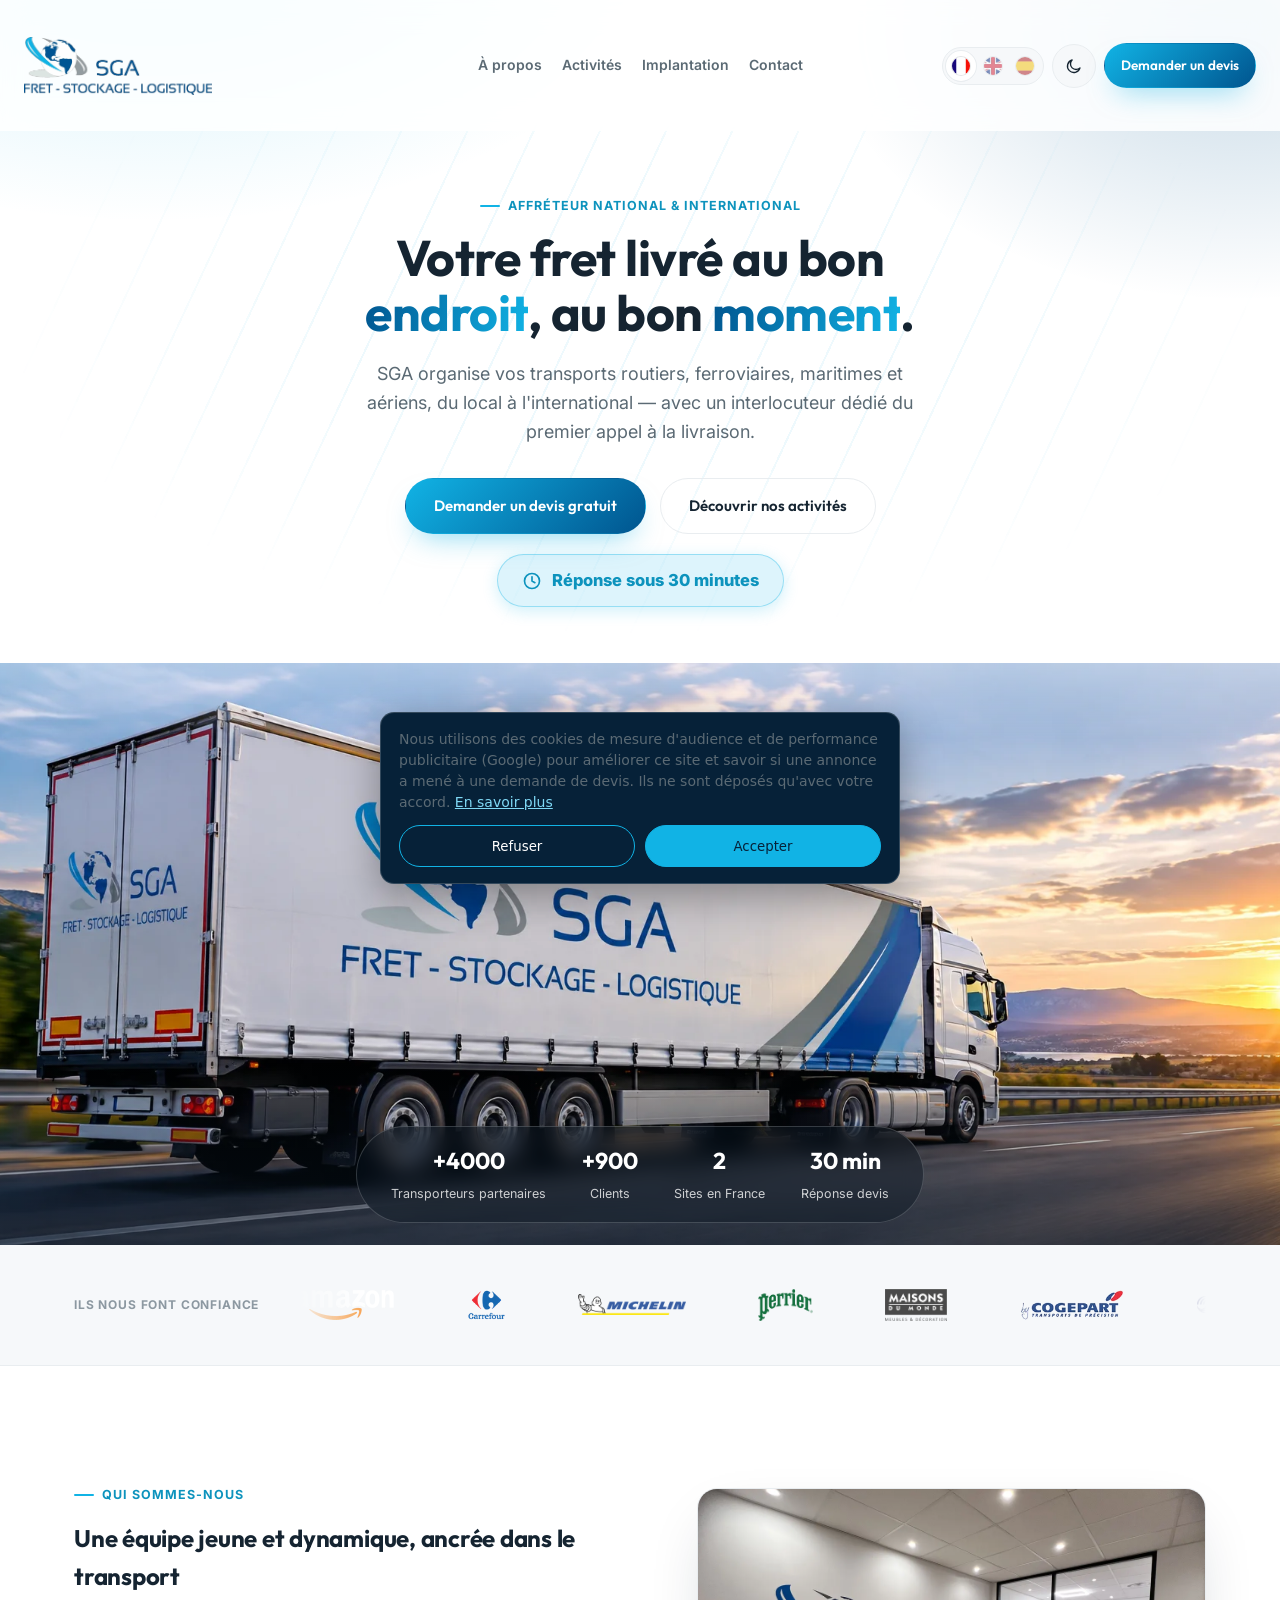
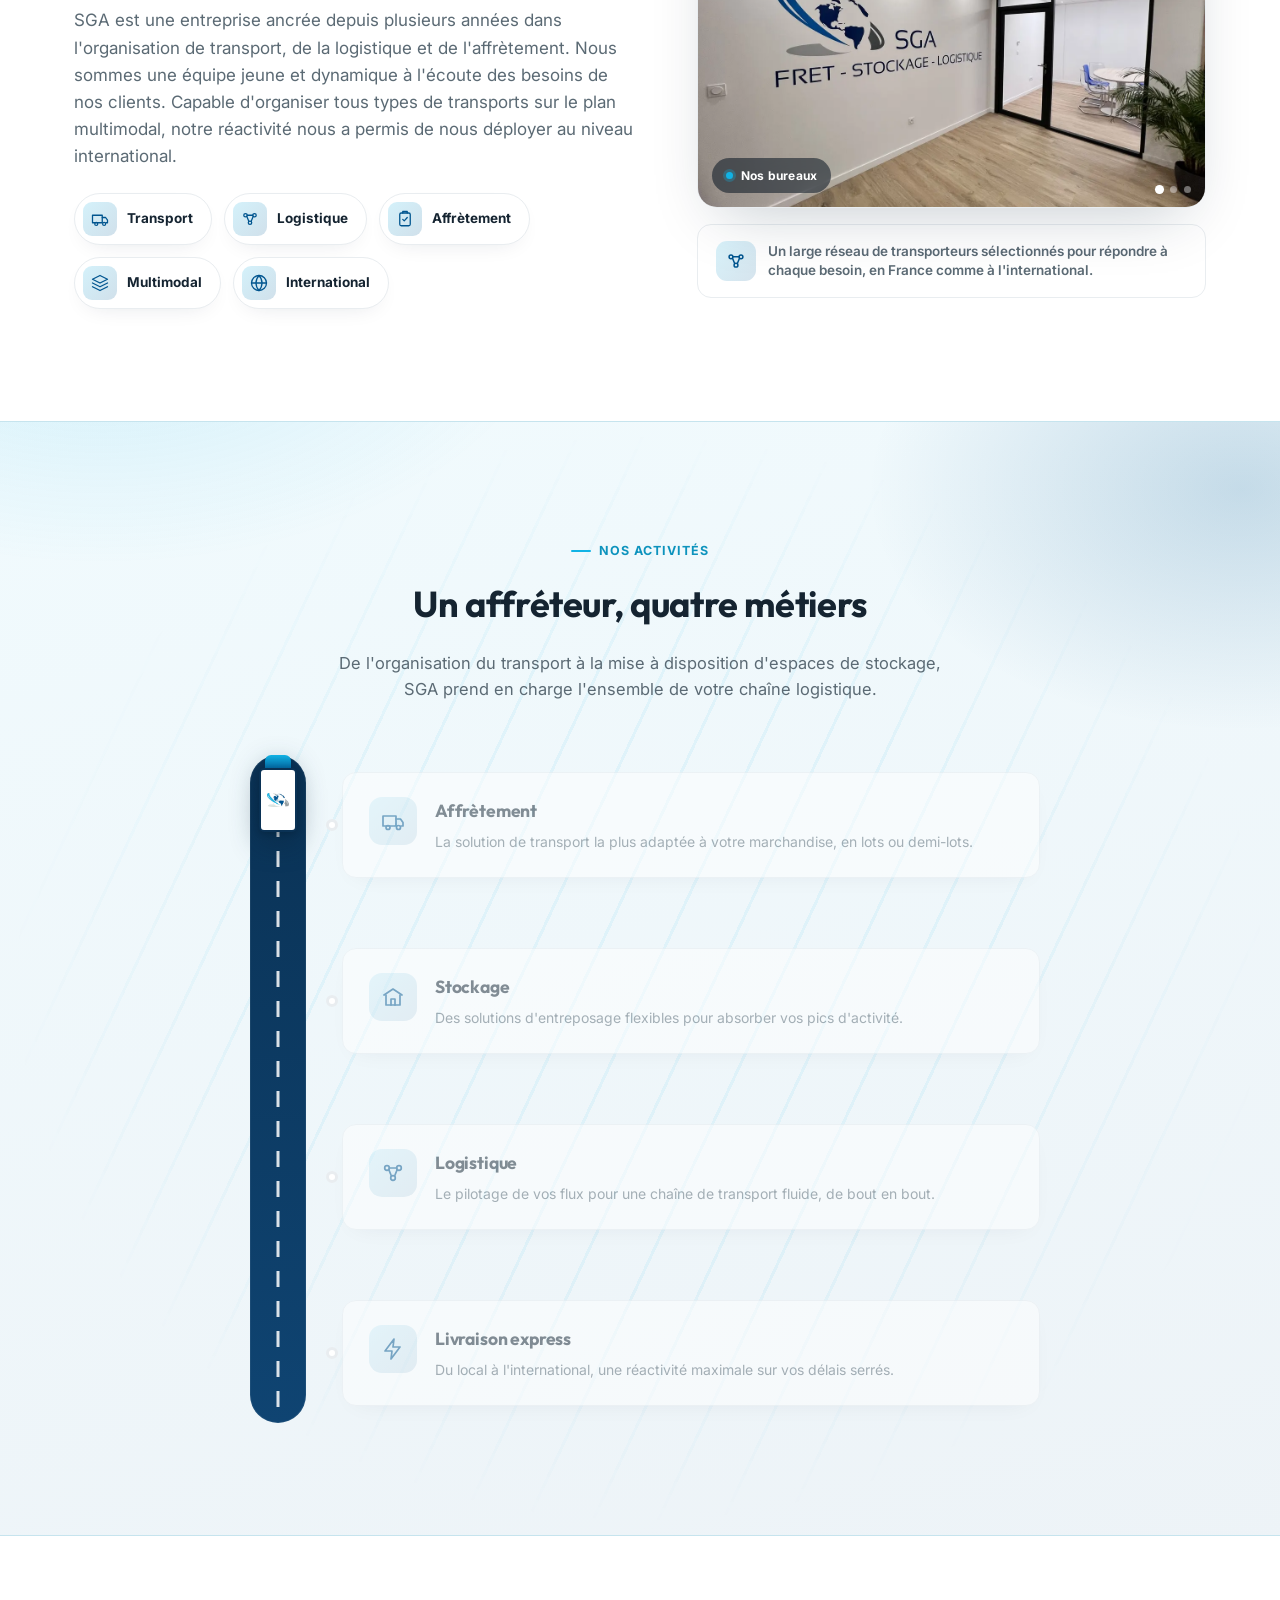
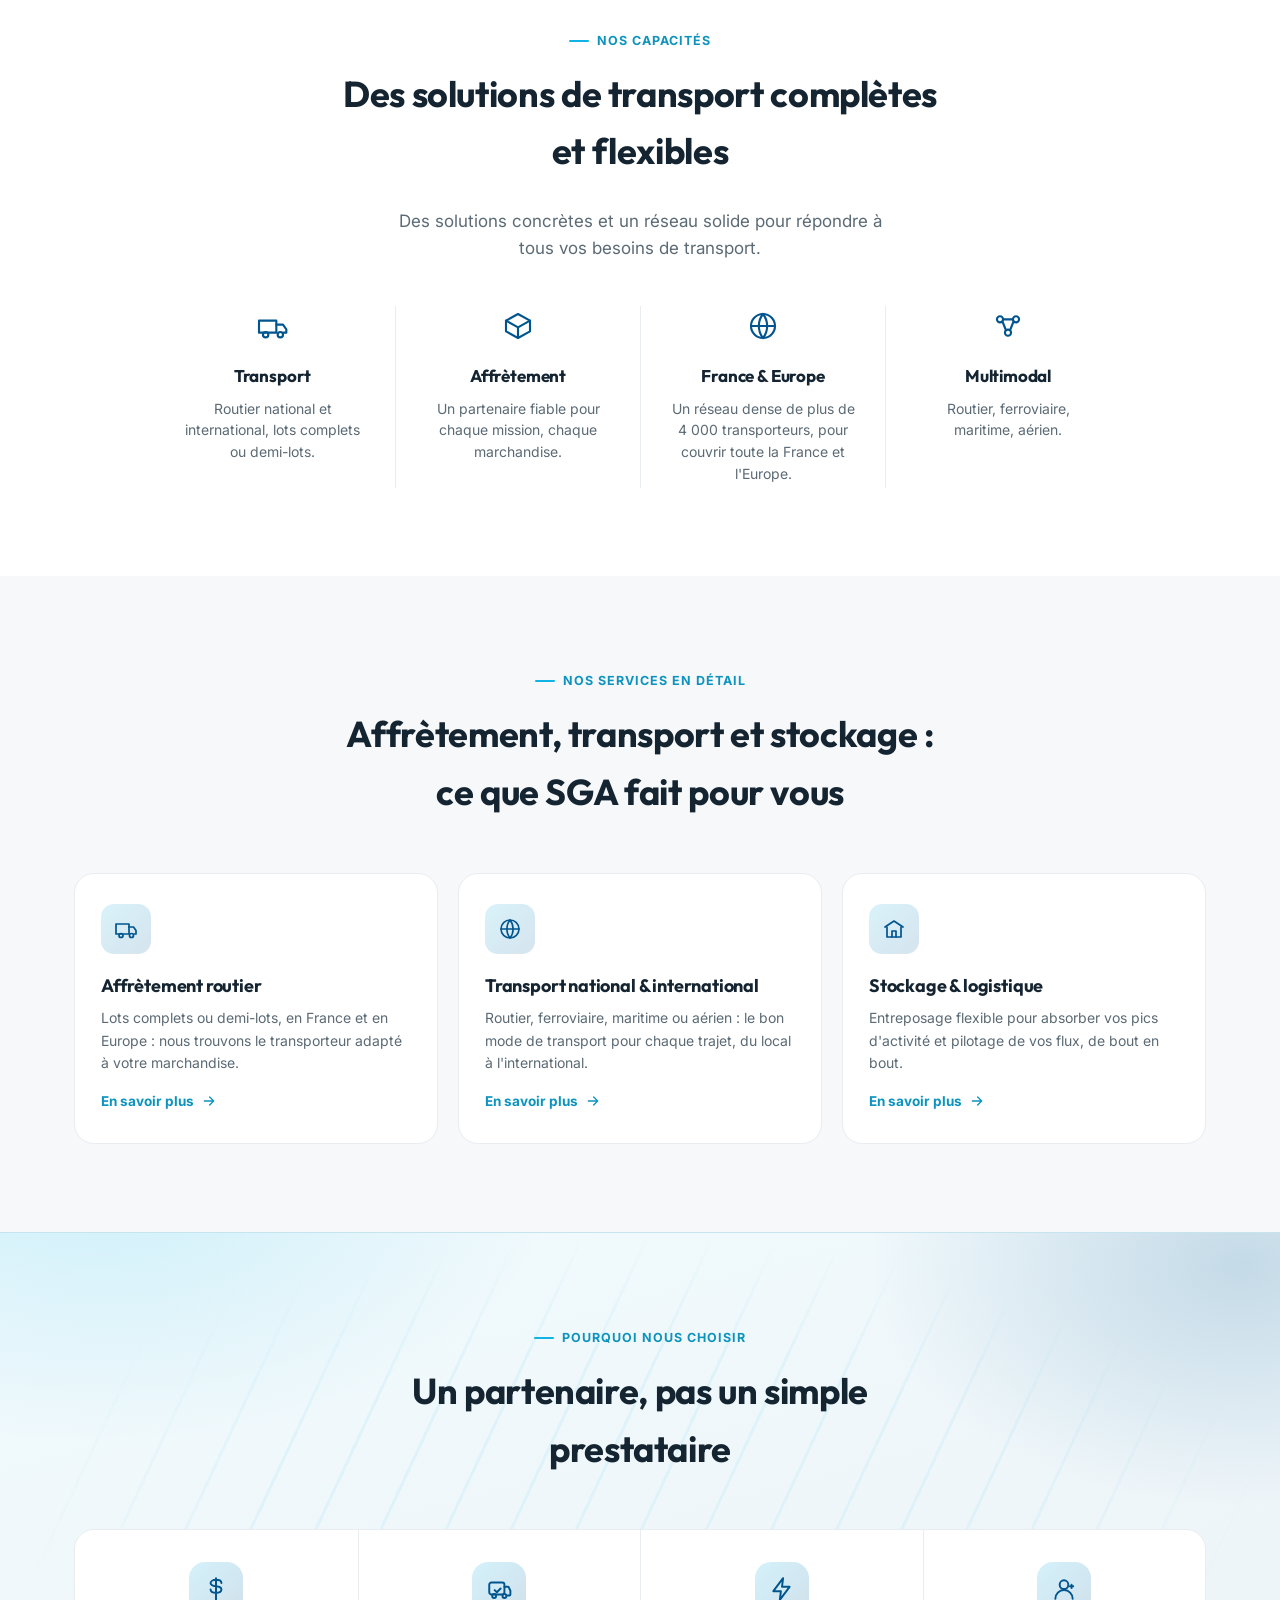
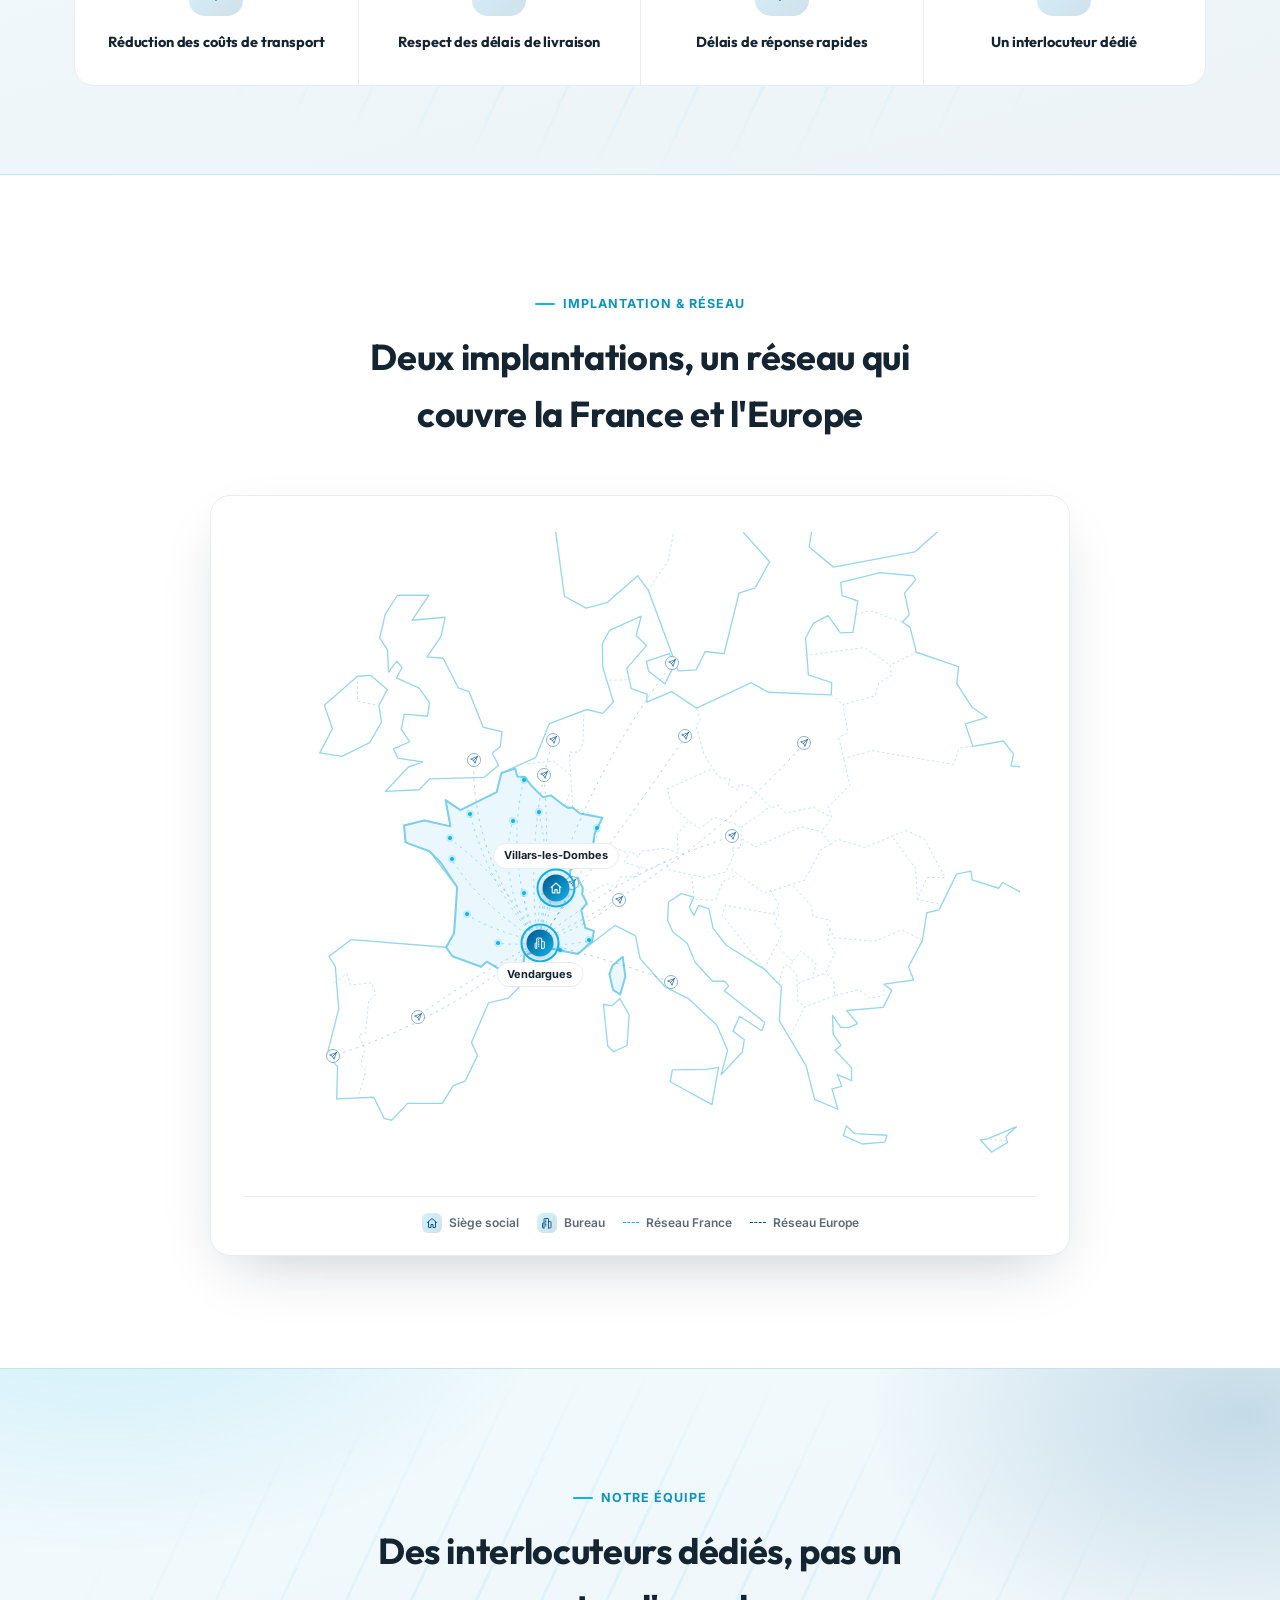
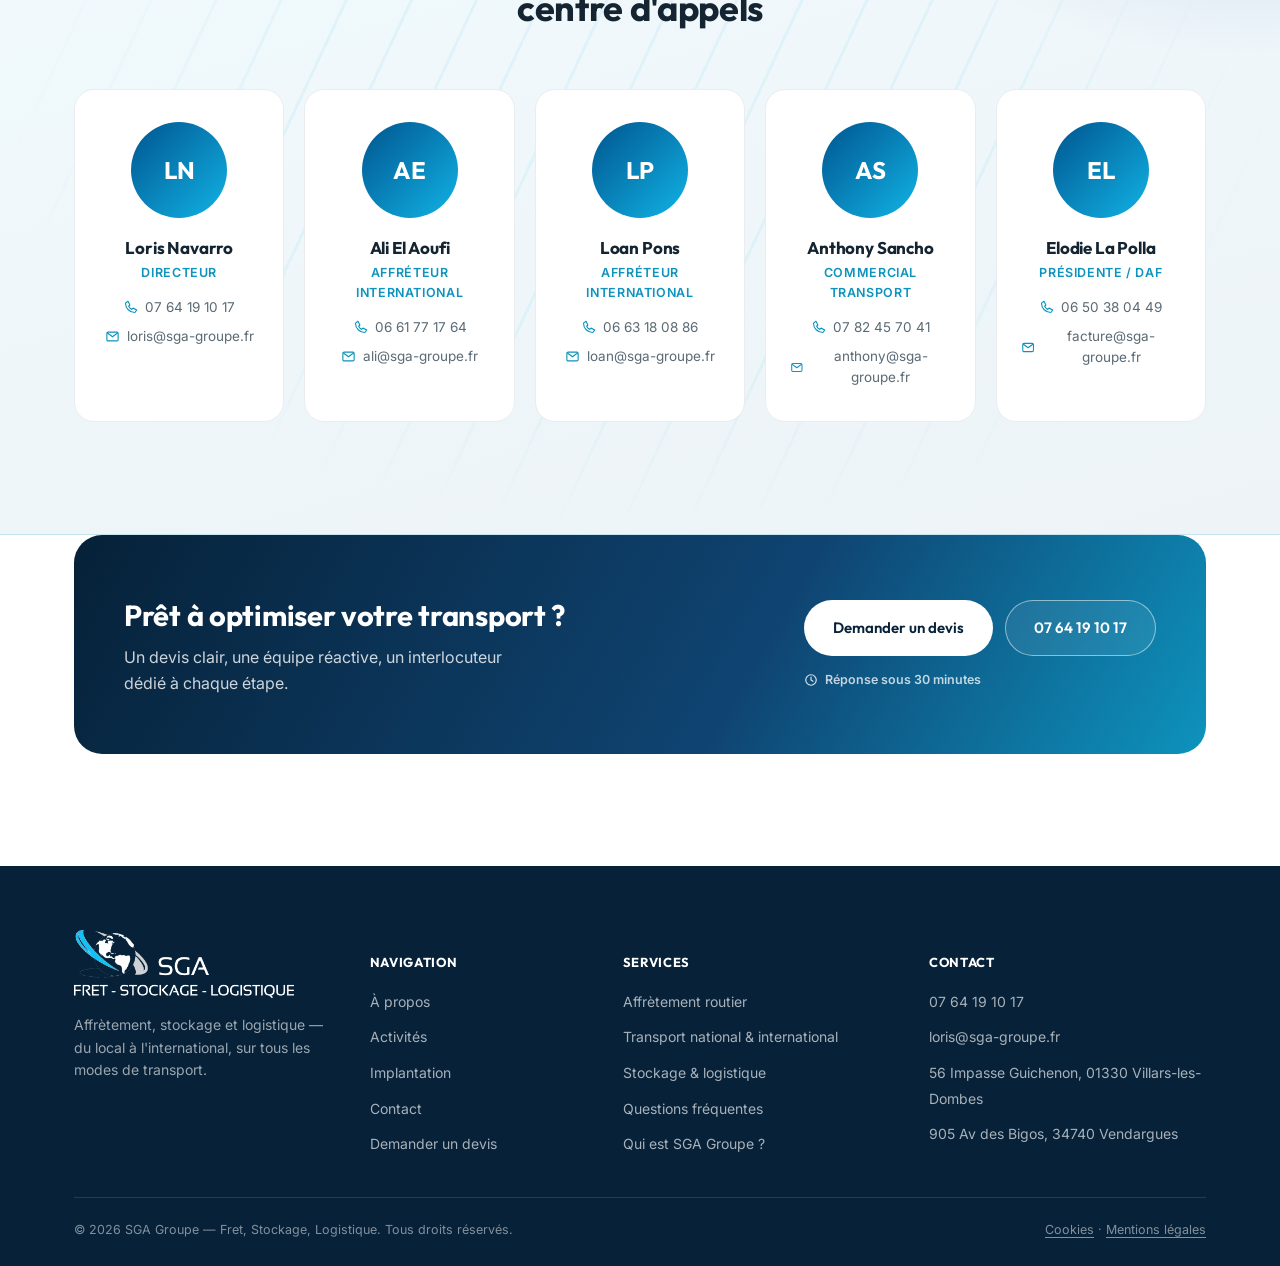
==== commit 030f8ebe: "Add files via upload" ====
--- a/index.html
+++ b/index.html
@@ -114,7 +114,7 @@
 <link rel="preconnect" href="https://fonts.googleapis.com">
 <link rel="preconnect" href="https://fonts.gstatic.com" crossorigin>
 <link href="https://fonts.googleapis.com/css2?family=Inter:wght@400;500;600;700&family=Outfit:wght@500;600;700;800&display=swap" rel="stylesheet">
-<link rel="stylesheet" href="style.css?v=7b860ea6">
+<link rel="stylesheet" href="style.css?v=325f6e37">
 <script>window.dataLayer=window.dataLayer||[];function gtag(){dataLayer.push(arguments);}gtag('consent','default',{ad_storage:'denied',ad_user_data:'denied',ad_personalization:'denied',analytics_storage:'denied',wait_for_update:500});try{var c=JSON.parse(localStorage.getItem('sga-consent')||'null');if(c&&c.v==='granted'){gtag('consent','update',{ad_storage:'granted',ad_user_data:'granted',ad_personalization:'granted',analytics_storage:'granted'});}}catch(e){}gtag('js',new Date());gtag('config','G-9LJT3M2RM1');</script>
 <script async src="https://www.googletagmanager.com/gtag/js?id=G-9LJT3M2RM1"></script>
 </head>
@@ -272,7 +272,7 @@
       <div class="road-lane">
         <div class="road-truck" id="roadTruck">
           <div class="truck-cab"></div>
-          <div class="truck-trailer"><img loading="lazy" src="icone-sga-groupe.webp" alt=""></div>
+          <div class="truck-trailer"><img loading="lazy" src="icone-sga-groupe.webp" alt="Logo SGA Groupe sur remorque de transport"></div>
         </div>
       </div>
       <div class="road-stops">
@@ -618,7 +618,7 @@
     </div>
     <div class="footer-bottom">
       <span>© <span id="year"></span> <span data-i18n="footer.rights">SGA Groupe — Fret, Stockage, Logistique. Tous droits réservés.</span></span>
-      <span class="footer-legal"><a href="mentions-legales" data-i18n="footer.legal">Mentions légales</a><span aria-hidden="true"> · </span><span data-i18n="footer.madeWith">Site réalisé avec Claude</span></span>
+      <span class="footer-legal"><a href="mentions-legales" data-i18n="footer.legal">Mentions légales</a></span>
     </div>
   </div>
 </footer>
@@ -900,7 +900,7 @@
 </div>
 <!-- ============================ /DEVIS VIEW ========================= -->
 
-<script src="tracking.js?v=7b860ea6" defer></script>
-<script src="script.js?v=7b860ea6"></script>
+<script src="tracking.js?v=325f6e37" defer></script>
+<script src="script.js?v=325f6e37"></script>
 </body>
 </html>
--- a/style.css
+++ b/style.css
@@ -97,7 +97,7 @@
   .burger{display:none;width:40px;height:40px;border-radius:10px;border:1px solid var(--surface-border);background:var(--bg-soft);align-items:center;justify-content:center;cursor:pointer;}
   .burger svg{width:20px;height:20px;}
   /* Desktop header: the nav sits in the free space between logo and actions (never overlaps, whatever the language). */
-  @media (min-width:981px){ .nav-inner{grid-template-columns:auto 1fr auto;} }
+  @media (min-width:981px){ .nav-inner{grid-template-columns:minmax(max-content,1fr) auto minmax(max-content,1fr);} }
   @media (min-width:981px) and (max-width:1399px){
     .nav-inner{gap:12px;}
     #site-header .wrap{padding:0 24px;}
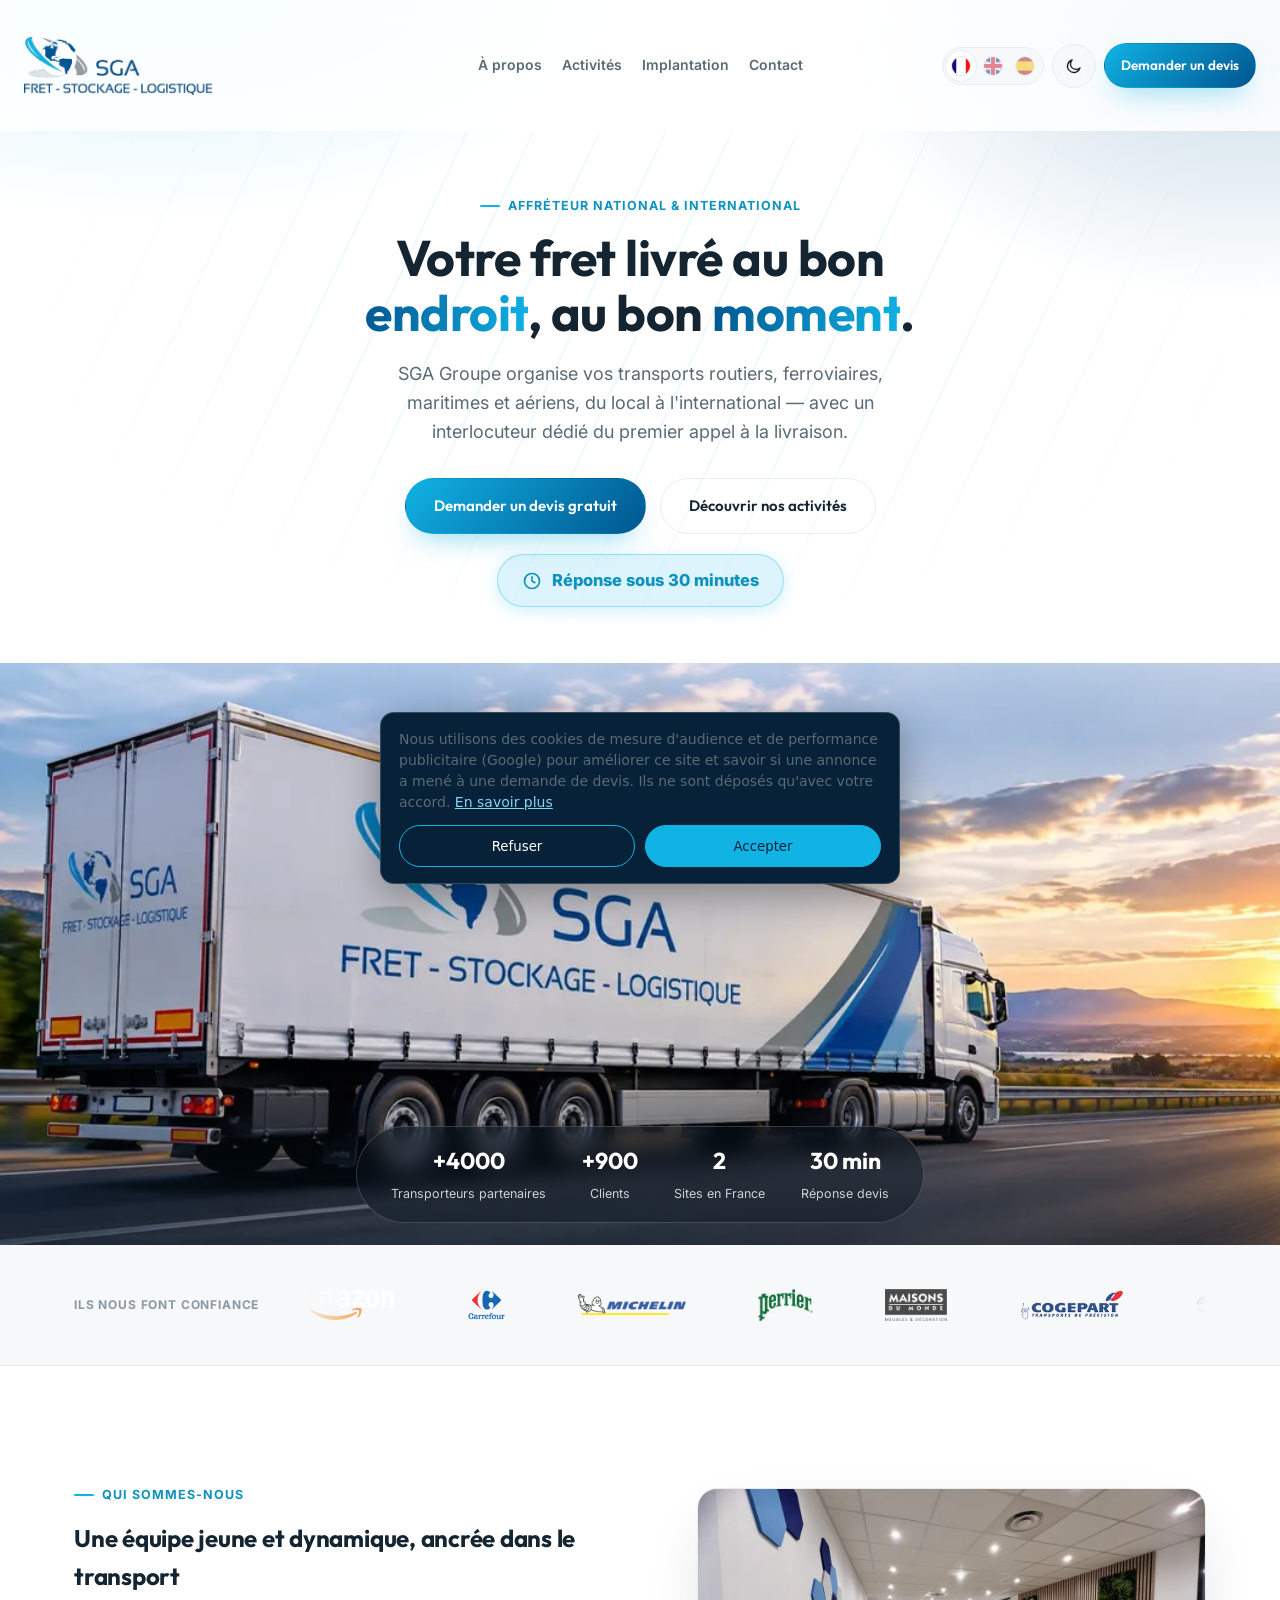
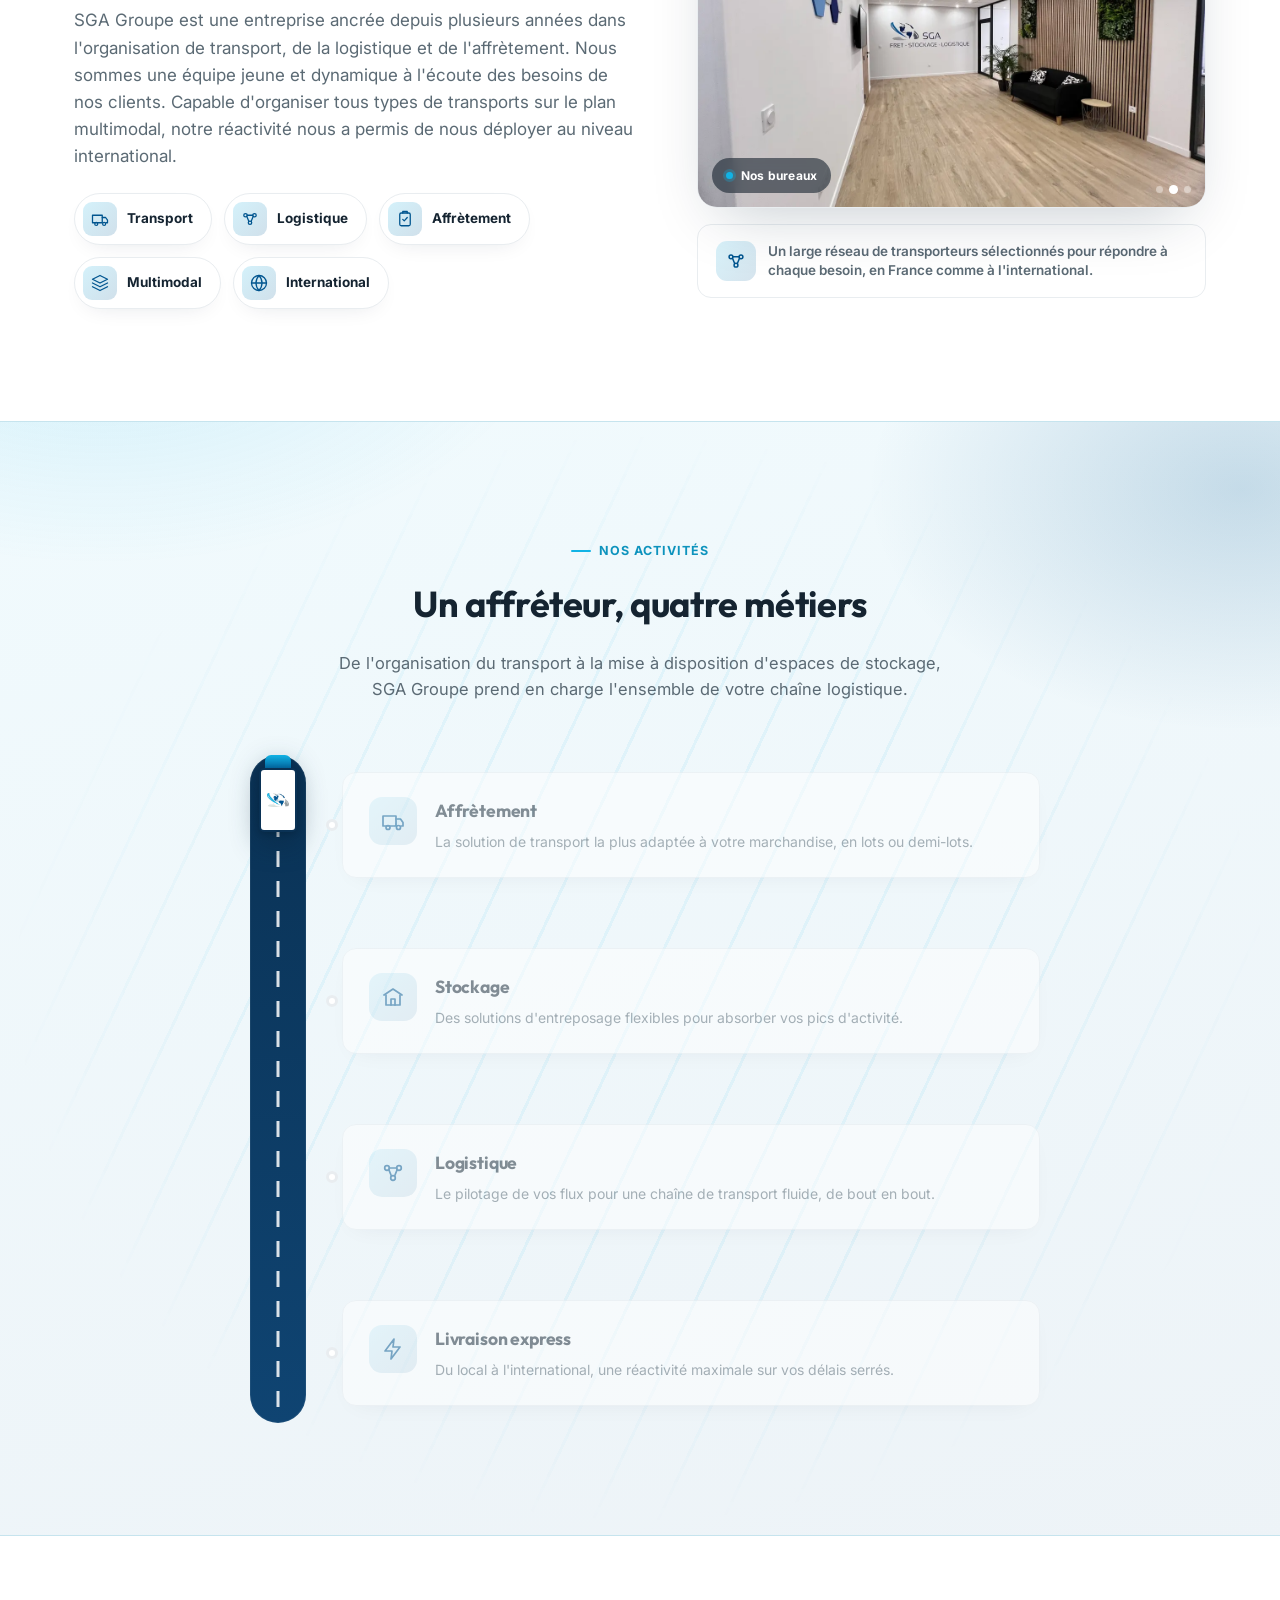
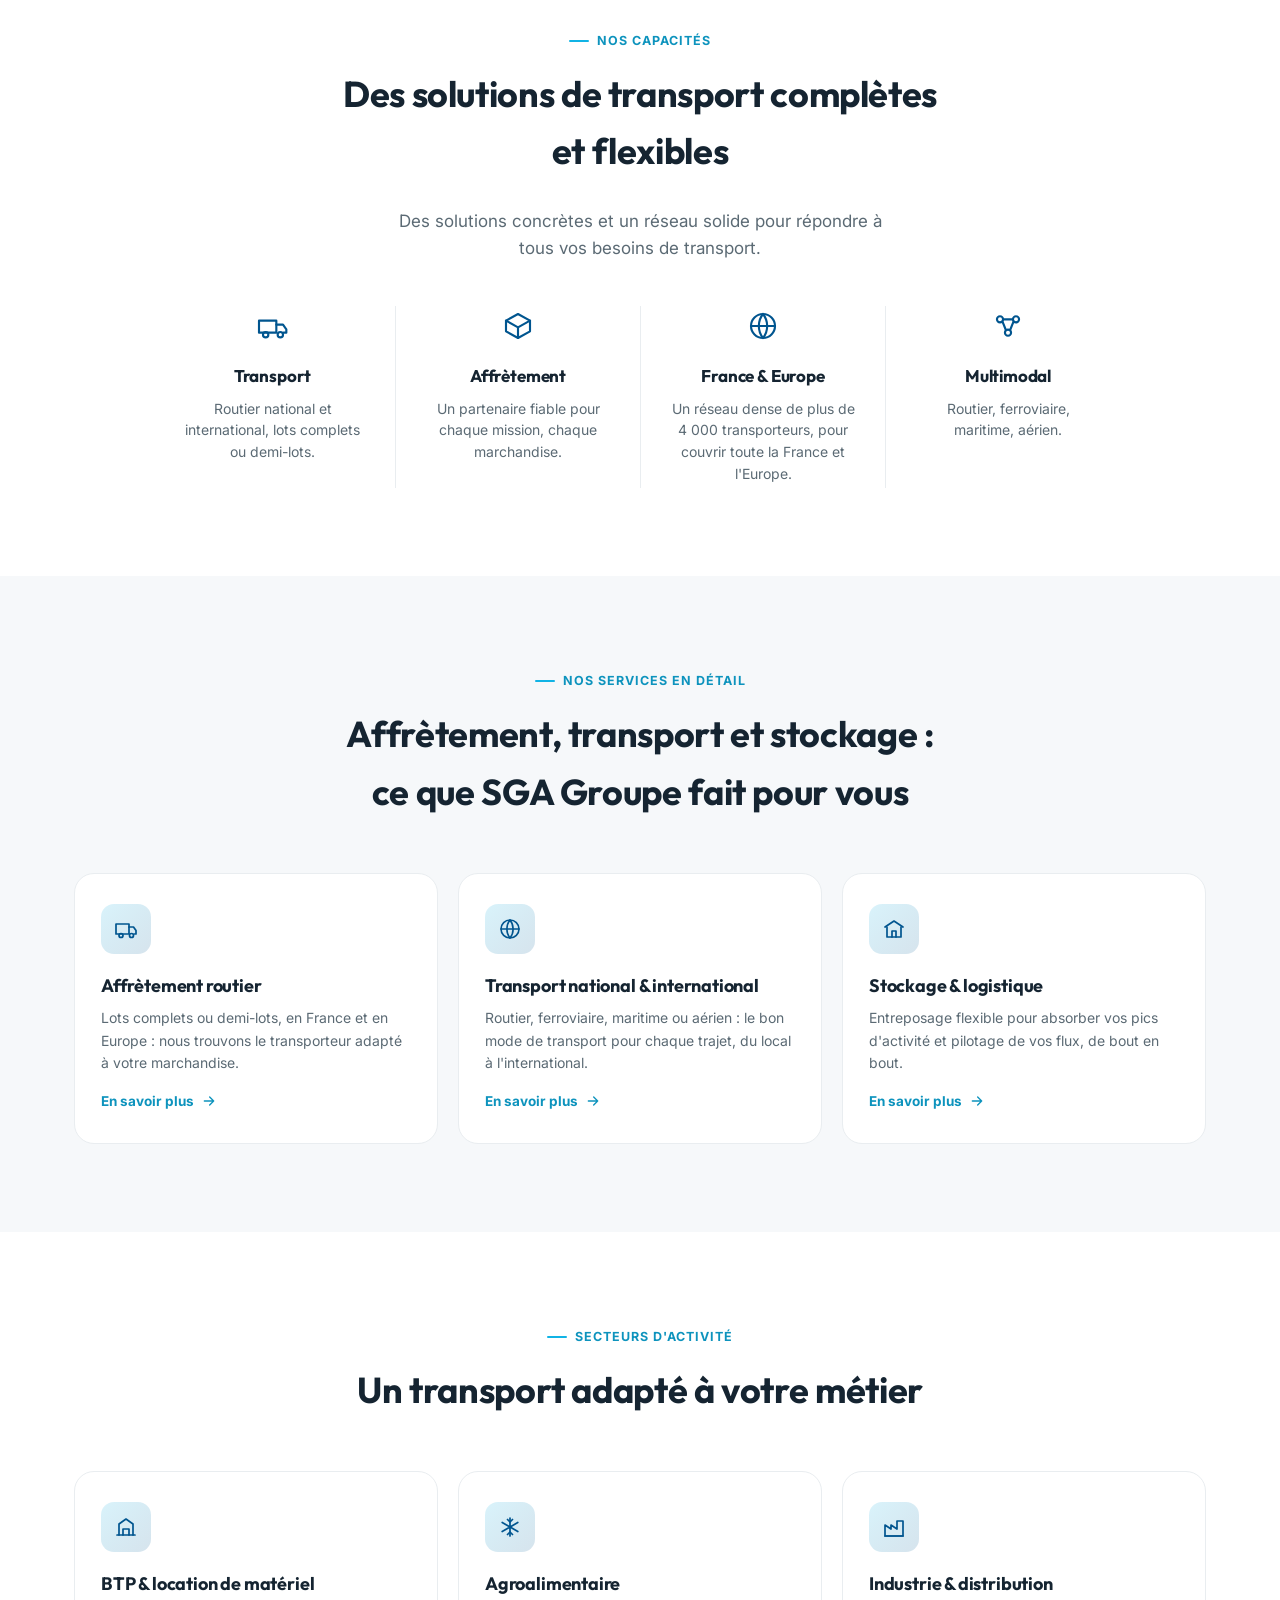
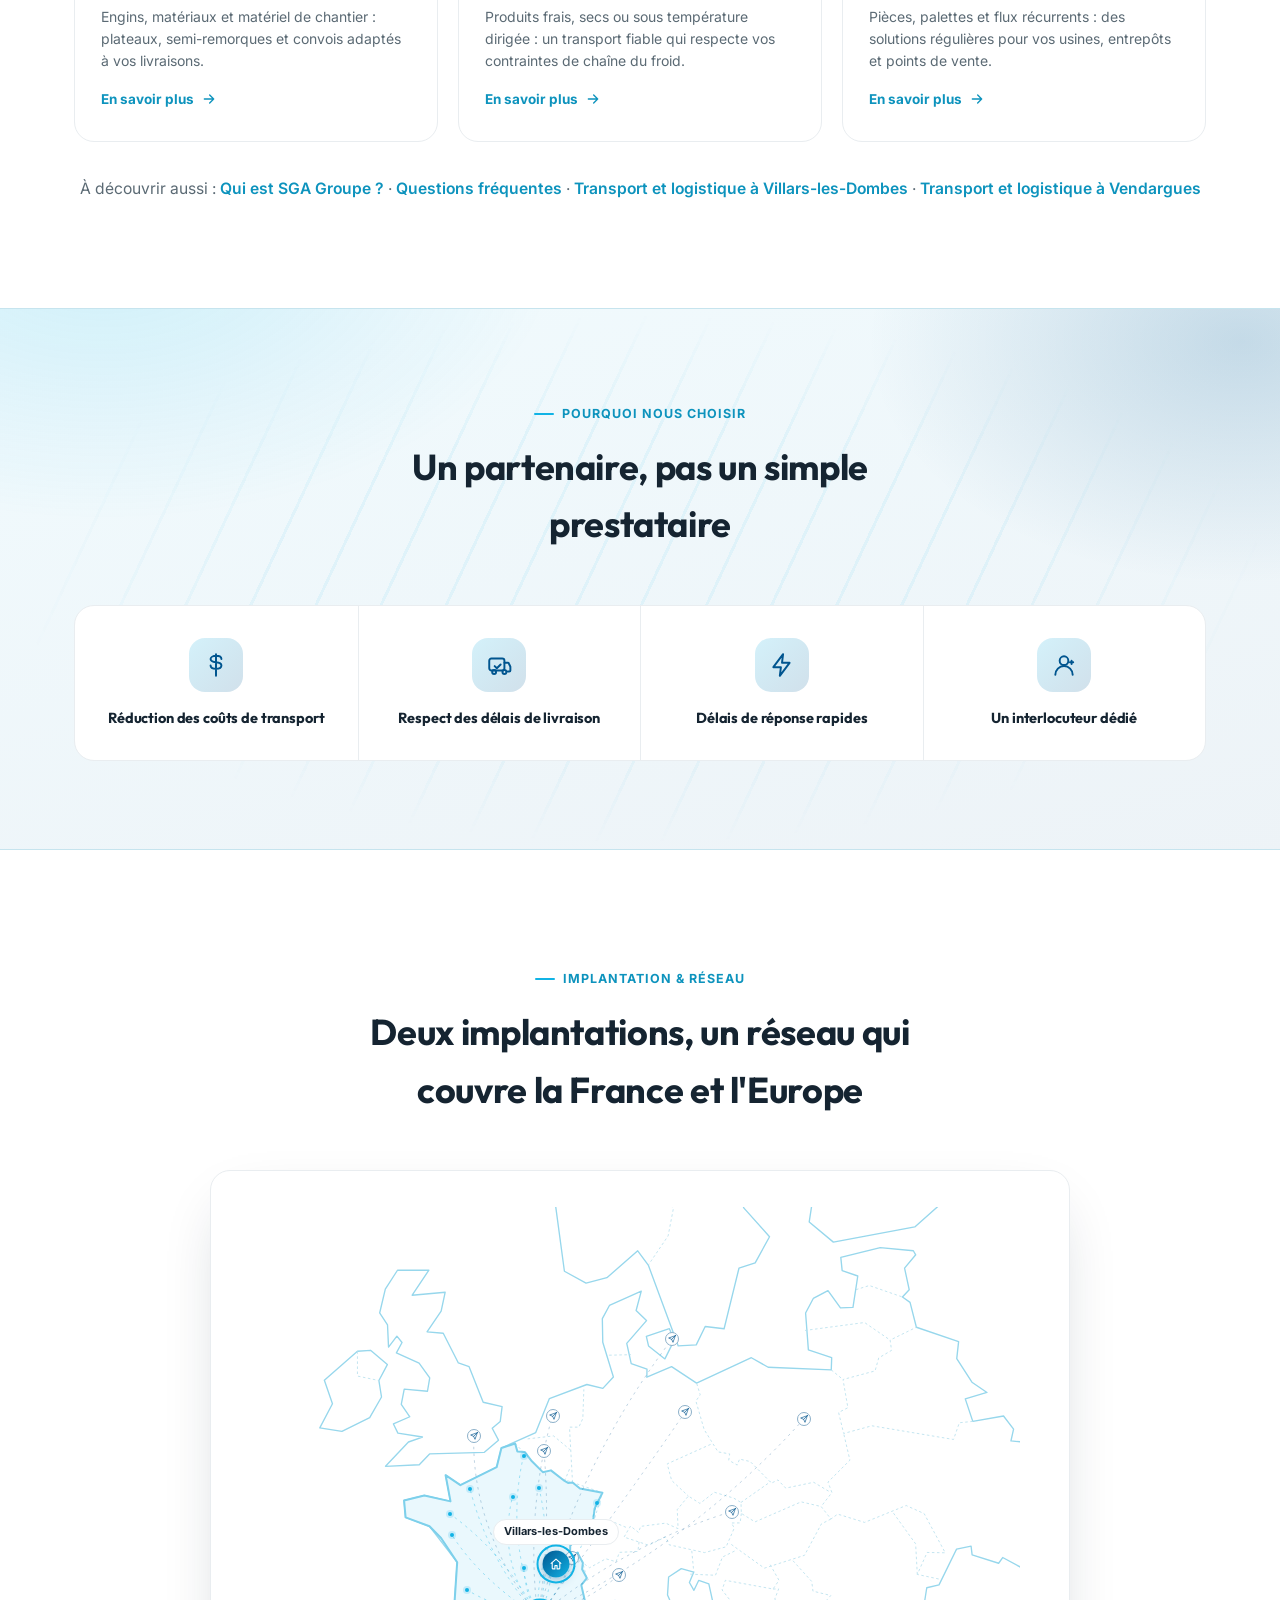
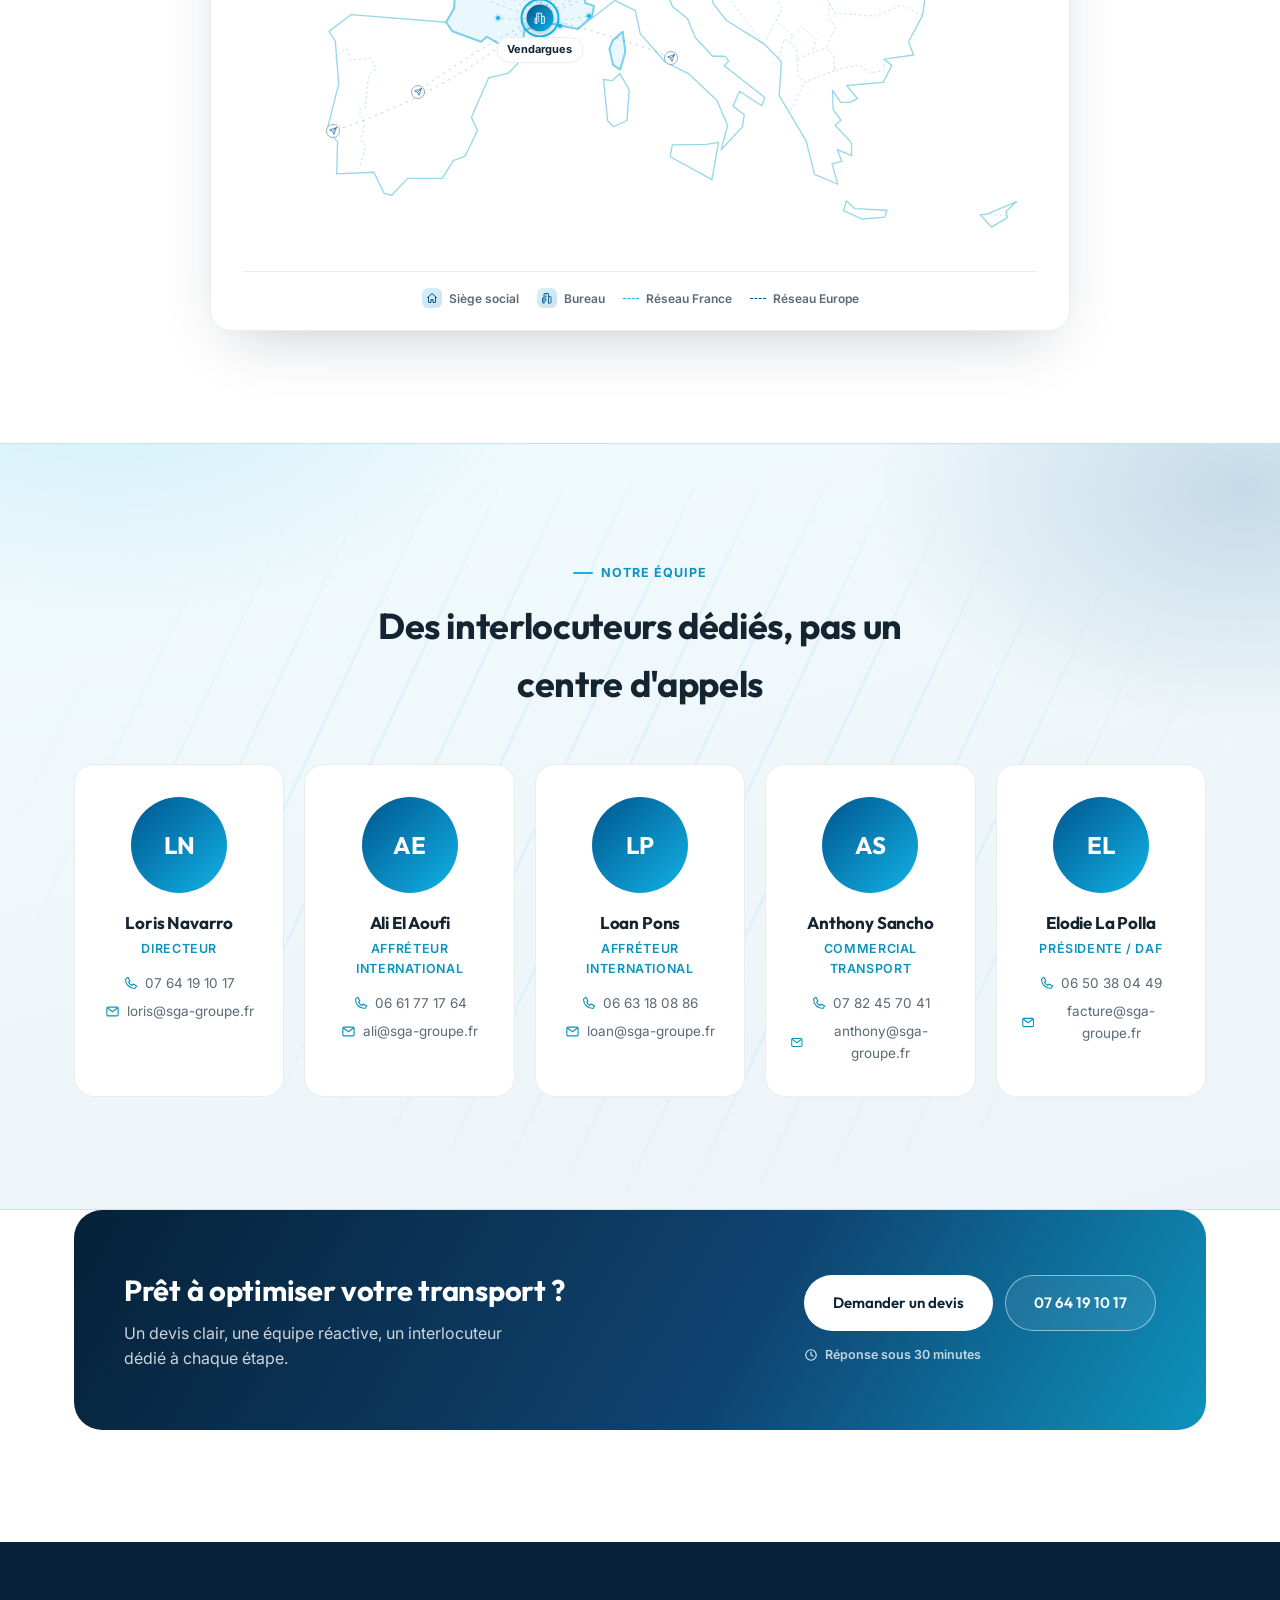
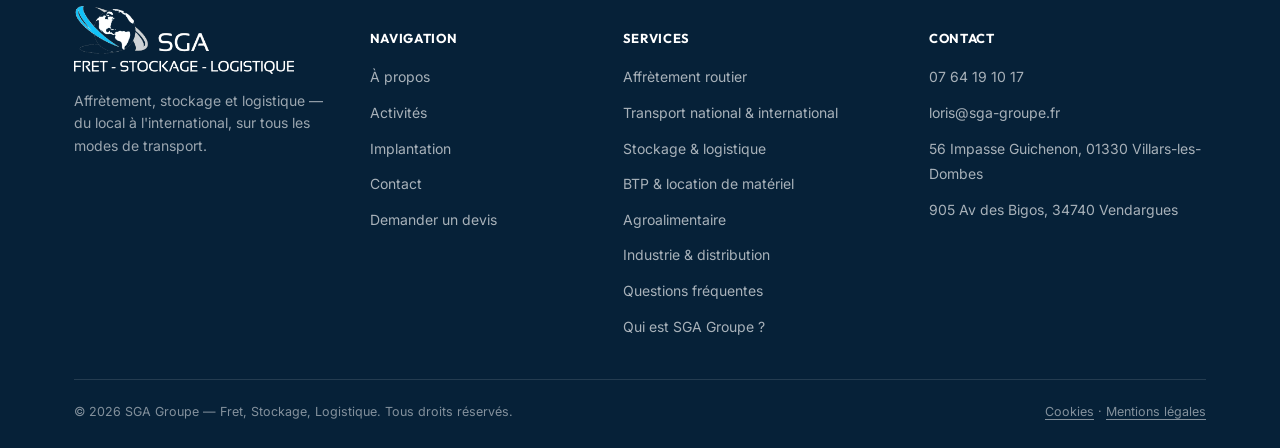
==== commit 5dd51826: "Add files via upload" ====
--- a/index.html
+++ b/index.html
@@ -4,7 +4,7 @@
 <meta charset="UTF-8">
 <meta name="viewport" content="width=device-width, initial-scale=1">
 <title>SGA Groupe | Affréteur routier national &amp; international</title>
-<meta name="description" content="SGA Groupe, entreprise d'affrètement : transport routier, ferroviaire, maritime et aérien, stockage et logistique en France et en Europe. Devis en 2 minutes.">
+<meta name="description" content="SGA Groupe, entreprise d'affrètement : transport routier, ferroviaire, maritime et aérien, stockage et logistique en France et en Europe. Devis gratuit, réponse sous 30 minutes.">
 <meta name="robots" content="index, follow, max-image-preview:large">
 <meta name="author" content="SGA Groupe">
 <meta name="theme-color" content="#062138">
@@ -15,7 +15,7 @@
 <meta property="og:type" content="website">
 <meta property="og:site_name" content="SGA Groupe">
 <meta property="og:title" content="SGA Groupe | Affréteur routier national &amp; international">
-<meta property="og:description" content="Affrètement, transport routier, ferroviaire, maritime et aérien, stockage et logistique. Un interlocuteur dédié du premier appel à la livraison — devis en 2 minutes.">
+<meta property="og:description" content="Affrètement, transport routier, ferroviaire, maritime et aérien, stockage et logistique. Un interlocuteur dédié du premier appel à la livraison — réponse sous 30 minutes.">
 <meta property="og:url" content="https://sga-groupe.fr/">
 <meta property="og:locale" content="fr_FR">
 <meta property="og:image" content="https://sga-groupe.fr/og-image.jpg">
@@ -24,7 +24,7 @@
 <meta property="og:image:alt" content="SGA Groupe — affréteur routier national et international">
 <meta name="twitter:card" content="summary_large_image">
 <meta name="twitter:title" content="SGA Groupe | Affréteur routier national &amp; international">
-<meta name="twitter:description" content="Affrètement, transport routier, ferroviaire, maritime et aérien, stockage et logistique. Devis en 2 minutes.">
+<meta name="twitter:description" content="Affrètement, transport routier, ferroviaire, maritime et aérien, stockage et logistique. Devis gratuit, réponse sous 30 minutes.">
 <meta name="twitter:image" content="https://sga-groupe.fr/og-image.jpg">
 <script type="application/ld+json">
 {
@@ -111,10 +111,11 @@
   ]
 }
 </script>
+<link rel="preload" as="image" href="camion-transport-routier-sga-groupe-1280.webp" imagesrcset="camion-transport-routier-sga-groupe-800.webp 800w, camion-transport-routier-sga-groupe-1280.webp 1280w, camion-transport-routier-sga-groupe.webp 2048w" imagesizes="100vw" fetchpriority="high">
 <link rel="preconnect" href="https://fonts.googleapis.com">
 <link rel="preconnect" href="https://fonts.gstatic.com" crossorigin>
-<link href="https://fonts.googleapis.com/css2?family=Inter:wght@400;500;600;700&family=Outfit:wght@500;600;700;800&display=swap" rel="stylesheet">
-<link rel="stylesheet" href="style.css?v=325f6e37">
+<link rel="preload" as="style" href="https://fonts.googleapis.com/css2?family=Inter:wght@400;500;600;700&family=Outfit:wght@500;600;700;800&display=swap" onload="this.onload=null;this.rel='stylesheet'"><noscript><link rel="stylesheet" href="https://fonts.googleapis.com/css2?family=Inter:wght@400;500;600;700&family=Outfit:wght@500;600;700;800&display=swap"></noscript>
+<link rel="stylesheet" href="style.css?v=20261029">
 <script>window.dataLayer=window.dataLayer||[];function gtag(){dataLayer.push(arguments);}gtag('consent','default',{ad_storage:'denied',ad_user_data:'denied',ad_personalization:'denied',analytics_storage:'denied',wait_for_update:500});try{var c=JSON.parse(localStorage.getItem('sga-consent')||'null');if(c&&c.v==='granted'){gtag('consent','update',{ad_storage:'granted',ad_user_data:'granted',ad_personalization:'granted',analytics_storage:'granted'});}}catch(e){}gtag('js',new Date());gtag('config','G-9LJT3M2RM1');</script>
 <script async src="https://www.googletagmanager.com/gtag/js?id=G-9LJT3M2RM1"></script>
 </head>
@@ -128,8 +129,8 @@
 <header id="site-header">
   <div class="wrap nav-inner">
     <a href="#accueil" class="brand">
-      <img class="brand-light" src="logo-sga-groupe.webp" alt="SGA Groupe">
-      <img class="brand-dark" src="logo-sga-groupe-blanc.webp" alt="SGA Groupe">
+      <img class="brand-light" src="logo-sga-groupe.webp" alt="SGA Groupe" width="1568" height="485">
+      <img class="brand-dark" src="logo-sga-groupe-blanc.webp" alt="SGA Groupe" width="1568" height="485">
     </a>
     <nav class="main-nav" id="mainNav">
       <a href="#apropos" data-i18n="nav.about">À propos</a>
@@ -148,9 +149,9 @@
         <svg viewBox="0 0 24 24" aria-hidden="true"><rect width="24" height="24" rx="5" fill="#0A66C2"/><path fill="#fff" d="M7.6 9.3H4.9V19h2.7V9.3ZM6.25 5.02a1.57 1.57 0 1 0 0 3.14 1.57 1.57 0 0 0 0-3.14ZM19.5 19h-2.69v-5.1c0-1.22-.02-2.78-1.7-2.78-1.7 0-1.96 1.33-1.96 2.7V19H10.46V9.3h2.58v1.32h.04c.36-.68 1.24-1.4 2.56-1.4 2.74 0 3.82 1.8 3.82 4.4V19Z"/></svg>
       </a>
       <div class="lang-switch" id="langSwitchDesktop">
-        <button type="button" class="lang-btn active" data-lang="fr" title="Français" aria-label="Français"><img src="drapeau-fr.webp" alt="Français" draggable="false"></button>
-        <button type="button" class="lang-btn" data-lang="en" title="English" aria-label="English"><img src="drapeau-en.webp" alt="English" draggable="false"></button>
-        <button type="button" class="lang-btn" data-lang="es" title="Español" aria-label="Español"><img src="drapeau-es.webp" alt="Español" draggable="false"></button>
+        <button type="button" class="lang-btn active" data-lang="fr" title="Français" aria-label="Français"><img src="drapeau-fr.webp" alt="Français" draggable="false" width="180" height="118"></button>
+        <button type="button" class="lang-btn" data-lang="en" title="English" aria-label="English"><img src="drapeau-en.webp" alt="English" draggable="false" width="180" height="90"></button>
+        <button type="button" class="lang-btn" data-lang="es" title="Español" aria-label="Español"><img src="drapeau-es.webp" alt="Español" draggable="false" width="180" height="118"></button>
       </div>
       <button class="theme-toggle" id="themeToggle" aria-label="Changer de thème" type="button">
         <svg class="moon" viewBox="0 0 24 24" fill="none" stroke="currentColor" stroke-width="1.8" stroke-linecap="round" stroke-linejoin="round"><path d="M20 14.5A8.5 8.5 0 1 1 9.5 4a7 7 0 0 0 10.5 10.5Z"/></svg>
@@ -168,7 +169,7 @@
 <section id="accueil">
   <div class="hero-copy reveal">
     <h1><span class="eyebrow h1-kicker" data-i18n="hero.eyebrow">Affréteur national &amp; international</span><span class="h1-main" data-i18n-html="hero.title">Votre fret livré au bon <em>endroit</em>, au bon <em>moment</em>.</span></h1>
-    <p data-i18n="hero.sub">SGA organise vos transports routiers, ferroviaires, maritimes et aériens, du local à l'international — avec un interlocuteur dédié du premier appel à la livraison.</p>
+    <p data-i18n="hero.sub">SGA Groupe organise vos transports routiers, ferroviaires, maritimes et aériens, du local à l'international — avec un interlocuteur dédié du premier appel à la livraison.</p>
     <div class="hero-actions">
       <a href="#devis" class="btn btn-primary" data-i18n="hero.ctaQuote">Demander un devis gratuit</a>
       <a href="#activites" class="btn btn-ghost" data-i18n="hero.ctaActivities">Découvrir nos activités</a>
@@ -179,7 +180,7 @@
     </div>
   </div>
   <div class="hero-media reveal">
-    <div class="frame"><img src="camion-transport-routier-sga-groupe.webp" alt="Camion de transport routier SGA Groupe" fetchpriority="high" width="2048" height="768"></div>
+    <div class="frame"><img src="camion-transport-routier-sga-groupe.webp" srcset="camion-transport-routier-sga-groupe-800.webp 800w, camion-transport-routier-sga-groupe-1280.webp 1280w, camion-transport-routier-sga-groupe.webp 2048w" sizes="100vw" alt="Camion de transport routier SGA Groupe" fetchpriority="high" decoding="async" width="2048" height="768"></div>
     <div class="hero-stats">
       <div class="hero-stats-inner">
         <div class="stat"><b>+4000</b><span data-i18n="stat.collab">Transporteurs partenaires</span></div>
@@ -197,14 +198,14 @@
     <span class="trust-label" data-i18n="trust.label">Ils nous font confiance</span>
     <div class="marquee">
       <div class="marquee-track" id="marqueeTrack">
-        <img loading="lazy" src="client-amazon.webp" alt="Amazon">
-        <img loading="lazy" src="client-carrefour.webp" alt="Carrefour">
-        <img loading="lazy" src="client-michelin.webp" alt="Michelin">
-        <img loading="lazy" src="client-perrier.webp" alt="Perrier">
-        <img loading="lazy" src="client-maisons-du-monde.webp" alt="Maisons du Monde">
-        <img loading="lazy" src="client-cogepart.webp" alt="Cogepart">
-        <img loading="lazy" src="client-airbus.webp" alt="Airbus">
-        <img loading="lazy" src="client-bollore.webp" alt="Bolloré">
+        <img loading="lazy" src="client-amazon.webp" alt="Amazon" width="204" height="64">
+        <img loading="lazy" src="client-carrefour.webp" alt="Carrefour" width="60" height="50">
+        <img loading="lazy" src="client-michelin.webp" alt="Michelin" width="512" height="100">
+        <img loading="lazy" src="client-perrier.webp" alt="Perrier" width="505" height="291">
+        <img loading="lazy" src="client-maisons-du-monde.webp" alt="Maisons du Monde" width="276" height="143">
+        <img loading="lazy" src="client-cogepart.webp" alt="Cogepart" width="172" height="52">
+        <img loading="lazy" src="client-airbus.webp" alt="Airbus" width="898" height="140">
+        <img loading="lazy" src="client-bollore.webp" alt="Bolloré" width="417" height="140">
       </div>
     </div>
   </div>
@@ -216,7 +217,7 @@
     <div class="about-text reveal">
       <span class="eyebrow" data-i18n="about.eyebrow">Qui sommes-nous</span>
       <h2 data-i18n="about.title">Une équipe jeune et dynamique, ancrée dans le transport</h2>
-      <p data-i18n="about.text">SGA est une entreprise ancrée depuis plusieurs années dans l'organisation de transport, de la logistique et de l'affrètement. Nous sommes une équipe jeune et dynamique à l'écoute des besoins de nos clients. Capable d'organiser tous types de transports sur le plan multimodal, notre réactivité nous a permis de nous déployer au niveau international.</p>
+      <p data-i18n="about.text">SGA Groupe est une entreprise ancrée depuis plusieurs années dans l'organisation de transport, de la logistique et de l'affrètement. Nous sommes une équipe jeune et dynamique à l'écoute des besoins de nos clients. Capable d'organiser tous types de transports sur le plan multimodal, notre réactivité nous a permis de nous déployer au niveau international.</p>
       <div class="about-notions">
         <div class="notion-chip">
           <div class="icon-wrap"><svg viewBox="0 0 24 24" fill="none" stroke="currentColor" stroke-width="1.7" stroke-linecap="round" stroke-linejoin="round"><rect x="2" y="7" width="13" height="10"/><path d="M15 10h4.5L22 13.5V17h-2"/><circle cx="7" cy="18.5" r="2"/><circle cx="17.5" cy="18.5" r="2"/></svg></div>
@@ -266,13 +267,13 @@
     <div class="section-head center">
       <span class="eyebrow" style="justify-content:center;" data-i18n="activities.eyebrow">Nos activités</span>
       <h2 data-i18n="activities.title">Un affréteur, quatre métiers</h2>
-      <p data-i18n="activities.sub">De l'organisation du transport à la mise à disposition d'espaces de stockage, SGA prend en charge l'ensemble de votre chaîne logistique.</p>
+      <p data-i18n="activities.sub">De l'organisation du transport à la mise à disposition d'espaces de stockage, SGA Groupe prend en charge l'ensemble de votre chaîne logistique.</p>
     </div>
     <div class="road-timeline" id="roadTimeline">
       <div class="road-lane">
         <div class="road-truck" id="roadTruck">
           <div class="truck-cab"></div>
-          <div class="truck-trailer"><img loading="lazy" src="icone-sga-groupe.webp" alt="Logo SGA Groupe sur remorque de transport"></div>
+          <div class="truck-trailer"><img loading="lazy" src="icone-sga-groupe.webp" alt="Logo SGA Groupe sur remorque de transport" width="518" height="337"></div>
         </div>
       </div>
       <div class="road-stops">
@@ -359,7 +360,7 @@
   <div class="wrap">
     <div class="section-head center">
       <span class="eyebrow" style="justify-content:center;" data-i18n="svc.eyebrow">Nos services en détail</span>
-      <h2 data-i18n="svc.title">Affrètement, transport et stockage : ce que SGA fait pour vous</h2>
+      <h2 data-i18n="svc.title">Affrètement, transport et stockage : ce que SGA Groupe fait pour vous</h2>
     </div>
     <div class="svc-grid reveal">
       <a class="card svc-card" href="affretement-routier">
@@ -381,6 +382,43 @@
         <span class="svc-more"><span data-i18n="svc.more">En savoir plus</span><svg viewBox="0 0 24 24" fill="none" stroke="currentColor" stroke-width="2" stroke-linecap="round" stroke-linejoin="round" aria-hidden="true"><path d="M5 12h14M13 6l6 6-6 6"/></svg></span>
       </a>
     </div>
+  </div>
+</section>
+
+<!-- ================= SECTEURS ================= -->
+<section id="secteurs" class="section tight">
+  <div class="wrap">
+    <div class="section-head center">
+      <span class="eyebrow" style="justify-content:center;" data-i18n="sec.eyebrow">Secteurs d'activité</span>
+      <h2 data-i18n="sec.title">Un transport adapté à votre métier</h2>
+    </div>
+    <div class="svc-grid reveal">
+      <a class="card svc-card" href="transport-btp-location-materiel">
+        <div class="icon-wrap"><svg viewBox="0 0 24 24" fill="none" stroke="currentColor" stroke-width="1.7" stroke-linecap="round" stroke-linejoin="round"><path d="M3 20h18"/><path d="M5 20V9l7-5 7 5v11"/><path d="M9 20v-6h6v6"/></svg></div>
+        <h3 data-i18n="sec.btp.title">BTP &amp; location de matériel</h3>
+        <p data-i18n="sec.btp.text">Engins, matériaux et matériel de chantier : plateaux, semi-remorques et convois adaptés à vos livraisons.</p>
+        <span class="svc-more"><span data-i18n="svc.more">En savoir plus</span><svg viewBox="0 0 24 24" fill="none" stroke="currentColor" stroke-width="2" stroke-linecap="round" stroke-linejoin="round" aria-hidden="true"><path d="M5 12h14M13 6l6 6-6 6"/></svg></span>
+      </a>
+      <a class="card svc-card" href="transport-agroalimentaire">
+        <div class="icon-wrap"><svg viewBox="0 0 24 24" fill="none" stroke="currentColor" stroke-width="1.7" stroke-linecap="round" stroke-linejoin="round"><path d="M12 3v18M4.2 7.5l15.6 9M4.2 16.5l15.6-9"/><path d="M9.5 4.5 12 7l2.5-2.5M9.5 19.5 12 17l2.5 2.5"/></svg></div>
+        <h3 data-i18n="sec.agro.title">Agroalimentaire</h3>
+        <p data-i18n="sec.agro.text">Produits frais, secs ou sous température dirigée : un transport fiable qui respecte vos contraintes de chaîne du froid.</p>
+        <span class="svc-more"><span data-i18n="svc.more">En savoir plus</span><svg viewBox="0 0 24 24" fill="none" stroke="currentColor" stroke-width="2" stroke-linecap="round" stroke-linejoin="round" aria-hidden="true"><path d="M5 12h14M13 6l6 6-6 6"/></svg></span>
+      </a>
+      <a class="card svc-card" href="transport-industrie-distribution">
+        <div class="icon-wrap"><svg viewBox="0 0 24 24" fill="none" stroke="currentColor" stroke-width="1.7" stroke-linecap="round" stroke-linejoin="round"><path d="M3 21V10l6 4V10l6 4V6h6v15Z"/><path d="M3 21h18"/></svg></div>
+        <h3 data-i18n="sec.ind.title">Industrie &amp; distribution</h3>
+        <p data-i18n="sec.ind.text">Pièces, palettes et flux récurrents : des solutions régulières pour vos usines, entrepôts et points de vente.</p>
+        <span class="svc-more"><span data-i18n="svc.more">En savoir plus</span><svg viewBox="0 0 24 24" fill="none" stroke="currentColor" stroke-width="2" stroke-linecap="round" stroke-linejoin="round" aria-hidden="true"><path d="M5 12h14M13 6l6 6-6 6"/></svg></span>
+      </a>
+    </div>
+    <p class="reveal" style="text-align:center;margin-top:32px;font-size:.98rem;line-height:1.9;">
+      <span data-i18n="sec.also">À découvrir aussi :</span>
+      <a href="a-propos-sga-groupe" data-i18n="sec.l.about" style="color:var(--cyan-600);font-weight:600;">Qui est SGA Groupe ?</a> ·
+      <a href="faq" data-i18n="sec.l.faq" style="color:var(--cyan-600);font-weight:600;">Questions fréquentes</a> ·
+      <a href="transport-logistique-villars-les-dombes" data-i18n="sec.l.villars" style="color:var(--cyan-600);font-weight:600;">Transport et logistique à Villars-les-Dombes</a> ·
+      <a href="transport-logistique-vendargues" data-i18n="sec.l.vend" style="color:var(--cyan-600);font-weight:600;">Transport et logistique à Vendargues</a>
+    </p>
   </div>
 </section>
 
@@ -583,7 +621,7 @@
   <div class="wrap">
     <div class="footer-grid">
       <div class="footer-brand">
-        <img loading="lazy" src="logo-sga-groupe-blanc.webp" alt="SGA Groupe">
+        <img loading="lazy" src="logo-sga-groupe-blanc.webp" alt="SGA Groupe" width="1568" height="485">
         <p data-i18n="footer.tagline">Affrètement, stockage et logistique — du local à l'international, sur tous les modes de transport.</p>
       </div>
       <div>
@@ -602,6 +640,9 @@
           <li><a href="affretement-routier" data-i18n="footer.svc.affretement">Affrètement routier</a></li>
           <li><a href="transport-national-international" data-i18n="footer.svc.transport">Transport national &amp; international</a></li>
           <li><a href="stockage-logistique" data-i18n="footer.svc.stockage">Stockage &amp; logistique</a></li>
+<li><a href="transport-btp-location-materiel" data-i18n="footer.svc.btp">BTP &amp; location de matériel</a></li>
+<li><a href="transport-agroalimentaire" data-i18n="footer.svc.agro">Agroalimentaire</a></li>
+<li><a href="transport-industrie-distribution" data-i18n="footer.svc.ind">Industrie &amp; distribution</a></li>
           <li><a href="faq" data-i18n="footer.svc.faq">Questions fréquentes</a></li>
           <li><a href="a-propos-sga-groupe" data-i18n="footer.svc.about">Qui est SGA Groupe ?</a></li>
         </ul>
@@ -638,8 +679,8 @@
         <span class="devis-back-text" data-i18n="devisBack">Retour au site</span>
       </a>
       <a href="#accueil" class="brand">
-        <img loading="lazy" class="brand-light" src="logo-sga-groupe.webp" alt="SGA Groupe">
-        <img loading="lazy" class="brand-dark" src="logo-sga-groupe-blanc.webp" alt="SGA Groupe">
+        <img loading="lazy" class="brand-light" src="logo-sga-groupe.webp" alt="SGA Groupe" width="1568" height="485">
+        <img loading="lazy" class="brand-dark" src="logo-sga-groupe-blanc.webp" alt="SGA Groupe" width="1568" height="485">
       </a>
       <div class="devis-header-actions">
         <a href="tel:+33764191017" class="devis-phone">
@@ -647,9 +688,9 @@
           <span class="devis-phone-text">07 64 19 10 17</span>
         </a>
         <div class="lang-switch" id="langSwitchDevis">
-          <button type="button" class="lang-btn active" data-lang="fr" title="Français" aria-label="Français"><img loading="lazy" src="drapeau-fr.webp" alt="Français" draggable="false"></button>
-          <button type="button" class="lang-btn" data-lang="en" title="English" aria-label="English"><img loading="lazy" src="drapeau-en.webp" alt="English" draggable="false"></button>
-        <button type="button" class="lang-btn" data-lang="es" title="Español" aria-label="Español"><img loading="lazy" src="drapeau-es.webp" alt="Español" draggable="false"></button>
+          <button type="button" class="lang-btn active" data-lang="fr" title="Français" aria-label="Français"><img loading="lazy" src="drapeau-fr.webp" alt="Français" draggable="false" width="180" height="118"></button>
+          <button type="button" class="lang-btn" data-lang="en" title="English" aria-label="English"><img loading="lazy" src="drapeau-en.webp" alt="English" draggable="false" width="180" height="90"></button>
+        <button type="button" class="lang-btn" data-lang="es" title="Español" aria-label="Español"><img loading="lazy" src="drapeau-es.webp" alt="Español" draggable="false" width="180" height="118"></button>
         </div>
         <button class="theme-toggle" aria-label="Changer de thème" type="button">
           <svg class="moon" viewBox="0 0 24 24" fill="none" stroke="currentColor" stroke-width="1.8" stroke-linecap="round" stroke-linejoin="round"><path d="M20 14.5A8.5 8.5 0 1 1 9.5 4a7 7 0 0 0 10.5 10.5Z"/></svg>
@@ -663,7 +704,7 @@
     <div class="wrap">
 
       <div class="devis-intro">
-        <span class="eyebrow" style="justify-content:center;" data-i18n="devis.eyebrow">Devis en moins de 2 minutes</span>
+        <span class="eyebrow" style="justify-content:center;" data-i18n="devis.eyebrow">Devis gratuit, réponse sous 30 minutes</span>
         <h2 class="devis-title" data-i18n="devis.title">Demande de devis</h2>
         <p data-i18n="devis.sub">Quelques informations et notre équipe revient vers vous avec une solution de transport adaptée.</p>
         <div class="hero-reassurance">
@@ -900,7 +941,7 @@
 </div>
 <!-- ============================ /DEVIS VIEW ========================= -->
 
-<script src="tracking.js?v=325f6e37" defer></script>
-<script src="script.js?v=325f6e37"></script>
+<script src="tracking.js?v=20261029" defer></script>
+<script src="script.js?v=20261029"></script>
 </body>
 </html>
--- a/style.css
+++ b/style.css
@@ -1,768 +1 @@
-  :root{
-    --navy-900:#062138;
-    --navy-800:#0a3255;
-    --navy-700:#0f4472;
-    --navy:#00558f;
-    --cyan:#11b3e5;
-    --cyan-600:#0d93bd;
-    --gray:#8a949c;
-    --bg:#ffffff;
-    --bg-soft:#f6f8fa;
-    --bg-card:#ffffff;
-    --surface-border:#e9edf0;
-    --text:#152431;
-    --text-soft:#5b6a74;
-    --text-faint:#8c98a1;
-    --shadow:0 8px 24px -14px rgba(6,33,56,.16);
-    --shadow-lg:0 24px 60px -22px rgba(6,33,56,.24);
-    --radius:20px;
-    --radius-sm:14px;
-    --maxw:1180px;
-    --maxw-narrow:760px;
-    --header-h:132px;
-    --font-head:'Outfit',ui-sans-serif,system-ui,sans-serif;
-    --font-body:'Inter',ui-sans-serif,system-ui,sans-serif;
-    color-scheme:light;
-  }
-  @media (prefers-color-scheme: dark){
-    :root:not([data-theme="light"]){
-      --bg:#081726;--bg-soft:#0d1f31;--bg-card:#0f2438;--surface-border:#1c3549;
-      --text:#eef4f8;--text-soft:#a9b9c4;--text-faint:#7c8e9b;
-      --shadow:0 8px 24px -14px rgba(0,0,0,.45);--shadow-lg:0 24px 60px -22px rgba(0,0,0,.55);
-      color-scheme:dark;
-    }
-  }
-  :root[data-theme="dark"]{
-    --bg:#081726;--bg-soft:#0d1f31;--bg-card:#0f2438;--surface-border:#1c3549;
-    --text:#eef4f8;--text-soft:#a9b9c4;--text-faint:#7c8e9b;
-    --shadow:0 8px 24px -14px rgba(0,0,0,.45);--shadow-lg:0 24px 60px -22px rgba(0,0,0,.55);
-    color-scheme:dark;
-  }
-  *{box-sizing:border-box;}
-  html{scroll-behavior:smooth;}
-  [hidden]{display:none!important;}
-  body{margin:0;background:var(--bg);color:var(--text);font-family:var(--font-body);-webkit-font-smoothing:antialiased;line-height:1.6;}
-  h1,h2,h3,h4{font-family:var(--font-head);margin:0 0 .5em;color:var(--text);font-weight:700;letter-spacing:-.01em;}
-  p{margin:0 0 1em;color:var(--text-soft);}
-  a{color:inherit;text-decoration:none;}
-  img{display:block;}
-  ul{margin:0;padding:0;list-style:none;}
-  button{font-family:inherit;}
-  .wrap{max-width:var(--maxw);margin:0 auto;padding:0 24px;}
-  .wrap-narrow{max-width:var(--maxw-narrow);margin:0 auto;padding:0 24px;}
-  .eyebrow{display:inline-flex;align-items:center;gap:8px;font-size:12.5px;font-weight:700;letter-spacing:.08em;text-transform:uppercase;color:var(--cyan-600);margin-bottom:14px;}
-  .eyebrow::before{content:"";width:20px;height:2px;background:var(--cyan);border-radius:2px;}
-  .section-head{max-width:620px;margin:0 0 52px;}
-  .section-head.center{margin-left:auto;margin-right:auto;text-align:center;}
-  .section-head h2{font-size:clamp(26px,3.2vw,36px);}
-  .section-head p{font-size:16.5px;margin-bottom:0;}
-
-  .btn{display:inline-flex;align-items:center;justify-content:center;gap:9px;font-family:var(--font-head);font-weight:600;font-size:15px;padding:15px 28px;border-radius:99px;border:1px solid transparent;cursor:pointer;transition:transform .18s ease, box-shadow .18s ease, background .18s ease, color .18s ease, border-color .18s ease;white-space:nowrap;}
-  .btn-primary{background:linear-gradient(135deg,var(--cyan),var(--navy));color:#fff;box-shadow:0 14px 28px -12px rgba(17,179,229,.5);}
-  .btn-primary:hover{transform:translateY(-2px);box-shadow:0 18px 34px -12px rgba(17,179,229,.58);}
-  .btn-ghost{background:transparent;border-color:var(--surface-border);color:var(--text);}
-  .btn-ghost:hover{border-color:var(--cyan);color:var(--cyan-600);}
-  .btn-outline-light{background:rgba(255,255,255,.08);border-color:rgba(255,255,255,.5);color:#fff;}
-  .btn-outline-light:hover{background:rgba(255,255,255,.16);}
-  .btn-sm{padding:11px 20px;font-size:13.5px;}
-  .btn:disabled{opacity:.45;cursor:not-allowed;transform:none!important;}
-
-  /* ---------- Header ---------- */
-  #site-header{--hh:var(--header-h);position:fixed;top:0;left:0;right:0;z-index:100;height:var(--header-h);display:flex;align-items:center;border-bottom:1px solid transparent;transition:height .3s ease, border-color .25s ease;}
-  #site-header::before{content:"";position:absolute;inset:0;z-index:-1;background:color-mix(in srgb, var(--bg) 84%, transparent);backdrop-filter:blur(14px) saturate(1.4);will-change:backdrop-filter;contain:paint;}
-  #site-header.scrolled{height:84px;--hh:84px;border-color:var(--surface-border);}
-  #site-header .wrap{max-width:none;padding:0 40px;}
-  .nav-inner{display:grid;grid-template-columns:1fr auto 1fr;align-items:center;gap:20px;width:100%;}
-  .nav-inner .brand{justify-self:start;min-width:0;}
-  .nav-inner nav.main-nav{justify-self:center;}
-  .nav-inner .header-actions{justify-self:end;min-width:0;}
-  .brand{display:flex;align-items:center;gap:10px;}
-  .brand img{height:74px;width:auto;transition:height .3s ease;}
-  #site-header.scrolled .brand img{height:48px;}
-  .brand .brand-dark{display:none;}
-  :root[data-theme="dark"] .brand .brand-light{display:none;}
-  :root[data-theme="dark"] .brand .brand-dark{display:block;}
-  @media (prefers-color-scheme:dark){:root:not([data-theme="light"]) .brand .brand-light{display:none;}:root:not([data-theme="light"]) .brand .brand-dark{display:block;}}
-  nav.main-nav{display:flex;align-items:center;gap:2px;}
-  nav.main-nav a{font-size:15px;font-weight:600;color:var(--text-soft);padding:12px 16px;border-radius:99px;transition:color .18s ease, background .18s ease;}
-  nav.main-nav a:hover{color:var(--text);background:var(--bg-soft);}
-  .nav-devis-link{display:none;}
-  .header-actions{display:flex;align-items:center;gap:12px;}
-  .theme-toggle{width:44px;height:44px;border-radius:99px;border:1px solid var(--surface-border);background:var(--bg-soft);color:var(--text);display:flex;align-items:center;justify-content:center;cursor:pointer;flex:none;}
-  .theme-toggle svg{width:18px;height:18px;}
-  .theme-toggle .sun{display:none;}
-  :root[data-theme="dark"] .theme-toggle .moon{display:none;}
-  :root[data-theme="dark"] .theme-toggle .sun{display:block;}
-  @media (prefers-color-scheme:dark){:root:not([data-theme="light"]) .theme-toggle .moon{display:none;}:root:not([data-theme="light"]) .theme-toggle .sun{display:block;}}
-  .burger{display:none;width:40px;height:40px;border-radius:10px;border:1px solid var(--surface-border);background:var(--bg-soft);align-items:center;justify-content:center;cursor:pointer;}
-  .burger svg{width:20px;height:20px;}
-  /* Desktop header: the nav sits in the free space between logo and actions (never overlaps, whatever the language). */
-  @media (min-width:981px){ .nav-inner{grid-template-columns:minmax(max-content,1fr) auto minmax(max-content,1fr);} }
-  @media (min-width:981px) and (max-width:1399px){
-    .nav-inner{gap:12px;}
-    #site-header .wrap{padding:0 24px;}
-    .brand img{height:58px;}
-    #site-header.scrolled .brand img{height:44px;}
-    nav.main-nav a{padding:12px 9px;font-size:14px;white-space:nowrap;}
-    .header-actions{gap:8px;}
-    .header-actions .btn-sm{white-space:nowrap;}
-    .header-actions .linkedin-link{display:none;}
-    .header-actions .btn-sm{padding-left:16px;padding-right:16px;}
-  }
-  @media (min-width:981px) and (max-width:1070px){
-    #site-header .wrap{padding:0 16px;}
-    .brand img{height:50px;}
-    nav.main-nav a{padding:12px 6px;font-size:13.5px;}
-    .header-actions .btn-sm{padding-left:12px;padding-right:12px;font-size:13px;}
-  }
-
-  .icon-btn{width:44px;height:44px;border-radius:99px;border:1px solid var(--surface-border);background:var(--bg-soft);color:var(--text-soft);display:flex;align-items:center;justify-content:center;cursor:pointer;flex:none;transition:color .18s ease, border-color .18s ease, transform .18s ease;}
-  .icon-btn:hover{color:var(--cyan-600);border-color:color-mix(in srgb, var(--cyan) 40%, var(--surface-border));transform:translateY(-1px);}
-  .icon-btn svg{width:18px;height:18px;}
-  .icon-btn.linkedin-link svg{width:21px;height:21px;border-radius:5px;}
-  .lang-switch{display:flex;align-items:center;gap:2px;border:1px solid var(--surface-border);background:var(--bg-soft);border-radius:99px;padding:3px;flex:none;}
-  .lang-btn{width:30px;height:30px;border-radius:99px;border:0;background:transparent;display:flex;align-items:center;justify-content:center;padding:0;cursor:pointer;opacity:.5;transition:opacity .18s ease, background .18s ease, box-shadow .18s ease;}
-  .lang-btn img{width:18px;height:18px;border-radius:50%;object-fit:cover;display:block;box-shadow:0 0 0 1px color-mix(in srgb, var(--text) 12%, transparent);}
-  .lang-btn:hover{opacity:.85;}
-  .lang-btn.active{opacity:1;background:var(--bg-card);box-shadow:0 0 0 1px var(--surface-border);}
-  .nav-mobile-extra{display:none;}
-
-  /* ---------- Hero ---------- */
-  #accueil{padding:calc(var(--header-h) + 64px) 0 0;position:relative;overflow:hidden;z-index:0;}
-  #accueil::before{content:"";position:absolute;top:0;left:0;right:0;height:640px;z-index:-2;pointer-events:none;
-    background:
-      radial-gradient(900px 520px at 12% -14%, color-mix(in srgb, var(--cyan) 22%, transparent), transparent 60%),
-      radial-gradient(760px 500px at 97% 4%, color-mix(in srgb, var(--navy) 22%, transparent), transparent 55%);
-  }
-  #accueil::after{content:"";position:absolute;top:0;left:0;right:0;height:640px;z-index:-1;pointer-events:none;opacity:.5;
-    background-image:repeating-linear-gradient(115deg, transparent 0 58px, color-mix(in srgb, var(--cyan) 14%, transparent) 58px 60px);
-    -webkit-mask-image:radial-gradient(closest-side, #000 45%, transparent 100%);
-    mask-image:radial-gradient(closest-side, #000 45%, transparent 100%);
-    animation:hero-drift 26s linear infinite;
-  }
-  @keyframes hero-drift{0%{background-position:0 0;}100%{background-position:900px 0;}}
-  @media (prefers-reduced-motion:reduce){#accueil::after{animation:none;}}
-  .hero-copy{max-width:720px;margin:0 auto;text-align:center;padding:0 24px 56px;position:relative;z-index:1;}
-  .hero-copy h1{font-size:clamp(32px,4.6vw,50px);line-height:1.1;margin-bottom:20px;}
-  .hero-copy h1 em{font-style:normal;background:linear-gradient(100deg,var(--navy),var(--cyan));-webkit-background-clip:text;background-clip:text;color:transparent;}
-  .hero-copy h1 .h1-kicker{display:flex;justify-content:center;font-family:var(--font-body);line-height:1.6;margin-bottom:14px;}
-  .hero-copy h1 .h1-main{display:block;}
-  .hero-copy > p{font-size:18px;max-width:560px;margin:0 auto 32px;}
-  .hero-actions{display:flex;gap:14px;flex-wrap:wrap;justify-content:center;margin-bottom:0;}
-  .hero-reassurance{display:flex;align-items:center;justify-content:center;gap:7px;margin-top:16px;font-size:12.5px;font-weight:600;color:var(--text-faint);}
-  .hero-reassurance svg{width:14px;height:14px;color:var(--cyan-600);flex:none;}
-  .devis-intro .hero-reassurance{display:inline-flex;margin:22px auto 0;gap:10px;font-size:17px;font-weight:800;color:var(--cyan-600);background:color-mix(in srgb, var(--cyan) 14%, transparent);border:1px solid color-mix(in srgb, var(--cyan) 34%, transparent);padding:12px 24px;border-radius:99px;box-shadow:0 4px 16px color-mix(in srgb, var(--cyan) 20%, transparent);}
-  .devis-intro .hero-reassurance svg{width:21px;height:21px;}
-  .hero-copy .hero-reassurance{display:inline-flex;margin:20px auto 0;gap:10px;font-size:16.5px;font-weight:800;color:var(--cyan-600);background:color-mix(in srgb, var(--cyan) 14%, transparent);border:1px solid color-mix(in srgb, var(--cyan) 34%, transparent);padding:12px 24px;border-radius:99px;box-shadow:0 4px 16px color-mix(in srgb, var(--cyan) 20%, transparent);}
-  .hero-copy .hero-reassurance svg{width:20px;height:20px;}
-  .hero-media{position:relative;width:100%;}
-  .hero-media .frame{overflow:hidden;position:relative;aspect-ratio:2.2/1;}
-  .hero-media img{width:100%;height:100%;object-fit:cover;display:block;}
-  .hero-media .frame::after{content:"";position:absolute;inset:0;background:
-    linear-gradient(0deg, rgba(6,20,33,.55), transparent 35%),
-    linear-gradient(180deg, color-mix(in srgb, var(--bg) 42%, transparent) 0%, transparent 13%);
-  }
-  .hero-stats{position:absolute;left:0;right:0;bottom:0;display:flex;justify-content:center;gap:0;padding:22px 24px;}
-  .hero-stats-inner{display:flex;gap:36px;background:rgba(8,20,33,.42);backdrop-filter:blur(10px);border:1px solid rgba(255,255,255,.18);padding:16px 34px;border-radius:99px;flex-wrap:wrap;justify-content:center;}
-  .hero-stats .stat{text-align:center;}
-  .hero-stats .stat b{display:block;font-family:var(--font-head);font-size:23px;color:#fff;}
-  .hero-stats .stat span{font-size:12.5px;color:rgba(255,255,255,.78);}
-  @media (max-width:720px){
-    .hero-stats{position:static;padding:18px 20px 0;}
-    .hero-stats-inner{display:grid;grid-template-columns:repeat(2,1fr);gap:0;background:var(--bg-soft);border:1px solid var(--surface-border);backdrop-filter:none;padding:18px 16px;border-radius:var(--radius-sm);box-shadow:var(--shadow);}
-    .hero-stats .stat{text-align:center;padding:16px 8px;}
-    .hero-stats .stat:nth-child(odd){border-right:1px solid var(--surface-border);}
-    .hero-stats .stat:nth-child(-n+2){border-bottom:1px solid var(--surface-border);}
-    .hero-stats .stat b{color:var(--text);font-size:21px;}
-    .hero-stats .stat span{color:var(--text-faint);}
-  }
-
-  /* ---------- Trust strip ---------- */
-  .trust-strip{padding:44px 0;background:var(--bg-soft);border-bottom:1px solid var(--surface-border);}
-  .trust-strip .wrap{display:flex;align-items:center;gap:34px;}
-  .trust-label{flex:none;font-size:12px;font-weight:700;letter-spacing:.07em;text-transform:uppercase;color:var(--text-faint);}
-  .marquee{overflow:hidden;flex:1;mask-image:linear-gradient(90deg,transparent,#000 8%,#000 92%,transparent);}
-  .marquee-track{display:flex;align-items:center;gap:72px;width:max-content;animation:scroll-x 32s linear infinite;}
-  .marquee-track img{height:32px;width:auto;max-width:108px;object-fit:contain;opacity:.92;transition:opacity .2s ease, transform .2s ease;}
-  @media (hover:hover) and (pointer:fine){
-    .marquee-track img:hover{opacity:1;transform:translateY(-2px) scale(1.05);}
-    .marquee:hover .marquee-track{animation-play-state:paused;}
-  }
-  @keyframes scroll-x{from{transform:translateX(0);}to{transform:translateX(-50%);}}
-
-  .section{padding:112px 0;}
-  .section.tight{padding:88px 0;}
-  .section.soft{background:var(--bg-soft);}
-
-  /* ---------- Graphic sections (light, tinted + striped for rhythm — NOT dark panels) ---------- */
-  .section.contrast{
-    position:relative;
-    background:linear-gradient(165deg, color-mix(in srgb, var(--cyan) 6%, var(--bg)) 0%, color-mix(in srgb, var(--navy) 7%, var(--bg)) 100%);
-    border-top:1px solid color-mix(in srgb, var(--cyan) 16%, var(--surface-border));
-    border-bottom:1px solid color-mix(in srgb, var(--cyan) 16%, var(--surface-border));
-  }
-
-  /* ---------- Reusable decorative background rhythm ---------- */
-  .bg-motif{position:relative;overflow:hidden;z-index:0;}
-  .bg-motif::before{content:"";position:absolute;inset:0;z-index:0;pointer-events:none;
-    background:
-      radial-gradient(760px 460px at 8% -12%, color-mix(in srgb, var(--cyan) 16%, transparent), transparent 60%),
-      radial-gradient(680px 440px at 97% 6%, color-mix(in srgb, var(--navy) 18%, transparent), transparent 55%);
-  }
-  .bg-motif::after{content:"";position:absolute;inset:0;z-index:0;pointer-events:none;opacity:.46;
-    background-image:repeating-linear-gradient(115deg, transparent 0 56px, color-mix(in srgb, var(--cyan) 16%, transparent) 56px 59px);
-    -webkit-mask-image:radial-gradient(closest-side, #000 55%, transparent 100%);
-    mask-image:radial-gradient(closest-side, #000 55%, transparent 100%);
-    animation:hero-drift 26s linear infinite;
-    will-change:background-position;
-  }
-  .bg-motif > .wrap{position:relative;z-index:1;}
-  @media (max-width:720px){.bg-motif::after{animation:none;}}
-  @media (prefers-reduced-motion:reduce){.bg-motif::after{animation:none;}}
-  /* Paused via IntersectionObserver while the section is off-screen — keeps the
-     animation (identity) but stops spending render time on it when nobody sees it. */
-  .bg-motif.motif-paused::after{animation-play-state:paused;}
-
-  /* ---------- About ---------- */
-  .about-grid{display:grid;grid-template-columns:1fr;gap:20px;max-width:var(--maxw-narrow);margin:0 auto;text-align:center;}
-  .about-grid p{font-size:17px;}
-  .about-points{display:flex;flex-wrap:wrap;gap:12px;justify-content:center;margin-top:18px;}
-  .about-points li{display:inline-flex;gap:8px;align-items:center;font-size:13.5px;font-weight:600;color:var(--text-soft);background:var(--bg-card);border:1px solid var(--surface-border);padding:9px 16px;border-radius:99px;}
-  .about-points svg{width:16px;height:16px;flex:none;color:var(--cyan-600);}
-
-  /* ---------- A propos v2 (visuel) ---------- */
-  .about-grid-v2{display:grid;grid-template-columns:1.05fr .95fr;gap:60px;align-items:center;}
-  .about-text > p{font-size:17px;}
-  .about-notions{display:flex;flex-wrap:wrap;gap:12px;margin-top:22px;justify-content:flex-start;}
-  .notion-chip{display:inline-flex;align-items:center;gap:10px;padding:8px 18px 8px 8px;background:var(--bg-card);border:1px solid var(--surface-border);border-radius:99px;box-shadow:var(--shadow);transition:transform .2s ease, box-shadow .2s ease, border-color .2s ease;}
-  .notion-chip:hover{transform:translateY(-2px);box-shadow:var(--shadow-lg);border-color:color-mix(in srgb, var(--cyan) 35%, var(--surface-border));}
-  .notion-chip .icon-wrap{width:34px;height:34px;border-radius:9px;flex:none;display:flex;align-items:center;justify-content:center;background:linear-gradient(135deg, color-mix(in srgb, var(--cyan) 18%, transparent), color-mix(in srgb, var(--navy) 18%, transparent));}
-  .notion-chip .icon-wrap svg{width:18px;height:18px;color:var(--navy);}
-  :root[data-theme="dark"] .notion-chip .icon-wrap svg{color:var(--cyan);}
-  @media (prefers-color-scheme:dark){:root:not([data-theme="light"]) .notion-chip .icon-wrap svg{color:var(--cyan);}}
-  .notion-chip span{font-size:13.5px;font-weight:700;color:var(--text);white-space:nowrap;}
-  .about-visual{position:relative;}
-  .about-photo{position:relative;height:320px;border-radius:var(--radius);border:1px solid var(--surface-border);overflow:hidden;box-shadow:var(--shadow-lg);}
-  .about-photo img{position:absolute;inset:0;width:100%;height:100%;object-fit:cover;display:block;opacity:0;transition:opacity 1.1s ease;}
-  .about-photo img.active{opacity:1;}
-  .about-photo-tag{position:absolute;left:14px;bottom:14px;z-index:2;display:flex;align-items:center;gap:8px;padding:8px 14px;border-radius:99px;background:rgba(8,20,33,.55);backdrop-filter:blur(6px);color:#fff;font-size:12px;font-weight:700;letter-spacing:.02em;}
-  .about-photo-tag i{width:7px;height:7px;border-radius:50%;background:var(--cyan);flex:none;box-shadow:0 0 0 3px rgba(17,179,229,.28);}
-  .about-photo-dots{position:absolute;right:14px;bottom:14px;z-index:2;display:flex;gap:7px;}
-  .about-photo-dots button{width:7px;height:7px;padding:0;border:0;border-radius:50%;background:rgba(255,255,255,.4);cursor:pointer;transition:background .2s ease, transform .2s ease;}
-  .about-photo-dots button.active{background:#fff;transform:scale(1.3);}
-  @media (max-width:560px){.about-photo{height:240px;}}
-  .about-stats-grid{display:grid;grid-template-columns:1fr 1fr;gap:16px;}
-  .about-stat{background:var(--bg-card);border:1px solid var(--surface-border);border-radius:var(--radius-sm);padding:26px 22px;box-shadow:var(--shadow);transition:transform .2s ease, box-shadow .2s ease, border-color .2s ease;}
-  .about-stat:hover{transform:translateY(-3px);box-shadow:var(--shadow-lg);border-color:color-mix(in srgb, var(--cyan) 35%, var(--surface-border));}
-  .about-stat b{display:block;font-family:var(--font-head);font-size:30px;background:linear-gradient(100deg,var(--navy),var(--cyan));-webkit-background-clip:text;background-clip:text;color:transparent;margin-bottom:4px;}
-  .about-stat span{font-size:13px;color:var(--text-soft);font-weight:600;}
-  .about-visual-note{display:flex;align-items:center;gap:12px;margin-top:16px;padding:16px 18px;background:var(--bg-card);border:1px solid var(--surface-border);border-radius:var(--radius-sm);}
-  .about-visual-note .icon-wrap{width:40px;height:40px;border-radius:11px;flex:none;display:flex;align-items:center;justify-content:center;background:linear-gradient(135deg, color-mix(in srgb, var(--cyan) 16%, transparent), color-mix(in srgb, var(--navy) 16%, transparent));}
-  .about-visual-note .icon-wrap svg{width:20px;height:20px;color:var(--navy);}
-  :root[data-theme="dark"] .about-visual-note .icon-wrap svg{color:var(--cyan);}
-  @media (prefers-color-scheme:dark){:root:not([data-theme="light"]) .about-visual-note .icon-wrap svg{color:var(--cyan);}}
-  .about-visual-note span{font-size:13.5px;color:var(--text-soft);font-weight:600;line-height:1.4;}
-  @media (max-width:900px){
-    .about-grid-v2{grid-template-columns:1fr;text-align:center;gap:36px;}
-    .about-text .eyebrow{justify-content:center;}
-    .about-notions{justify-content:center;}
-    .about-stats-grid{max-width:420px;margin:0 auto;}
-    .about-visual-note{text-align:left;max-width:420px;margin-left:auto;margin-right:auto;}
-  }
-
-  /* ---------- Card grids ---------- */
-  .grid{display:grid;gap:20px;}
-  .grid-4{grid-template-columns:repeat(4,1fr);}
-  .grid-3{grid-template-columns:repeat(3,1fr);}
-  .card{background:var(--bg-card);border:1px solid var(--surface-border);border-radius:var(--radius);padding:30px 26px;transition:transform .22s ease, box-shadow .22s ease, border-color .22s ease;}
-  .card:hover{transform:translateY(-4px);box-shadow:var(--shadow);border-color:color-mix(in srgb, var(--cyan) 35%, var(--surface-border));}
-  .card .icon-wrap{width:50px;height:50px;border-radius:13px;display:flex;align-items:center;justify-content:center;background:linear-gradient(135deg, color-mix(in srgb, var(--cyan) 16%, transparent), color-mix(in srgb, var(--navy) 16%, transparent));margin-bottom:18px;}
-  .card .icon-wrap svg{width:24px;height:24px;color:var(--navy);}
-  :root[data-theme="dark"] .card .icon-wrap svg{color:var(--cyan);}
-  @media (prefers-color-scheme:dark){:root:not([data-theme="light"]) .card .icon-wrap svg{color:var(--cyan);}}
-  .card h3{font-size:17.5px;margin-bottom:7px;}
-  .card p{font-size:14px;margin-bottom:0;}
-
-  /* ---------- Road timeline (activités) ---------- */
-  .road-timeline{position:relative;display:grid;grid-template-columns:96px 1fr;gap:0;max-width:820px;margin:0 auto;}
-  .road-lane{position:relative;width:100%;}
-  .road-lane::before{content:"";position:absolute;top:0;bottom:0;left:50%;width:56px;transform:translateX(-50%);background:linear-gradient(180deg,var(--navy-800),var(--navy-700));border-radius:28px;box-shadow:inset 0 0 0 1px rgba(255,255,255,.06);}
-  .road-lane::after{content:"";position:absolute;top:6px;bottom:6px;left:50%;width:3px;transform:translateX(-50%);background-image:repeating-linear-gradient(180deg,rgba(255,255,255,.85) 0 16px, transparent 16px 30px);border-radius:2px;}
-  .road-truck{position:absolute;left:50%;top:0;transform:translateX(-50%);width:38px;z-index:3;filter:drop-shadow(0 10px 14px rgba(6,33,56,.4));}
-  .truck-cab{width:26px;height:16px;margin:0 auto;background:linear-gradient(180deg,var(--cyan),var(--navy));border-radius:6px 6px 3px 3px;}
-  .truck-trailer{width:38px;height:64px;margin-top:-3px;background:#fff;border:2px solid var(--navy-800);border-radius:5px;display:flex;align-items:center;justify-content:center;box-shadow:0 2px 6px rgba(0,0,0,.15);}
-  .truck-trailer img{width:22px;height:auto;display:block;}
-  :root[data-theme="dark"] .truck-trailer{background:#132a41;}
-  @media (prefers-color-scheme:dark){:root:not([data-theme="light"]) .truck-trailer{background:#132a41;}}
-  .road-stops{display:flex;flex-direction:column;gap:56px;padding:10px 0 10px 26px;}
-  .road-stop{position:relative;min-height:120px;display:flex;align-items:center;}
-  .road-stop-marker{position:absolute;left:-26px;top:50%;transform:translateY(-50%);width:12px;height:12px;border-radius:50%;background:var(--bg);border:3px solid var(--surface-border);transition:border-color .3s ease, background .3s ease;}
-  .road-stop.active .road-stop-marker{border-color:var(--cyan);background:var(--cyan);}
-  .road-stop-card{flex:1;display:flex;gap:18px;align-items:flex-start;background:var(--bg-card);border:1px solid var(--surface-border);border-radius:var(--radius-sm);padding:24px 26px;box-shadow:var(--shadow);opacity:.5;transform:translateX(-10px);transition:opacity .5s ease, transform .5s ease, box-shadow .3s ease, border-color .3s ease;}
-  .road-stop.active .road-stop-card{opacity:1;transform:translateX(0);box-shadow:var(--shadow-lg);border-color:color-mix(in srgb, var(--cyan) 40%, var(--surface-border));}
-  .road-stop-card .icon-wrap{flex:none;width:48px;height:48px;border-radius:13px;display:flex;align-items:center;justify-content:center;background:linear-gradient(135deg, color-mix(in srgb, var(--cyan) 16%, transparent), color-mix(in srgb, var(--navy) 16%, transparent));margin-bottom:0;}
-  .road-stop-card .icon-wrap svg{width:24px;height:24px;color:var(--navy);}
-  @media (prefers-color-scheme:dark){:root:not([data-theme="light"]) .road-stop-card .icon-wrap svg{color:var(--cyan);}}
-  :root[data-theme="dark"] .road-stop-card .icon-wrap svg{color:var(--cyan);}
-  .road-stop-card h3{font-size:17.5px;margin-bottom:6px;}
-  .road-stop-card p{font-size:14px;margin-bottom:0;}
-  @media (max-width:720px){
-    .road-timeline{grid-template-columns:44px 1fr;}
-    .road-lane::before{width:26px;border-radius:13px;}
-    .road-truck{width:24px;}
-    .truck-cab{width:16px;height:10px;}
-    .truck-trailer{width:24px;height:38px;border-width:1.5px;}
-    .truck-trailer img{width:14px;}
-    .road-stops{gap:36px;padding:6px 0 6px 16px;}
-    .road-stop-card{padding:18px 18px;gap:12px;}
-    .road-stop-marker{left:-16px;width:9px;height:9px;}
-  }
-
-  /* ---------- Capacités (modes + véhicules combiné) ---------- */
-  .cap-row{margin-bottom:14px;}
-  .cap-row:last-child{margin-bottom:0;}
-  .cap-row-label{font-size:12.5px;font-weight:700;text-transform:uppercase;letter-spacing:.06em;color:var(--text-faint);margin-bottom:14px;}
-  .chip-row{display:flex;flex-wrap:wrap;gap:10px;}
-  .chip{display:inline-flex;align-items:center;gap:9px;font-size:14px;font-weight:600;padding:11px 18px;border-radius:99px;background:var(--bg-card);border:1px solid var(--surface-border);color:var(--text-soft);}
-  .chip svg{width:17px;height:17px;color:var(--cyan-600);flex:none;}
-  .cap-card{background:var(--bg-card);border:1px solid var(--surface-border);border-radius:var(--radius);padding:36px;}
-  .cap-tagline{text-align:center;font-size:17px;color:var(--text-soft);max-width:520px;margin:-24px auto 44px;}
-  .cap-mini{display:flex;flex-wrap:wrap;gap:6px;margin-top:14px;}
-  .cap-mini span{display:inline-flex;align-items:center;gap:5px;font-size:11.5px;font-weight:600;color:var(--text-soft);background:var(--bg-soft);border:1px solid var(--surface-border);padding:5px 10px;border-radius:99px;}
-  .cap-mini svg{width:12px;height:12px;flex:none;color:var(--cyan-600);}
-  .pillars{display:grid;grid-template-columns:repeat(4,1fr);gap:0;max-width:980px;margin:0 auto;}
-  .pillar{text-align:center;padding:4px 30px;border-left:1px solid var(--surface-border);}
-  .pillar:first-child{border-left:none;}
-  .pillar-icon{width:32px;height:32px;color:var(--navy);margin:0 auto 20px;display:block;}
-  :root[data-theme="dark"] .pillar-icon{color:var(--cyan);}
-  @media (prefers-color-scheme:dark){:root:not([data-theme="light"]) .pillar-icon{color:var(--cyan);}}
-  .pillar h3{font-size:17px;margin-bottom:8px;}
-  .pillar p{font-size:14px;margin-bottom:0;color:var(--text-soft);line-height:1.55;}
-  @media (max-width:860px){
-    .pillars{grid-template-columns:1fr 1fr;row-gap:40px;}
-    .pillar{border-left:none;padding:0 16px;}
-    .pillar:nth-child(odd){border-right:1px solid var(--surface-border);}
-    .pillar:nth-child(n+3){border-top:1px solid var(--surface-border);padding-top:36px;}
-  }
-  @media (max-width:560px){
-    .pillars{grid-template-columns:1fr;row-gap:28px;}
-    .pillar{border:none!important;padding:0;}
-    .pillar + .pillar{border-top:1px solid var(--surface-border)!important;padding-top:28px;}
-  }
-
-  /* ---------- Pourquoi (strip) ---------- */
-  .why-strip{display:grid;grid-template-columns:repeat(4,1fr);gap:0;border:1px solid var(--surface-border);border-radius:var(--radius);overflow:hidden;background:var(--bg-card);}
-  .why-item{padding:32px 24px;text-align:center;border-left:1px solid var(--surface-border);transition:background .2s ease, transform .2s ease;}
-  .why-item:first-child{border-left:none;}
-  .why-item:hover{background:var(--bg-soft);transform:translateY(-3px);}
-  .why-item .why-icon{width:54px;height:54px;border-radius:16px;margin:0 auto 16px;display:flex;align-items:center;justify-content:center;background:linear-gradient(135deg, color-mix(in srgb, var(--cyan) 18%, transparent), color-mix(in srgb, var(--navy) 18%, transparent));transition:transform .3s ease, rotate .3s ease;}
-  .why-item:hover .why-icon{transform:scale(1.08) rotate(-4deg);}
-  .why-item .why-icon svg{width:26px;height:26px;color:var(--navy);}
-  :root[data-theme="dark"] .why-item .why-icon svg{color:var(--cyan);}
-  @media (prefers-color-scheme:dark){:root:not([data-theme="light"]) .why-item .why-icon svg{color:var(--cyan);}}
-  .why-item h4{font-size:14.5px;margin-bottom:0;line-height:1.4;}
-
-  /* ---------- Implantation & réseau (carte France + Europe) ---------- */
-  .impl-map-card-wrap{display:flex;justify-content:center;}
-  .impl-map-card{position:relative;background:var(--bg-card);border:1px solid var(--surface-border);border-radius:var(--radius);padding:36px 32px 22px;box-shadow:var(--shadow-lg);width:100%;max-width:620px;}
-  .impl-map-card-eu{max-width:860px;}
-  .impl-map{position:relative;max-width:480px;margin:0 auto 6px;}
-  .impl-map-eu{max-width:760px;}
-  .impl-map svg{width:100%;height:auto;display:block;}
-  .impl-coast{fill:none;stroke:color-mix(in srgb, var(--cyan) 38%, var(--surface-border));stroke-width:1.6;stroke-linejoin:round;stroke-linecap:round;}
-  .impl-border{fill:none;stroke:color-mix(in srgb, var(--cyan) 22%, var(--surface-border));stroke-width:1;stroke-dasharray:3 3;}
-  .france-shape{fill:color-mix(in srgb, var(--cyan) 9%, var(--bg-card));stroke:color-mix(in srgb, var(--cyan) 50%, var(--surface-border));stroke-width:2.4;stroke-linejoin:round;}
-  .impl-line{fill:none;stroke:var(--cyan);stroke-width:1.1;stroke-dasharray:3 5;opacity:.4;animation:impl-dash-flow 3.2s linear infinite;}
-  .impl-line.eu{stroke:var(--navy);opacity:.28;}
-  :root[data-theme="dark"] .impl-line.eu{stroke:color-mix(in srgb, var(--cyan) 70%, #fff);}
-  @media (prefers-color-scheme:dark){:root:not([data-theme="light"]) .impl-line.eu{stroke:color-mix(in srgb, var(--cyan) 70%, #fff);}}
-  @keyframes impl-dash-flow{to{stroke-dashoffset:-36;}}
-  .impl-city-dot{position:absolute;width:4px;height:4px;border-radius:50%;background:var(--cyan);transform:translate(-50%,-50%);box-shadow:0 0 0 2px color-mix(in srgb, var(--cyan) 18%, transparent);}
-  .impl-eu-pin{position:absolute;width:14px;height:14px;border-radius:50%;transform:translate(-50%,-50%);display:flex;align-items:center;justify-content:center;background:var(--bg-card);border:1.2px solid color-mix(in srgb, var(--navy) 40%, var(--surface-border));z-index:1;}
-  .impl-eu-pin svg{width:8px;height:8px;color:var(--navy);}
-  :root[data-theme="dark"] .impl-eu-pin svg{color:var(--cyan);}
-  @media (prefers-color-scheme:dark){:root:not([data-theme="light"]) .impl-eu-pin svg{color:var(--cyan);}}
-  .impl-pin{position:absolute;z-index:2;}
-  .impl-pin-badge{position:absolute;top:50%;left:50%;transform:translate(-50%,-50%);width:27px;height:27px;border-radius:50%;flex:none;display:flex;align-items:center;justify-content:center;background:linear-gradient(135deg,var(--navy),var(--cyan));box-shadow:0 3px 10px color-mix(in srgb, var(--navy) 35%, transparent);}
-  .impl-pin-badge svg{width:13px;height:13px;color:#fff;}
-  .impl-pin-badge::after{content:"";position:absolute;inset:-6px;border-radius:50%;border:2px solid var(--cyan);animation:pin-pulse 2.6s ease-out infinite;}
-  .impl-pin.bureau .impl-pin-badge::after{animation-delay:.5s;}
-  @keyframes pin-pulse{0%{transform:scale(.6);opacity:.8;}100%{transform:scale(1.5);opacity:0;}}
-  .impl-map-card.motif-paused .impl-line,
-  .impl-map-card.motif-paused .impl-pin-badge::after{animation-play-state:paused;}
-  .impl-pin-label{position:absolute;left:50%;transform:translateX(-50%);font-size:11px;font-weight:700;color:var(--text);white-space:nowrap;background:var(--bg-card);padding:3px 10px;border-radius:99px;border:1px solid var(--surface-border);box-shadow:var(--shadow);}
-  .impl-pin.siege .impl-pin-label{bottom:calc(50% + 19px);}
-  .impl-pin.bureau .impl-pin-label{top:calc(50% + 19px);}
-  .impl-legend{display:flex;flex-wrap:wrap;justify-content:center;gap:18px;margin-top:22px;padding-top:16px;border-top:1px solid var(--surface-border);font-size:12px;color:var(--text-soft);font-weight:600;}
-  .impl-legend > span{display:inline-flex;align-items:center;gap:7px;}
-  .impl-legend-icon{width:20px;height:20px;border-radius:6px;flex:none;display:flex;align-items:center;justify-content:center;background:linear-gradient(135deg, color-mix(in srgb, var(--cyan) 18%, transparent), color-mix(in srgb, var(--navy) 18%, transparent));}
-  .impl-legend-icon svg{width:12px;height:12px;color:var(--navy);}
-  :root[data-theme="dark"] .impl-legend-icon svg{color:var(--cyan);}
-  @media (prefers-color-scheme:dark){:root:not([data-theme="light"]) .impl-legend-icon svg{color:var(--cyan);}}
-  .impl-legend-line i{display:inline-block;width:16px;height:0;border-top:1.6px dashed var(--cyan);}
-  .impl-legend-line.eu i{border-top-color:var(--navy);}
-  :root[data-theme="dark"] .impl-legend-line.eu i{border-top-color:color-mix(in srgb, var(--cyan) 70%, #fff);}
-  @media (prefers-color-scheme:dark){:root:not([data-theme="light"]) .impl-legend-line.eu i{border-top-color:color-mix(in srgb, var(--cyan) 70%, #fff);}}
-  @media (max-width:860px){
-    .impl-map-card{padding:30px 18px 20px;}
-    .impl-map{max-width:320px;}
-    .impl-map-eu{max-width:100%;}
-    .impl-pin-badge{width:21px;height:21px;}
-    .impl-pin-badge svg{width:10px;height:10px;}
-    .impl-pin-badge::after{inset:-5px;}
-    .impl-pin-label{font-size:10px;padding:2px 8px;}
-    .impl-pin.siege .impl-pin-label{bottom:calc(50% + 15px);}
-    .impl-pin.bureau .impl-pin-label{top:calc(50% + 15px);}
-  }
-
-  /* ---------- Services (maillage interne vers les pages détaillées) ---------- */
-  .svc-grid{display:grid;grid-template-columns:repeat(3,1fr);gap:20px;}
-  .svc-card{display:block;color:inherit;}
-  .svc-card h3{font-size:18px;}
-  .svc-more{display:inline-flex;align-items:center;gap:7px;margin-top:16px;font-size:13.5px;font-weight:700;color:var(--cyan-600);}
-  .svc-more svg{width:16px;height:16px;transition:transform .2s ease;}
-  .svc-card:hover .svc-more svg{transform:translateX(4px);}
-  @media (max-width:860px){.svc-grid{grid-template-columns:1fr;}}
-
-  /* ---------- Team ---------- */
-  .team-grid{display:grid;grid-template-columns:repeat(5,1fr);gap:20px;align-items:stretch;}
-  .team-grid .team-card{max-width:none;height:100%;}
-  @media (max-width:980px){.team-grid{grid-template-columns:repeat(3,1fr);}}
-  @media (max-width:600px){
-    .team-grid{grid-template-columns:repeat(2,1fr);gap:14px;}
-    .team-grid .team-card:last-child{grid-column:1 / -1;justify-self:center;width:calc(50% - 7px);}
-  }
-  .team-card{text-align:center;padding:32px 24px;}
-  .team-card .avatar{width:96px;height:96px;border-radius:50%;margin:0 auto 16px;object-fit:cover;border:3px solid var(--bg-card);box-shadow:0 0 0 1px var(--surface-border);}
-  .team-card .avatar-fallback{width:96px;height:96px;border-radius:50%;margin:0 auto 16px;background:linear-gradient(135deg,var(--navy),var(--cyan));display:flex;align-items:center;justify-content:center;color:#fff;font-family:var(--font-head);font-weight:700;font-size:24px;}
-  .team-card h3{font-size:17px;margin-bottom:2px;}
-  .team-card .role{font-size:12.5px;font-weight:600;color:var(--cyan-600);text-transform:uppercase;letter-spacing:.05em;margin-bottom:14px;display:block;}
-  .team-card .role + .role-sub{margin-top:-10px;font-weight:500;color:var(--text-soft);text-transform:none;letter-spacing:.01em;font-size:13px;}
-  .team-contact{display:flex;flex-direction:column;gap:7px;align-items:center;}
-  .team-contact a{display:inline-flex;align-items:center;gap:7px;font-size:13.5px;color:var(--text-soft);}
-  .team-contact a:hover{color:var(--cyan-600);}
-  .team-contact svg{width:15px;height:15px;color:var(--cyan-600);}
-
-  /* ---------- CTA band ---------- */
-  .cta-band{border-radius:28px;padding:58px 50px;background:linear-gradient(120deg,var(--navy-900),var(--navy-700) 60%, var(--cyan-600));display:flex;align-items:center;justify-content:space-between;gap:30px;flex-wrap:wrap;color:#fff;}
-  .cta-band h2{color:#fff;font-size:clamp(22px,3vw,29px);margin-bottom:6px;}
-  .cta-band p{color:rgba(255,255,255,.8);margin-bottom:0;max-width:420px;}
-  .cta-band .btn-primary{background:#fff;color:var(--navy-900);box-shadow:none;}
-  .cta-band .btn-primary:hover{background:#eef7fb;}
-  .cta-band .cta-actions{display:flex;gap:12px;flex-wrap:wrap;}
-  .cta-reassurance{display:flex;align-items:center;gap:7px;margin-top:14px;font-size:12.5px;font-weight:600;color:rgba(255,255,255,.75);}
-  .cta-reassurance svg{width:14px;height:14px;color:#fff;flex:none;opacity:.85;}
-
-  /* ---------- Pages de contenu (services, FAQ, sites) ---------- */
-  .page-hero{padding:calc(var(--header-h) + 56px) 0 56px;text-align:center;}
-  .page-hero .wrap{max-width:860px;}
-  .page-hero h1{font-size:clamp(30px,4.2vw,46px);line-height:1.12;margin-bottom:18px;}
-  .page-hero .lead{font-size:18px;max-width:700px;margin:0 auto 28px;}
-  .crumbs{display:flex;flex-wrap:wrap;justify-content:center;align-items:center;gap:8px;font-size:13px;font-weight:600;color:var(--text-faint);margin-bottom:22px;}
-  .crumbs a{color:var(--text-soft);}
-  .crumbs a:hover{color:var(--cyan-600);}
-  .page-figure{margin:44px auto 0;max-width:var(--maxw);border-radius:var(--radius);overflow:hidden;box-shadow:var(--shadow-lg);}
-  .page-figure img{width:100%;height:auto;aspect-ratio:2.2/1;object-fit:cover;}
-  .page-section{padding:56px 0 0;}
-  .page-section.tight{padding-top:40px;}
-  .page-section.soft{background:var(--bg-soft);padding:64px 0;margin-top:64px;}
-  main > .page-section:last-of-type{padding-bottom:0;}
-  .prose{max-width:var(--maxw-narrow);margin:0 auto;}
-  .prose h2{font-size:clamp(23px,2.6vw,30px);margin-bottom:16px;}
-  .prose p{font-size:16.5px;line-height:1.75;}
-  .prose p a,.prose li a{color:var(--cyan-600);font-weight:600;text-decoration:underline;text-underline-offset:3px;text-decoration-thickness:1px;}
-  .prose p a.btn{color:#fff;text-decoration:none;}
-  .prose p a.btn-ghost{color:var(--text);}
-  .prose ul{display:grid;gap:12px;margin:0 0 1.2em;}
-  .prose ul li{position:relative;padding-left:32px;color:var(--text-soft);font-size:16.5px;line-height:1.65;}
-  .prose ul li::before{content:"";position:absolute;left:0;top:4px;width:20px;height:20px;border-radius:50%;background:color-mix(in srgb, var(--cyan) 16%, transparent) url("data:image/svg+xml,%3Csvg xmlns='http://www.w3.org/2000/svg' viewBox='0 0 24 24' fill='none' stroke='%230d93bd' stroke-width='3' stroke-linecap='round' stroke-linejoin='round'%3E%3Cpath d='M6 12.5l4 4 8-9'/%3E%3C/svg%3E") center/12px no-repeat;}
-  .prose ul li strong{color:var(--text);}
-  .prose ol.steps{counter-reset:st;display:grid;gap:16px;margin:0;padding:0;list-style:none;}
-  .prose ol.steps li{counter-increment:st;position:relative;padding:20px 22px 20px 74px;background:var(--bg-card);border:1px solid var(--surface-border);border-radius:var(--radius-sm);box-shadow:var(--shadow);}
-  .prose ol.steps li::before{content:counter(st);position:absolute;left:20px;top:50%;transform:translateY(-50%);width:38px;height:38px;border-radius:50%;display:flex;align-items:center;justify-content:center;font-family:var(--font-head);font-weight:700;color:#fff;background:linear-gradient(135deg,var(--cyan),var(--navy));}
-  .prose ol.steps b{display:block;font-family:var(--font-head);font-size:17px;color:var(--text);margin-bottom:2px;}
-  .prose ol.steps span{font-size:15px;color:var(--text-soft);}
-  .facts{display:grid;grid-template-columns:repeat(4,minmax(0,1fr));gap:16px;max-width:var(--maxw);margin:0 auto;text-align:center;}
-  .photo-row{display:grid;grid-template-columns:repeat(3,1fr);gap:16px;}
-  .photo-row img{width:100%;height:auto;aspect-ratio:4/3;object-fit:cover;border-radius:var(--radius-sm);box-shadow:var(--shadow);}
-  .address-card{background:var(--bg-card);border:1px solid var(--surface-border);border-radius:var(--radius);padding:28px 30px;box-shadow:var(--shadow);}
-  .address-card h2{font-size:22px;margin-bottom:12px;}
-  .address-card address{font-style:normal;font-size:17px;line-height:1.7;color:var(--text);margin-bottom:12px;}
-  .address-card p{margin-bottom:10px;}
-  .address-card p a:not(.btn){font-weight:700;color:var(--cyan-600);}
-  .faq-list{display:grid;gap:12px;}
-  .faq-list details{background:var(--bg-card);border:1px solid var(--surface-border);border-radius:var(--radius-sm);box-shadow:var(--shadow);}
-  .faq-list summary{cursor:pointer;list-style:none;padding:18px 54px 18px 22px;position:relative;font-family:var(--font-head);font-weight:600;font-size:16.5px;color:var(--text);}
-  .faq-list summary::-webkit-details-marker{display:none;}
-  .faq-list summary::after{content:"+";position:absolute;right:20px;top:50%;transform:translateY(-50%);font-size:24px;font-weight:500;color:var(--cyan-600);line-height:1;}
-  .faq-list details[open] summary::after{content:"\2013";}
-  .faq-list details p{padding:0 22px 18px;margin:0;font-size:15.5px;line-height:1.7;}
-  .page-section.soft .section-head{margin-bottom:34px;}
-  @media (max-width:860px){
-    .facts{grid-template-columns:repeat(2,minmax(0,1fr));}
-    .facts .about-stat{padding:20px 14px;}
-    .photo-row{grid-template-columns:1fr;}
-    .page-hero{padding-top:calc(var(--header-h) + 36px);padding-bottom:40px;}
-    .page-hero .lead{font-size:16.5px;}
-  }
-  @media (max-width:480px){
-    .prose ol.steps li{padding:18px 16px 18px 64px;}
-    .prose ol.steps li::before{left:14px;}
-    .hero-actions .btn{width:100%;}
-  }
-
-  /* ---------- Footer ---------- */
-  footer{background:var(--navy-900);color:rgba(255,255,255,.72);padding:64px 0 26px;}
-  .footer-grid{display:grid;grid-template-columns:1.2fr 1fr 1.25fr 1.3fr;gap:40px;padding-bottom:40px;border-bottom:1px solid rgba(255,255,255,.12);}
-  .footer-brand img{height:68px;margin-bottom:16px;}
-  .footer-brand p{color:rgba(255,255,255,.6);font-size:14px;max-width:280px;margin-bottom:0;}
-  footer h5{color:#fff;font-family:var(--font-head);font-size:13px;letter-spacing:.05em;text-transform:uppercase;margin-bottom:16px;}
-  footer ul{display:flex;flex-direction:column;gap:10px;}
-  footer ul a{color:rgba(255,255,255,.65);font-size:14px;}
-  footer ul a:hover{color:#fff;}
-  .footer-legal a{color:inherit;text-decoration:underline;text-underline-offset:3px;}
-  .footer-legal a:hover{color:#fff;}
-  .footer-bottom{display:flex;justify-content:space-between;align-items:center;padding-top:22px;font-size:12.5px;color:rgba(255,255,255,.5);flex-wrap:wrap;gap:10px;}
-
-  .reveal{opacity:0;transform:translateY(18px);transition:opacity .6s ease, transform .6s ease;}
-  .reveal.in{opacity:1;transform:translateY(0);}
-
-  /* ============ DEVIS PAGE ============ */
-  #view-devis{min-height:100vh;background:var(--bg-soft);position:relative;}
-  #view-devis::before{content:"";position:fixed;inset:0;z-index:0;pointer-events:none;
-    background:
-      radial-gradient(1100px 620px at 10% -10%, color-mix(in srgb, var(--cyan) 16%, transparent), transparent 60%),
-      radial-gradient(900px 580px at 110% 15%, color-mix(in srgb, var(--navy) 18%, transparent), transparent 55%),
-      radial-gradient(760px 520px at 50% 118%, color-mix(in srgb, var(--cyan) 12%, transparent), transparent 60%);
-  }
-  #view-devis::after{content:"";position:fixed;inset:0;z-index:0;pointer-events:none;opacity:.045;
-    background-image:repeating-linear-gradient(115deg, var(--text) 0 2px, transparent 2px 36px);
-  }
-  .devis-header{position:fixed;top:0;left:0;right:0;z-index:50;height:var(--header-h);display:flex;align-items:center;background:var(--bg);border-bottom:1px solid transparent;transition:height .3s ease, border-color .25s ease;}
-  .devis-header.scrolled{height:84px;border-color:var(--surface-border);}
-  .devis-header .wrap{display:grid;grid-template-columns:1fr auto 1fr;align-items:center;max-width:none;width:100%;padding:0 40px;}
-  .devis-header .devis-back{justify-self:start;min-width:0;}
-  .devis-header .brand{justify-self:center;}
-  .devis-header .brand img{height:58px;width:auto;transition:height .3s ease;}
-  .devis-header.scrolled .brand img{height:38px;}
-  .devis-header > .wrap > div{justify-self:end;min-width:0;}
-  .devis-header-actions{display:flex;align-items:center;gap:16px;}
-  .devis-back{display:inline-flex;align-items:center;gap:8px;font-size:14px;font-weight:600;color:var(--text-soft);}
-  .devis-back:hover{color:var(--cyan-600);}
-  .devis-back svg{width:17px;height:17px;}
-  .devis-phone{display:inline-flex;align-items:center;gap:8px;font-size:14px;font-weight:600;color:var(--text);}
-  .devis-phone svg{width:16px;height:16px;color:var(--cyan-600);}
-
-  .devis-main{padding:calc(var(--header-h) + 48px) 0 90px;position:relative;z-index:1;}
-  .devis-intro{text-align:center;max-width:560px;margin:0 auto 40px;}
-  .devis-intro h1,.devis-intro .devis-title{font-size:clamp(26px,3.4vw,34px);margin-bottom:10px;}
-  .devis-intro p{margin-bottom:0;font-size:15.5px;}
-
-  .progress-wrap{max-width:640px;margin:0 auto 40px;}
-  .progress-bar{height:5px;border-radius:99px;background:var(--surface-border);overflow:hidden;margin-bottom:16px;}
-  .progress-fill{height:100%;background:linear-gradient(90deg,var(--cyan),var(--navy));border-radius:99px;transition:width .35s ease;width:20%;}
-  .progress-steps{display:flex;justify-content:space-between;}
-  .progress-steps .ps{font-size:11.5px;font-weight:700;color:var(--text-faint);text-align:center;flex:1;position:relative;}
-  .progress-steps .ps::before{content:attr(data-ps);display:flex;align-items:center;justify-content:center;width:26px;height:26px;border-radius:50%;background:var(--bg-card);border:2px solid var(--surface-border);margin:0 auto 6px;font-size:12px;font-weight:700;color:var(--text-faint);transition:border-color .25s ease, color .25s ease, background .25s ease, box-shadow .25s ease;}
-  .progress-steps .ps.active{color:var(--cyan-600);}
-  .progress-steps .ps.active::before{border-color:var(--cyan);color:var(--cyan-600);box-shadow:0 0 0 4px color-mix(in srgb, var(--cyan) 16%, transparent);}
-  .progress-steps .ps.done{color:var(--text-soft);}
-  .progress-steps .ps.done::before{content:"✓";border-color:transparent;background:linear-gradient(135deg,var(--cyan),var(--navy));color:#fff;}
-
-  .wizard-card{max-width:640px;margin:0 auto;background:var(--bg-card);border:1px solid var(--surface-border);border-radius:var(--radius);padding:40px;box-shadow:var(--shadow-lg);position:relative;overflow:hidden;}
-  .wizard-card::before{content:"";position:absolute;top:0;left:0;right:0;height:4px;background:linear-gradient(90deg,var(--cyan),var(--navy));}
-  .wizard-step{display:none;}
-  .wizard-step.active{display:block;}
-  .step-icon{width:44px;height:44px;border-radius:14px;background:linear-gradient(135deg,var(--cyan),var(--navy));display:flex;align-items:center;justify-content:center;margin-bottom:16px;box-shadow:0 10px 22px -10px rgba(17,179,229,.55);}
-  .step-icon svg{width:22px;height:22px;color:#fff;}
-  .wizard-step h2{font-size:21px;margin-bottom:6px;}
-  .wizard-step .step-sub{font-size:14px;color:var(--text-faint);margin-bottom:28px;}
-
-  .field{display:flex;flex-direction:column;gap:7px;margin-bottom:18px;}
-  .field label{font-size:13px;font-weight:600;color:var(--text-soft);}
-  .field .req{color:var(--cyan-600);}
-  .field input[type=text],.field input[type=tel],.field input[type=email],.field input[type=number],.field input[type=date],.field input[type=time],.field select,.field textarea{
-    font-family:var(--font-body);font-size:15px;color:var(--text);background:var(--bg-soft);
-    border:1px solid var(--surface-border);border-radius:11px;padding:13px 15px;outline:none;
-    transition:border-color .18s ease, box-shadow .18s ease;width:100%;appearance:none;
-  }
-  .field select{background-image:url("data:image/svg+xml,%3Csvg xmlns='http://www.w3.org/2000/svg' viewBox='0 0 24 24' fill='none' stroke='%238c98a1' stroke-width='2' stroke-linecap='round' stroke-linejoin='round'%3E%3Cpath d='M6 9l6 6 6-6'/%3E%3C/svg%3E");background-repeat:no-repeat;background-position:right 14px center;background-size:16px;padding-right:38px;}
-  .field input:hover,.field select:hover,.field textarea:hover{border-color:color-mix(in srgb, var(--cyan) 35%, var(--surface-border));}
-  .field input:focus,.field select:focus,.field textarea:focus{border-color:var(--cyan);box-shadow:0 0 0 3px color-mix(in srgb, var(--cyan) 16%, transparent);}
-  .field textarea{resize:vertical;min-height:80px;}
-  .field-row{display:grid;grid-template-columns:1fr 1fr;gap:14px;}
-  .field-hint{font-size:12px;color:var(--text-faint);}
-
-  .choice-group{display:flex;flex-wrap:wrap;gap:10px;}
-  .choice-btn{display:inline-flex;align-items:center;gap:8px;font-size:14px;font-weight:600;padding:12px 18px;border-radius:12px;border:1.5px solid var(--surface-border);background:var(--bg-soft);color:var(--text-soft);cursor:pointer;transition:border-color .15s ease, color .15s ease, background .15s ease, transform .15s ease, box-shadow .15s ease;}
-  .choice-btn svg{width:17px;height:17px;color:var(--text-faint);}
-  .choice-btn:hover{border-color:color-mix(in srgb, var(--cyan) 50%, var(--surface-border));transform:translateY(-2px);box-shadow:0 10px 18px -12px rgba(17,179,229,.4);}
-  .choice-btn.selected{border-color:var(--cyan);background:color-mix(in srgb, var(--cyan) 12%, transparent);color:var(--cyan-600);}
-  .choice-btn.selected svg{color:var(--cyan-600);}
-
-  .stepper{display:inline-flex;align-items:center;gap:0;border:1px solid var(--surface-border);border-radius:11px;overflow:hidden;background:var(--bg-soft);}
-  .stepper button{width:40px;height:44px;border:0;background:transparent;color:var(--text);font-size:18px;cursor:pointer;transition:background .15s ease, color .15s ease;}
-  .stepper button:hover{background:color-mix(in srgb, var(--cyan) 16%, transparent);color:var(--cyan-600);}
-  .stepper input{width:52px;text-align:center;border:0;background:transparent;font-size:15px;font-weight:600;color:var(--text);padding:0;height:44px;}
-  .stepper input:focus{outline:none;}
-
-  .merch-row{border:1px solid var(--surface-border);border-radius:14px;padding:20px;margin-bottom:14px;position:relative;background:var(--bg-soft);transition:border-color .18s ease;}
-  .merch-row:hover{border-color:color-mix(in srgb, var(--cyan) 30%, var(--surface-border));}
-  .merch-row .merch-remove{position:absolute;top:12px;right:12px;width:28px;height:28px;border-radius:8px;border:0;background:transparent;color:var(--text-faint);cursor:pointer;display:flex;align-items:center;justify-content:center;}
-  .merch-row .merch-remove:hover{background:var(--surface-border);color:var(--text);}
-  .merch-row .field-row{margin-bottom:14px;}
-  .merch-row .field-row:last-child{margin-bottom:0;}
-  .merch-row.is-truck .merch-qty-field{display:none;}
-  .merch-row.is-truck .field-row{grid-template-columns:1fr;}
-  .merch-row .merch-weight-mode:disabled{opacity:1;cursor:default;}
-  .merch-dims{display:none;grid-template-columns:repeat(3,1fr);gap:10px;margin-top:14px;}
-  .merch-dims.show{display:grid;}
-  .weight-inline{display:flex;gap:8px;}
-  .weight-inline input{flex:1;min-width:0;}
-  .weight-inline select{width:158px;flex:none;padding-right:34px;}
-  .add-merch-btn{display:inline-flex;align-items:center;gap:8px;font-size:14px;font-weight:600;color:var(--cyan-600);background:none;border:1.5px dashed color-mix(in srgb, var(--cyan) 45%, var(--surface-border));border-radius:12px;padding:13px 18px;cursor:pointer;width:100%;justify-content:center;transition:border-color .15s ease, background .15s ease;}
-  .add-merch-btn:hover{background:color-mix(in srgb, var(--cyan) 8%, transparent);border-color:var(--cyan);}
-  .add-merch-btn svg{width:16px;height:16px;}
-
-  .wizard-nav{display:flex;justify-content:space-between;align-items:center;margin-top:32px;gap:12px;}
-  .wizard-nav .spacer{flex:1;}
-
-  .recap-block{margin-bottom:20px;}
-  .recap-block h4{font-size:12.5px;text-transform:uppercase;letter-spacing:.05em;color:var(--text-faint);margin-bottom:10px;display:flex;justify-content:space-between;align-items:center;}
-  .recap-block h4 a{font-size:12px;font-weight:700;color:var(--cyan-600);text-transform:none;letter-spacing:0;}
-  .recap-block .recap-content{font-size:14.5px;color:var(--text);background:var(--bg-soft);border:1px solid var(--surface-border);border-radius:12px;padding:14px 16px;}
-  .recap-content div{padding:3px 0;}
-  /* ---------- Dates, urgency, express & appointment options (quote form step 2) ---------- */
-  .field input[type=date],.field input[type=time]{min-height:48px;color-scheme:light;}
-  :root[data-theme="dark"] .field input[type=date],:root[data-theme="dark"] .field input[type=time]{color-scheme:dark;}
-  .field input[readonly]{opacity:.75;cursor:not-allowed;}
-  .opt-title{font-size:13px;font-weight:600;color:var(--text-soft);}
-  .opt-list{display:grid;gap:10px;}
-  .opt-card{position:relative;display:flex;align-items:flex-start;gap:13px;padding:14px 16px;border:1.5px solid var(--surface-border);border-radius:14px;background:var(--bg-card);cursor:pointer;transition:border-color .18s ease, background .18s ease, box-shadow .18s ease;}
-  .opt-card:hover{border-color:color-mix(in srgb, var(--cyan) 45%, var(--surface-border));}
-  .opt-card input{position:absolute;opacity:0;width:1px;height:1px;pointer-events:none;}
-  .opt-box{flex:none;width:22px;height:22px;border-radius:7px;border:2px solid var(--text-faint);display:flex;align-items:center;justify-content:center;margin-top:1px;transition:background .18s ease, border-color .18s ease;}
-  .opt-box::after{content:"";width:11px;height:6px;border-left:2.5px solid #fff;border-bottom:2.5px solid #fff;transform:rotate(-45deg) translate(1px,-1px);opacity:0;transition:opacity .15s ease;}
-  .opt-card.checked{border-color:var(--cyan);background:color-mix(in srgb, var(--cyan) 7%, var(--bg-card));box-shadow:0 0 0 3px color-mix(in srgb, var(--cyan) 12%, transparent);}
-  .opt-card.checked .opt-box{background:var(--navy);border-color:var(--navy);}
-  .opt-card.checked .opt-box::after{opacity:1;}
-  .opt-card input:focus-visible + .opt-box{outline:3px solid color-mix(in srgb, var(--cyan) 55%, transparent);outline-offset:2px;}
-  .opt-txt{display:flex;flex-direction:column;gap:2px;}
-  .opt-txt b{font-size:14.5px;font-weight:600;color:var(--text);}
-  .field .opt-card{font-size:14px;font-weight:400;color:var(--text);}
-  .opt-txt small{font-size:12.5px;line-height:1.45;color:var(--text-soft);font-weight:400;}
-  .rdv-box{margin-top:2px;padding:16px;border:1px dashed color-mix(in srgb, var(--cyan) 45%, var(--surface-border));border-radius:14px;background:var(--bg-soft);}
-  .rdv-box .field:last-child{margin-bottom:0;}
-  .rdv-head{display:flex;justify-content:flex-end;margin:-6px -4px 8px 0;}
-  .rdv-remove{display:inline-flex;align-items:center;gap:6px;font:inherit;font-size:13px;font-weight:600;color:var(--text-soft);background:transparent;border:1px solid var(--surface-border);border-radius:999px;padding:6px 12px;cursor:pointer;transition:border-color .15s ease,color .15s ease,background .15s ease;}
-  .rdv-remove svg{width:13px;height:13px;}
-  .rdv-remove:hover{border-color:var(--cyan);color:var(--cyan-600);background:color-mix(in srgb, var(--cyan) 8%, transparent);}
-  .rdv-times{display:grid;grid-template-columns:1fr 1fr;gap:14px;margin-top:4px;}
-  .rdv-times .field{margin-bottom:0;}
-  .error-msg.err-extra{margin-top:0;}
-  .recap-tag{display:inline-block;padding:3px 11px;border-radius:99px;background:color-mix(in srgb, var(--cyan) 15%, transparent);color:var(--cyan-600);font-size:12.5px;font-weight:700;margin:6px 6px 0 0;}
-  @media (max-width:560px){ .rdv-times{grid-template-columns:1fr;} }
-  .recap-content b{font-weight:600;}
-
-  .devis-success{text-align:center;padding:20px 0;}
-  .devis-success .icon{width:64px;height:64px;border-radius:50%;background:color-mix(in srgb, var(--cyan) 16%, transparent);display:flex;align-items:center;justify-content:center;margin:0 auto 20px;}
-  .devis-success .icon svg{width:30px;height:30px;color:var(--cyan-600);}
-  .devis-success .icon.icon-error{background:color-mix(in srgb, #e5484d 16%, transparent);}
-  .devis-success .icon.icon-error svg{color:#e5484d;}
-  .devis-success h2{font-size:22px;margin-bottom:8px;}
-  .devis-success p{font-size:15px;margin-bottom:0;}
-  .devis-success .btn{margin:0 6px 10px;}
-  .devis-error-actions{display:flex;gap:10px;justify-content:center;flex-wrap:wrap;margin-top:18px;}
-  .devis-error-actions .btn{margin:0;}
-
-  .field-error{border-color:#e0555f!important;}
-  .error-msg{font-size:12px;color:#e0555f;display:none;}
-  .error-msg.show{display:block;}
-
-  .city-field{position:relative;}
-  .city-suggest{position:absolute;left:0;right:0;top:100%;margin-top:6px;background:var(--bg-card);border:1px solid var(--surface-border);border-radius:var(--radius-sm);box-shadow:var(--shadow-lg);max-height:232px;overflow-y:auto;z-index:30;display:none;}
-  .city-suggest.open{display:block;}
-  .city-suggest button{display:flex;align-items:baseline;justify-content:space-between;gap:10px;width:100%;text-align:left;padding:10px 14px;border:0;border-bottom:1px solid var(--surface-border);background:transparent;cursor:pointer;font-size:14px;color:var(--text);font-family:inherit;}
-  .city-suggest button:last-child{border-bottom:0;}
-  .city-suggest button:hover,.city-suggest button.hl{background:var(--bg-soft);}
-  .city-suggest button .cs-cp{font-size:12.5px;color:var(--text-faint);font-weight:600;flex:none;}
-  .city-suggest .cs-empty{padding:11px 14px;font-size:13px;color:var(--text-faint);}
-
-  /* ---------- Mobile ---------- */
-  @media (max-width:980px){
-    :root{--header-h:86px;}
-    #site-header::before{backdrop-filter:blur(8px) saturate(1.3);}
-    #site-header.scrolled{height:74px;--hh:74px;}
-    .devis-header.scrolled{height:74px;}
-    #site-header .wrap{padding:0 20px;}
-    .devis-header .wrap{padding:0 20px;}
-    .devis-intro .hero-reassurance{font-size:14.5px;padding:10px 18px;gap:8px;}
-    .devis-intro .hero-reassurance svg{width:18px;height:18px;}
-    .hero-copy .hero-reassurance{font-size:14px;padding:9px 16px;gap:7px;margin-top:16px;}
-    .hero-copy .hero-reassurance svg{width:17px;height:17px;}
-    .brand img{height:48px;}
-    #site-header.scrolled .brand img{height:36px;}
-    .devis-header .brand img{height:44px;}
-    .devis-header.scrolled .brand img{height:34px;}
-    nav.main-nav{position:fixed;top:var(--hh);left:0;right:0;bottom:0;overscroll-behavior:contain;background:var(--bg);flex-direction:column;align-items:stretch;padding:18px;gap:4px;overflow:auto;transform:translateX(100%);transition:transform .3s ease, top .3s ease;border-top:1px solid var(--surface-border);}
-    .nav-inner nav.main-nav{justify-self:stretch;width:100%;}
-    nav.main-nav.open{transform:translateX(0);}
-    nav.main-nav a{padding:14px 12px;font-size:16px;border-bottom:1px solid var(--surface-border);border-radius:0;}
-    .nav-devis-link{display:block;margin-top:14px;text-align:center;background:linear-gradient(135deg,var(--cyan),var(--navy));color:#fff;border-radius:12px;border-bottom:none;font-weight:700;}
-    nav.main-nav a.nav-devis-link,nav.main-nav a.nav-devis-link:hover{color:#fff;background:linear-gradient(135deg,var(--cyan),var(--navy));}
-    .burger{display:flex;}
-    .header-actions .btn-primary{display:none;}
-    .header-actions .linkedin-link{display:none;}
-    /* Language selector stays visible in the top bar on mobile (compact), next to the theme and menu buttons. */
-    .header-actions .lang-switch{padding:2px;gap:1px;}
-    .header-actions .lang-btn{width:28px;height:28px;}
-    .header-actions .lang-btn img{width:16px;height:16px;}
-    .header-actions .theme-toggle{width:40px;height:40px;}
-    /* Mobile: menu + dark-mode toggle move to the top-right corner instead of
-       sharing the centered grid column, freeing space around the logo. */
-    .nav-inner{position:relative;}
-    .nav-inner .header-actions{position:absolute;top:50%;right:20px;transform:translateY(-50%);gap:8px;}
-    .nav-mobile-extra{display:flex;align-items:center;justify-content:flex-start;gap:10px;padding:14px 12px 4px;margin-top:6px;border-top:1px solid var(--surface-border);}
-    .nav-mobile-extra .lang-switch{background:var(--bg);}
-    /* Devis page mobile header: shrink the country/language selector and the
-       dark-mode button so the logo keeps its room when the bar is full height. */
-    .devis-header-actions{gap:10px;}
-    .devis-header .lang-switch{padding:2px;gap:1px;}
-    .devis-header .lang-btn{width:24px;height:24px;}
-    .devis-header .lang-btn img{width:13px;height:13px;}
-    .devis-header .theme-toggle{width:34px;height:34px;}
-    .devis-header .theme-toggle svg{width:15px;height:15px;}
-    .grid-4{grid-template-columns:repeat(2,1fr);}
-    .grid-3{grid-template-columns:repeat(2,1fr);}
-    .coverage-tagline{font-size:15px;}
-    .footer-grid{grid-template-columns:1fr 1fr;}
-    .why-strip{grid-template-columns:repeat(2,1fr);}
-    .why-item:nth-child(3){border-left:none;}
-    .why-item{border-top:1px solid var(--surface-border);}
-    .why-item:first-child,.why-item:nth-child(2){border-top:none;}
-    .cta-band{padding:40px 26px;}
-    .wizard-card{padding:28px 22px;}
-    .wizard-nav{flex-wrap:wrap;row-gap:10px;}
-    .field-row{grid-template-columns:1fr;}
-    .merch-dims{grid-template-columns:1fr 1fr;}
-  }
-  @media (max-width:420px){
-    #site-header .wrap{padding:0 14px;}
-    .nav-inner .header-actions{right:14px;}
-    .brand img{height:42px;}
-    #site-header.scrolled .brand img{height:34px;}
-    .nav-inner .header-actions{gap:6px;}
-    .header-actions .lang-btn{width:24px;height:24px;}
-    .header-actions .lang-btn img{width:14px;height:14px;}
-    .header-actions .theme-toggle,.burger{width:36px;height:36px;}
-  }
-  @media (max-width:600px){
-    .grid-4,.grid-3{grid-template-columns:1fr 1fr;}
-    .footer-grid{grid-template-columns:1fr;}
-    .section{padding:72px 0;}
-    .progress-steps .ps span{display:none;}
-    .devis-back-text{display:none;}
-    .devis-phone-text{display:none;}
-    .devis-header .brand img{height:36px;}
-    .devis-header.scrolled .brand img{height:28px;}
-  }
+:where(img[width][height]){width:auto;height:auto}@keyframes hero-drift{0%{background-position:0 0}to{background-position:900px 0}}@keyframes scroll-x{0%{transform:translateX(0)}to{transform:translateX(-50%)}}@keyframes impl-dash-flow{to{stroke-dashoffset:-36}}@keyframes pin-pulse{0%{transform:scale(.6);opacity:.8}to{transform:scale(1.5);opacity:0}}:root{--navy-900:#062138;--navy-800:#0a3255;--navy-700:#0f4472;--navy:#00558f;--cyan:#11b3e5;--cyan-600:#0d93bd;--gray:#8a949c;--bg:#ffffff;--bg-soft:#f6f8fa;--bg-card:#ffffff;--surface-border:#e9edf0;--text:#152431;--text-soft:#5b6a74;--text-faint:#8c98a1;--shadow:0 8px 24px -14px rgba(6,33,56,.16);--shadow-lg:0 24px 60px -22px rgba(6,33,56,.24);--radius:20px;--radius-sm:14px;--maxw:1180px;--maxw-narrow:760px;--header-h:132px;--font-head:'Outfit',ui-sans-serif,system-ui,sans-serif;--font-body:'Inter',ui-sans-serif,system-ui,sans-serif;color-scheme:light}@media (prefers-color-scheme:dark){:root:not([data-theme=light]){--bg:#081726;--bg-soft:#0d1f31;--bg-card:#0f2438;--surface-border:#1c3549;--text:#eef4f8;--text-soft:#a9b9c4;--text-faint:#7c8e9b;--shadow:0 8px 24px -14px rgba(0,0,0,.45);--shadow-lg:0 24px 60px -22px rgba(0,0,0,.55);color-scheme:dark}}:root[data-theme=dark]{--bg:#081726;--bg-soft:#0d1f31;--bg-card:#0f2438;--surface-border:#1c3549;--text:#eef4f8;--text-soft:#a9b9c4;--text-faint:#7c8e9b;--shadow:0 8px 24px -14px rgba(0,0,0,.45);--shadow-lg:0 24px 60px -22px rgba(0,0,0,.55);color-scheme:dark}*{box-sizing:border-box}html{scroll-behavior:smooth}[hidden]{display:none!important}body{margin:0;background:var(--bg);color:var(--text);font-family:var(--font-body);-webkit-font-smoothing:antialiased;line-height:1.6}h1,h2,h3,h4{font-family:var(--font-head);margin:0 0 .5em;color:var(--text);font-weight:700;letter-spacing:-.01em}p{margin:0 0 1em;color:var(--text-soft)}a{color:inherit;text-decoration:none}img{display:block}ul{margin:0;padding:0;list-style:none}button{font-family:inherit}.wrap,.wrap-narrow{max-width:var(--maxw);margin:0 auto;padding:0 24px}.wrap-narrow{max-width:var(--maxw-narrow)}.eyebrow{display:inline-flex;align-items:center;gap:8px;font-size:12.5px;font-weight:700;letter-spacing:.08em;text-transform:uppercase;color:var(--cyan-600);margin-bottom:14px}.eyebrow::before{content:"";width:20px;height:2px;background:var(--cyan);border-radius:2px}.section-head{max-width:620px;margin:0 0 52px}.section-head.center{margin-left:auto;margin-right:auto;text-align:center}.section-head h2{font-size:clamp(26px,3.2vw,36px)}.section-head p{font-size:16.5px;margin-bottom:0}.btn{display:inline-flex;align-items:center;justify-content:center;gap:9px;font-family:var(--font-head);font-weight:600;font-size:15px;padding:15px 28px;border-radius:99px;border:1px solid transparent;cursor:pointer;transition:transform .18s ease,box-shadow .18s ease,background .18s ease,color .18s ease,border-color .18s ease;white-space:nowrap}.btn-primary{background:linear-gradient(135deg,var(--cyan),var(--navy));color:#fff;box-shadow:0 14px 28px -12px rgba(17,179,229,.5)}.btn-primary:hover{transform:translateY(-2px);box-shadow:0 18px 34px -12px rgba(17,179,229,.58)}.btn-ghost{background:0 0;border-color:var(--surface-border);color:var(--text)}.btn-ghost:hover{border-color:var(--cyan);color:var(--cyan-600)}.btn-outline-light{background:rgba(255,255,255,.08);border-color:rgba(255,255,255,.5);color:#fff}.btn-outline-light:hover{background:rgba(255,255,255,.16)}.btn-sm{padding:11px 20px;font-size:13.5px}.btn:disabled{opacity:.45;cursor:not-allowed;transform:none!important}#site-header{--hh:var(--header-h);position:fixed;top:0;left:0;right:0;z-index:100;height:var(--header-h);display:flex;align-items:center;border-bottom:1px solid transparent;transition:height .3s ease,border-color .25s ease}#site-header::before{content:"";position:absolute;inset:0;z-index:-1;background:color-mix(in srgb,var(--bg) 84%,transparent);backdrop-filter:blur(14px) saturate(1.4);will-change:backdrop-filter;contain:paint}#site-header.scrolled{height:84px;--hh:84px;border-color:var(--surface-border)}#site-header .wrap{max-width:none;padding:0 40px}.nav-inner{display:grid;grid-template-columns:1fr auto 1fr;align-items:center;gap:20px;width:100%}.nav-inner .brand{justify-self:start;min-width:0}.nav-inner nav.main-nav{justify-self:center}.devis-header>.wrap>div,.nav-inner .header-actions{justify-self:end;min-width:0}.brand{display:flex;align-items:center;gap:10px}.brand img{height:74px;width:auto;transition:height .3s ease}#site-header.scrolled .brand img{height:48px}.brand .brand-dark,.nav-devis-link,.theme-toggle .sun{display:none}:root[data-theme=dark] .brand .brand-light{display:none}:root[data-theme=dark] .brand .brand-dark{display:block}@media (prefers-color-scheme:dark){:root:not([data-theme=light]) .brand .brand-light{display:none}:root:not([data-theme=light]) .brand .brand-dark{display:block}}nav.main-nav{gap:2px}nav.main-nav a{font-size:15px;font-weight:600;color:var(--text-soft);padding:12px 16px;border-radius:99px;transition:color .18s ease,background .18s ease}nav.main-nav a:hover{color:var(--text);background:var(--bg-soft)}.header-actions,.theme-toggle,nav.main-nav{display:flex;align-items:center}.header-actions{gap:12px}.theme-toggle{width:44px;height:44px;border-radius:99px;border:1px solid var(--surface-border);background:var(--bg-soft);color:var(--text);justify-content:center;cursor:pointer;flex:none}.theme-toggle svg{width:18px;height:18px}:root[data-theme=dark] .theme-toggle .moon{display:none}:root[data-theme=dark] .theme-toggle .sun{display:block}@media (prefers-color-scheme:dark){:root:not([data-theme=light]) .theme-toggle .moon{display:none}:root:not([data-theme=light]) .theme-toggle .sun{display:block}}.burger{display:none;width:40px;height:40px;border-radius:10px;border:1px solid var(--surface-border);background:var(--bg-soft);align-items:center;justify-content:center;cursor:pointer}.burger svg{width:20px;height:20px}@media (min-width:981px){.nav-inner{grid-template-columns:minmax(max-content,1fr) auto minmax(max-content,1fr)}}@media (min-width:981px) and (max-width:1399px){.nav-inner{gap:12px}#site-header .wrap{padding:0 24px}.brand img{height:58px}#site-header.scrolled .brand img{height:44px}nav.main-nav a{padding:12px 9px;font-size:14px}.header-actions{gap:8px}.header-actions .btn-sm,nav.main-nav a{white-space:nowrap}.header-actions .linkedin-link{display:none}.header-actions .btn-sm{padding-left:16px;padding-right:16px}}@media (min-width:981px) and (max-width:1070px){#site-header .wrap{padding:0 16px}.brand img{height:50px}nav.main-nav a{padding:12px 6px;font-size:13.5px}.header-actions .btn-sm{padding-left:12px;padding-right:12px;font-size:13px}}.icon-btn,.lang-switch{display:flex;border:1px solid var(--surface-border);background:var(--bg-soft);flex:none}.icon-btn{width:44px;height:44px;border-radius:99px;color:var(--text-soft);align-items:center;justify-content:center;cursor:pointer;transition:color .18s ease,border-color .18s ease,transform .18s ease}.icon-btn:hover{color:var(--cyan-600);border-color:color-mix(in srgb,var(--cyan) 40%,var(--surface-border));transform:translateY(-1px)}.icon-btn svg,.lang-btn img{width:18px;height:18px}.icon-btn.linkedin-link svg{width:21px;height:21px;border-radius:5px}.lang-switch{gap:2px;padding:3px}.about-points li,.lang-btn,.lang-switch{align-items:center;border-radius:99px}.lang-btn{width:30px;height:30px;border:0;background:0 0;display:flex;justify-content:center;padding:0;cursor:pointer;opacity:.5;transition:opacity .18s ease,background .18s ease,box-shadow .18s ease}.lang-btn img{border-radius:50%;object-fit:cover;display:block;box-shadow:0 0 0 1px color-mix(in srgb,var(--text) 12%,transparent)}.lang-btn:hover{opacity:.85}.lang-btn.active{opacity:1;background:var(--bg-card);box-shadow:0 0 0 1px var(--surface-border)}.nav-mobile-extra{display:none}#accueil{padding:calc(var(--header-h) + 64px)0 0;position:relative;overflow:hidden;z-index:0}#accueil::after,#accueil::before{content:"";position:absolute;top:0;left:0;right:0;height:640px;pointer-events:none}#accueil::before{z-index:-2;background:radial-gradient(900px 520px at 12% -14%,color-mix(in srgb,var(--cyan) 22%,transparent),transparent 60%),radial-gradient(760px 500px at 97% 4%,color-mix(in srgb,var(--navy) 22%,transparent),transparent 55%)}#accueil::after{z-index:-1;opacity:.5;background-image:repeating-linear-gradient(115deg,transparent 0 58px,color-mix(in srgb,var(--cyan) 14%,transparent) 58px 60px);-webkit-mask-image:radial-gradient(closest-side,#000 45%,transparent 100%);mask-image:radial-gradient(closest-side,#000 45%,transparent 100%);animation:hero-drift 26s linear infinite}@media (prefers-reduced-motion:reduce){#accueil::after{animation:none}}.hero-copy{max-width:720px;margin:0 auto;text-align:center;padding:0 24px 56px;position:relative;z-index:1}.hero-copy h1{font-size:clamp(32px,4.6vw,50px);line-height:1.1;margin-bottom:20px}.hero-copy h1 em{font-style:normal;background:linear-gradient(100deg,var(--navy),var(--cyan));-webkit-background-clip:text;background-clip:text;color:transparent}.hero-copy h1 .h1-kicker{display:flex;justify-content:center;font-family:var(--font-body);line-height:1.6;margin-bottom:14px}.hero-copy h1 .h1-main{display:block}.hero-copy>p{font-size:18px;max-width:560px;margin:0 auto 32px}.hero-actions,.hero-reassurance{display:flex;justify-content:center}.hero-actions{gap:14px;flex-wrap:wrap;margin-bottom:0}.hero-reassurance{align-items:center;gap:7px;margin-top:16px;font-size:12.5px;font-weight:600;color:var(--text-faint)}.about-points svg,.hero-reassurance svg{width:14px;height:14px;color:var(--cyan-600);flex:none}.devis-intro .hero-reassurance,.hero-copy .hero-reassurance{display:inline-flex;margin:22px auto 0;gap:10px;font-size:17px;font-weight:800;color:var(--cyan-600);background:color-mix(in srgb,var(--cyan) 14%,transparent);border:1px solid color-mix(in srgb,var(--cyan) 34%,transparent);padding:12px 24px;border-radius:99px;box-shadow:0 4px 16px color-mix(in srgb,var(--cyan) 20%,transparent)}.devis-intro .hero-reassurance svg{width:21px;height:21px}.hero-copy .hero-reassurance{margin:20px auto 0;font-size:16.5px}.hero-copy .hero-reassurance svg{width:20px;height:20px}.hero-media{position:relative;width:100%}.hero-media .frame{overflow:hidden;position:relative;aspect-ratio:2.2/1}.hero-media img{width:100%;height:100%;object-fit:cover;display:block}.hero-media .frame::after{content:"";position:absolute;inset:0;background:linear-gradient(0deg,rgba(6,20,33,.55),transparent 35%),linear-gradient(180deg,color-mix(in srgb,var(--bg) 42%,transparent) 0%,transparent 13%)}.hero-stats,.hero-stats-inner{display:flex;justify-content:center}.hero-stats{position:absolute;left:0;right:0;bottom:0;gap:0;padding:22px 24px}.hero-stats-inner{gap:36px;background:rgba(8,20,33,.42);backdrop-filter:blur(10px);border:1px solid rgba(255,255,255,.18);padding:16px 34px;border-radius:99px;flex-wrap:wrap}.hero-stats .stat{text-align:center}.hero-stats .stat b{display:block;font-family:var(--font-head);font-size:23px;color:#fff}.hero-stats .stat span{font-size:12.5px;color:rgba(255,255,255,.78)}@media (max-width:720px){.hero-stats{position:static;padding:18px 20px 0}.hero-stats-inner{display:grid;grid-template-columns:repeat(2,1fr);gap:0;background:var(--bg-soft);border:1px solid var(--surface-border);backdrop-filter:none;padding:18px 16px;border-radius:var(--radius-sm);box-shadow:var(--shadow)}.hero-stats .stat{text-align:center;padding:16px 8px}.hero-stats .stat:nth-child(odd){border-right:1px solid var(--surface-border)}.hero-stats .stat:nth-child(-n+2){border-bottom:1px solid var(--surface-border)}.hero-stats .stat b{color:var(--text);font-size:21px}.hero-stats .stat span{color:var(--text-faint)}}.trust-strip{padding:44px 0;background:var(--bg-soft);border-bottom:1px solid var(--surface-border)}.trust-strip .wrap{display:flex;align-items:center;gap:34px}.trust-label{flex:none;font-size:12px;font-weight:700;letter-spacing:.07em;text-transform:uppercase;color:var(--text-faint)}.marquee{overflow:hidden;flex:1;mask-image:linear-gradient(90deg,transparent,#000 8%,#000 92%,transparent)}.marquee-track{display:flex;align-items:center;gap:72px;width:max-content;animation:scroll-x 32s linear infinite}.marquee-track img{height:32px;width:auto;max-width:108px;object-fit:contain;opacity:.92;transition:opacity .2s ease,transform .2s ease}@media (hover:hover) and (pointer:fine){.marquee-track img:hover{opacity:1;transform:translateY(-2px) scale(1.05)}.marquee:hover .marquee-track{animation-play-state:paused}}.section{padding:112px 0}.section.tight{padding:88px 0}.section.soft{background:var(--bg-soft)}.section.contrast{position:relative;background:linear-gradient(165deg,color-mix(in srgb,var(--cyan) 6%,var(--bg)) 0%,color-mix(in srgb,var(--navy) 7%,var(--bg)) 100%);border-top:1px solid color-mix(in srgb,var(--cyan) 16%,var(--surface-border));border-bottom:1px solid color-mix(in srgb,var(--cyan) 16%,var(--surface-border))}.bg-motif{position:relative;overflow:hidden;z-index:0}.bg-motif::after,.bg-motif::before{content:"";position:absolute;inset:0;z-index:0;pointer-events:none}.bg-motif::before{background:radial-gradient(760px 460px at 8% -12%,color-mix(in srgb,var(--cyan) 16%,transparent),transparent 60%),radial-gradient(680px 440px at 97% 6%,color-mix(in srgb,var(--navy) 18%,transparent),transparent 55%)}.bg-motif::after{opacity:.46;background-image:repeating-linear-gradient(115deg,transparent 0 56px,color-mix(in srgb,var(--cyan) 16%,transparent) 56px 59px);-webkit-mask-image:radial-gradient(closest-side,#000 55%,transparent 100%);mask-image:radial-gradient(closest-side,#000 55%,transparent 100%);animation:hero-drift 26s linear infinite;will-change:background-position}.bg-motif>.wrap{position:relative;z-index:1}@media (max-width:720px){.bg-motif::after{animation:none}}@media (prefers-reduced-motion:reduce){.bg-motif::after{animation:none}}.bg-motif.motif-paused::after{animation-play-state:paused}.about-grid{display:grid;grid-template-columns:1fr;gap:20px;max-width:var(--maxw-narrow);margin:0 auto;text-align:center}.about-grid p,.about-text>p{font-size:17px}.about-points{display:flex;flex-wrap:wrap;gap:12px;justify-content:center;margin-top:18px}.about-points li{display:inline-flex;gap:8px;font-size:13.5px;font-weight:600;color:var(--text-soft);background:var(--bg-card);border:1px solid var(--surface-border);padding:9px 16px}.about-points svg{width:16px;height:16px}.about-grid-v2{display:grid;grid-template-columns:1.05fr .95fr;gap:60px;align-items:center}.about-notions{display:flex;flex-wrap:wrap;gap:12px;margin-top:22px;justify-content:flex-start}.notion-chip{display:inline-flex;align-items:center;gap:10px;padding:8px 18px 8px 8px;background:var(--bg-card);border:1px solid var(--surface-border);border-radius:99px;box-shadow:var(--shadow);transition:transform .2s ease,box-shadow .2s ease,border-color .2s ease}.notion-chip:hover{transform:translateY(-2px);box-shadow:var(--shadow-lg);border-color:color-mix(in srgb,var(--cyan) 35%,var(--surface-border))}.notion-chip .icon-wrap{width:34px;height:34px;border-radius:9px;flex:none;display:flex;align-items:center;justify-content:center;background:linear-gradient(135deg,color-mix(in srgb,var(--cyan) 18%,transparent),color-mix(in srgb,var(--navy) 18%,transparent))}.notion-chip .icon-wrap svg{width:18px;height:18px;color:var(--navy)}:root[data-theme=dark] .notion-chip .icon-wrap svg{color:var(--cyan)}@media (prefers-color-scheme:dark){:root:not([data-theme=light]) .notion-chip .icon-wrap svg{color:var(--cyan)}}.notion-chip span{font-size:13.5px;font-weight:700;color:var(--text);white-space:nowrap}.about-photo,.about-visual{position:relative}.about-photo{height:320px;border-radius:var(--radius);border:1px solid var(--surface-border);overflow:hidden;box-shadow:var(--shadow-lg)}.about-photo img{position:absolute;inset:0;width:100%;height:100%;object-fit:cover;display:block;opacity:0;transition:opacity 1.1s ease}.about-photo img.active{opacity:1}.about-photo-dots,.about-photo-tag{position:absolute;bottom:14px;z-index:2;display:flex}.about-photo-tag{left:14px;align-items:center;gap:8px;padding:8px 14px;border-radius:99px;background:rgba(8,20,33,.55);backdrop-filter:blur(6px);color:#fff;font-size:12px;font-weight:700;letter-spacing:.02em}.about-photo-tag i{width:7px;height:7px;border-radius:50%;background:var(--cyan);flex:none;box-shadow:0 0 0 3px rgba(17,179,229,.28)}.about-photo-dots{right:14px;gap:7px}.about-photo-dots button{width:7px;height:7px;padding:0;border:0;border-radius:50%;background:rgba(255,255,255,.4);cursor:pointer;transition:background .2s ease,transform .2s ease}.about-photo-dots button.active{background:#fff;transform:scale(1.3)}@media (max-width:560px){.about-photo{height:240px}}.about-stats-grid{display:grid;grid-template-columns:1fr 1fr;gap:16px}.about-stat,.about-visual-note{background:var(--bg-card);border:1px solid var(--surface-border);border-radius:var(--radius-sm)}.about-stat{padding:26px 22px;box-shadow:var(--shadow);transition:transform .2s ease,box-shadow .2s ease,border-color .2s ease}.about-stat:hover{transform:translateY(-3px);box-shadow:var(--shadow-lg);border-color:color-mix(in srgb,var(--cyan) 35%,var(--surface-border))}.about-stat b{display:block;font-family:var(--font-head);font-size:30px;background:linear-gradient(100deg,var(--navy),var(--cyan));-webkit-background-clip:text;background-clip:text;color:transparent;margin-bottom:4px}.about-stat span{font-size:13px;color:var(--text-soft);font-weight:600}.about-visual-note{display:flex;align-items:center;gap:12px;margin-top:16px;padding:16px 18px}.about-visual-note .icon-wrap{width:40px;height:40px;border-radius:11px;flex:none;display:flex;align-items:center;justify-content:center;background:linear-gradient(135deg,color-mix(in srgb,var(--cyan) 16%,transparent),color-mix(in srgb,var(--navy) 16%,transparent))}.about-visual-note .icon-wrap svg{width:20px;height:20px;color:var(--navy)}:root[data-theme=dark] .about-visual-note .icon-wrap svg{color:var(--cyan)}@media (prefers-color-scheme:dark){:root:not([data-theme=light]) .about-visual-note .icon-wrap svg{color:var(--cyan)}}.about-visual-note span{font-size:13.5px;color:var(--text-soft);font-weight:600;line-height:1.4}@media (max-width:900px){.about-grid-v2{grid-template-columns:1fr;text-align:center;gap:36px}.about-notions,.about-text .eyebrow{justify-content:center}.about-stats-grid{max-width:420px;margin:0 auto}.about-visual-note{text-align:left;max-width:420px;margin-left:auto;margin-right:auto}}.grid{display:grid;gap:20px}.grid-4{grid-template-columns:repeat(4,1fr)}.grid-3{grid-template-columns:repeat(3,1fr)}.card{background:var(--bg-card);border:1px solid var(--surface-border);border-radius:var(--radius);padding:30px 26px;transition:transform .22s ease,box-shadow .22s ease,border-color .22s ease}.card:hover{transform:translateY(-4px);box-shadow:var(--shadow);border-color:color-mix(in srgb,var(--cyan) 35%,var(--surface-border))}.card .icon-wrap{width:50px;height:50px;border-radius:13px;display:flex;align-items:center;justify-content:center;background:linear-gradient(135deg,color-mix(in srgb,var(--cyan) 16%,transparent),color-mix(in srgb,var(--navy) 16%,transparent));margin-bottom:18px}.card .icon-wrap svg,.road-stop-card .icon-wrap svg{width:24px;height:24px;color:var(--navy)}:root[data-theme=dark] .card .icon-wrap svg{color:var(--cyan)}@media (prefers-color-scheme:dark){:root:not([data-theme=light]) .card .icon-wrap svg{color:var(--cyan)}}.card h3{font-size:17.5px;margin-bottom:7px}.card p,.road-stop-card p{font-size:14px;margin-bottom:0}.road-timeline{position:relative;display:grid;grid-template-columns:96px 1fr;gap:0;max-width:820px;margin:0 auto}.road-lane{position:relative;width:100%}.road-lane::before{content:"";top:0;bottom:0;width:56px;background:linear-gradient(180deg,var(--navy-800),var(--navy-700));border-radius:28px;box-shadow:inset 0 0 0 1px rgba(255,255,255,.06)}.road-lane::after,.road-lane::before,.road-truck{position:absolute;left:50%;transform:translateX(-50%)}.road-lane::after{content:"";top:6px;bottom:6px;width:3px;background-image:repeating-linear-gradient(180deg,rgba(255,255,255,.85)0 16px,transparent 16px 30px);border-radius:2px}.road-truck{top:0;width:38px;z-index:3;filter:drop-shadow(0 10px 14px rgba(6,33,56,.4))}.truck-cab{width:26px;height:16px;margin:0 auto;background:linear-gradient(180deg,var(--cyan),var(--navy));border-radius:6px 6px 3px 3px}.truck-trailer{width:38px;height:64px;margin-top:-3px;background:#fff;border:2px solid var(--navy-800);border-radius:5px;display:flex;align-items:center;justify-content:center;box-shadow:0 2px 6px rgba(0,0,0,.15)}.truck-trailer img{width:22px;height:auto;display:block}:root[data-theme=dark] .truck-trailer{background:#132a41}@media (prefers-color-scheme:dark){:root:not([data-theme=light]) .truck-trailer{background:#132a41}}.road-stops{display:flex;flex-direction:column;gap:56px;padding:10px 0 10px 26px}.road-stop{position:relative;min-height:120px;display:flex;align-items:center}.road-stop-marker{position:absolute;left:-26px;top:50%;transform:translateY(-50%);width:12px;height:12px;border-radius:50%;background:var(--bg);border:3px solid var(--surface-border);transition:border-color .3s ease,background .3s ease}.road-stop.active .road-stop-marker{border-color:var(--cyan);background:var(--cyan)}.road-stop-card{flex:1;display:flex;gap:18px;align-items:flex-start;background:var(--bg-card);border:1px solid var(--surface-border);border-radius:var(--radius-sm);padding:24px 26px;box-shadow:var(--shadow);opacity:.5;transform:translateX(-10px);transition:opacity .5s ease,transform .5s ease,box-shadow .3s ease,border-color .3s ease}.road-stop.active .road-stop-card{opacity:1;transform:translateX(0);box-shadow:var(--shadow-lg);border-color:color-mix(in srgb,var(--cyan) 40%,var(--surface-border))}.road-stop-card .icon-wrap{flex:none;width:48px;height:48px;border-radius:13px;display:flex;align-items:center;justify-content:center;background:linear-gradient(135deg,color-mix(in srgb,var(--cyan) 16%,transparent),color-mix(in srgb,var(--navy) 16%,transparent));margin-bottom:0}@media (prefers-color-scheme:dark){:root:not([data-theme=light]) .road-stop-card .icon-wrap svg{color:var(--cyan)}}:root[data-theme=dark] .impl-eu-pin svg,:root[data-theme=dark] .pillar-icon,:root[data-theme=dark] .road-stop-card .icon-wrap svg,:root[data-theme=dark] .why-item .why-icon svg{color:var(--cyan)}.road-stop-card h3{font-size:17.5px;margin-bottom:6px}@media (max-width:720px){.road-timeline{grid-template-columns:44px 1fr}.road-lane::before{width:26px;border-radius:13px}.road-truck{width:24px}.truck-cab{width:16px;height:10px}.truck-trailer{width:24px;height:38px;border-width:1.5px}.truck-trailer img{width:14px}.road-stops{gap:36px;padding:6px 0 6px 16px}.road-stop-card{padding:18px;gap:12px}.road-stop-marker{left:-16px;width:9px;height:9px}}.cap-row{margin-bottom:14px}.cap-row:last-child{margin-bottom:0}.cap-row-label{font-size:12.5px;font-weight:700;text-transform:uppercase;letter-spacing:.06em;color:var(--text-faint);margin-bottom:14px}.chip-row{display:flex;flex-wrap:wrap;gap:10px}.chip{display:inline-flex;align-items:center;gap:9px;font-size:14px;font-weight:600;padding:11px 18px;border-radius:99px;background:var(--bg-card);color:var(--text-soft)}.cap-mini svg,.chip svg{width:17px;height:17px;color:var(--cyan-600);flex:none}.cap-card,.cap-mini span,.chip{border:1px solid var(--surface-border)}.cap-card{background:var(--bg-card);border-radius:var(--radius);padding:36px}.cap-tagline{text-align:center;font-size:17px;color:var(--text-soft);max-width:520px;margin:-24px auto 44px}.cap-mini{display:flex;flex-wrap:wrap;gap:6px;margin-top:14px}.cap-mini span{display:inline-flex;align-items:center;gap:5px;font-size:11.5px;font-weight:600;color:var(--text-soft);background:var(--bg-soft);padding:5px 10px;border-radius:99px}.cap-mini svg{width:12px;height:12px}.pillars{display:grid;grid-template-columns:repeat(4,1fr);gap:0;max-width:980px;margin:0 auto}.pillar{text-align:center;padding:4px 30px;border-left:1px solid var(--surface-border)}.pillar:first-child{border-left:none}.pillar-icon{width:32px;height:32px;color:var(--navy);margin:0 auto 20px;display:block}@media (prefers-color-scheme:dark){:root:not([data-theme=light]) .pillar-icon{color:var(--cyan)}}.pillar h3{font-size:17px;margin-bottom:8px}.pillar p{font-size:14px;margin-bottom:0;color:var(--text-soft);line-height:1.55}@media (max-width:860px){.pillars{grid-template-columns:1fr 1fr;row-gap:40px}.pillar{border-left:none;padding:0 16px}.pillar:nth-child(odd){border-right:1px solid var(--surface-border)}.pillar:nth-child(n+3){border-top:1px solid var(--surface-border);padding-top:36px}}@media (max-width:560px){.pillars{grid-template-columns:1fr;row-gap:28px}.pillar{border:0!important;padding:0}.pillar+.pillar{border-top:1px solid var(--surface-border)!important;padding-top:28px}}.why-strip{display:grid;grid-template-columns:repeat(4,1fr);gap:0;border:1px solid var(--surface-border);border-radius:var(--radius);overflow:hidden;background:var(--bg-card)}.why-item{padding:32px 24px;text-align:center;border-left:1px solid var(--surface-border);transition:background .2s ease,transform .2s ease}.why-item:first-child{border-left:none}.why-item:hover{background:var(--bg-soft);transform:translateY(-3px)}.why-item .why-icon{width:54px;height:54px;border-radius:16px;margin:0 auto 16px;align-items:center;background:linear-gradient(135deg,color-mix(in srgb,var(--cyan) 18%,transparent),color-mix(in srgb,var(--navy) 18%,transparent));transition:transform .3s ease,rotate .3s ease}.why-item:hover .why-icon{transform:scale(1.08) rotate(-4deg)}.why-item .why-icon svg{width:26px;height:26px;color:var(--navy)}@media (prefers-color-scheme:dark){:root:not([data-theme=light]) .why-item .why-icon svg{color:var(--cyan)}}.why-item h4{font-size:14.5px;margin-bottom:0;line-height:1.4}.impl-map-card-wrap,.why-item .why-icon{display:flex;justify-content:center}.impl-map-card{position:relative;background:var(--bg-card);border:1px solid var(--surface-border);border-radius:var(--radius);padding:36px 32px 22px;box-shadow:var(--shadow-lg);width:100%;max-width:620px}.impl-map-card-eu{max-width:860px}.impl-map{position:relative;max-width:480px;margin:0 auto 6px}.impl-map-eu{max-width:760px}.impl-map svg{width:100%;height:auto;display:block}.impl-coast{fill:none;stroke:color-mix(in srgb,var(--cyan) 38%,var(--surface-border));stroke-width:1.6;stroke-linejoin:round;stroke-linecap:round}.impl-border{fill:none;stroke:color-mix(in srgb,var(--cyan) 22%,var(--surface-border));stroke-width:1;stroke-dasharray:3 3}.france-shape{fill:color-mix(in srgb,var(--cyan) 9%,var(--bg-card));stroke:color-mix(in srgb,var(--cyan) 50%,var(--surface-border));stroke-width:2.4;stroke-linejoin:round}.impl-line{fill:none;stroke:var(--cyan);stroke-width:1.1;stroke-dasharray:3 5;opacity:.4;animation:impl-dash-flow 3.2s linear infinite}.impl-line.eu{stroke:var(--navy);opacity:.28}:root[data-theme=dark] .impl-line.eu{stroke:color-mix(in srgb,var(--cyan) 70%,#fff)}@media (prefers-color-scheme:dark){:root:not([data-theme=light]) .impl-line.eu{stroke:color-mix(in srgb,var(--cyan) 70%,#fff)}}.impl-city-dot,.impl-eu-pin{position:absolute;border-radius:50%;transform:translate(-50%,-50%)}.impl-city-dot{width:4px;height:4px;background:var(--cyan);box-shadow:0 0 0 2px color-mix(in srgb,var(--cyan) 18%,transparent)}.impl-eu-pin{width:14px;height:14px;display:flex;align-items:center;justify-content:center;background:var(--bg-card);border:1.2px solid color-mix(in srgb,var(--navy) 40%,var(--surface-border));z-index:1}.impl-eu-pin svg{width:8px;height:8px;color:var(--navy)}@media (prefers-color-scheme:dark){:root:not([data-theme=light]) .impl-eu-pin svg{color:var(--cyan)}}.impl-pin{position:absolute;z-index:2}.impl-pin-badge{position:absolute;top:50%;left:50%;transform:translate(-50%,-50%);width:27px;height:27px;border-radius:50%;flex:none;display:flex;align-items:center;justify-content:center;background:linear-gradient(135deg,var(--navy),var(--cyan));box-shadow:0 3px 10px color-mix(in srgb,var(--navy) 35%,transparent)}.impl-pin-badge svg{width:13px;height:13px;color:#fff}.impl-pin-badge::after{content:"";position:absolute;inset:-6px;border-radius:50%;border:2px solid var(--cyan);animation:pin-pulse 2.6s ease-out infinite}.impl-pin.bureau .impl-pin-badge::after{animation-delay:.5s}.impl-map-card.motif-paused .impl-line,.impl-map-card.motif-paused .impl-pin-badge::after{animation-play-state:paused}.impl-pin-label{position:absolute;left:50%;transform:translateX(-50%);font-size:11px;font-weight:700;color:var(--text);white-space:nowrap;background:var(--bg-card);padding:3px 10px;border-radius:99px;border:1px solid var(--surface-border);box-shadow:var(--shadow)}.impl-pin.siege .impl-pin-label{bottom:calc(50% + 19px)}.impl-pin.bureau .impl-pin-label{top:calc(50% + 19px)}.impl-legend,.impl-legend-icon{display:flex;justify-content:center}.impl-legend{flex-wrap:wrap;gap:18px;margin-top:22px;padding-top:16px;border-top:1px solid var(--surface-border);font-size:12px;color:var(--text-soft);font-weight:600}.impl-legend>span{display:inline-flex;align-items:center;gap:7px}.impl-legend-icon{width:20px;height:20px;border-radius:6px;flex:none;align-items:center;background:linear-gradient(135deg,color-mix(in srgb,var(--cyan) 18%,transparent),color-mix(in srgb,var(--navy) 18%,transparent))}.impl-legend-icon svg{width:12px;height:12px;color:var(--navy)}:root[data-theme=dark] .impl-legend-icon svg{color:var(--cyan)}@media (prefers-color-scheme:dark){:root:not([data-theme=light]) .impl-legend-icon svg{color:var(--cyan)}}.impl-legend-line i{display:inline-block;width:16px;height:0;border-top:1.6px dashed var(--cyan)}.impl-legend-line.eu i{border-top-color:var(--navy)}:root[data-theme=dark] .impl-legend-line.eu i{border-top-color:color-mix(in srgb,var(--cyan) 70%,#fff)}@media (prefers-color-scheme:dark){:root:not([data-theme=light]) .impl-legend-line.eu i{border-top-color:color-mix(in srgb,var(--cyan) 70%,#fff)}}@media (max-width:860px){.impl-map-card{padding:30px 18px 20px}.impl-map{max-width:320px}.impl-map-eu{max-width:100%}.impl-pin-badge{width:21px;height:21px}.impl-pin-badge svg{width:10px;height:10px}.impl-pin-badge::after{inset:-5px}.impl-pin-label{font-size:10px;padding:2px 8px}.impl-pin.siege .impl-pin-label{bottom:calc(50% + 15px)}.impl-pin.bureau .impl-pin-label{top:calc(50% + 15px)}}.svc-grid{display:grid;grid-template-columns:repeat(3,1fr);gap:20px}.svc-card{display:block;color:inherit}.svc-card h3{font-size:18px}.svc-more{display:inline-flex;align-items:center;gap:7px;margin-top:16px;font-size:13.5px;font-weight:700;color:var(--cyan-600)}.svc-more svg{width:16px;height:16px;transition:transform .2s ease}.svc-card:hover .svc-more svg{transform:translateX(4px)}@media (max-width:860px){.svc-grid{grid-template-columns:1fr}}.team-grid{display:grid;grid-template-columns:repeat(5,1fr);gap:20px;align-items:stretch}.team-grid .team-card{max-width:none;height:100%}@media (max-width:980px){.team-grid{grid-template-columns:repeat(3,1fr)}}@media (max-width:600px){.team-grid{grid-template-columns:repeat(2,1fr);gap:14px}.team-grid .team-card:last-child{grid-column:1/-1;justify-self:center;width:calc(50% - 7px)}}.team-card{text-align:center;padding:32px 24px}.team-card .avatar,.team-card .avatar-fallback{width:96px;height:96px;border-radius:50%;margin:0 auto 16px}.team-card .avatar{object-fit:cover;border:3px solid var(--bg-card);box-shadow:0 0 0 1px var(--surface-border)}.team-card .avatar-fallback{background:linear-gradient(135deg,var(--navy),var(--cyan));display:flex;align-items:center;justify-content:center;color:#fff;font-family:var(--font-head);font-weight:700;font-size:24px}.team-card h3{font-size:17px;margin-bottom:2px}.team-card .role{font-size:12.5px;font-weight:600;text-transform:uppercase;letter-spacing:.05em;margin-bottom:14px;display:block}.team-card .role+.role-sub{margin-top:-10px;font-weight:500;color:var(--text-soft);text-transform:none;letter-spacing:.01em;font-size:13px}.team-contact{flex-direction:column;gap:7px}.team-contact a{display:inline-flex;align-items:center;gap:7px;font-size:13.5px}.crumbs a:hover,.team-card .role,.team-contact a:hover,.team-contact svg{color:var(--cyan-600)}.team-contact svg{width:15px;height:15px}.cta-band,.cta-reassurance,.team-contact{display:flex;align-items:center}.cta-band{border-radius:28px;padding:58px 50px;background:linear-gradient(120deg,var(--navy-900),var(--navy-700) 60%,var(--cyan-600));justify-content:space-between;gap:30px;flex-wrap:wrap;color:#fff}.cta-band h2{color:#fff;font-size:clamp(22px,3vw,29px);margin-bottom:6px}.cta-band p{color:rgba(255,255,255,.8);margin-bottom:0;max-width:420px}.cta-band .btn-primary{background:#fff;color:var(--navy-900);box-shadow:none}.cta-band .btn-primary:hover{background:#eef7fb}.cta-band .cta-actions{display:flex;gap:12px;flex-wrap:wrap}.cta-reassurance{gap:7px;margin-top:14px;font-size:12.5px;font-weight:600;color:rgba(255,255,255,.75)}.cta-reassurance svg{width:14px;height:14px;color:#fff;flex:none;opacity:.85}.page-hero{padding:calc(var(--header-h) + 56px)0 56px;text-align:center}.page-hero .wrap{max-width:860px}.page-hero h1{font-size:clamp(30px,4.2vw,46px);line-height:1.12;margin-bottom:18px}.page-hero .lead{font-size:18px;max-width:700px;margin:0 auto 28px}.crumbs{display:flex;flex-wrap:wrap;justify-content:center;align-items:center;gap:8px;font-size:13px;font-weight:600;color:var(--text-faint);margin-bottom:22px}.crumbs a,.team-contact a{color:var(--text-soft)}.page-figure{margin:44px auto 0;max-width:var(--maxw);border-radius:var(--radius);overflow:hidden;box-shadow:var(--shadow-lg)}.page-figure img{width:100%;height:auto;aspect-ratio:2.2/1;object-fit:cover}.page-section{padding:56px 0 0}.page-section.tight{padding-top:40px}.page-section.soft{background:var(--bg-soft);padding:64px 0;margin-top:64px}main>.page-section:last-of-type{padding-bottom:0}.prose{max-width:var(--maxw-narrow);margin:0 auto}.prose h2{font-size:clamp(23px,2.6vw,30px);margin-bottom:16px}.prose p,.prose ul li{font-size:16.5px;line-height:1.75}.prose li a,.prose p a{color:var(--cyan-600);font-weight:600;text-decoration:underline;text-underline-offset:3px;text-decoration-thickness:1px}.prose p a.btn{color:#fff;text-decoration:none}.prose p a.btn-ghost,.prose ul li strong{color:var(--text)}.prose ul{display:grid;gap:12px;margin:0 0 1.2em}.prose ul li{position:relative;padding-left:32px;color:var(--text-soft);line-height:1.65}.prose ul li::before{content:"";position:absolute;left:0;top:4px;width:20px;height:20px;border-radius:50%;background:color-mix(in srgb,var(--cyan) 16%,transparent)url("data:image/svg+xml,%3Csvg xmlns='http://www.w3.org/2000/svg' viewBox='0 0 24 24' fill='none' stroke='%230d93bd' stroke-width='3' stroke-linecap='round' stroke-linejoin='round'%3E%3Cpath d='M6 12.5l4 4 8-9'/%3E%3C/svg%3E")center/12px no-repeat}.prose ol.steps{counter-reset:st;margin:0;padding:0;list-style:none}.photo-row img,.prose ol.steps li{border-radius:var(--radius-sm);box-shadow:var(--shadow)}.prose ol.steps li{counter-increment:st;position:relative;padding:20px 22px 20px 74px;background:var(--bg-card);border:1px solid var(--surface-border)}.prose ol.steps li::before{content:counter(st);position:absolute;left:20px;top:50%;transform:translateY(-50%);width:38px;height:38px;border-radius:50%;display:flex;align-items:center;justify-content:center;font-family:var(--font-head);font-weight:700;color:#fff;background:linear-gradient(135deg,var(--cyan),var(--navy))}.prose ol.steps b{display:block;font-family:var(--font-head);font-size:17px;color:var(--text);margin-bottom:2px}.prose ol.steps span{font-size:15px;color:var(--text-soft)}.facts,.photo-row,.prose ol.steps{display:grid;gap:16px}.facts{grid-template-columns:repeat(4,minmax(0,1fr));max-width:var(--maxw);margin:0 auto;text-align:center}.photo-row{grid-template-columns:repeat(3,1fr)}.photo-row img{width:100%;height:auto;aspect-ratio:4/3;object-fit:cover}.address-card{background:var(--bg-card);border:1px solid var(--surface-border);border-radius:var(--radius);padding:28px 30px;box-shadow:var(--shadow)}.address-card h2{font-size:22px;margin-bottom:12px}.address-card address{font-style:normal;font-size:17px;line-height:1.7;color:var(--text);margin-bottom:12px}.address-card p{margin-bottom:10px}.address-card p a:not(.btn){font-weight:700;color:var(--cyan-600)}.faq-list{display:grid;gap:12px}.faq-list details{background:var(--bg-card);border:1px solid var(--surface-border);border-radius:var(--radius-sm);box-shadow:var(--shadow)}.faq-list summary{cursor:pointer;list-style:none;padding:18px 54px 18px 22px;position:relative;font-family:var(--font-head);font-weight:600;font-size:16.5px;color:var(--text)}.faq-list summary::-webkit-details-marker{display:none}.faq-list summary::after{content:"+";position:absolute;right:20px;top:50%;transform:translateY(-50%);font-size:24px;font-weight:500;color:var(--cyan-600);line-height:1}.faq-list details[open] summary::after{content:"–"}.faq-list details p{padding:0 22px 18px;margin:0;font-size:15.5px;line-height:1.7}.page-section.soft .section-head{margin-bottom:34px}@media (max-width:860px){.facts{grid-template-columns:repeat(2,minmax(0,1fr))}.facts .about-stat{padding:20px 14px}.photo-row{grid-template-columns:1fr}.page-hero{padding-top:calc(var(--header-h) + 36px);padding-bottom:40px}.page-hero .lead{font-size:16.5px}}@media (max-width:480px){.prose ol.steps li{padding:18px 16px 18px 64px}.prose ol.steps li::before{left:14px}.hero-actions .btn{width:100%}}footer{background:var(--navy-900);color:rgba(255,255,255,.72);padding:64px 0 26px}.footer-grid{display:grid;grid-template-columns:1.2fr 1fr 1.25fr 1.3fr;gap:40px;padding-bottom:40px;border-bottom:1px solid rgba(255,255,255,.12)}.footer-brand img{height:68px;margin-bottom:16px}.footer-brand p{color:rgba(255,255,255,.6);font-size:14px;max-width:280px;margin-bottom:0}footer h5{font-family:var(--font-head);font-size:13px;letter-spacing:.05em;text-transform:uppercase;margin-bottom:16px}footer ul{display:flex;flex-direction:column;gap:10px}footer ul a{color:rgba(255,255,255,.65);font-size:14px}.footer-legal a:hover,footer h5,footer ul a:hover{color:#fff}.footer-legal a{color:inherit;text-decoration:underline;text-underline-offset:3px}.footer-bottom{display:flex;justify-content:space-between;align-items:center;padding-top:22px;font-size:12.5px;color:rgba(255,255,255,.5);flex-wrap:wrap;gap:10px}.reveal{opacity:0;transform:translateY(18px);transition:opacity .6s ease,transform .6s ease}.reveal.in{opacity:1;transform:translateY(0)}#view-devis{min-height:100vh;background:var(--bg-soft);position:relative}#view-devis::after,#view-devis::before{content:"";position:fixed;inset:0;z-index:0;pointer-events:none}#view-devis::before{background:radial-gradient(1100px 620px at 10% -10%,color-mix(in srgb,var(--cyan) 16%,transparent),transparent 60%),radial-gradient(900px 580px at 110% 15%,color-mix(in srgb,var(--navy) 18%,transparent),transparent 55%),radial-gradient(760px 520px at 50% 118%,color-mix(in srgb,var(--cyan) 12%,transparent),transparent 60%)}#view-devis::after{opacity:.045;background-image:repeating-linear-gradient(115deg,var(--text)0 2px,transparent 2px 36px)}.devis-header{position:fixed;top:0;left:0;right:0;z-index:50;height:var(--header-h);display:flex;align-items:center;background:var(--bg);border-bottom:1px solid transparent;transition:height .3s ease,border-color .25s ease}.devis-header.scrolled{height:84px;border-color:var(--surface-border)}.devis-header .wrap{display:grid;grid-template-columns:1fr auto 1fr;align-items:center;max-width:none;width:100%;padding:0 40px}.devis-header .devis-back{justify-self:start;min-width:0}.devis-header .brand{justify-self:center}.devis-header .brand img{height:58px;width:auto;transition:height .3s ease}.devis-header.scrolled .brand img{height:38px}.devis-header-actions{display:flex;align-items:center;gap:16px}.devis-back,.devis-phone{display:inline-flex;align-items:center;gap:8px;font-size:14px;font-weight:600;color:var(--text-soft)}.devis-back:hover,.progress-steps .ps.active{color:var(--cyan-600)}.devis-back svg{width:17px;height:17px}.devis-phone{color:var(--text)}.devis-phone svg{width:16px;height:16px;color:var(--cyan-600)}.devis-main{padding:calc(var(--header-h) + 48px)0 90px;position:relative;z-index:1}.devis-intro{text-align:center;max-width:560px;margin:0 auto 40px}.devis-intro .devis-title,.devis-intro h1{font-size:clamp(26px,3.4vw,34px);margin-bottom:10px}.devis-intro p{margin-bottom:0;font-size:15.5px}.progress-wrap{max-width:640px;margin:0 auto 40px}.progress-bar{height:5px;border-radius:99px;background:var(--surface-border);overflow:hidden;margin-bottom:16px}.progress-fill,.wizard-card::before{background:linear-gradient(90deg,var(--cyan),var(--navy))}.progress-fill{height:100%;border-radius:99px;transition:width .35s ease;width:20%}.progress-steps{display:flex;justify-content:space-between}.progress-steps .ps{font-size:11.5px;font-weight:700;color:var(--text-faint);text-align:center;flex:1;position:relative}.progress-steps .ps::before{content:attr(data-ps);display:flex;align-items:center;justify-content:center;width:26px;height:26px;border-radius:50%;background:var(--bg-card);border:2px solid var(--surface-border);margin:0 auto 6px;font-size:12px;font-weight:700;color:var(--text-faint);transition:border-color .25s ease,color .25s ease,background .25s ease,box-shadow .25s ease}.progress-steps .ps.active::before{border-color:var(--cyan);color:var(--cyan-600);box-shadow:0 0 0 4px color-mix(in srgb,var(--cyan) 16%,transparent)}.field label,.progress-steps .ps.done{color:var(--text-soft)}.progress-steps .ps.done::before{content:"✓";border-color:transparent;background:linear-gradient(135deg,var(--cyan),var(--navy));color:#fff}.wizard-card{max-width:640px;margin:0 auto;background:var(--bg-card);border:1px solid var(--surface-border);border-radius:var(--radius);padding:40px;box-shadow:var(--shadow-lg);position:relative;overflow:hidden}.wizard-card::before{content:"";position:absolute;top:0;left:0;right:0;height:4px}.wizard-step{display:none}.wizard-step.active{display:block}.step-icon{width:44px;height:44px;border-radius:14px;background:linear-gradient(135deg,var(--cyan),var(--navy));display:flex;align-items:center;justify-content:center;margin-bottom:16px;box-shadow:0 10px 22px -10px rgba(17,179,229,.55)}.step-icon svg{width:22px;height:22px;color:#fff}.wizard-step h2{font-size:21px;margin-bottom:6px}.wizard-step .step-sub{font-size:14px;color:var(--text-faint);margin-bottom:28px}.field{display:flex;flex-direction:column;gap:7px;margin-bottom:18px}.field label{font-size:13px;font-weight:600}.choice-btn.selected svg,.field .req{color:var(--cyan-600)}.field input[type=date],.field input[type=email],.field input[type=number],.field input[type=tel],.field input[type=text],.field input[type=time],.field select,.field textarea{font-family:var(--font-body);font-size:15px;color:var(--text);background:var(--bg-soft);border:1px solid var(--surface-border);border-radius:11px;padding:13px 15px;outline:0;transition:border-color .18s ease,box-shadow .18s ease;width:100%;appearance:none}.field select{background-image:url("data:image/svg+xml,%3Csvg xmlns='http://www.w3.org/2000/svg' viewBox='0 0 24 24' fill='none' stroke='%238c98a1' stroke-width='2' stroke-linecap='round' stroke-linejoin='round'%3E%3Cpath d='M6 9l6 6 6-6'/%3E%3C/svg%3E");background-repeat:no-repeat;background-position:right 14px center;background-size:16px;padding-right:38px}.field input:hover,.field select:hover,.field textarea:hover{border-color:color-mix(in srgb,var(--cyan) 35%,var(--surface-border))}.field input:focus,.field select:focus,.field textarea:focus{border-color:var(--cyan);box-shadow:0 0 0 3px color-mix(in srgb,var(--cyan) 16%,transparent)}.field textarea{resize:vertical;min-height:80px}.field-row{display:grid;grid-template-columns:1fr 1fr;gap:14px}.field-hint{font-size:12px;color:var(--text-faint)}.choice-group{display:flex;flex-wrap:wrap;gap:10px}.choice-btn,.stepper{display:inline-flex;align-items:center;background:var(--bg-soft)}.choice-btn{gap:8px;font-size:14px;font-weight:600;padding:12px 18px;border-radius:12px;border:1.5px solid var(--surface-border);color:var(--text-soft);cursor:pointer;transition:border-color .15s ease,color .15s ease,background .15s ease,transform .15s ease,box-shadow .15s ease}.choice-btn svg{width:17px;height:17px;color:var(--text-faint)}.choice-btn:hover{border-color:color-mix(in srgb,var(--cyan) 50%,var(--surface-border));transform:translateY(-2px);box-shadow:0 10px 18px -12px rgba(17,179,229,.4)}.choice-btn.selected{border-color:var(--cyan);background:color-mix(in srgb,var(--cyan) 12%,transparent);color:var(--cyan-600)}.stepper{gap:0;border:1px solid var(--surface-border);border-radius:11px;overflow:hidden}.stepper button,.stepper input{border:0;background:0 0;color:var(--text);height:44px}.stepper button{width:40px;font-size:18px;cursor:pointer;transition:background .15s ease,color .15s ease}.stepper button:hover{background:color-mix(in srgb,var(--cyan) 16%,transparent);color:var(--cyan-600)}.stepper input{width:52px;text-align:center;font-size:15px;font-weight:600;padding:0}.stepper input:focus{outline:0}.merch-row{border:1px solid var(--surface-border);border-radius:14px;padding:20px;margin-bottom:14px;position:relative;background:var(--bg-soft);transition:border-color .18s ease}.merch-row:hover{border-color:color-mix(in srgb,var(--cyan) 30%,var(--surface-border))}.merch-row .merch-remove{position:absolute;top:12px;right:12px;width:28px;height:28px;border-radius:8px;border:0;background:0 0;color:var(--text-faint);cursor:pointer;display:flex;align-items:center;justify-content:center}.merch-row .merch-remove:hover{background:var(--surface-border);color:var(--text)}.merch-row .field-row{margin-bottom:14px}.merch-row .field-row:last-child{margin-bottom:0}.merch-row.is-truck .merch-qty-field{display:none}.merch-row.is-truck .field-row{grid-template-columns:1fr}.merch-row .merch-weight-mode:disabled{opacity:1;cursor:default}.merch-dims{display:none;grid-template-columns:repeat(3,1fr);gap:10px;margin-top:14px}.merch-dims.show{display:grid}.weight-inline{display:flex;gap:8px}.weight-inline input{flex:1;min-width:0}.weight-inline select{width:158px;flex:none;padding-right:34px}.add-merch-btn{display:inline-flex;align-items:center;gap:8px;font-size:14px;font-weight:600;color:var(--cyan-600);background:0 0;border:1.5px dashed color-mix(in srgb,var(--cyan) 45%,var(--surface-border));border-radius:12px;padding:13px 18px;cursor:pointer;width:100%;justify-content:center;transition:border-color .15s ease,background .15s ease}.add-merch-btn:hover{background:color-mix(in srgb,var(--cyan) 8%,transparent);border-color:var(--cyan)}.add-merch-btn svg{width:16px;height:16px}.recap-block h4,.wizard-nav{display:flex;justify-content:space-between;align-items:center}.wizard-nav{margin-top:32px;gap:12px}.wizard-nav .spacer{flex:1}.recap-block{margin-bottom:20px}.recap-block h4{font-size:12.5px;text-transform:uppercase;letter-spacing:.05em;color:var(--text-faint);margin-bottom:10px}.recap-block h4 a{font-size:12px;font-weight:700;color:var(--cyan-600);text-transform:none;letter-spacing:0}.recap-block .recap-content{font-size:14.5px;color:var(--text);background:var(--bg-soft);border:1px solid var(--surface-border);border-radius:12px;padding:14px 16px}.recap-content div{padding:3px 0}.field input[type=date],.field input[type=time]{min-height:48px;color-scheme:light}:root[data-theme=dark] .field input[type=date],:root[data-theme=dark] .field input[type=time]{color-scheme:dark}.field input[readonly]{opacity:.75;cursor:not-allowed}.opt-title{font-size:13px;font-weight:600;color:var(--text-soft)}.opt-list{display:grid;gap:10px}.opt-card{position:relative;display:flex;align-items:flex-start;gap:13px;padding:14px 16px;border:1.5px solid var(--surface-border);border-radius:14px;background:var(--bg-card);cursor:pointer;transition:border-color .18s ease,background .18s ease,box-shadow .18s ease}.opt-card:hover{border-color:color-mix(in srgb,var(--cyan) 45%,var(--surface-border))}.opt-card input{position:absolute;opacity:0;width:1px;height:1px;pointer-events:none}.opt-box{flex:none;width:22px;height:22px;border-radius:7px;border:2px solid var(--text-faint);display:flex;align-items:center;justify-content:center;margin-top:1px;transition:background .18s ease,border-color .18s ease}.opt-box::after{content:"";width:11px;height:6px;border-left:2.5px solid #fff;border-bottom:2.5px solid #fff;transform:rotate(-45deg) translate(1px,-1px);opacity:0;transition:opacity .15s ease}.opt-card.checked{border-color:var(--cyan);background:color-mix(in srgb,var(--cyan) 7%,var(--bg-card));box-shadow:0 0 0 3px color-mix(in srgb,var(--cyan) 12%,transparent)}.opt-card.checked .opt-box{background:var(--navy);border-color:var(--navy)}.opt-card.checked .opt-box::after{opacity:1}.opt-card input:focus-visible+.opt-box{outline:3px solid color-mix(in srgb,var(--cyan) 55%,transparent);outline-offset:2px}.opt-txt{display:flex;flex-direction:column;gap:2px}.opt-txt b{font-size:14.5px;font-weight:600;color:var(--text)}.field .opt-card,.opt-txt small{font-size:14px;font-weight:400;color:var(--text)}.opt-txt small{font-size:12.5px;line-height:1.45;color:var(--text-soft)}.rdv-box{margin-top:2px;padding:16px;border:1px dashed color-mix(in srgb,var(--cyan) 45%,var(--surface-border));border-radius:14px;background:var(--bg-soft)}.rdv-box .field:last-child{margin-bottom:0}.rdv-head{display:flex;justify-content:flex-end;margin:-6px -4px 8px 0}.rdv-remove{display:inline-flex;align-items:center;gap:6px;font:inherit;font-size:13px;font-weight:600;color:var(--text-soft);background:0 0;border:1px solid var(--surface-border);border-radius:999px;padding:6px 12px;cursor:pointer;transition:border-color .15s ease,color .15s ease,background .15s ease}.rdv-remove svg{width:13px;height:13px}.rdv-remove:hover{border-color:var(--cyan);color:var(--cyan-600);background:color-mix(in srgb,var(--cyan) 8%,transparent)}.rdv-times{display:grid;grid-template-columns:1fr 1fr;gap:14px;margin-top:4px}.rdv-times .field{margin-bottom:0}.error-msg.err-extra{margin-top:0}.recap-tag{display:inline-block;padding:3px 11px;border-radius:99px;background:color-mix(in srgb,var(--cyan) 15%,transparent);color:var(--cyan-600);font-size:12.5px;font-weight:700;margin:6px 6px 0 0}@media (max-width:560px){.rdv-times{grid-template-columns:1fr}}.recap-content b{font-weight:600}.devis-success{text-align:center;padding:20px 0}.devis-success .icon{width:64px;height:64px;border-radius:50%;background:color-mix(in srgb,var(--cyan) 16%,transparent);display:flex;align-items:center;justify-content:center;margin:0 auto 20px}.devis-success .icon svg{width:30px;height:30px;color:var(--cyan-600)}.devis-success .icon.icon-error{background:color-mix(in srgb,#e5484d 16%,transparent)}.devis-success .icon.icon-error svg{color:#e5484d}.devis-success h2{font-size:22px;margin-bottom:8px}.devis-success p{font-size:15px;margin-bottom:0}.devis-success .btn{margin:0 6px 10px}.devis-error-actions{display:flex;gap:10px;justify-content:center;flex-wrap:wrap;margin-top:18px}.devis-error-actions .btn{margin:0}.field-error{border-color:#e0555f!important}.error-msg{font-size:12px;color:#e0555f;display:none}.city-suggest.open,.error-msg.show{display:block}.city-field{position:relative}.city-suggest{position:absolute;left:0;right:0;top:100%;margin-top:6px;background:var(--bg-card);border:1px solid var(--surface-border);border-radius:var(--radius-sm);box-shadow:var(--shadow-lg);max-height:232px;overflow-y:auto;z-index:30;display:none}.city-suggest button{display:flex;align-items:baseline;justify-content:space-between;gap:10px;width:100%;text-align:left;padding:10px 14px;border:0;border-bottom:1px solid var(--surface-border);background:0 0;cursor:pointer;font-size:14px;color:var(--text);font-family:inherit}.city-suggest button:last-child{border-bottom:0}.city-suggest button.hl,.city-suggest button:hover{background:var(--bg-soft)}.city-suggest button .cs-cp{font-size:12.5px;color:var(--text-faint);font-weight:600;flex:none}.city-suggest .cs-empty{padding:11px 14px;font-size:13px;color:var(--text-faint)}@media (max-width:980px){:root{--header-h:86px}#site-header::before{backdrop-filter:blur(8px) saturate(1.3)}#site-header.scrolled{height:74px;--hh:74px}.devis-header.scrolled{height:74px}#site-header .wrap,.devis-header .wrap{padding:0 20px}.devis-intro .hero-reassurance{font-size:14.5px;padding:10px 18px;gap:8px}.devis-intro .hero-reassurance svg{width:18px;height:18px}.hero-copy .hero-reassurance{font-size:14px;padding:9px 16px;gap:7px;margin-top:16px}.hero-copy .hero-reassurance svg{width:17px;height:17px}.brand img{height:48px}#site-header.scrolled .brand img{height:36px}.devis-header .brand img{height:44px}.devis-header.scrolled .brand img{height:34px}nav.main-nav{position:fixed;top:var(--hh);left:0;right:0;bottom:0;overscroll-behavior:contain;background:var(--bg);flex-direction:column;align-items:stretch;padding:18px;gap:4px;overflow:auto;transform:translateX(100%);transition:transform .3s ease,top .3s ease;border-top:1px solid var(--surface-border)}.nav-inner nav.main-nav{justify-self:stretch;width:100%}nav.main-nav.open{transform:translateX(0)}nav.main-nav a{padding:14px 12px;font-size:16px;border-bottom:1px solid var(--surface-border);border-radius:0}.nav-devis-link{display:block;margin-top:14px;text-align:center;border-radius:12px;border-bottom:none;font-weight:700}.nav-devis-link,nav.main-nav a.nav-devis-link,nav.main-nav a.nav-devis-link:hover{color:#fff;background:linear-gradient(135deg,var(--cyan),var(--navy))}.burger{display:flex}.header-actions .btn-primary,.header-actions .linkedin-link{display:none}.header-actions .lang-switch{padding:2px;gap:1px}.header-actions .lang-btn{width:28px;height:28px}.header-actions .lang-btn img{width:16px;height:16px}.header-actions .theme-toggle{width:40px;height:40px}.nav-inner{position:relative}.nav-inner .header-actions{position:absolute;top:50%;right:20px;transform:translateY(-50%);gap:8px}.nav-mobile-extra{display:flex;align-items:center;justify-content:flex-start;gap:10px;padding:14px 12px 4px;margin-top:6px;border-top:1px solid var(--surface-border)}.nav-mobile-extra .lang-switch{background:var(--bg)}.devis-header-actions{gap:10px}.devis-header .lang-switch{padding:2px;gap:1px}.devis-header .lang-btn{width:24px;height:24px}.devis-header .lang-btn img{width:13px;height:13px}.devis-header .theme-toggle{width:34px;height:34px}.devis-header .theme-toggle svg{width:15px;height:15px}.grid-3,.grid-4{grid-template-columns:repeat(2,1fr)}.coverage-tagline{font-size:15px}.footer-grid{grid-template-columns:1fr 1fr}.why-strip{grid-template-columns:repeat(2,1fr)}.why-item:nth-child(3){border-left:none}.why-item{border-top:1px solid var(--surface-border)}.why-item:first-child,.why-item:nth-child(2){border-top:none}.cta-band{padding:40px 26px}.wizard-card{padding:28px 22px}.wizard-nav{flex-wrap:wrap;row-gap:10px}.field-row{grid-template-columns:1fr}.merch-dims{grid-template-columns:1fr 1fr}}@media (max-width:420px){#site-header .wrap{padding:0 14px}.nav-inner .header-actions{right:14px;gap:6px}.brand img{height:42px}#site-header.scrolled .brand img{height:34px}.header-actions .lang-btn{width:24px;height:24px}.header-actions .lang-btn img{width:14px;height:14px}.burger,.header-actions .theme-toggle{width:36px;height:36px}}@media (max-width:600px){.grid-3,.grid-4{grid-template-columns:1fr 1fr}.footer-grid{grid-template-columns:1fr}.section{padding:72px 0}.devis-back-text,.devis-phone-text,.progress-steps .ps span{display:none}.devis-header .brand img{height:36px}.devis-header.scrolled .brand img{height:28px}}
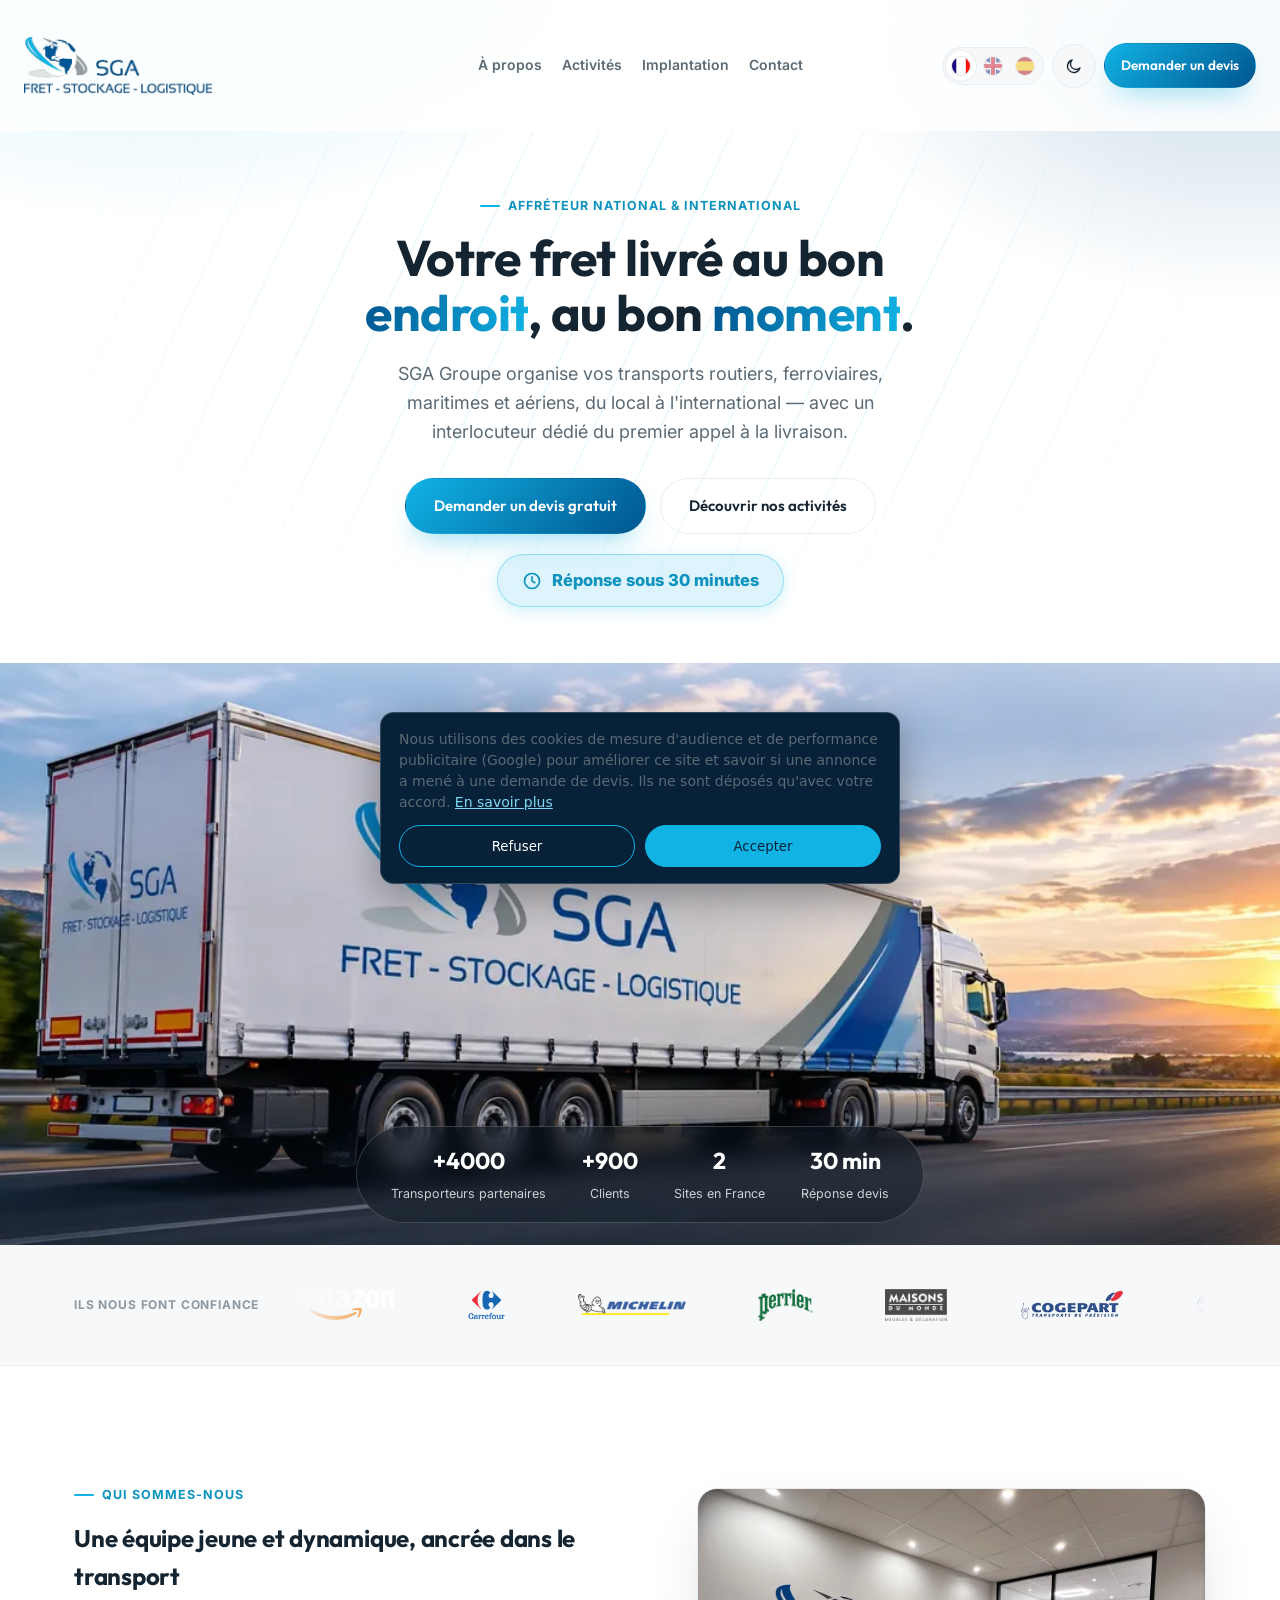
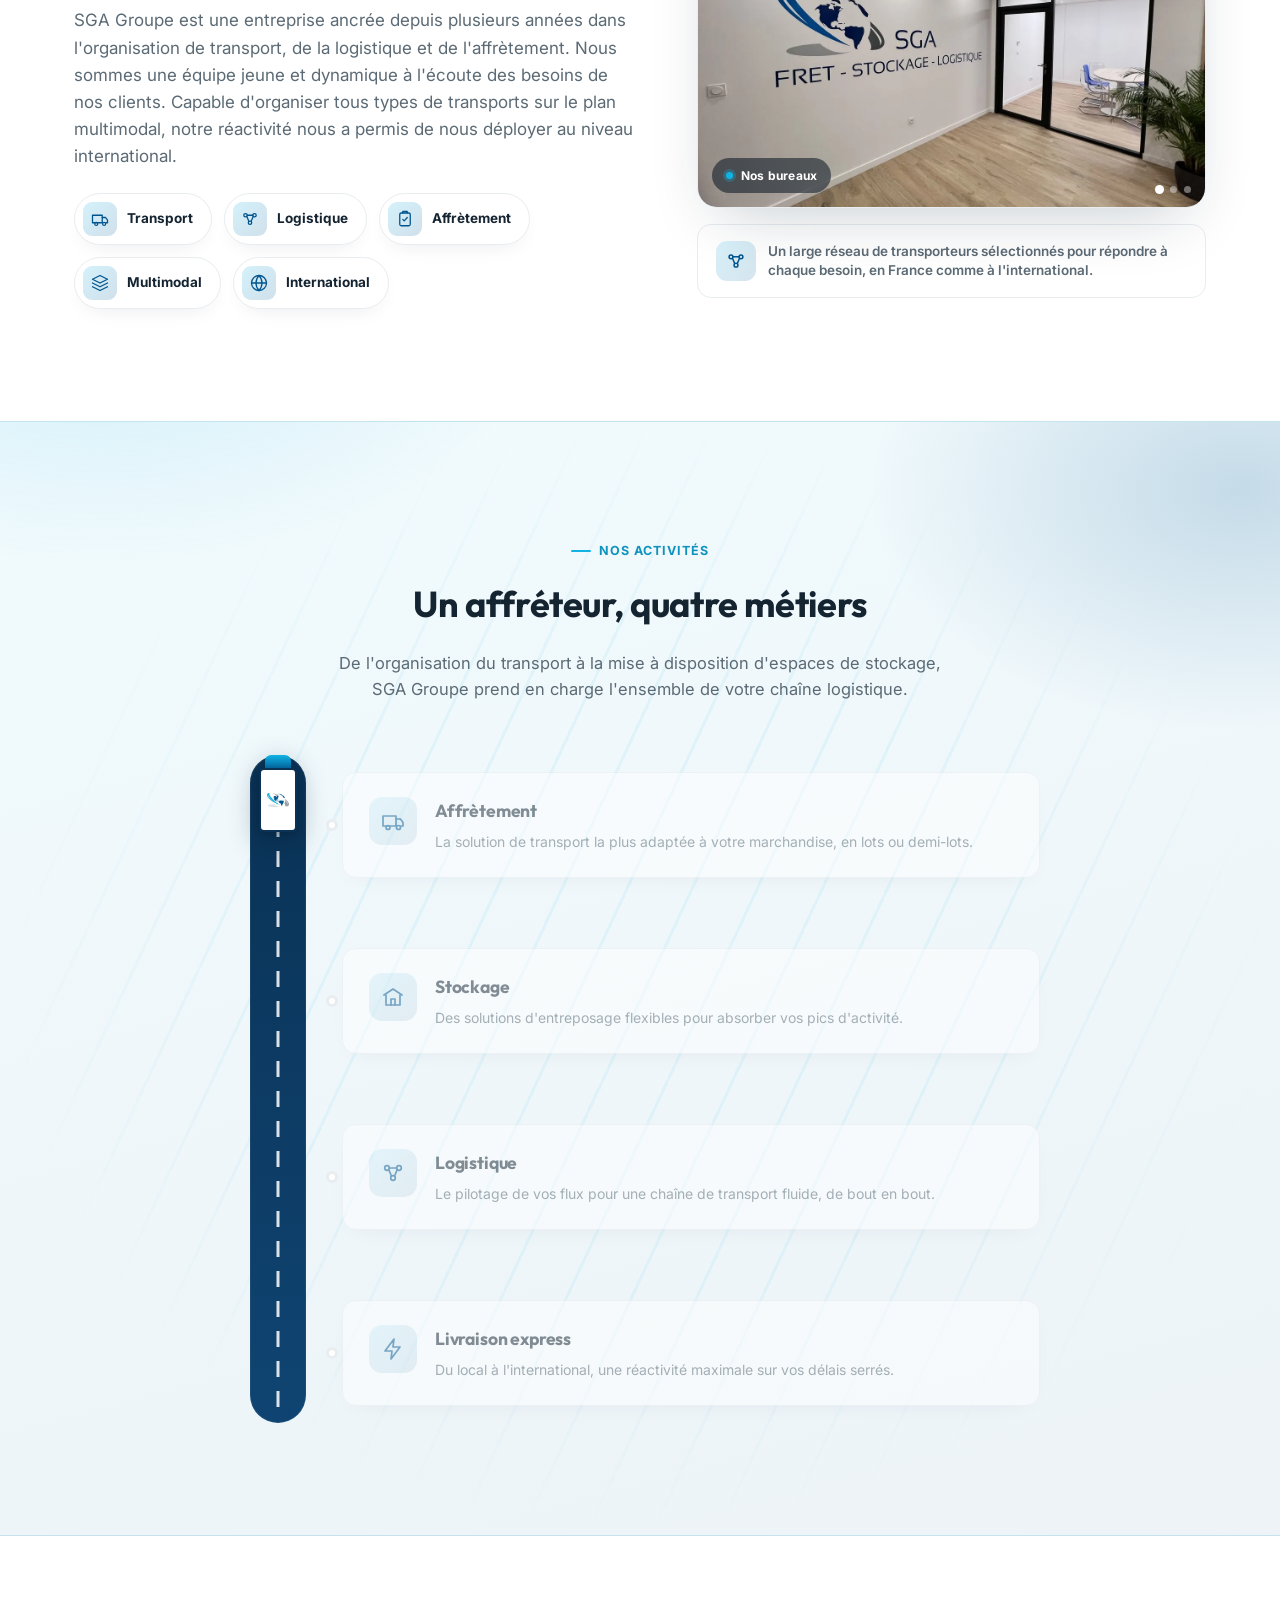
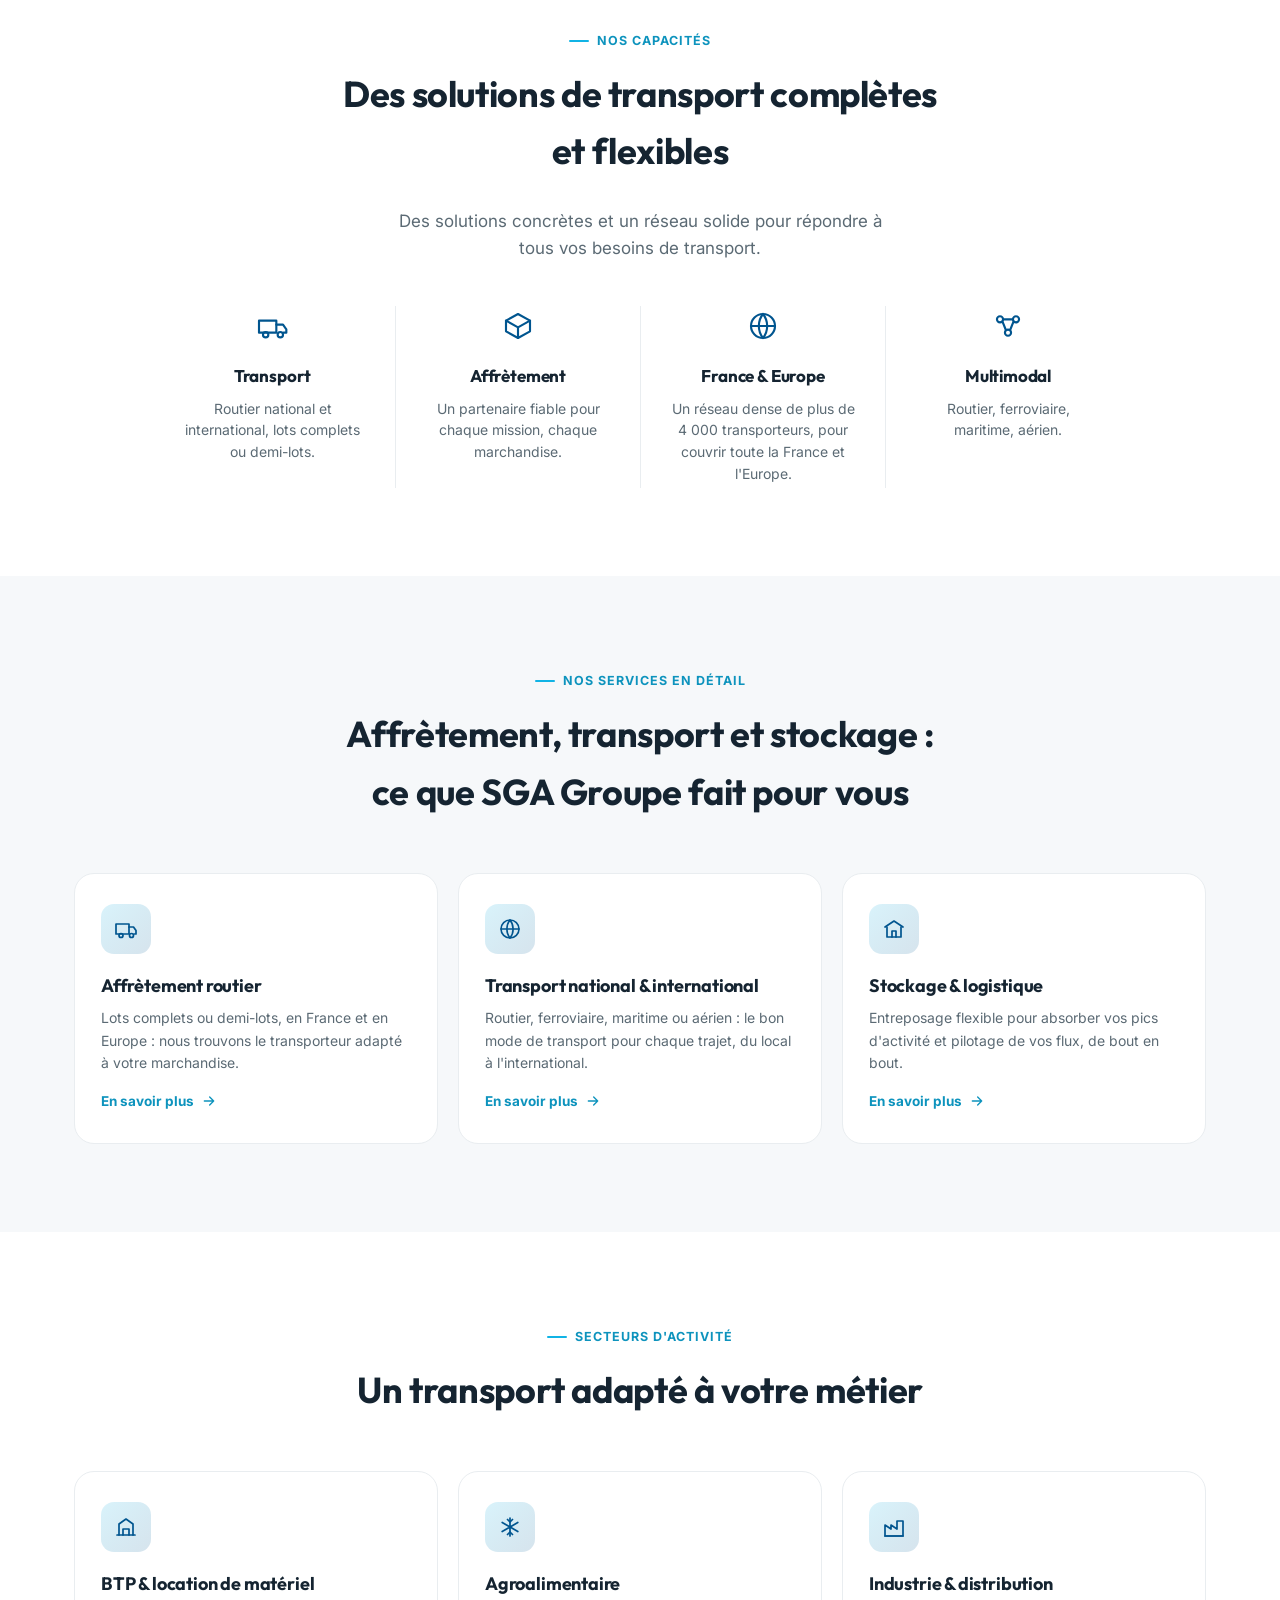
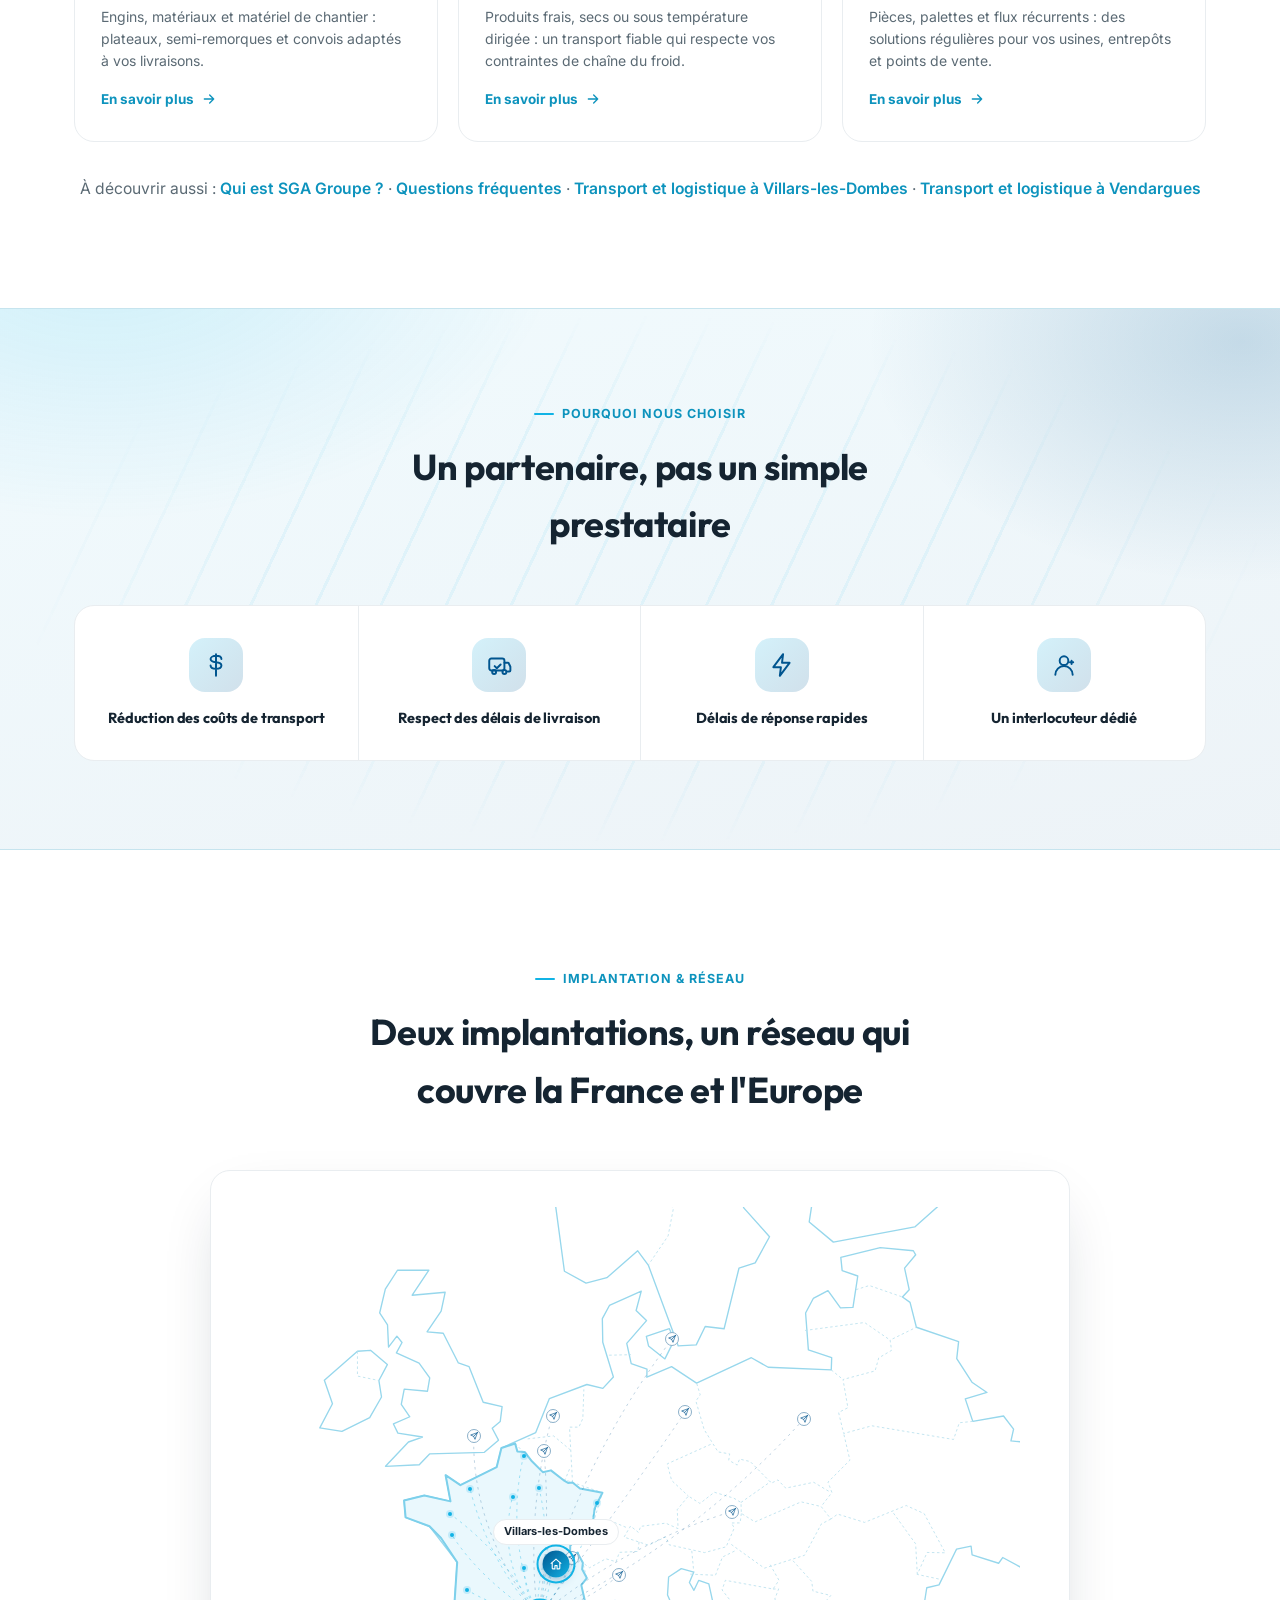
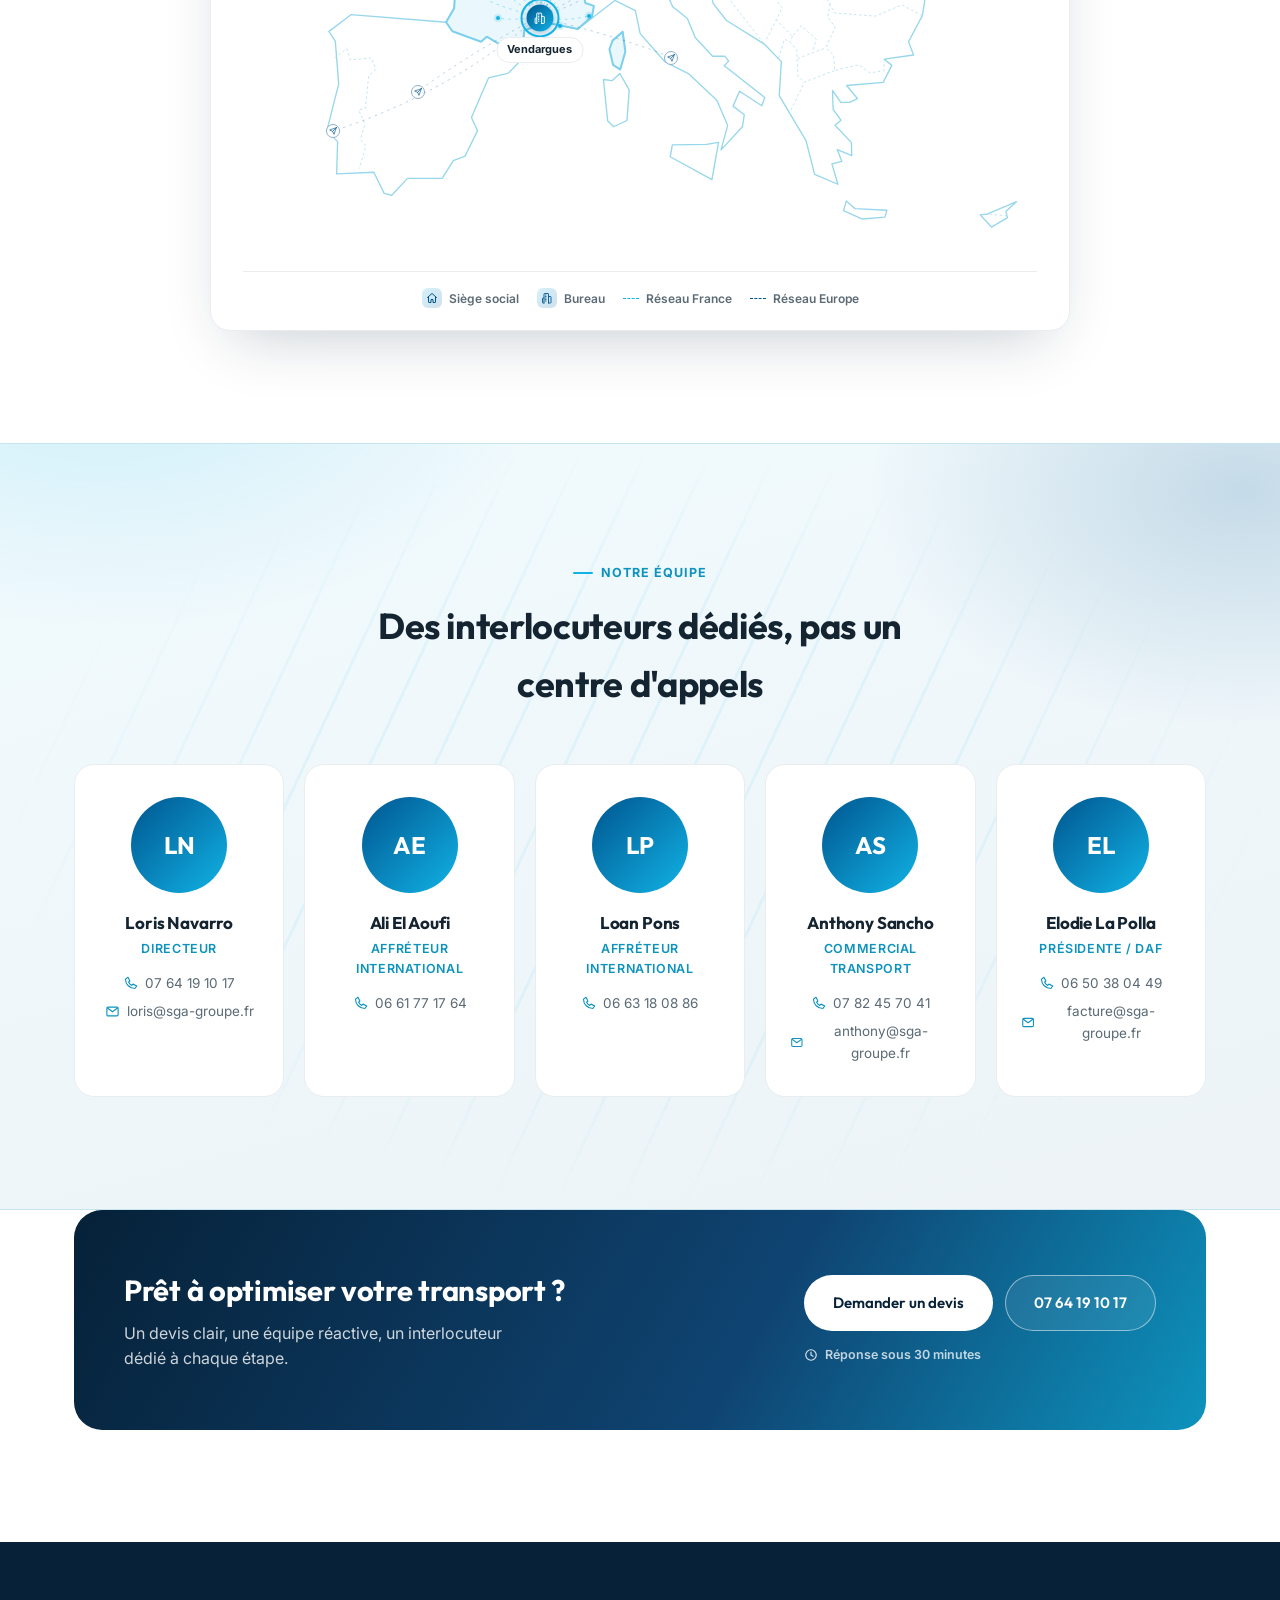
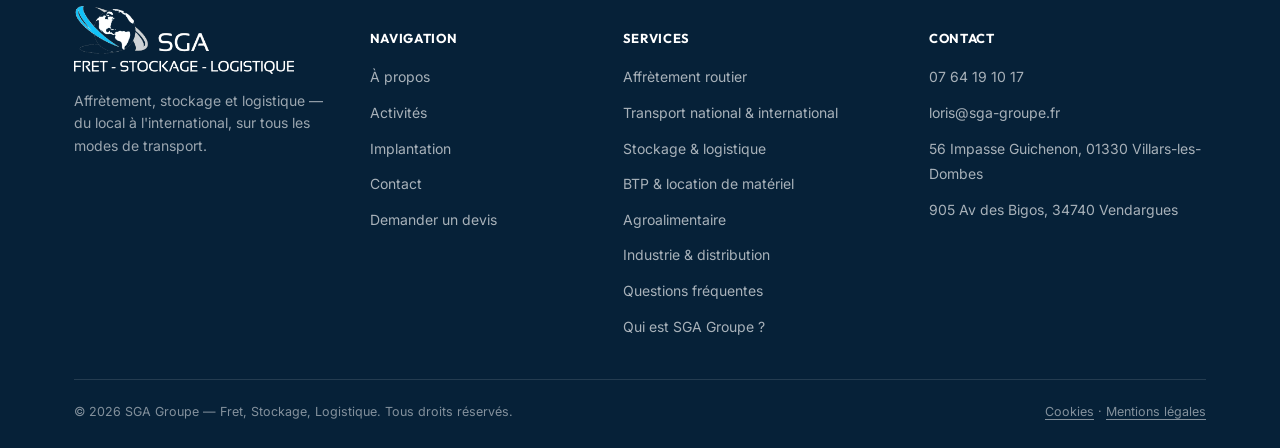
==== commit bb2941f2: "Add files via upload" ====
--- a/index.html
+++ b/index.html
@@ -560,7 +560,6 @@
         <span class="role" data-i18n="role.intlForwarder">Affréteur international</span>
         <div class="team-contact">
           <a href="tel:+33661771764"><svg viewBox="0 0 24 24" fill="none" stroke="currentColor" stroke-width="1.8" stroke-linecap="round" stroke-linejoin="round"><path d="M4 5c0 8.3 6.7 15 15 15l3-4-6-3-2 2c-2-1-4-3-5-5l2-2-3-6-4 3Z"/></svg>06 61 77 17 64</a>
-          <a href="mailto:ali@sga-groupe.fr"><svg viewBox="0 0 24 24" fill="none" stroke="currentColor" stroke-width="1.8" stroke-linecap="round" stroke-linejoin="round"><rect x="3" y="5" width="18" height="14" rx="2"/><path d="m4 6.5 8 6 8-6"/></svg>ali@sga-groupe.fr</a>
         </div>
       </div>
       <div class="card team-card reveal">
@@ -569,7 +568,6 @@
         <span class="role" data-i18n="role.intlForwarder">Affréteur international</span>
         <div class="team-contact">
           <a href="tel:+33663180886"><svg viewBox="0 0 24 24" fill="none" stroke="currentColor" stroke-width="1.8" stroke-linecap="round" stroke-linejoin="round"><path d="M4 5c0 8.3 6.7 15 15 15l3-4-6-3-2 2c-2-1-4-3-5-5l2-2-3-6-4 3Z"/></svg>06 63 18 08 86</a>
-          <a href="mailto:loan@sga-groupe.fr"><svg viewBox="0 0 24 24" fill="none" stroke="currentColor" stroke-width="1.8" stroke-linecap="round" stroke-linejoin="round"><rect x="3" y="5" width="18" height="14" rx="2"/><path d="m4 6.5 8 6 8-6"/></svg>loan@sga-groupe.fr</a>
         </div>
       </div>
       <div class="card team-card reveal">
